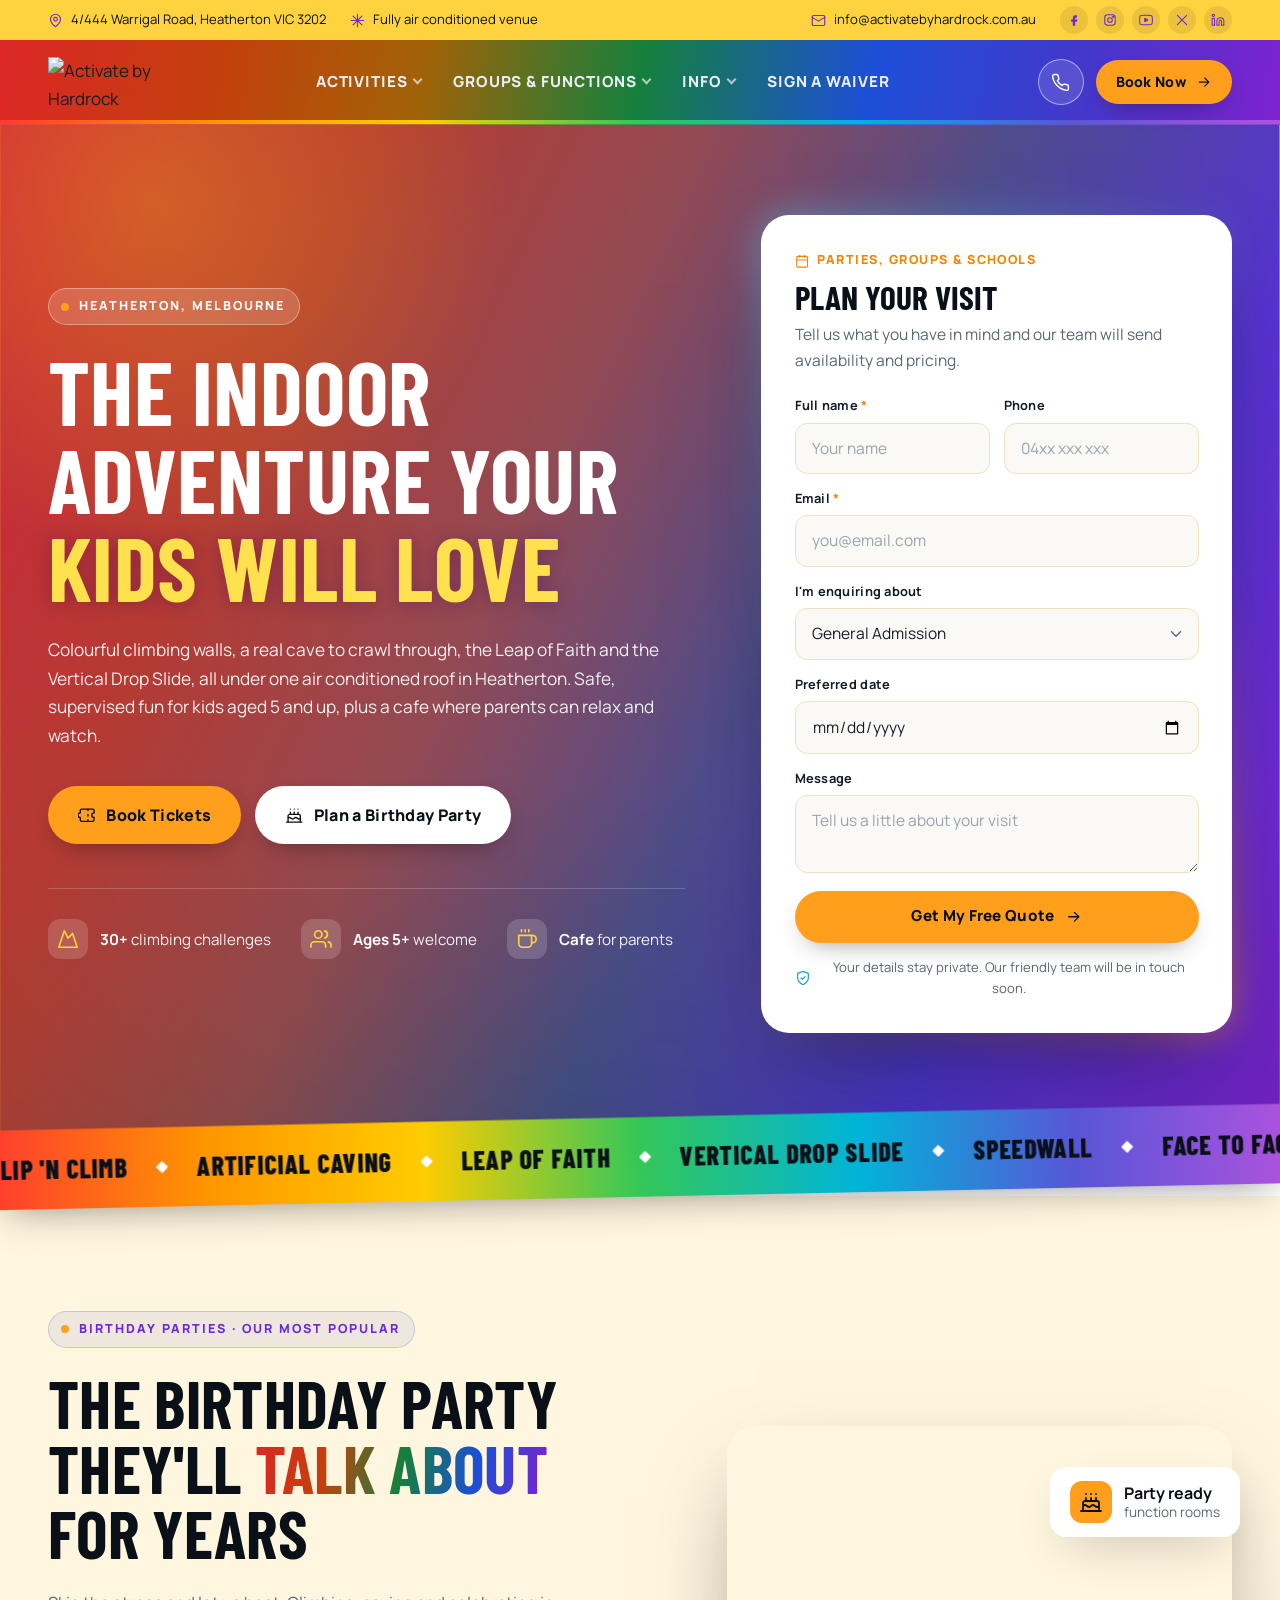
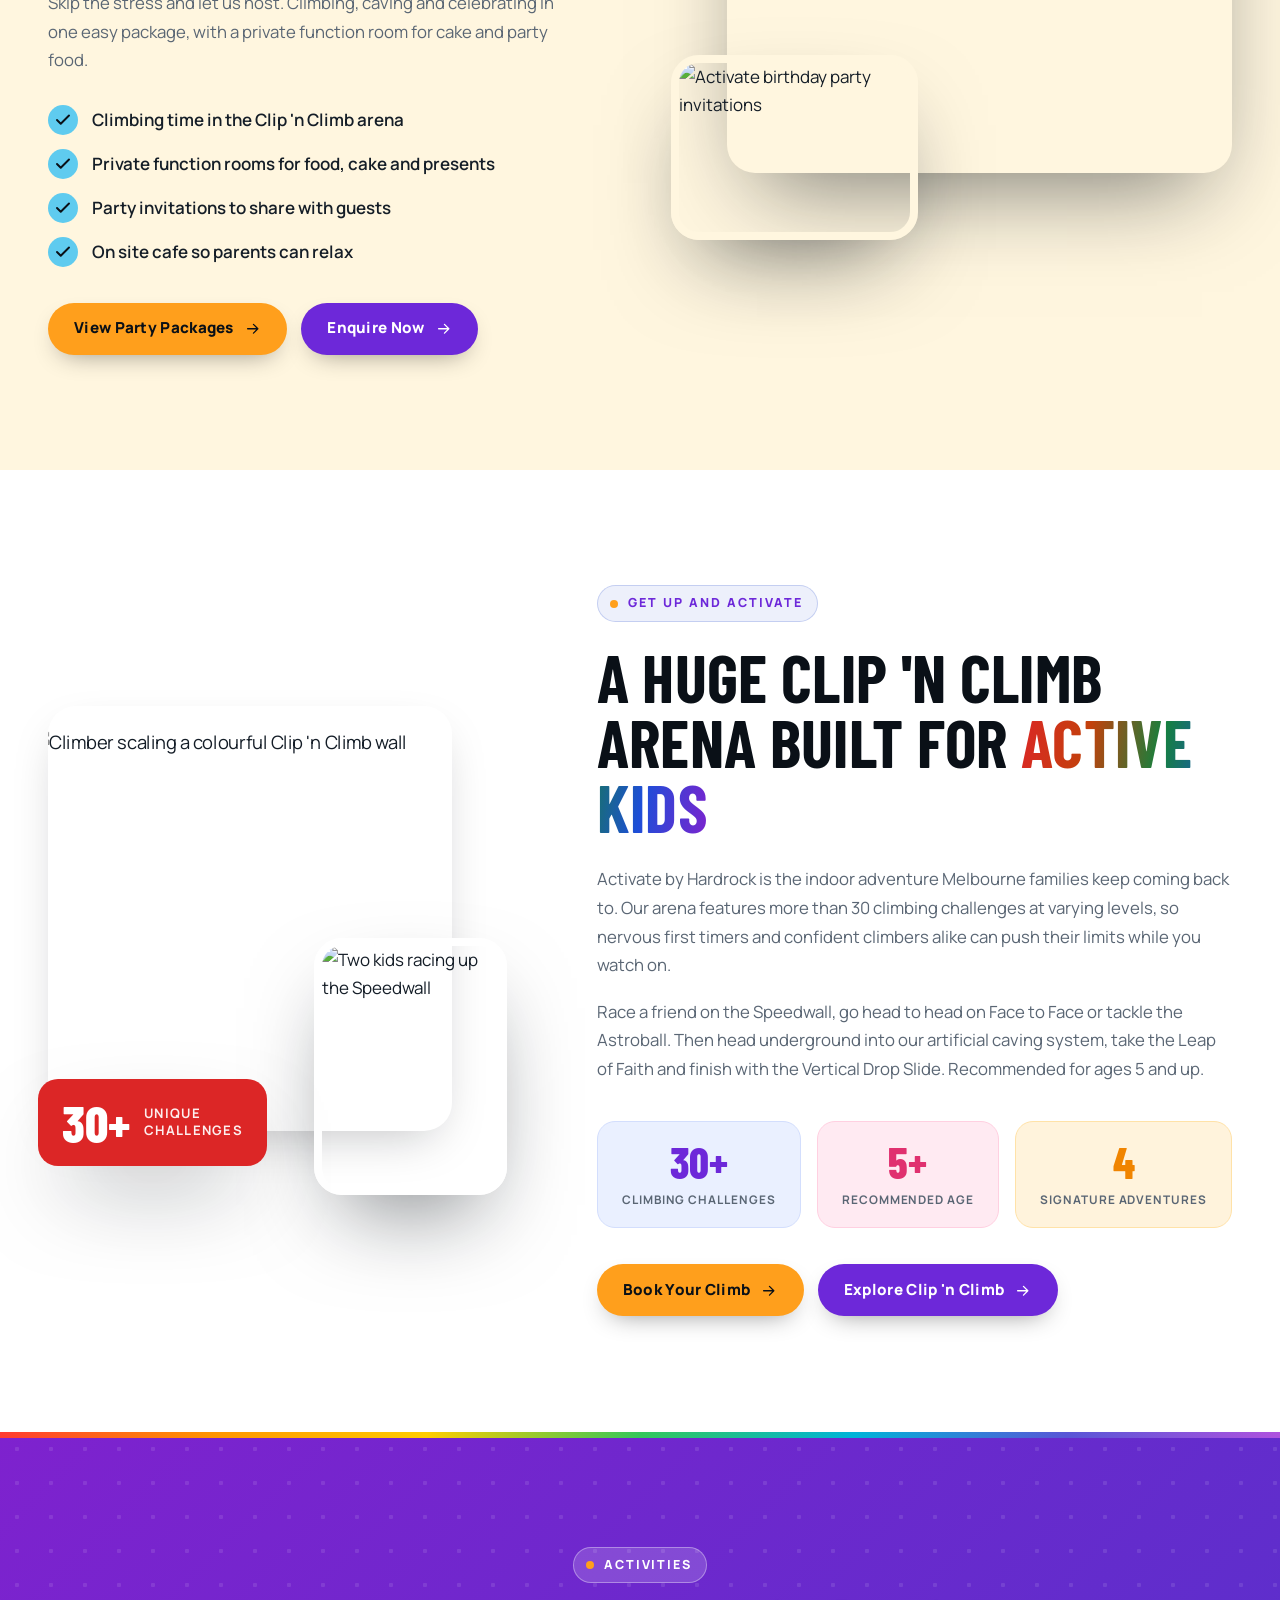
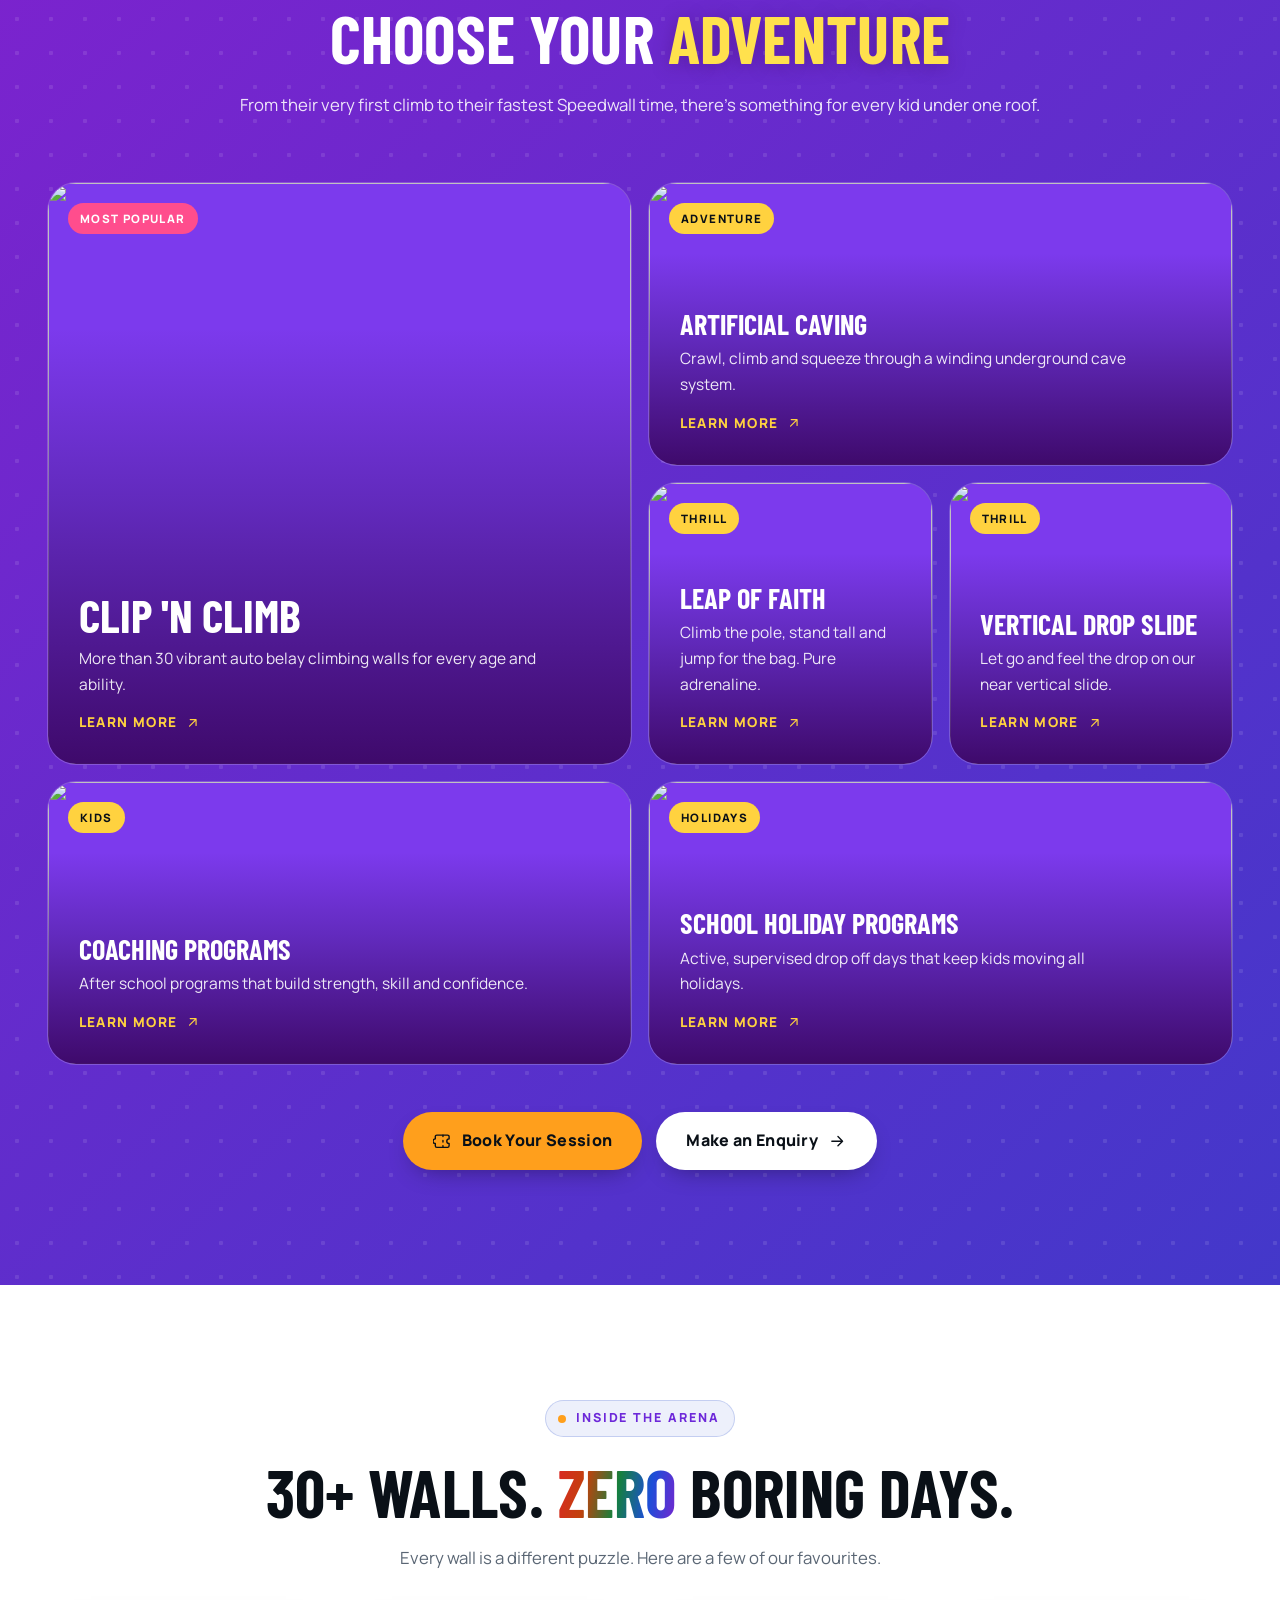
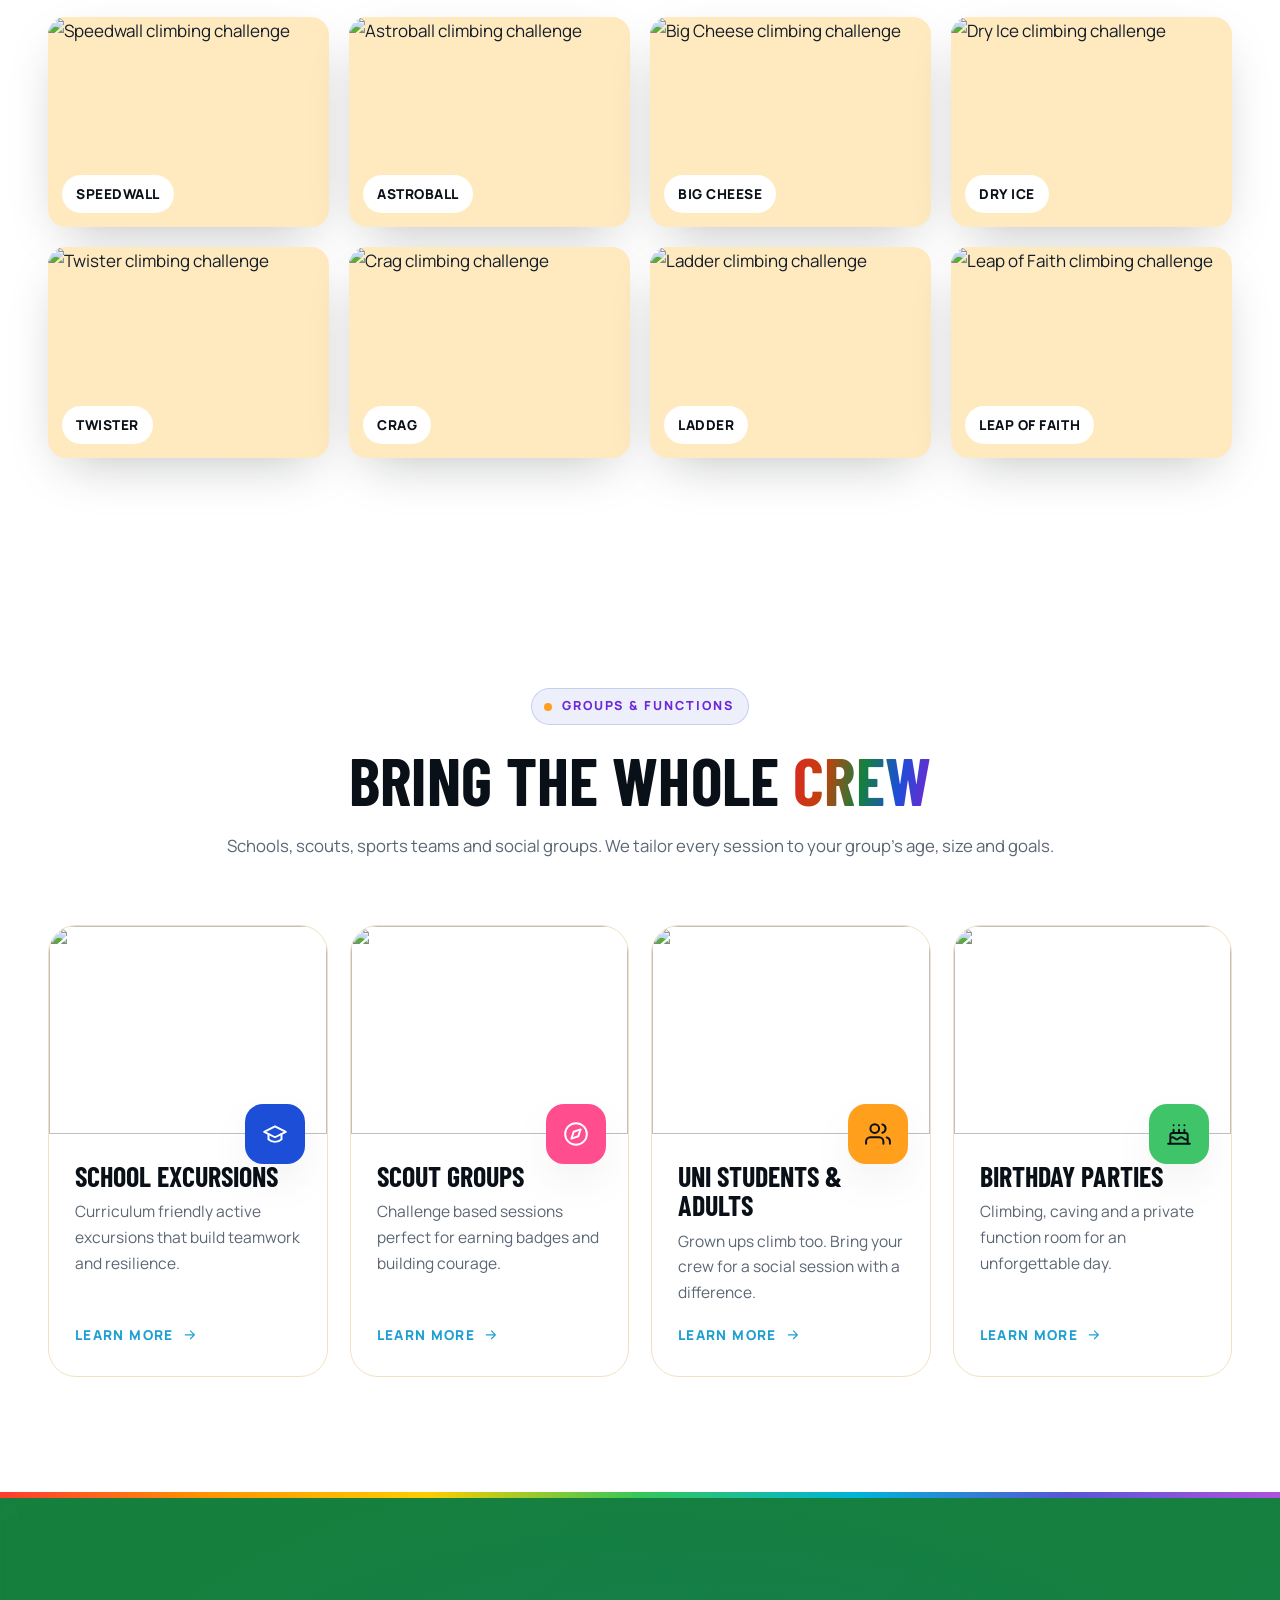
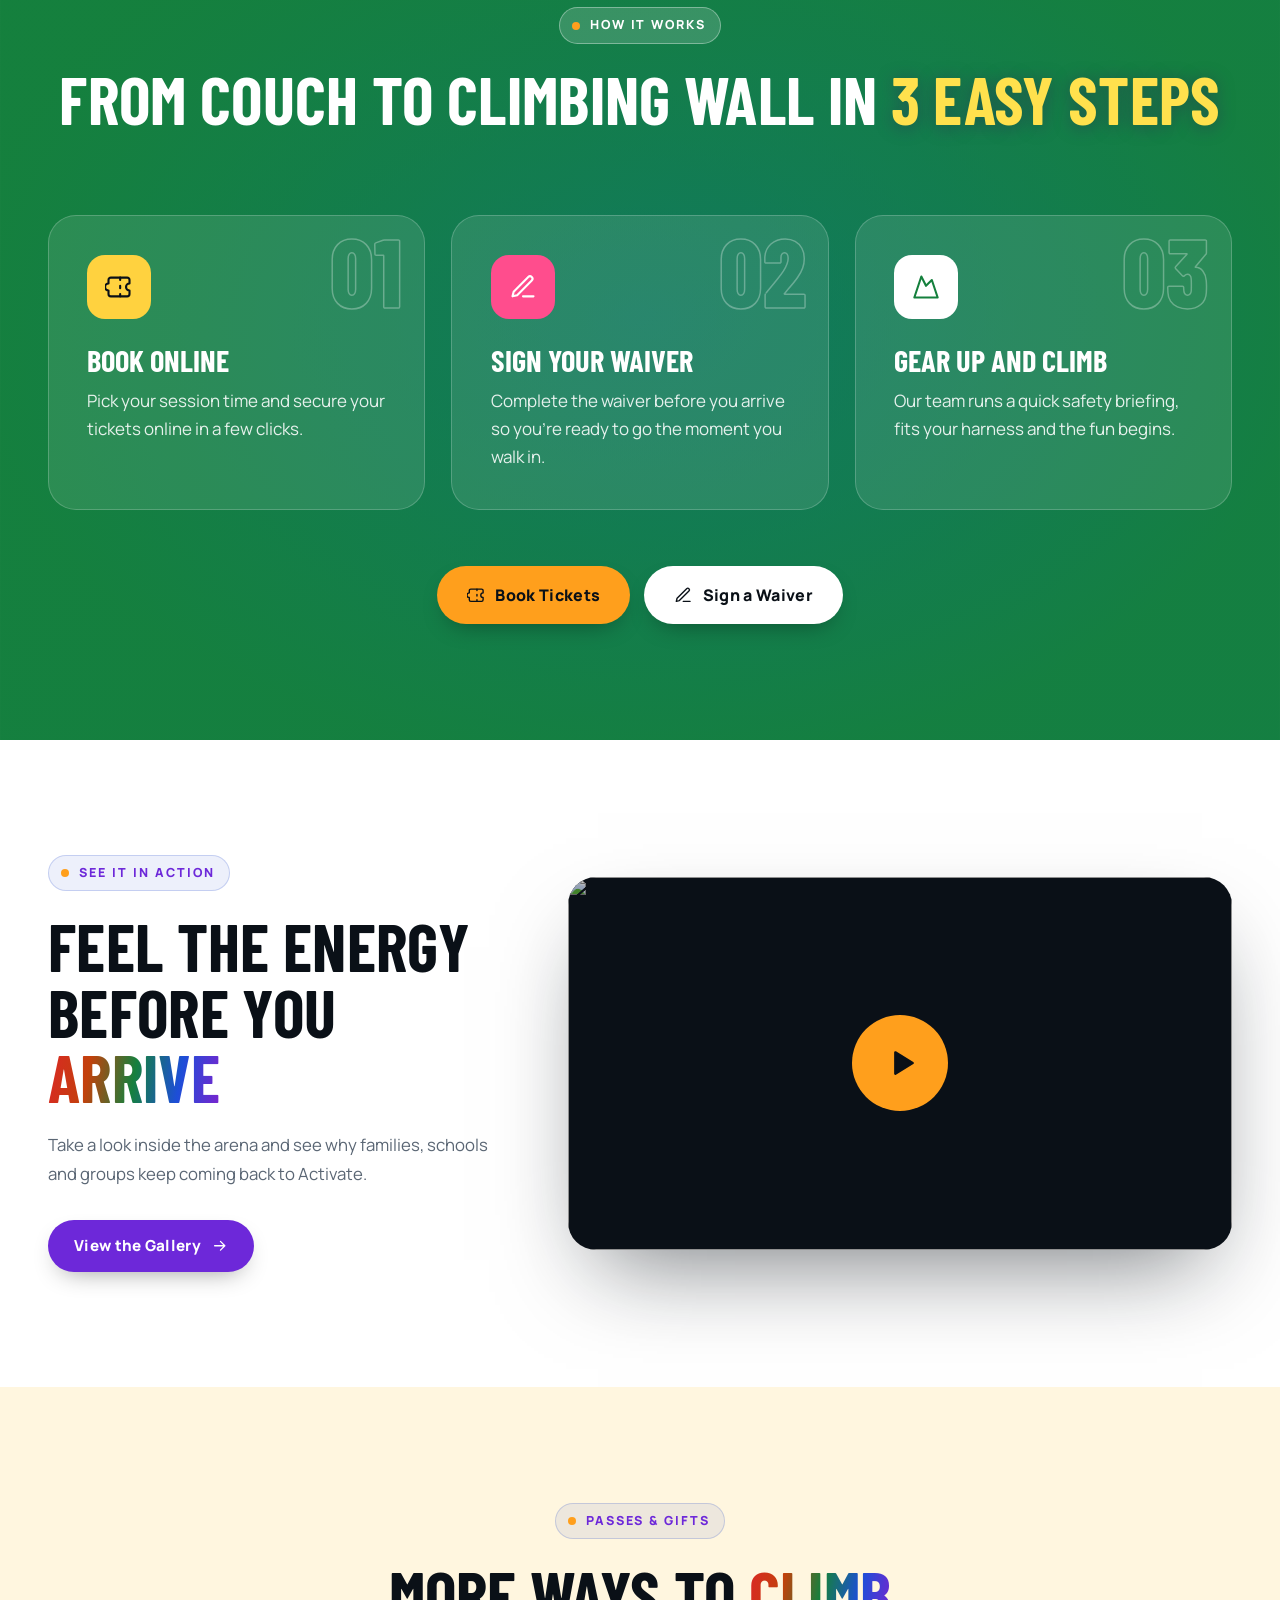
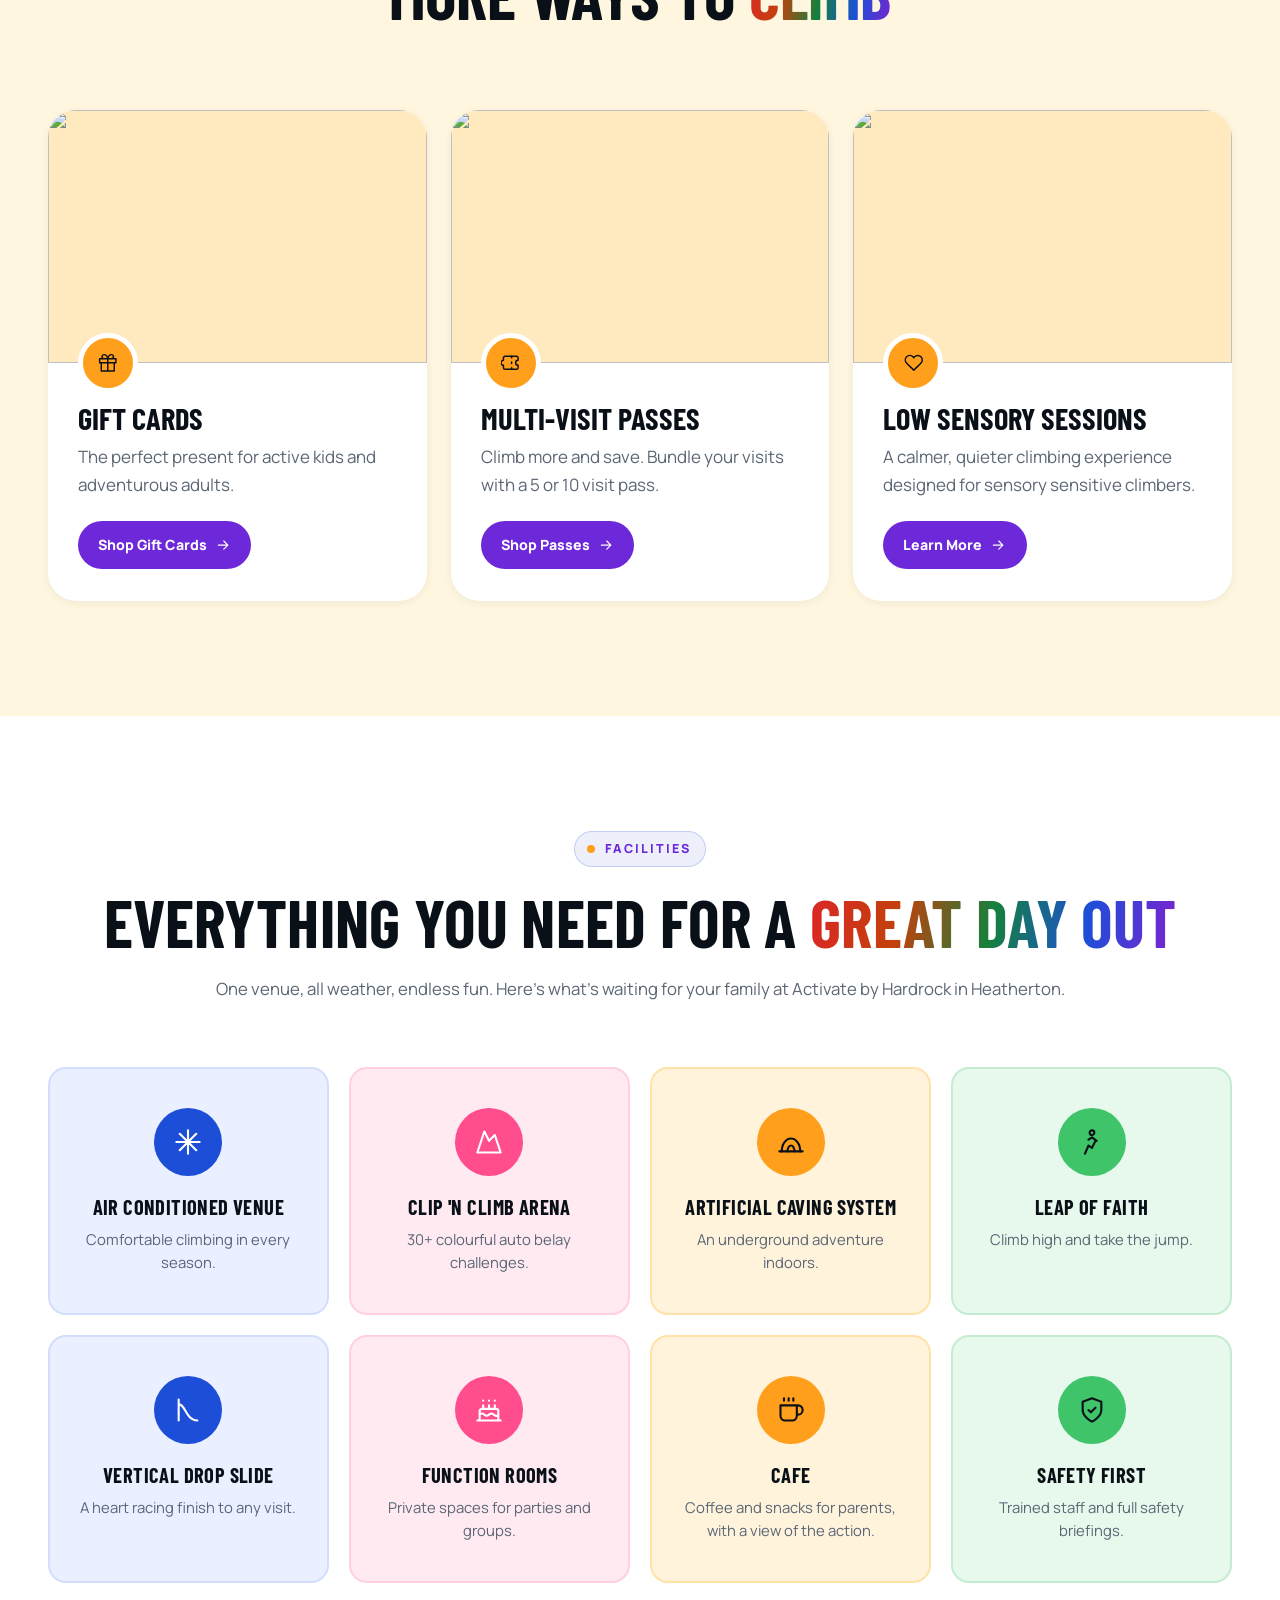
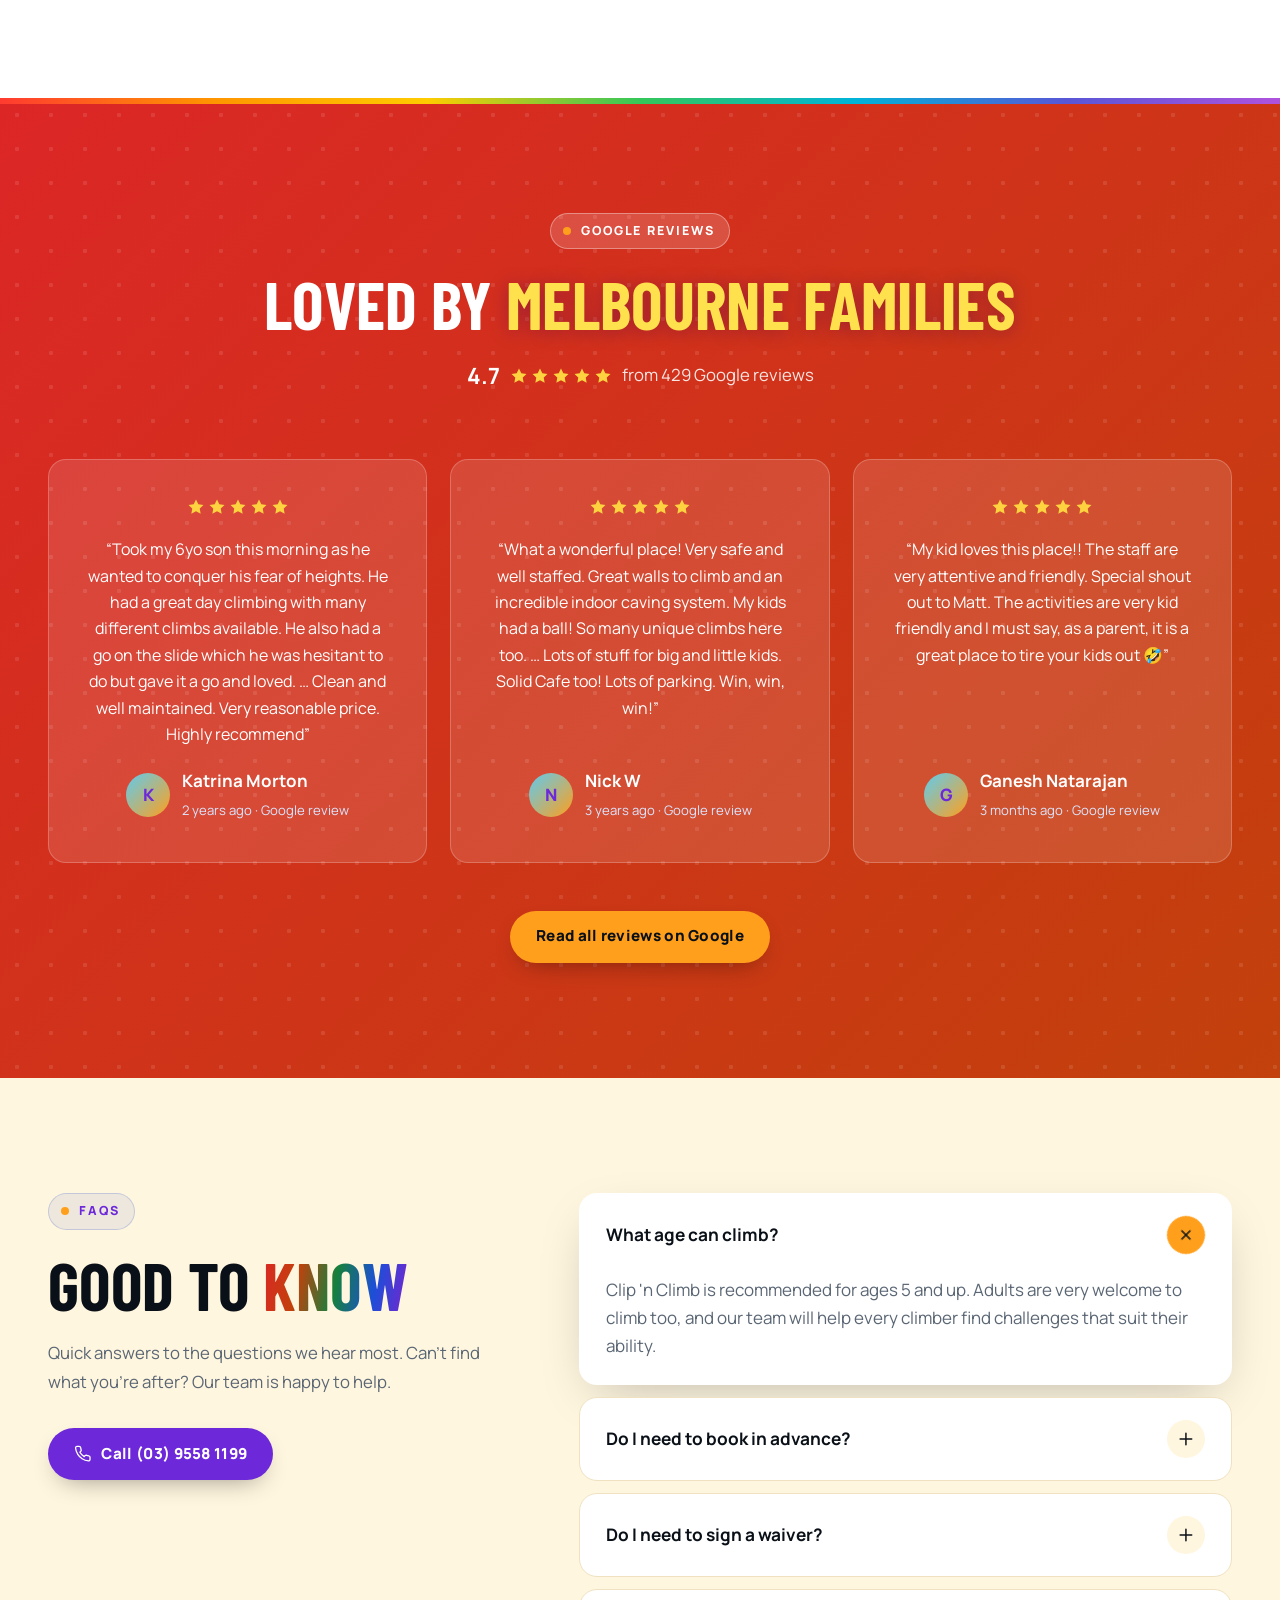
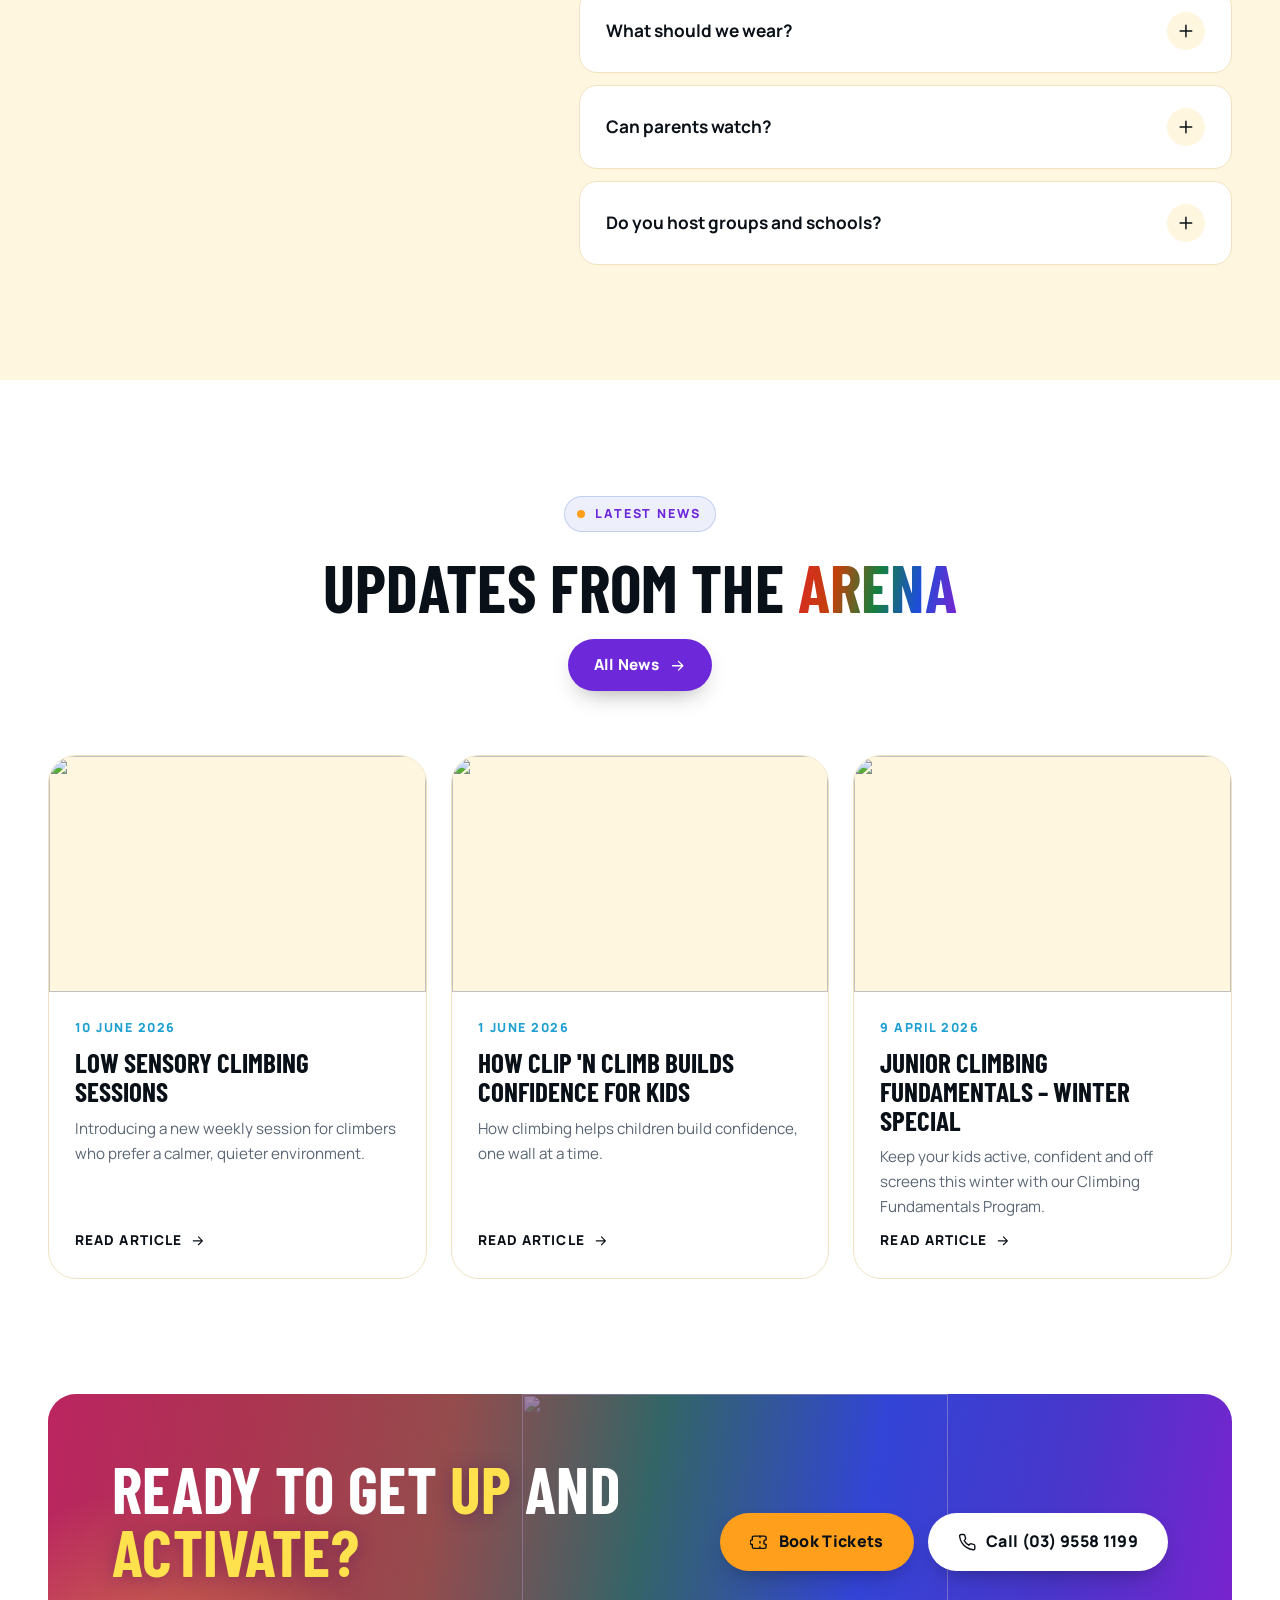
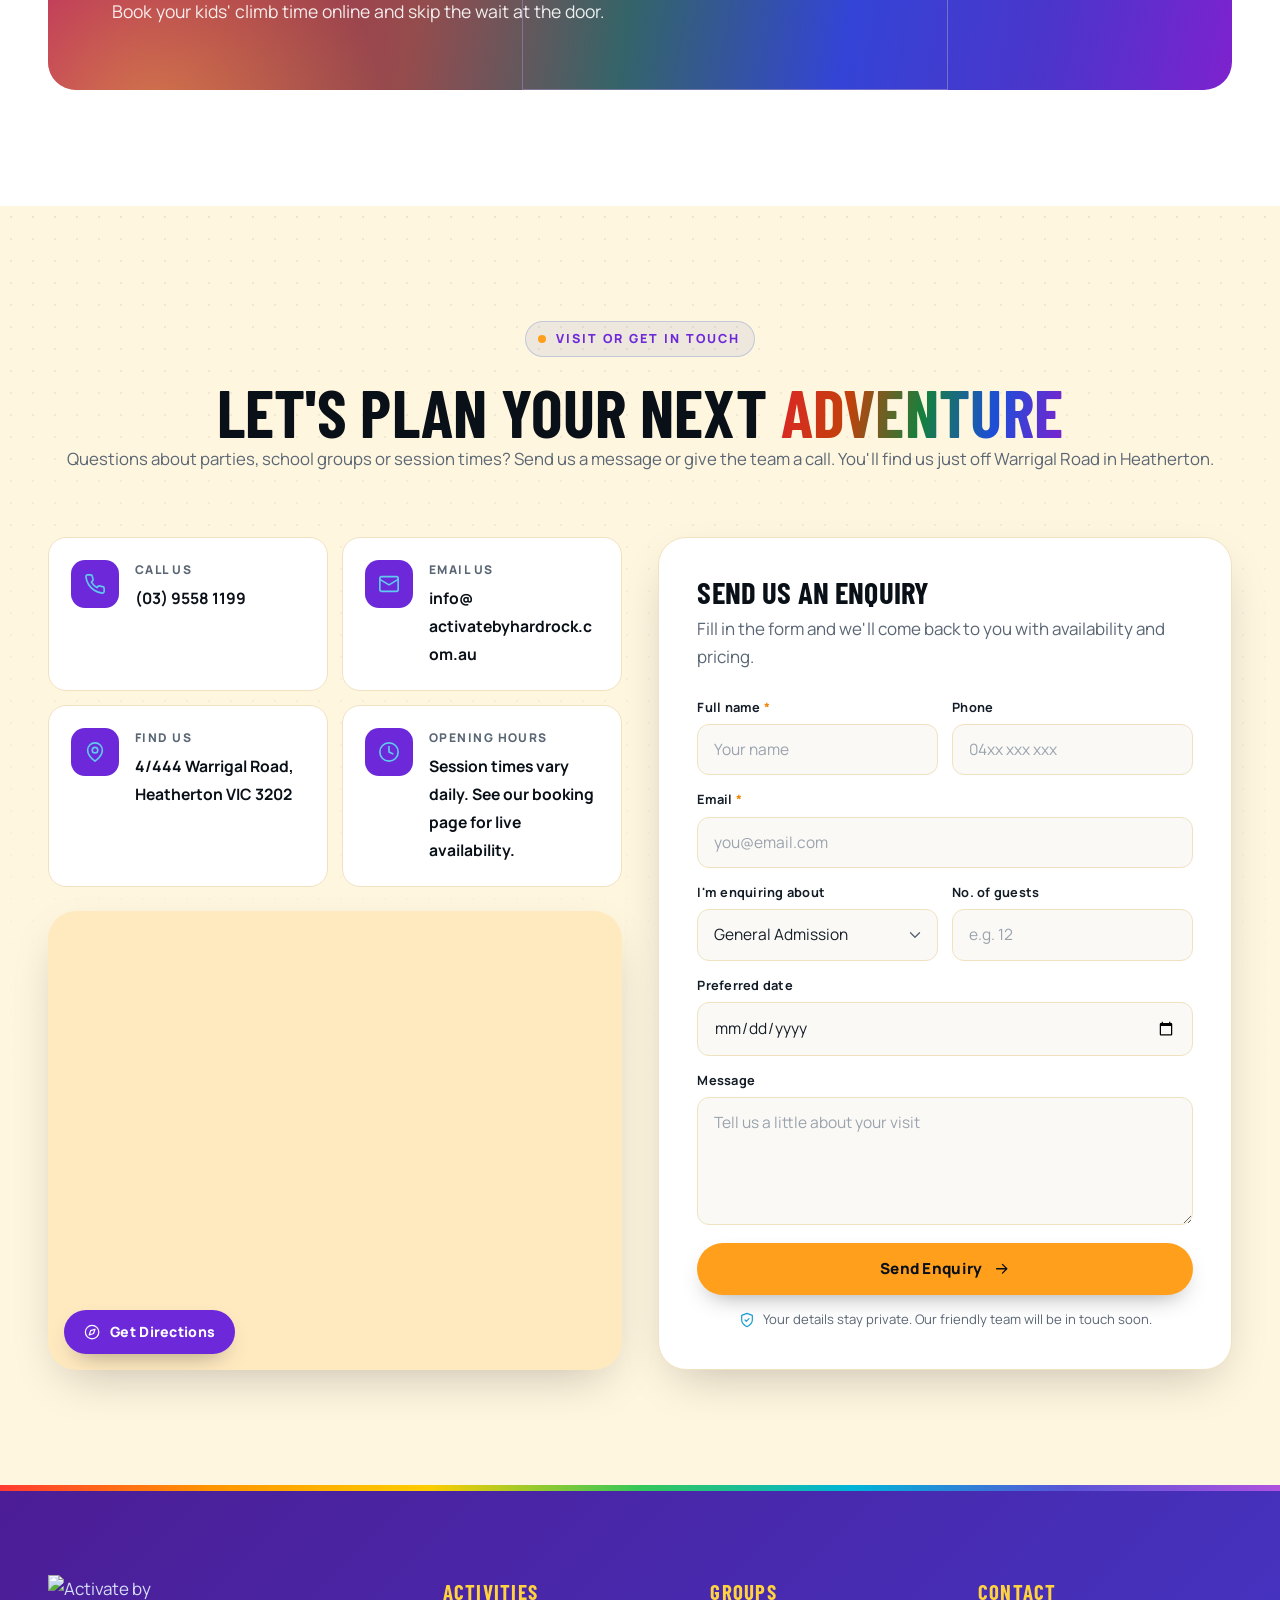
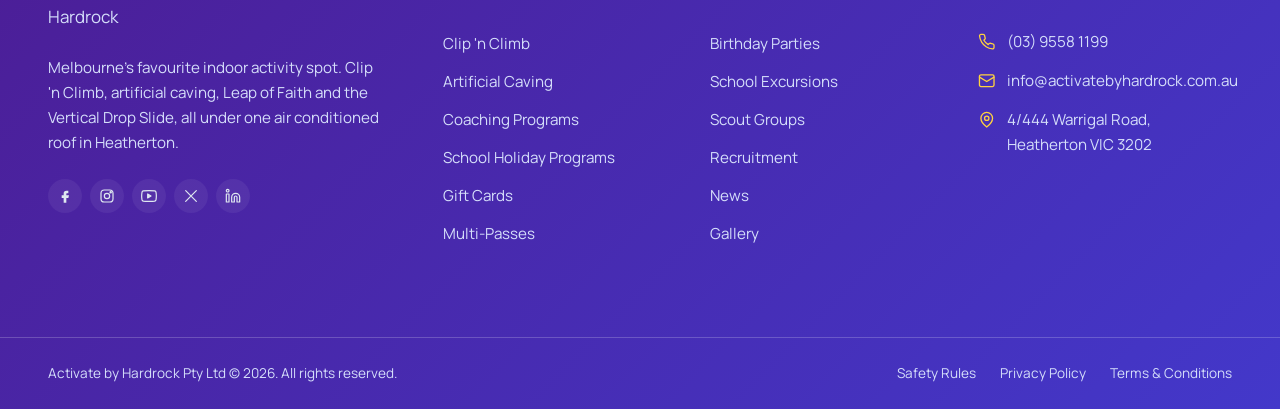
==== index.html @ 6d086a9d "Bump main stylesheet version for rainbow theme" ====
<!doctype html>
<html lang="en-AU">
<head>
	<meta charset="UTF-8">
	<meta name="viewport" content="width=device-width, initial-scale=1">
	<meta name="theme-color" content="#0d131b">
	<link rel="preconnect" href="https://fonts.googleapis.com">
<link rel="preconnect" href="https://fonts.gstatic.com" crossorigin>
<link rel="preload" as="image" href="https://www.activatebyhardrock.com.au/media/2020/06/header-climb.jpg" fetchpriority="high">
<script type="application/ld+json">{"@context":"https://schema.org","@type":"AmusementPark","name":"Activate by Hardrock","url":"https://www.activatebyhardrock.com.au/","image":"https://www.activatebyhardrock.com.au/media/2020/06/header-climb.jpg","telephone":"(03) 9558 1199","email":"info@activatebyhardrock.com.au","address":{"@type":"PostalAddress","streetAddress":"4/444 Warrigal Road","addressLocality":"Heatherton","addressRegion":"VIC","postalCode":"3202","addressCountry":"AU"},"geo":{"@type":"GeoCoordinates","latitude":-37.946,"longitude":145.079},"sameAs":["https://www.facebook.com/activatebyhardrock","https://www.instagram.com/activatebyhardrock","https://www.youtube.com/channel/UC8RTNVJI7AkpF7ahNg4xF1A","https://twitter.com/clipnclimbaus","https://www.linkedin.com/company/activatebyhardrock"]}</script>
<title>Activate by Hardrock | Homepage Redesign Preview</title>
<meta name="robots" content="noindex, nofollow">
<link rel="icon" href="https://www.activatebyhardrock.com.au/media/2020/06/cropped-favicon-1.png">
<link rel="stylesheet" href="https://fonts.googleapis.com/css2?family=Barlow+Condensed:wght@500;600;700;800&family=Manrope:wght@400;500;600;700;800&display=swap">
<link rel="stylesheet" href="activate-hardrock/assets/css/main.css?v=20261016-8">
</head>
<body class="home abh-home">
<a class="skip-link" href="#main">Skip to content</a>

<div class="topbar">
	<div class="container topbar__inner">
		<div class="topbar__left">
			<span><svg class="icon icon--pin " width="24" height="24" viewBox="0 0 24 24" fill="none" stroke="currentColor" stroke-width="1.8" stroke-linecap="round" stroke-linejoin="round" aria-hidden="true" focusable="false"><path d="M20 10c0 6-8 12-8 12s-8-6-8-12a8 8 0 0 1 16 0z"/><circle cx="12" cy="10" r="3"/></svg>4/444 Warrigal Road, Heatherton VIC 3202</span>
			<span class="topbar__hide-md"><svg class="icon icon--snow " width="24" height="24" viewBox="0 0 24 24" fill="none" stroke="currentColor" stroke-width="1.8" stroke-linecap="round" stroke-linejoin="round" aria-hidden="true" focusable="false"><path d="M12 2v20M4.93 4.93l14.14 14.14M2 12h20M4.93 19.07 19.07 4.93"/></svg>Fully air conditioned venue</span>
		</div>
		<div class="topbar__right">
			<a href="mailto:info@activatebyhardrock.com.au"><svg class="icon icon--mail " width="24" height="24" viewBox="0 0 24 24" fill="none" stroke="currentColor" stroke-width="1.8" stroke-linecap="round" stroke-linejoin="round" aria-hidden="true" focusable="false"><rect x="2" y="4" width="20" height="16" rx="2"/><path d="m22 7-10 6L2 7"/></svg>info@activatebyhardrock.com.au</a>
			<ul class="socials socials--top"><li><a href="https://www.facebook.com/activatebyhardrock" target="_blank" rel="noopener" aria-label="Facebook"><svg class="icon icon--facebook " width="24" height="24" viewBox="0 0 24 24" fill="none" stroke="currentColor" stroke-width="1.8" stroke-linecap="round" stroke-linejoin="round" aria-hidden="true" focusable="false"><path d="M14 8h3V4h-3a4 4 0 0 0-4 4v3H7v4h3v7h4v-7h3l1-4h-4V8.5a.5.5 0 0 1 .5-.5z" fill="currentColor" stroke="none"/></svg></a></li><li><a href="https://www.instagram.com/activatebyhardrock" target="_blank" rel="noopener" aria-label="Instagram"><svg class="icon icon--instagram " width="24" height="24" viewBox="0 0 24 24" fill="none" stroke="currentColor" stroke-width="1.8" stroke-linecap="round" stroke-linejoin="round" aria-hidden="true" focusable="false"><rect x="3" y="3" width="18" height="18" rx="5"/><circle cx="12" cy="12" r="4"/><circle cx="17.5" cy="6.5" r="1" fill="currentColor"/></svg></a></li><li><a href="https://www.youtube.com/channel/UC8RTNVJI7AkpF7ahNg4xF1A" target="_blank" rel="noopener" aria-label="Youtube"><svg class="icon icon--youtube " width="24" height="24" viewBox="0 0 24 24" fill="none" stroke="currentColor" stroke-width="1.8" stroke-linecap="round" stroke-linejoin="round" aria-hidden="true" focusable="false"><path d="M22.5 6.4a2.8 2.8 0 0 0-2-2C18.8 4 12 4 12 4s-6.8 0-8.5.4a2.8 2.8 0 0 0-2 2A29 29 0 0 0 1 12a29 29 0 0 0 .5 5.6 2.8 2.8 0 0 0 2 2C5.2 20 12 20 12 20s6.8 0 8.5-.4a2.8 2.8 0 0 0 2-2A29 29 0 0 0 23 12a29 29 0 0 0-.5-5.6z"/><path d="m10 15 5-3-5-3z" fill="currentColor"/></svg></a></li><li><a href="https://twitter.com/clipnclimbaus" target="_blank" rel="noopener" aria-label="Twitter"><svg class="icon icon--twitter " width="24" height="24" viewBox="0 0 24 24" fill="none" stroke="currentColor" stroke-width="1.8" stroke-linecap="round" stroke-linejoin="round" aria-hidden="true" focusable="false"><path d="M4 4l16 16M20 4 4 20" /></svg></a></li><li><a href="https://www.linkedin.com/company/activatebyhardrock" target="_blank" rel="noopener" aria-label="Linkedin"><svg class="icon icon--linkedin " width="24" height="24" viewBox="0 0 24 24" fill="none" stroke="currentColor" stroke-width="1.8" stroke-linecap="round" stroke-linejoin="round" aria-hidden="true" focusable="false"><rect x="2" y="9" width="4" height="12"/><circle cx="4" cy="4" r="2"/><path d="M16 8a6 6 0 0 1 6 6v7h-4v-7a2 2 0 0 0-4 0v7h-4v-7a6 6 0 0 1 6-6z"/></svg></a></li></ul>		</div>
	</div>
</div>

<header class="site-header" data-header>
	<div class="scroll-progress" aria-hidden="true"><span data-progress></span></div>
	<div class="container site-header__inner">
		<a class="brand" href="https://www.activatebyhardrock.com.au/" aria-label="Activate by Hardrock home">
			<img src="https://www.activatebyhardrock.com.au/media/2020/06/logo.png" alt="Activate by Hardrock" width="600" height="250">
		</a>

		<nav class="nav" aria-label="Primary">
			<ul class="nav__list"><li class="menu-item menu-item-has-children"><a href="#">Activities</a><ul class="sub-menu"><li class="menu-item"><a href="https://www.activatebyhardrock.com.au/clip-n-climb/">Clip &#039;n Climb</a></li><li class="menu-item"><a href="https://www.activatebyhardrock.com.au/artificial-caving/">Artificial Caving</a></li><li class="menu-item"><a href="https://www.activatebyhardrock.com.au/coaching-programs-for-kids/">Coaching Programs</a></li><li class="menu-item"><a href="https://www.activatebyhardrock.com.au/school-holiday-drop-off-programs/">School Holiday Programs</a></li></ul></li><li class="menu-item menu-item-has-children"><a href="#">Groups &amp; Functions</a><ul class="sub-menu"><li class="menu-item"><a href="https://www.activatebyhardrock.com.au/birthday-parties/">Birthday Parties</a></li><li class="menu-item"><a href="https://www.activatebyhardrock.com.au/school-excursions/">School Excursions</a></li><li class="menu-item"><a href="https://www.activatebyhardrock.com.au/scout-groups/">Scout Groups</a></li></ul></li><li class="menu-item menu-item-has-children"><a href="#">Info</a><ul class="sub-menu"><li class="menu-item"><a href="https://www.activatebyhardrock.com.au/gift-cards/">Gift Cards</a></li><li class="menu-item"><a href="https://www.activatebyhardrock.com.au/multi-passes/">Multi-Passes</a></li><li class="menu-item"><a href="https://www.activatebyhardrock.com.au/category/news/">News</a></li><li class="menu-item"><a href="https://www.activatebyhardrock.com.au/gallery/">Gallery</a></li><li class="menu-item"><a href="https://www.activatebyhardrock.com.au/contact-us/">Contact Us</a></li></ul></li><li class="menu-item"><a href="https://hardrockbook.venuesumo.app/form/?FormID=1&amp;LocationID=1" target="_blank" rel="noopener">Sign a Waiver</a></li></ul>		</nav>

		<div class="header-actions">
			<a class="header-phone" href="tel:+61395581199">
				<span class="phone-circle"><svg class="icon icon--phone " width="24" height="24" viewBox="0 0 24 24" fill="none" stroke="currentColor" stroke-width="1.8" stroke-linecap="round" stroke-linejoin="round" aria-hidden="true" focusable="false"><path d="M22 16.92v3a2 2 0 0 1-2.18 2 19.8 19.8 0 0 1-8.63-3.07 19.5 19.5 0 0 1-6-6A19.8 19.8 0 0 1 2.12 4.18 2 2 0 0 1 4.11 2h3a2 2 0 0 1 2 1.72c.13.96.36 1.9.7 2.81a2 2 0 0 1-.45 2.11L8.09 9.91a16 16 0 0 0 6 6l1.27-1.27a2 2 0 0 1 2.11-.45c.91.34 1.85.57 2.81.7A2 2 0 0 1 22 16.92z"/></svg></span>
				<span class="header-phone__text"><small>Call us</small><strong>(03) 9558 1199</strong></span>
			</a>
			<a class="btn btn--primary btn--sm header-book" href="https://hardrockbook.venuesumo.app/location/activate-by-hardrock" target="_blank" rel="noopener">
				<span>Book Now</span><svg class="icon icon--arrow " width="24" height="24" viewBox="0 0 24 24" fill="none" stroke="currentColor" stroke-width="1.8" stroke-linecap="round" stroke-linejoin="round" aria-hidden="true" focusable="false"><path d="M5 12h14M13 6l6 6-6 6"/></svg>			</a>
			<button class="burger" type="button" aria-label="Open menu" aria-expanded="false" aria-controls="mobile-menu" data-menu-toggle>
				<span></span><span></span><span></span>
			</button>
		</div>
	</div>
</header>

<div class="mobile-menu" id="mobile-menu" aria-hidden="true" data-mobile-menu>
	<div class="mobile-menu__backdrop" data-menu-close></div>
	<div class="mobile-menu__panel" role="dialog" aria-modal="true" aria-label="Menu">
		<div class="mobile-menu__head">
			<img src="https://www.activatebyhardrock.com.au/media/2020/06/logo.png" alt="Activate by Hardrock" width="600" height="250">
			<button class="mobile-menu__close" type="button" aria-label="Close menu" data-menu-close><svg class="icon icon--close " width="24" height="24" viewBox="0 0 24 24" fill="none" stroke="currentColor" stroke-width="1.8" stroke-linecap="round" stroke-linejoin="round" aria-hidden="true" focusable="false"><path d="M18 6 6 18M6 6l12 12"/></svg></button>
		</div>
		<nav class="mobile-nav" aria-label="Mobile">
			<ul class="mobile-nav__list"><li class="menu-item menu-item-has-children"><a href="#">Activities</a><ul class="sub-menu"><li class="menu-item"><a href="https://www.activatebyhardrock.com.au/clip-n-climb/">Clip &#039;n Climb</a></li><li class="menu-item"><a href="https://www.activatebyhardrock.com.au/artificial-caving/">Artificial Caving</a></li><li class="menu-item"><a href="https://www.activatebyhardrock.com.au/coaching-programs-for-kids/">Coaching Programs</a></li><li class="menu-item"><a href="https://www.activatebyhardrock.com.au/school-holiday-drop-off-programs/">School Holiday Programs</a></li></ul></li><li class="menu-item menu-item-has-children"><a href="#">Groups &amp; Functions</a><ul class="sub-menu"><li class="menu-item"><a href="https://www.activatebyhardrock.com.au/birthday-parties/">Birthday Parties</a></li><li class="menu-item"><a href="https://www.activatebyhardrock.com.au/school-excursions/">School Excursions</a></li><li class="menu-item"><a href="https://www.activatebyhardrock.com.au/scout-groups/">Scout Groups</a></li></ul></li><li class="menu-item menu-item-has-children"><a href="#">Info</a><ul class="sub-menu"><li class="menu-item"><a href="https://www.activatebyhardrock.com.au/gift-cards/">Gift Cards</a></li><li class="menu-item"><a href="https://www.activatebyhardrock.com.au/multi-passes/">Multi-Passes</a></li><li class="menu-item"><a href="https://www.activatebyhardrock.com.au/category/news/">News</a></li><li class="menu-item"><a href="https://www.activatebyhardrock.com.au/gallery/">Gallery</a></li><li class="menu-item"><a href="https://www.activatebyhardrock.com.au/contact-us/">Contact Us</a></li></ul></li><li class="menu-item"><a href="https://hardrockbook.venuesumo.app/form/?FormID=1&amp;LocationID=1" target="_blank" rel="noopener">Sign a Waiver</a></li></ul>		</nav>
		<div class="mobile-menu__foot">
			<a class="btn btn--primary btn--block" href="https://hardrockbook.venuesumo.app/location/activate-by-hardrock" target="_blank" rel="noopener"><span>Book Tickets</span><svg class="icon icon--arrow " width="24" height="24" viewBox="0 0 24 24" fill="none" stroke="currentColor" stroke-width="1.8" stroke-linecap="round" stroke-linejoin="round" aria-hidden="true" focusable="false"><path d="M5 12h14M13 6l6 6-6 6"/></svg></a>
			<a class="btn btn--sky btn--block" href="tel:+61395581199"><svg class="icon icon--phone " width="24" height="24" viewBox="0 0 24 24" fill="none" stroke="currentColor" stroke-width="1.8" stroke-linecap="round" stroke-linejoin="round" aria-hidden="true" focusable="false"><path d="M22 16.92v3a2 2 0 0 1-2.18 2 19.8 19.8 0 0 1-8.63-3.07 19.5 19.5 0 0 1-6-6A19.8 19.8 0 0 1 2.12 4.18 2 2 0 0 1 4.11 2h3a2 2 0 0 1 2 1.72c.13.96.36 1.9.7 2.81a2 2 0 0 1-.45 2.11L8.09 9.91a16 16 0 0 0 6 6l1.27-1.27a2 2 0 0 1 2.11-.45c.91.34 1.85.57 2.81.7A2 2 0 0 1 22 16.92z"/></svg><span>(03) 9558 1199</span></a>
			<ul class="socials socials--menu"><li><a href="https://www.facebook.com/activatebyhardrock" target="_blank" rel="noopener" aria-label="Facebook"><svg class="icon icon--facebook " width="24" height="24" viewBox="0 0 24 24" fill="none" stroke="currentColor" stroke-width="1.8" stroke-linecap="round" stroke-linejoin="round" aria-hidden="true" focusable="false"><path d="M14 8h3V4h-3a4 4 0 0 0-4 4v3H7v4h3v7h4v-7h3l1-4h-4V8.5a.5.5 0 0 1 .5-.5z" fill="currentColor" stroke="none"/></svg></a></li><li><a href="https://www.instagram.com/activatebyhardrock" target="_blank" rel="noopener" aria-label="Instagram"><svg class="icon icon--instagram " width="24" height="24" viewBox="0 0 24 24" fill="none" stroke="currentColor" stroke-width="1.8" stroke-linecap="round" stroke-linejoin="round" aria-hidden="true" focusable="false"><rect x="3" y="3" width="18" height="18" rx="5"/><circle cx="12" cy="12" r="4"/><circle cx="17.5" cy="6.5" r="1" fill="currentColor"/></svg></a></li><li><a href="https://www.youtube.com/channel/UC8RTNVJI7AkpF7ahNg4xF1A" target="_blank" rel="noopener" aria-label="Youtube"><svg class="icon icon--youtube " width="24" height="24" viewBox="0 0 24 24" fill="none" stroke="currentColor" stroke-width="1.8" stroke-linecap="round" stroke-linejoin="round" aria-hidden="true" focusable="false"><path d="M22.5 6.4a2.8 2.8 0 0 0-2-2C18.8 4 12 4 12 4s-6.8 0-8.5.4a2.8 2.8 0 0 0-2 2A29 29 0 0 0 1 12a29 29 0 0 0 .5 5.6 2.8 2.8 0 0 0 2 2C5.2 20 12 20 12 20s6.8 0 8.5-.4a2.8 2.8 0 0 0 2-2A29 29 0 0 0 23 12a29 29 0 0 0-.5-5.6z"/><path d="m10 15 5-3-5-3z" fill="currentColor"/></svg></a></li><li><a href="https://twitter.com/clipnclimbaus" target="_blank" rel="noopener" aria-label="Twitter"><svg class="icon icon--twitter " width="24" height="24" viewBox="0 0 24 24" fill="none" stroke="currentColor" stroke-width="1.8" stroke-linecap="round" stroke-linejoin="round" aria-hidden="true" focusable="false"><path d="M4 4l16 16M20 4 4 20" /></svg></a></li><li><a href="https://www.linkedin.com/company/activatebyhardrock" target="_blank" rel="noopener" aria-label="Linkedin"><svg class="icon icon--linkedin " width="24" height="24" viewBox="0 0 24 24" fill="none" stroke="currentColor" stroke-width="1.8" stroke-linecap="round" stroke-linejoin="round" aria-hidden="true" focusable="false"><rect x="2" y="9" width="4" height="12"/><circle cx="4" cy="4" r="2"/><path d="M16 8a6 6 0 0 1 6 6v7h-4v-7a2 2 0 0 0-4 0v7h-4v-7a6 6 0 0 1 6-6z"/></svg></a></li></ul>		</div>
	</div>
</div>

<main id="main" class="site-main">

<!-- ============ HERO ============ -->
<section class="hero" id="top" aria-labelledby="hero-title">
	<div class="hero__media" aria-hidden="true">
		<img src="https://www.activatebyhardrock.com.au/media/2020/06/header-climb.jpg" alt="" width="1266" height="845" fetchpriority="high">
		<iframe class="hero__video" src="https://player.vimeo.com/video/701117768?background=1&amp;autoplay=1&amp;loop=1&amp;muted=1&amp;byline=0&amp;title=0&amp;dnt=1" title="Kids climbing at Activate by Hardrock" allow="autoplay; fullscreen; picture-in-picture" loading="eager" tabindex="-1"></iframe>
	</div>
	<div class="hero__glow" aria-hidden="true"></div>
	<div class="container hero__inner">
		<div class="hero__content">
			<span class="eyebrow eyebrow--light"><span class="eyebrow__dot" aria-hidden="true"></span>Heatherton, Melbourne</span>			<h1 id="hero-title" class="hero__title">The indoor adventure your <span class="text-gradient">kids will love</span></h1>
			<p class="hero__text">Colourful climbing walls, a real cave to crawl through, the Leap of Faith and the Vertical Drop Slide, all under one air conditioned roof in Heatherton. Safe, supervised fun for kids aged 5 and up, plus a cafe where parents can relax and watch.</p>
			<div class="hero__ctas">
				<a class="btn btn--primary btn--lg" href="https://hardrockbook.venuesumo.app/location/activate-by-hardrock" target="_blank" rel="noopener"><svg class="icon icon--ticket " width="24" height="24" viewBox="0 0 24 24" fill="none" stroke="currentColor" stroke-width="1.8" stroke-linecap="round" stroke-linejoin="round" aria-hidden="true" focusable="false"><path d="M3 9a3 3 0 0 0 0 6v3a2 2 0 0 0 2 2h14a2 2 0 0 0 2-2v-3a3 3 0 0 1 0-6V6a2 2 0 0 0-2-2H5a2 2 0 0 0-2 2z"/><path d="M13 4v2M13 11v2M13 18v2"/></svg><span>Book Tickets</span></a>
				<a class="btn btn--light btn--lg" href="https://www.activatebyhardrock.com.au/birthday-parties/"><svg class="icon icon--cake " width="24" height="24" viewBox="0 0 24 24" fill="none" stroke="currentColor" stroke-width="1.8" stroke-linecap="round" stroke-linejoin="round" aria-hidden="true" focusable="false"><path d="M20 21v-8a2 2 0 0 0-2-2H6a2 2 0 0 0-2 2v8M4 16s.5-1 2-1 2.5 2 4 2 2.5-2 4-2 2.5 2 4 2 2-1 2-1M2 21h20M7 8v3M12 8v3M17 8v3M7 4h.01M12 4h.01M17 4h.01"/></svg><span>Plan a Birthday Party</span></a>
			</div>
			<ul class="hero__trust">
				<li><svg class="icon icon--mountain " width="24" height="24" viewBox="0 0 24 24" fill="none" stroke="currentColor" stroke-width="1.8" stroke-linecap="round" stroke-linejoin="round" aria-hidden="true" focusable="false"><path d="m8 3 4 8 5-5 5 15H2z"/></svg><span><strong>30+</strong> climbing challenges</span></li>
				<li><svg class="icon icon--users " width="24" height="24" viewBox="0 0 24 24" fill="none" stroke="currentColor" stroke-width="1.8" stroke-linecap="round" stroke-linejoin="round" aria-hidden="true" focusable="false"><path d="M17 21v-2a4 4 0 0 0-4-4H5a4 4 0 0 0-4 4v2"/><circle cx="9" cy="7" r="4"/><path d="M23 21v-2a4 4 0 0 0-3-3.87M16 3.13a4 4 0 0 1 0 7.75"/></svg><span><strong>Ages 5+</strong> welcome</span></li>
				<li><svg class="icon icon--coffee " width="24" height="24" viewBox="0 0 24 24" fill="none" stroke="currentColor" stroke-width="1.8" stroke-linecap="round" stroke-linejoin="round" aria-hidden="true" focusable="false"><path d="M17 8h1a4 4 0 1 1 0 8h-1M3 8h14v9a4 4 0 0 1-4 4H7a4 4 0 0 1-4-4z"/><path d="M6 2v2M10 2v2M14 2v2"/></svg><span><strong>Cafe</strong> for parents</span></li>
			</ul>
		</div>

		<div class="hero__form">
			<div class="form-card" id="enquire">
				<div class="form-card__head">
					<span class="form-card__badge"><svg class="icon icon--calendar " width="24" height="24" viewBox="0 0 24 24" fill="none" stroke="currentColor" stroke-width="1.8" stroke-linecap="round" stroke-linejoin="round" aria-hidden="true" focusable="false"><rect x="3" y="4" width="18" height="18" rx="2"/><path d="M16 2v4M8 2v4M3 10h18"/></svg>Parties, groups &amp; schools</span>
					<h2 class="form-card__title">Plan your visit</h2>
					<p>Tell us what you have in mind and our team will send availability and pricing.</p>
				</div>
				<form class="enquiry enquiry--hero" action="#" method="post" novalidate data-enquiry>
		<input type="hidden" name="action" value="abh_enquiry">
	<input type="hidden" name="_abh_return" value="https://www.activatebyhardrock.com.au/">
	<input type="hidden" name="_abh_anchor" value="enquire">
	<input type="hidden" name="_abh_ts" value="1792057708">
	<input type="hidden" name="_abh_nonce" value="x">	<div class="hp-field" aria-hidden="true">
		<label for="f-hero-web">Website</label>
		<input type="text" id="f-hero-web" name="abh_website" tabindex="-1" autocomplete="off">
	</div>

	<div class="enquiry__grid">
		<div class="field">
			<label for="f-hero-name">Full name <span aria-hidden="true">*</span></label>
			<input type="text" id="f-hero-name" name="abh_name" autocomplete="name" placeholder="Your name" required>
		</div>
		<div class="field">
			<label for="f-hero-phone">Phone</label>
			<input type="tel" id="f-hero-phone" name="abh_phone" autocomplete="tel" placeholder="04xx xxx xxx">
		</div>
		<div class="field field--full">
			<label for="f-hero-email">Email <span aria-hidden="true">*</span></label>
			<input type="email" id="f-hero-email" name="abh_email" autocomplete="email" placeholder="you@email.com" required>
		</div>
		<div class="field field--full">
			<label for="f-hero-type">I'm enquiring about</label>
			<div class="select">
				<select id="f-hero-type" name="abh_type">
											<option value="general">General Admission</option>
											<option value="birthday">Birthday Party</option>
											<option value="school">School Excursion</option>
											<option value="scouts">Scout Group</option>
											<option value="holiday">School Holiday Program</option>
											<option value="coaching">Coaching Program</option>
											<option value="corporate">Adults / Corporate Group</option>
											<option value="other">Something Else</option>
									</select>
				<svg class="icon icon--chevron " width="24" height="24" viewBox="0 0 24 24" fill="none" stroke="currentColor" stroke-width="1.8" stroke-linecap="round" stroke-linejoin="round" aria-hidden="true" focusable="false"><path d="m6 9 6 6 6-6"/></svg>			</div>
		</div>
				<div class="field field--full">
			<label for="f-hero-date">Preferred date</label>
			<input type="date" id="f-hero-date" name="abh_date">
		</div>
		<div class="field field--full">
			<label for="f-hero-msg">Message</label>
			<textarea id="f-hero-msg" name="abh_message" rows="2" placeholder="Tell us a little about your visit"></textarea>
		</div>
	</div>

	<button type="submit" class="btn btn--primary btn--block">
		<span>Get My Free Quote</span>
		<svg class="icon icon--arrow " width="24" height="24" viewBox="0 0 24 24" fill="none" stroke="currentColor" stroke-width="1.8" stroke-linecap="round" stroke-linejoin="round" aria-hidden="true" focusable="false"><path d="M5 12h14M13 6l6 6-6 6"/></svg>	</button>
	<p class="enquiry__fineprint"><svg class="icon icon--shield " width="24" height="24" viewBox="0 0 24 24" fill="none" stroke="currentColor" stroke-width="1.8" stroke-linecap="round" stroke-linejoin="round" aria-hidden="true" focusable="false"><path d="M12 22s8-4 8-10V5l-8-3-8 3v7c0 6 8 10 8 10z"/><path d="m9 12 2 2 4-4"/></svg> Your details stay private. Our friendly team will be in touch soon.</p>
</form>
			</div>
		</div>
	</div>
</section>

<!-- ============ TICKER ============ -->
<div class="ticker" aria-hidden="true">
	<div class="ticker__track">
					<ul>
				<li>Clip 'n Climb</li><li>Artificial Caving</li><li>Leap of Faith</li><li>Vertical Drop Slide</li><li>Speedwall</li><li>Face to Face</li><li>Astroball</li><li>Birthday Parties</li><li>School Excursions</li><li>Cafe</li>
			</ul>
					<ul>
				<li>Clip 'n Climb</li><li>Artificial Caving</li><li>Leap of Faith</li><li>Vertical Drop Slide</li><li>Speedwall</li><li>Face to Face</li><li>Astroball</li><li>Birthday Parties</li><li>School Excursions</li><li>Cafe</li>
			</ul>
			</div>
</div>

<!-- ============ PARTIES FEATURE ============ -->
<section class="feature section section--sand" id="parties" aria-labelledby="party-title">
	<div class="container feature__grid">
		<div class="feature__content reveal">
			<span class="eyebrow "><span class="eyebrow__dot" aria-hidden="true"></span>Birthday Parties · Our Most Popular</span>			<h2 id="party-title" class="h2">The birthday party they'll <em>talk about</em> for years</h2>
			<p class="lead">Skip the stress and let us host. Climbing, caving and celebrating in one easy package, with a private function room for cake and party food.</p>
			<ul class="checklist">
				<li><svg class="icon icon--check " width="24" height="24" viewBox="0 0 24 24" fill="none" stroke="currentColor" stroke-width="1.8" stroke-linecap="round" stroke-linejoin="round" aria-hidden="true" focusable="false"><path d="M20 6 9 17l-5-5"/></svg>Climbing time in the Clip 'n Climb arena</li>
				<li><svg class="icon icon--check " width="24" height="24" viewBox="0 0 24 24" fill="none" stroke="currentColor" stroke-width="1.8" stroke-linecap="round" stroke-linejoin="round" aria-hidden="true" focusable="false"><path d="M20 6 9 17l-5-5"/></svg>Private function rooms for food, cake and presents</li>
				<li><svg class="icon icon--check " width="24" height="24" viewBox="0 0 24 24" fill="none" stroke="currentColor" stroke-width="1.8" stroke-linecap="round" stroke-linejoin="round" aria-hidden="true" focusable="false"><path d="M20 6 9 17l-5-5"/></svg>Party invitations to share with guests</li>
				<li><svg class="icon icon--check " width="24" height="24" viewBox="0 0 24 24" fill="none" stroke="currentColor" stroke-width="1.8" stroke-linecap="round" stroke-linejoin="round" aria-hidden="true" focusable="false"><path d="M20 6 9 17l-5-5"/></svg>On site cafe so parents can relax</li>
			</ul>
			<div class="btn-row">
				<a class="btn btn--primary" href="https://www.activatebyhardrock.com.au/birthday-parties/"><span>View Party Packages</span><svg class="icon icon--arrow " width="24" height="24" viewBox="0 0 24 24" fill="none" stroke="currentColor" stroke-width="1.8" stroke-linecap="round" stroke-linejoin="round" aria-hidden="true" focusable="false"><path d="M5 12h14M13 6l6 6-6 6"/></svg></a>
				<a class="btn btn--dark" href="#enquire" data-scroll><span>Enquire Now</span><svg class="icon icon--arrow " width="24" height="24" viewBox="0 0 24 24" fill="none" stroke="currentColor" stroke-width="1.8" stroke-linecap="round" stroke-linejoin="round" aria-hidden="true" focusable="false"><path d="M5 12h14M13 6l6 6-6 6"/></svg></a>
			</div>
		</div>
		<div class="feature__media reveal" data-delay="1">
			<figure class="feature__img">
				<img src="https://www.activatebyhardrock.com.au/media/2020/06/new-web-2-1.jpg" alt="Kids celebrating a birthday party at Activate by Hardrock" width="980" height="650" loading="lazy" data-parallax="0.06">
			</figure>
			<figure class="feature__img feature__img--float">
				<img src="https://www.activatebyhardrock.com.au/media/2020/07/party-invites-2.jpg" alt="Activate birthday party invitations" loading="lazy">
			</figure>
			<div class="feature__chip"><svg class="icon icon--cake " width="24" height="24" viewBox="0 0 24 24" fill="none" stroke="currentColor" stroke-width="1.8" stroke-linecap="round" stroke-linejoin="round" aria-hidden="true" focusable="false"><path d="M20 21v-8a2 2 0 0 0-2-2H6a2 2 0 0 0-2 2v8M4 16s.5-1 2-1 2.5 2 4 2 2.5-2 4-2 2.5 2 4 2 2-1 2-1M2 21h20M7 8v3M12 8v3M17 8v3M7 4h.01M12 4h.01M17 4h.01"/></svg><span><strong>Party ready</strong>function rooms</span></div>
		</div>
	</div>
</section>

<!-- ============ INTRO ============ -->
<section class="intro section" aria-labelledby="intro-title">
	<div class="container intro__grid">
		<div class="intro__media reveal">
			<figure class="intro__img intro__img--main">
				<img src="https://www.activatebyhardrock.com.au/media/2020/06/Untitled-7.jpg" alt="Climber scaling a colourful Clip 'n Climb wall" width="980" height="650" loading="lazy" data-parallax="0.06">
			</figure>
			<figure class="intro__img intro__img--accent">
				<img src="https://www.activatebyhardrock.com.au/media/2020/06/speedwall.jpg" alt="Two kids racing up the Speedwall" width="425" height="637" loading="lazy">
			</figure>
			<div class="intro__badge">
				<span class="intro__badge-num" data-count="30" data-suffix="+">30+</span>
				<span class="intro__badge-label">Unique<br>challenges</span>
			</div>
		</div>

		<div class="intro__content reveal" data-delay="1">
			<span class="eyebrow "><span class="eyebrow__dot" aria-hidden="true"></span>Get Up and Activate</span>			<h2 id="intro-title" class="h2">A huge Clip 'n Climb arena built for <em>active kids</em></h2>
			<p class="lead">Activate by Hardrock is the indoor adventure Melbourne families keep coming back to. Our arena features more than 30 climbing challenges at varying levels, so nervous first timers and confident climbers alike can push their limits while you watch on.</p>
			<p>Race a friend on the Speedwall, go head to head on Face to Face or tackle the Astroball. Then head underground into our artificial caving system, take the Leap of Faith and finish with the Vertical Drop Slide. Recommended for ages 5 and up.</p>

			<dl class="stats">
				<div class="stat"><dt><span data-count="30" data-suffix="+">30+</span></dt><dd>Climbing challenges</dd></div>
				<div class="stat"><dt><span data-count="5" data-suffix="+">5+</span></dt><dd>Recommended age</dd></div>
				<div class="stat"><dt><span data-count="4">4</span></dt><dd>Signature adventures</dd></div>
			</dl>

			<div class="btn-row">
				<a class="btn btn--primary" href="https://hardrockbook.venuesumo.app/location/activate-by-hardrock" target="_blank" rel="noopener"><span>Book Your Climb</span><svg class="icon icon--arrow " width="24" height="24" viewBox="0 0 24 24" fill="none" stroke="currentColor" stroke-width="1.8" stroke-linecap="round" stroke-linejoin="round" aria-hidden="true" focusable="false"><path d="M5 12h14M13 6l6 6-6 6"/></svg></a>
				<a class="btn btn--dark" href="https://www.activatebyhardrock.com.au/clip-n-climb/"><span>Explore Clip 'n Climb</span><svg class="icon icon--arrow " width="24" height="24" viewBox="0 0 24 24" fill="none" stroke="currentColor" stroke-width="1.8" stroke-linecap="round" stroke-linejoin="round" aria-hidden="true" focusable="false"><path d="M5 12h14M13 6l6 6-6 6"/></svg></a>
			</div>
		</div>
	</div>
</section>

<!-- ============ ACTIVITIES ============ -->
<section class="activities section section--dark" id="activities" aria-labelledby="activities-title">
	<div class="container">
		<div class="section-head section-head--center reveal">
			<span class="eyebrow eyebrow--light"><span class="eyebrow__dot" aria-hidden="true"></span>Activities</span>			<h2 id="activities-title" class="h2">Choose your <em>adventure</em></h2>
			<p class="lead">From their very first climb to their fastest Speedwall time, there's something for every kid under one roof.</p>
		</div>

		<div class="bento">
							<a class="svc-card svc-card--xl reveal" data-delay="0" href="https://www.activatebyhardrock.com.au/clip-n-climb/">
					<img src="https://www.activatebyhardrock.com.au/media/2020/06/Untitled-7.jpg" alt="" loading="lazy">
					<span class="svc-card__tag">Most popular</span>
					<span class="svc-card__body">
						<span class="svc-card__title">Clip &#039;n Climb</span>
						<span class="svc-card__text">More than 30 vibrant auto belay climbing walls for every age and ability.</span>
						<span class="svc-card__more">Learn more <svg class="icon icon--arrow-up-right " width="24" height="24" viewBox="0 0 24 24" fill="none" stroke="currentColor" stroke-width="1.8" stroke-linecap="round" stroke-linejoin="round" aria-hidden="true" focusable="false"><path d="M7 17 17 7M8 7h9v9"/></svg></span>
					</span>
				</a>
							<a class="svc-card svc-card--md reveal" data-delay="1" href="https://www.activatebyhardrock.com.au/artificial-caving/">
					<img src="https://www.activatebyhardrock.com.au/media/2020/06/DSC_3746_large_medium_small.jpg" alt="" loading="lazy">
					<span class="svc-card__tag">Adventure</span>
					<span class="svc-card__body">
						<span class="svc-card__title">Artificial Caving</span>
						<span class="svc-card__text">Crawl, climb and squeeze through a winding underground cave system.</span>
						<span class="svc-card__more">Learn more <svg class="icon icon--arrow-up-right " width="24" height="24" viewBox="0 0 24 24" fill="none" stroke="currentColor" stroke-width="1.8" stroke-linecap="round" stroke-linejoin="round" aria-hidden="true" focusable="false"><path d="M7 17 17 7M8 7h9v9"/></svg></span>
					</span>
				</a>
							<a class="svc-card svc-card--sm reveal" data-delay="2" href="https://www.activatebyhardrock.com.au/clip-n-climb/">
					<img src="https://www.activatebyhardrock.com.au/media/2020/06/new-web-5.jpg" alt="" loading="lazy">
					<span class="svc-card__tag">Thrill</span>
					<span class="svc-card__body">
						<span class="svc-card__title">Leap of Faith</span>
						<span class="svc-card__text">Climb the pole, stand tall and jump for the bag. Pure adrenaline.</span>
						<span class="svc-card__more">Learn more <svg class="icon icon--arrow-up-right " width="24" height="24" viewBox="0 0 24 24" fill="none" stroke="currentColor" stroke-width="1.8" stroke-linecap="round" stroke-linejoin="round" aria-hidden="true" focusable="false"><path d="M7 17 17 7M8 7h9v9"/></svg></span>
					</span>
				</a>
							<a class="svc-card svc-card--sm reveal" data-delay="0" href="https://www.activatebyhardrock.com.au/clip-n-climb/">
					<img src="https://www.activatebyhardrock.com.au/media/2020/06/new-web-6.jpg" alt="" loading="lazy">
					<span class="svc-card__tag">Thrill</span>
					<span class="svc-card__body">
						<span class="svc-card__title">Vertical Drop Slide</span>
						<span class="svc-card__text">Let go and feel the drop on our near vertical slide.</span>
						<span class="svc-card__more">Learn more <svg class="icon icon--arrow-up-right " width="24" height="24" viewBox="0 0 24 24" fill="none" stroke="currentColor" stroke-width="1.8" stroke-linecap="round" stroke-linejoin="round" aria-hidden="true" focusable="false"><path d="M7 17 17 7M8 7h9v9"/></svg></span>
					</span>
				</a>
							<a class="svc-card svc-card--md reveal" data-delay="1" href="https://www.activatebyhardrock.com.au/coaching-programs-for-kids/">
					<img src="https://www.activatebyhardrock.com.au/media/2020/06/triffid.jpg" alt="" loading="lazy">
					<span class="svc-card__tag">Kids</span>
					<span class="svc-card__body">
						<span class="svc-card__title">Coaching Programs</span>
						<span class="svc-card__text">After school programs that build strength, skill and confidence.</span>
						<span class="svc-card__more">Learn more <svg class="icon icon--arrow-up-right " width="24" height="24" viewBox="0 0 24 24" fill="none" stroke="currentColor" stroke-width="1.8" stroke-linecap="round" stroke-linejoin="round" aria-hidden="true" focusable="false"><path d="M7 17 17 7M8 7h9v9"/></svg></span>
					</span>
				</a>
							<a class="svc-card svc-card--md reveal" data-delay="2" href="https://www.activatebyhardrock.com.au/school-holiday-drop-off-programs/">
					<img src="https://www.activatebyhardrock.com.au/media/2020/11/thumbnail-2.jpeg" alt="" loading="lazy">
					<span class="svc-card__tag">Holidays</span>
					<span class="svc-card__body">
						<span class="svc-card__title">School Holiday Programs</span>
						<span class="svc-card__text">Active, supervised drop off days that keep kids moving all holidays.</span>
						<span class="svc-card__more">Learn more <svg class="icon icon--arrow-up-right " width="24" height="24" viewBox="0 0 24 24" fill="none" stroke="currentColor" stroke-width="1.8" stroke-linecap="round" stroke-linejoin="round" aria-hidden="true" focusable="false"><path d="M7 17 17 7M8 7h9v9"/></svg></span>
					</span>
				</a>
					</div>
		<div class="btn-row btn-row--center reveal">
			<a class="btn btn--primary btn--lg" href="https://hardrockbook.venuesumo.app/location/activate-by-hardrock" target="_blank" rel="noopener"><svg class="icon icon--ticket " width="24" height="24" viewBox="0 0 24 24" fill="none" stroke="currentColor" stroke-width="1.8" stroke-linecap="round" stroke-linejoin="round" aria-hidden="true" focusable="false"><path d="M3 9a3 3 0 0 0 0 6v3a2 2 0 0 0 2 2h14a2 2 0 0 0 2-2v-3a3 3 0 0 1 0-6V6a2 2 0 0 0-2-2H5a2 2 0 0 0-2 2z"/><path d="M13 4v2M13 11v2M13 18v2"/></svg><span>Book Your Session</span></a>
			<a class="btn btn--light btn--lg" href="#enquire" data-scroll><span>Make an Enquiry</span><svg class="icon icon--arrow " width="24" height="24" viewBox="0 0 24 24" fill="none" stroke="currentColor" stroke-width="1.8" stroke-linecap="round" stroke-linejoin="round" aria-hidden="true" focusable="false"><path d="M5 12h14M13 6l6 6-6 6"/></svg></a>
		</div>
	</div>
</section>

<!-- ============ CHALLENGE STRIP ============ -->
<section class="challenges section" aria-labelledby="challenges-title">
	<div class="container">
		<div class="section-head section-head--center reveal">
			<span class="eyebrow "><span class="eyebrow__dot" aria-hidden="true"></span>Inside the Arena</span>			<h2 id="challenges-title" class="h2">30+ walls. <em>Zero</em> boring days.</h2>
			<p class="lead">Every wall is a different puzzle. Here are a few of our favourites.</p>
		</div>
		<div class="challenge-grid">
							<figure class="challenge-card reveal" data-delay="0">
					<img src="https://www.activatebyhardrock.com.au/media/2020/06/speedwall.jpg" alt="Speedwall climbing challenge" loading="lazy">
					<figcaption>Speedwall</figcaption>
				</figure>
							<figure class="challenge-card reveal" data-delay="1">
					<img src="https://www.activatebyhardrock.com.au/media/2020/06/astroball.jpg" alt="Astroball climbing challenge" loading="lazy">
					<figcaption>Astroball</figcaption>
				</figure>
							<figure class="challenge-card reveal" data-delay="2">
					<img src="https://www.activatebyhardrock.com.au/media/2020/06/Bigcheese.jpg" alt="Big Cheese climbing challenge" loading="lazy">
					<figcaption>Big Cheese</figcaption>
				</figure>
							<figure class="challenge-card reveal" data-delay="3">
					<img src="https://www.activatebyhardrock.com.au/media/2020/06/dryice.jpg" alt="Dry Ice climbing challenge" loading="lazy">
					<figcaption>Dry Ice</figcaption>
				</figure>
							<figure class="challenge-card reveal" data-delay="0">
					<img src="https://www.activatebyhardrock.com.au/media/2020/06/twister.jpg" alt="Twister climbing challenge" loading="lazy">
					<figcaption>Twister</figcaption>
				</figure>
							<figure class="challenge-card reveal" data-delay="1">
					<img src="https://www.activatebyhardrock.com.au/media/2020/06/crag.jpg" alt="Crag climbing challenge" loading="lazy">
					<figcaption>Crag</figcaption>
				</figure>
							<figure class="challenge-card reveal" data-delay="2">
					<img src="https://www.activatebyhardrock.com.au/media/2020/06/ladder.jpg" alt="Ladder climbing challenge" loading="lazy">
					<figcaption>Ladder</figcaption>
				</figure>
							<figure class="challenge-card reveal" data-delay="3">
					<img src="https://www.activatebyhardrock.com.au/media/2020/09/MG_94782.jpg" alt="Leap of Faith climbing challenge" loading="lazy">
					<figcaption>Leap of Faith</figcaption>
				</figure>
					</div>
	</div>
</section>

<!-- ============ GROUPS ============ -->
<section class="groups section" id="groups" aria-labelledby="groups-title">
	<div class="container">
		<div class="section-head section-head--center reveal">
			<span class="eyebrow "><span class="eyebrow__dot" aria-hidden="true"></span>Groups &amp; Functions</span>			<h2 id="groups-title" class="h2">Bring the whole <em>crew</em></h2>
			<p class="lead">Schools, scouts, sports teams and social groups. We tailor every session to your group's age, size and goals.</p>
		</div>
		<div class="group-grid">
							<a class="group-card reveal" data-delay="0" href="https://www.activatebyhardrock.com.au/school-excursions/">
					<span class="group-card__media"><img src="https://www.activatebyhardrock.com.au/media/2020/09/School-Image.jpg" alt="" loading="lazy"></span>
					<span class="group-card__body">
						<span class="group-card__icon"><svg class="icon icon--school " width="24" height="24" viewBox="0 0 24 24" fill="none" stroke="currentColor" stroke-width="1.8" stroke-linecap="round" stroke-linejoin="round" aria-hidden="true" focusable="false"><path d="M22 10 12 5 2 10l10 5 10-5z"/><path d="M6 12v5c3 3 9 3 12 0v-5"/></svg></span>
						<span class="group-card__title">School Excursions</span>
						<span class="group-card__text">Curriculum friendly active excursions that build teamwork and resilience.</span>
						<span class="group-card__more">Learn more <svg class="icon icon--arrow " width="24" height="24" viewBox="0 0 24 24" fill="none" stroke="currentColor" stroke-width="1.8" stroke-linecap="round" stroke-linejoin="round" aria-hidden="true" focusable="false"><path d="M5 12h14M13 6l6 6-6 6"/></svg></span>
					</span>
				</a>
							<a class="group-card reveal" data-delay="1" href="https://www.activatebyhardrock.com.au/scout-groups/">
					<span class="group-card__media"><img src="https://www.activatebyhardrock.com.au/media/2020/06/DSC_3629_large_medium_small.jpg" alt="" loading="lazy"></span>
					<span class="group-card__body">
						<span class="group-card__icon"><svg class="icon icon--compass " width="24" height="24" viewBox="0 0 24 24" fill="none" stroke="currentColor" stroke-width="1.8" stroke-linecap="round" stroke-linejoin="round" aria-hidden="true" focusable="false"><circle cx="12" cy="12" r="10"/><path d="m16.24 7.76-2.12 6.36-6.36 2.12 2.12-6.36z"/></svg></span>
						<span class="group-card__title">Scout Groups</span>
						<span class="group-card__text">Challenge based sessions perfect for earning badges and building courage.</span>
						<span class="group-card__more">Learn more <svg class="icon icon--arrow " width="24" height="24" viewBox="0 0 24 24" fill="none" stroke="currentColor" stroke-width="1.8" stroke-linecap="round" stroke-linejoin="round" aria-hidden="true" focusable="false"><path d="M5 12h14M13 6l6 6-6 6"/></svg></span>
					</span>
				</a>
							<a class="group-card reveal" data-delay="2" href="https://www.activatebyhardrock.com.au/specials/">
					<span class="group-card__media"><img src="https://www.activatebyhardrock.com.au/media/2020/09/MG_00772.jpg" alt="" loading="lazy"></span>
					<span class="group-card__body">
						<span class="group-card__icon"><svg class="icon icon--users " width="24" height="24" viewBox="0 0 24 24" fill="none" stroke="currentColor" stroke-width="1.8" stroke-linecap="round" stroke-linejoin="round" aria-hidden="true" focusable="false"><path d="M17 21v-2a4 4 0 0 0-4-4H5a4 4 0 0 0-4 4v2"/><circle cx="9" cy="7" r="4"/><path d="M23 21v-2a4 4 0 0 0-3-3.87M16 3.13a4 4 0 0 1 0 7.75"/></svg></span>
						<span class="group-card__title">Uni Students &amp; Adults</span>
						<span class="group-card__text">Grown ups climb too. Bring your crew for a social session with a difference.</span>
						<span class="group-card__more">Learn more <svg class="icon icon--arrow " width="24" height="24" viewBox="0 0 24 24" fill="none" stroke="currentColor" stroke-width="1.8" stroke-linecap="round" stroke-linejoin="round" aria-hidden="true" focusable="false"><path d="M5 12h14M13 6l6 6-6 6"/></svg></span>
					</span>
				</a>
							<a class="group-card reveal" data-delay="3" href="https://www.activatebyhardrock.com.au/birthday-parties/">
					<span class="group-card__media"><img src="https://www.activatebyhardrock.com.au/media/2020/08/DSCF7176.jpg" alt="" loading="lazy"></span>
					<span class="group-card__body">
						<span class="group-card__icon"><svg class="icon icon--cake " width="24" height="24" viewBox="0 0 24 24" fill="none" stroke="currentColor" stroke-width="1.8" stroke-linecap="round" stroke-linejoin="round" aria-hidden="true" focusable="false"><path d="M20 21v-8a2 2 0 0 0-2-2H6a2 2 0 0 0-2 2v8M4 16s.5-1 2-1 2.5 2 4 2 2.5-2 4-2 2.5 2 4 2 2-1 2-1M2 21h20M7 8v3M12 8v3M17 8v3M7 4h.01M12 4h.01M17 4h.01"/></svg></span>
						<span class="group-card__title">Birthday Parties</span>
						<span class="group-card__text">Climbing, caving and a private function room for an unforgettable day.</span>
						<span class="group-card__more">Learn more <svg class="icon icon--arrow " width="24" height="24" viewBox="0 0 24 24" fill="none" stroke="currentColor" stroke-width="1.8" stroke-linecap="round" stroke-linejoin="round" aria-hidden="true" focusable="false"><path d="M5 12h14M13 6l6 6-6 6"/></svg></span>
					</span>
				</a>
					</div>
	</div>
</section>

<!-- ============ HOW IT WORKS ============ -->
<section class="steps section section--dark" aria-labelledby="steps-title">
	<div class="steps__bg" aria-hidden="true"><img src="https://www.activatebyhardrock.com.au/media/2020/09/MG_94782.jpg" alt="" loading="lazy" data-parallax="0.1"></div>
	<div class="container">
		<div class="section-head section-head--center reveal">
			<span class="eyebrow eyebrow--light"><span class="eyebrow__dot" aria-hidden="true"></span>How It Works</span>			<h2 id="steps-title" class="h2">From couch to climbing wall in <em>3 easy steps</em></h2>
		</div>
		<ol class="steps__list">
			<li class="step reveal">
				<span class="step__num">01</span>
				<span class="step__icon"><svg class="icon icon--ticket " width="24" height="24" viewBox="0 0 24 24" fill="none" stroke="currentColor" stroke-width="1.8" stroke-linecap="round" stroke-linejoin="round" aria-hidden="true" focusable="false"><path d="M3 9a3 3 0 0 0 0 6v3a2 2 0 0 0 2 2h14a2 2 0 0 0 2-2v-3a3 3 0 0 1 0-6V6a2 2 0 0 0-2-2H5a2 2 0 0 0-2 2z"/><path d="M13 4v2M13 11v2M13 18v2"/></svg></span>
				<h3>Book online</h3>
				<p>Pick your session time and secure your tickets online in a few clicks.</p>
			</li>
			<li class="step reveal" data-delay="1">
				<span class="step__num">02</span>
				<span class="step__icon"><svg class="icon icon--pen " width="24" height="24" viewBox="0 0 24 24" fill="none" stroke="currentColor" stroke-width="1.8" stroke-linecap="round" stroke-linejoin="round" aria-hidden="true" focusable="false"><path d="M12 20h9"/><path d="M16.5 3.5a2.12 2.12 0 0 1 3 3L7 19l-4 1 1-4z"/></svg></span>
				<h3>Sign your waiver</h3>
				<p>Complete the waiver before you arrive so you're ready to go the moment you walk in.</p>
			</li>
			<li class="step reveal" data-delay="2">
				<span class="step__num">03</span>
				<span class="step__icon"><svg class="icon icon--mountain " width="24" height="24" viewBox="0 0 24 24" fill="none" stroke="currentColor" stroke-width="1.8" stroke-linecap="round" stroke-linejoin="round" aria-hidden="true" focusable="false"><path d="m8 3 4 8 5-5 5 15H2z"/></svg></span>
				<h3>Gear up and climb</h3>
				<p>Our team runs a quick safety briefing, fits your harness and the fun begins.</p>
			</li>
		</ol>
		<div class="btn-row btn-row--center reveal">
			<a class="btn btn--primary btn--lg" href="https://hardrockbook.venuesumo.app/location/activate-by-hardrock" target="_blank" rel="noopener"><svg class="icon icon--ticket " width="24" height="24" viewBox="0 0 24 24" fill="none" stroke="currentColor" stroke-width="1.8" stroke-linecap="round" stroke-linejoin="round" aria-hidden="true" focusable="false"><path d="M3 9a3 3 0 0 0 0 6v3a2 2 0 0 0 2 2h14a2 2 0 0 0 2-2v-3a3 3 0 0 1 0-6V6a2 2 0 0 0-2-2H5a2 2 0 0 0-2 2z"/><path d="M13 4v2M13 11v2M13 18v2"/></svg><span>Book Tickets</span></a>
			<a class="btn btn--light btn--lg" href="https://hardrockbook.venuesumo.app/form/?FormID=1&amp;LocationID=1" target="_blank" rel="noopener"><svg class="icon icon--pen " width="24" height="24" viewBox="0 0 24 24" fill="none" stroke="currentColor" stroke-width="1.8" stroke-linecap="round" stroke-linejoin="round" aria-hidden="true" focusable="false"><path d="M12 20h9"/><path d="M16.5 3.5a2.12 2.12 0 0 1 3 3L7 19l-4 1 1-4z"/></svg><span>Sign a Waiver</span></a>
		</div>
	</div>
</section>

<!-- ============ VIDEO ============ -->
<section class="video section" aria-labelledby="video-title">
	<div class="container video__grid">
		<div class="video__content reveal">
			<span class="eyebrow "><span class="eyebrow__dot" aria-hidden="true"></span>See It in Action</span>			<h2 id="video-title" class="h2">Feel the energy before you <em>arrive</em></h2>
			<p class="lead">Take a look inside the arena and see why families, schools and groups keep coming back to Activate.</p>
			<a class="btn btn--dark" href="https://www.activatebyhardrock.com.au/gallery/"><span>View the Gallery</span><svg class="icon icon--arrow " width="24" height="24" viewBox="0 0 24 24" fill="none" stroke="currentColor" stroke-width="1.8" stroke-linecap="round" stroke-linejoin="round" aria-hidden="true" focusable="false"><path d="M5 12h14M13 6l6 6-6 6"/></svg></a>
		</div>
		<div class="video__frame reveal" data-delay="1">
			<button class="video__poster" type="button" data-video="https://player.vimeo.com/video/697285507?autoplay=1&title=0&byline=0&portrait=0" aria-label="Play Activate by Hardrock video">
				<img src="https://www.activatebyhardrock.com.au/media/2020/06/new-web-4-1.jpg" alt="" loading="lazy">
				<span class="video__play"><svg class="icon icon--play " width="24" height="24" viewBox="0 0 24 24" fill="none" stroke="currentColor" stroke-width="1.8" stroke-linecap="round" stroke-linejoin="round" aria-hidden="true" focusable="false"><path d="m7 4 13 8-13 8z"/></svg></span>
			</button>
		</div>
	</div>
</section>

<!-- ============ PASSES ============ -->
<section class="passes section section--sand" aria-labelledby="passes-title">
	<div class="container">
		<div class="section-head section-head--center reveal">
			<span class="eyebrow "><span class="eyebrow__dot" aria-hidden="true"></span>Passes &amp; Gifts</span>			<h2 id="passes-title" class="h2">More ways to <em>climb</em></h2>
		</div>
		<div class="pass-grid">
							<a class="pass-card reveal" data-delay="0" href="https://www.activatebyhardrock.com.au/gift-cards/">
					<span class="pass-card__media"><img src="https://www.activatebyhardrock.com.au/media/2020/07/gift-cards-4.jpg" alt="" loading="lazy"></span>
					<span class="pass-card__body">
						<span class="pass-card__icon"><svg class="icon icon--gift " width="24" height="24" viewBox="0 0 24 24" fill="none" stroke="currentColor" stroke-width="1.8" stroke-linecap="round" stroke-linejoin="round" aria-hidden="true" focusable="false"><path d="M20 12v10H4V12M2 7h20v5H2zM12 22V7M12 7H7.5a2.5 2.5 0 0 1 0-5C11 2 12 7 12 7zM12 7h4.5a2.5 2.5 0 0 0 0-5C13 2 12 7 12 7z"/></svg></span>
						<span class="pass-card__title">Gift Cards</span>
						<span class="pass-card__text">The perfect present for active kids and adventurous adults.</span>
						<span class="pass-card__cta">Shop Gift Cards <svg class="icon icon--arrow " width="24" height="24" viewBox="0 0 24 24" fill="none" stroke="currentColor" stroke-width="1.8" stroke-linecap="round" stroke-linejoin="round" aria-hidden="true" focusable="false"><path d="M5 12h14M13 6l6 6-6 6"/></svg></span>
					</span>
				</a>
							<a class="pass-card reveal" data-delay="1" href="https://www.activatebyhardrock.com.au/multi-passes/">
					<span class="pass-card__media"><img src="https://www.activatebyhardrock.com.au/media/2022/11/multi-pass4-3.jpg" alt="" loading="lazy"></span>
					<span class="pass-card__body">
						<span class="pass-card__icon"><svg class="icon icon--ticket " width="24" height="24" viewBox="0 0 24 24" fill="none" stroke="currentColor" stroke-width="1.8" stroke-linecap="round" stroke-linejoin="round" aria-hidden="true" focusable="false"><path d="M3 9a3 3 0 0 0 0 6v3a2 2 0 0 0 2 2h14a2 2 0 0 0 2-2v-3a3 3 0 0 1 0-6V6a2 2 0 0 0-2-2H5a2 2 0 0 0-2 2z"/><path d="M13 4v2M13 11v2M13 18v2"/></svg></span>
						<span class="pass-card__title">Multi-Visit Passes</span>
						<span class="pass-card__text">Climb more and save. Bundle your visits with a 5 or 10 visit pass.</span>
						<span class="pass-card__cta">Shop Passes <svg class="icon icon--arrow " width="24" height="24" viewBox="0 0 24 24" fill="none" stroke="currentColor" stroke-width="1.8" stroke-linecap="round" stroke-linejoin="round" aria-hidden="true" focusable="false"><path d="M5 12h14M13 6l6 6-6 6"/></svg></span>
					</span>
				</a>
							<a class="pass-card reveal" data-delay="2" href="https://www.activatebyhardrock.com.au/low-sensory-climbing-sessions/">
					<span class="pass-card__media"><img src="https://www.activatebyhardrock.com.au/media/2026/06/v-sml-web.png" alt="" loading="lazy"></span>
					<span class="pass-card__body">
						<span class="pass-card__icon"><svg class="icon icon--heart " width="24" height="24" viewBox="0 0 24 24" fill="none" stroke="currentColor" stroke-width="1.8" stroke-linecap="round" stroke-linejoin="round" aria-hidden="true" focusable="false"><path d="M20.8 4.6a5.5 5.5 0 0 0-7.8 0L12 5.7l-1-1.1a5.5 5.5 0 0 0-7.8 7.8l1 1.1L12 21l7.8-7.5 1-1.1a5.5 5.5 0 0 0 0-7.8z"/></svg></span>
						<span class="pass-card__title">Low Sensory Sessions</span>
						<span class="pass-card__text">A calmer, quieter climbing experience designed for sensory sensitive climbers.</span>
						<span class="pass-card__cta">Learn More <svg class="icon icon--arrow " width="24" height="24" viewBox="0 0 24 24" fill="none" stroke="currentColor" stroke-width="1.8" stroke-linecap="round" stroke-linejoin="round" aria-hidden="true" focusable="false"><path d="M5 12h14M13 6l6 6-6 6"/></svg></span>
					</span>
				</a>
					</div>
	</div>
</section>

<!-- ============ FACILITIES ============ -->
<section class="facilities section" aria-labelledby="facilities-title">
	<div class="container">
		<div class="section-head section-head--center reveal">
			<div>
				<span class="eyebrow "><span class="eyebrow__dot" aria-hidden="true"></span>Facilities</span>				<h2 id="facilities-title" class="h2">Everything you need for a <em>great day out</em></h2>
			</div>
			<p class="lead">One venue, all weather, endless fun. Here's what's waiting for your family at Activate by Hardrock in Heatherton.</p>
		</div>
		<ul class="facility-grid">
							<li class="facility reveal" data-delay="0">
					<span class="facility__icon"><svg class="icon icon--snow " width="24" height="24" viewBox="0 0 24 24" fill="none" stroke="currentColor" stroke-width="1.8" stroke-linecap="round" stroke-linejoin="round" aria-hidden="true" focusable="false"><path d="M12 2v20M4.93 4.93l14.14 14.14M2 12h20M4.93 19.07 19.07 4.93"/></svg></span>
					<h3>Air Conditioned Venue</h3>
					<p>Comfortable climbing in every season.</p>
				</li>
							<li class="facility reveal" data-delay="1">
					<span class="facility__icon"><svg class="icon icon--mountain " width="24" height="24" viewBox="0 0 24 24" fill="none" stroke="currentColor" stroke-width="1.8" stroke-linecap="round" stroke-linejoin="round" aria-hidden="true" focusable="false"><path d="m8 3 4 8 5-5 5 15H2z"/></svg></span>
					<h3>Clip &#039;n Climb Arena</h3>
					<p>30+ colourful auto belay challenges.</p>
				</li>
							<li class="facility reveal" data-delay="2">
					<span class="facility__icon"><svg class="icon icon--cave " width="24" height="24" viewBox="0 0 24 24" fill="none" stroke="currentColor" stroke-width="1.8" stroke-linecap="round" stroke-linejoin="round" aria-hidden="true" focusable="false"><path d="M2 20h20"/><path d="M4 20c0-6 3.5-11 8-11s8 5 8 11"/><path d="M9 20c0-2.5 1.3-5 3-5s3 2.5 3 5"/></svg></span>
					<h3>Artificial Caving System</h3>
					<p>An underground adventure indoors.</p>
				</li>
							<li class="facility reveal" data-delay="3">
					<span class="facility__icon"><svg class="icon icon--jump " width="24" height="24" viewBox="0 0 24 24" fill="none" stroke="currentColor" stroke-width="1.8" stroke-linecap="round" stroke-linejoin="round" aria-hidden="true" focusable="false"><circle cx="12" cy="4" r="2"/><path d="m6 22 3-7 3 2 3-6M9 10l3-2 4 3"/></svg></span>
					<h3>Leap of Faith</h3>
					<p>Climb high and take the jump.</p>
				</li>
							<li class="facility reveal" data-delay="0">
					<span class="facility__icon"><svg class="icon icon--slide " width="24" height="24" viewBox="0 0 24 24" fill="none" stroke="currentColor" stroke-width="1.8" stroke-linecap="round" stroke-linejoin="round" aria-hidden="true" focusable="false"><path d="M4 3v18M4 7c6 0 6 14 16 14"/></svg></span>
					<h3>Vertical Drop Slide</h3>
					<p>A heart racing finish to any visit.</p>
				</li>
							<li class="facility reveal" data-delay="1">
					<span class="facility__icon"><svg class="icon icon--cake " width="24" height="24" viewBox="0 0 24 24" fill="none" stroke="currentColor" stroke-width="1.8" stroke-linecap="round" stroke-linejoin="round" aria-hidden="true" focusable="false"><path d="M20 21v-8a2 2 0 0 0-2-2H6a2 2 0 0 0-2 2v8M4 16s.5-1 2-1 2.5 2 4 2 2.5-2 4-2 2.5 2 4 2 2-1 2-1M2 21h20M7 8v3M12 8v3M17 8v3M7 4h.01M12 4h.01M17 4h.01"/></svg></span>
					<h3>Function Rooms</h3>
					<p>Private spaces for parties and groups.</p>
				</li>
							<li class="facility reveal" data-delay="2">
					<span class="facility__icon"><svg class="icon icon--coffee " width="24" height="24" viewBox="0 0 24 24" fill="none" stroke="currentColor" stroke-width="1.8" stroke-linecap="round" stroke-linejoin="round" aria-hidden="true" focusable="false"><path d="M17 8h1a4 4 0 1 1 0 8h-1M3 8h14v9a4 4 0 0 1-4 4H7a4 4 0 0 1-4-4z"/><path d="M6 2v2M10 2v2M14 2v2"/></svg></span>
					<h3>Cafe</h3>
					<p>Coffee and snacks for parents, with a view of the action.</p>
				</li>
							<li class="facility reveal" data-delay="3">
					<span class="facility__icon"><svg class="icon icon--shield " width="24" height="24" viewBox="0 0 24 24" fill="none" stroke="currentColor" stroke-width="1.8" stroke-linecap="round" stroke-linejoin="round" aria-hidden="true" focusable="false"><path d="M12 22s8-4 8-10V5l-8-3-8 3v7c0 6 8 10 8 10z"/><path d="m9 12 2 2 4-4"/></svg></span>
					<h3>Safety First</h3>
					<p>Trained staff and full safety briefings.</p>
				</li>
					</ul>
	</div>
</section>

<!-- ============ REVIEWS ============ -->
<section class="reviews section section--dark" aria-labelledby="reviews-title">
	<div class="container">
		<div class="section-head section-head--center reveal">
			<span class="eyebrow eyebrow--light"><span class="eyebrow__dot" aria-hidden="true"></span>Google Reviews</span>			<h2 id="reviews-title" class="h2">Loved by <em>Melbourne families</em></h2>
			<div class="lead reviews__score"><strong>4.7</strong> <div class="review__stars" role="img" aria-label="Rated 5 out of 5"><svg class="review__star" width="18" height="18" viewBox="0 0 24 24" fill="currentColor" aria-hidden="true" focusable="false"><path d="m12 2 3.09 6.26L22 9.27l-5 4.87 1.18 6.88L12 17.77l-6.18 3.25L7 14.14 2 9.27l6.91-1.01z"/></svg><svg class="review__star" width="18" height="18" viewBox="0 0 24 24" fill="currentColor" aria-hidden="true" focusable="false"><path d="m12 2 3.09 6.26L22 9.27l-5 4.87 1.18 6.88L12 17.77l-6.18 3.25L7 14.14 2 9.27l6.91-1.01z"/></svg><svg class="review__star" width="18" height="18" viewBox="0 0 24 24" fill="currentColor" aria-hidden="true" focusable="false"><path d="m12 2 3.09 6.26L22 9.27l-5 4.87 1.18 6.88L12 17.77l-6.18 3.25L7 14.14 2 9.27l6.91-1.01z"/></svg><svg class="review__star" width="18" height="18" viewBox="0 0 24 24" fill="currentColor" aria-hidden="true" focusable="false"><path d="m12 2 3.09 6.26L22 9.27l-5 4.87 1.18 6.88L12 17.77l-6.18 3.25L7 14.14 2 9.27l6.91-1.01z"/></svg><svg class="review__star" width="18" height="18" viewBox="0 0 24 24" fill="currentColor" aria-hidden="true" focusable="false"><path d="m12 2 3.09 6.26L22 9.27l-5 4.87 1.18 6.88L12 17.77l-6.18 3.25L7 14.14 2 9.27l6.91-1.01z"/></svg></div> from 429 Google reviews</div>
		</div>
		<div class="review-grid">
			<figure class="review reveal" data-delay="0">
				<div class="review__stars" role="img" aria-label="Rated 5 out of 5"><svg class="review__star" width="18" height="18" viewBox="0 0 24 24" fill="currentColor" aria-hidden="true" focusable="false"><path d="m12 2 3.09 6.26L22 9.27l-5 4.87 1.18 6.88L12 17.77l-6.18 3.25L7 14.14 2 9.27l6.91-1.01z"/></svg><svg class="review__star" width="18" height="18" viewBox="0 0 24 24" fill="currentColor" aria-hidden="true" focusable="false"><path d="m12 2 3.09 6.26L22 9.27l-5 4.87 1.18 6.88L12 17.77l-6.18 3.25L7 14.14 2 9.27l6.91-1.01z"/></svg><svg class="review__star" width="18" height="18" viewBox="0 0 24 24" fill="currentColor" aria-hidden="true" focusable="false"><path d="m12 2 3.09 6.26L22 9.27l-5 4.87 1.18 6.88L12 17.77l-6.18 3.25L7 14.14 2 9.27l6.91-1.01z"/></svg><svg class="review__star" width="18" height="18" viewBox="0 0 24 24" fill="currentColor" aria-hidden="true" focusable="false"><path d="m12 2 3.09 6.26L22 9.27l-5 4.87 1.18 6.88L12 17.77l-6.18 3.25L7 14.14 2 9.27l6.91-1.01z"/></svg><svg class="review__star" width="18" height="18" viewBox="0 0 24 24" fill="currentColor" aria-hidden="true" focusable="false"><path d="m12 2 3.09 6.26L22 9.27l-5 4.87 1.18 6.88L12 17.77l-6.18 3.25L7 14.14 2 9.27l6.91-1.01z"/></svg></div>
				<blockquote class="review__text"><p>Took my 6yo son this morning as he wanted to conquer his fear of heights. He had a great day climbing with many different climbs available. He also had a go on the slide which he was hesitant to do but gave it a go and loved. … Clean and well maintained. Very reasonable price. Highly recommend</p></blockquote>
				<figcaption class="review__author"><span class="review__avatar" aria-hidden="true">K</span><span><strong>katrina morton</strong><small>2 years ago · Google review</small></span></figcaption>
			</figure>
			<figure class="review reveal" data-delay="1">
				<div class="review__stars" role="img" aria-label="Rated 5 out of 5"><svg class="review__star" width="18" height="18" viewBox="0 0 24 24" fill="currentColor" aria-hidden="true" focusable="false"><path d="m12 2 3.09 6.26L22 9.27l-5 4.87 1.18 6.88L12 17.77l-6.18 3.25L7 14.14 2 9.27l6.91-1.01z"/></svg><svg class="review__star" width="18" height="18" viewBox="0 0 24 24" fill="currentColor" aria-hidden="true" focusable="false"><path d="m12 2 3.09 6.26L22 9.27l-5 4.87 1.18 6.88L12 17.77l-6.18 3.25L7 14.14 2 9.27l6.91-1.01z"/></svg><svg class="review__star" width="18" height="18" viewBox="0 0 24 24" fill="currentColor" aria-hidden="true" focusable="false"><path d="m12 2 3.09 6.26L22 9.27l-5 4.87 1.18 6.88L12 17.77l-6.18 3.25L7 14.14 2 9.27l6.91-1.01z"/></svg><svg class="review__star" width="18" height="18" viewBox="0 0 24 24" fill="currentColor" aria-hidden="true" focusable="false"><path d="m12 2 3.09 6.26L22 9.27l-5 4.87 1.18 6.88L12 17.77l-6.18 3.25L7 14.14 2 9.27l6.91-1.01z"/></svg><svg class="review__star" width="18" height="18" viewBox="0 0 24 24" fill="currentColor" aria-hidden="true" focusable="false"><path d="m12 2 3.09 6.26L22 9.27l-5 4.87 1.18 6.88L12 17.77l-6.18 3.25L7 14.14 2 9.27l6.91-1.01z"/></svg></div>
				<blockquote class="review__text"><p>What a wonderful place! Very safe and well staffed. Great walls to climb and an incredible indoor caving system. My kids had a ball! So many unique climbs here too. … Lots of stuff for big and little kids. Solid Cafe too! Lots of parking. Win, win, win!</p></blockquote>
				<figcaption class="review__author"><span class="review__avatar" aria-hidden="true">N</span><span><strong>Nick W</strong><small>3 years ago · Google review</small></span></figcaption>
			</figure>
			<figure class="review reveal" data-delay="2">
				<div class="review__stars" role="img" aria-label="Rated 5 out of 5"><svg class="review__star" width="18" height="18" viewBox="0 0 24 24" fill="currentColor" aria-hidden="true" focusable="false"><path d="m12 2 3.09 6.26L22 9.27l-5 4.87 1.18 6.88L12 17.77l-6.18 3.25L7 14.14 2 9.27l6.91-1.01z"/></svg><svg class="review__star" width="18" height="18" viewBox="0 0 24 24" fill="currentColor" aria-hidden="true" focusable="false"><path d="m12 2 3.09 6.26L22 9.27l-5 4.87 1.18 6.88L12 17.77l-6.18 3.25L7 14.14 2 9.27l6.91-1.01z"/></svg><svg class="review__star" width="18" height="18" viewBox="0 0 24 24" fill="currentColor" aria-hidden="true" focusable="false"><path d="m12 2 3.09 6.26L22 9.27l-5 4.87 1.18 6.88L12 17.77l-6.18 3.25L7 14.14 2 9.27l6.91-1.01z"/></svg><svg class="review__star" width="18" height="18" viewBox="0 0 24 24" fill="currentColor" aria-hidden="true" focusable="false"><path d="m12 2 3.09 6.26L22 9.27l-5 4.87 1.18 6.88L12 17.77l-6.18 3.25L7 14.14 2 9.27l6.91-1.01z"/></svg><svg class="review__star" width="18" height="18" viewBox="0 0 24 24" fill="currentColor" aria-hidden="true" focusable="false"><path d="m12 2 3.09 6.26L22 9.27l-5 4.87 1.18 6.88L12 17.77l-6.18 3.25L7 14.14 2 9.27l6.91-1.01z"/></svg></div>
				<blockquote class="review__text"><p>My kid loves this place!! The staff are very attentive and friendly. Special shout out to Matt. The activities are very kid friendly and I must say, as a parent, it is a great place to tire your kids out 🤣</p></blockquote>
				<figcaption class="review__author"><span class="review__avatar" aria-hidden="true">G</span><span><strong>Ganesh Natarajan</strong><small>3 months ago · Google review</small></span></figcaption>
			</figure>
		</div>
		<div class="reviews__cta reveal"><a class="btn btn--primary" href="https://www.google.com/search?q=activate+by+hardrock#lrd=0x6ad66c763530c47d:0x3a918424ca95bd7b,1,,,," target="_blank" rel="noopener">Read all reviews on Google</a></div>
	</div>
</section>

<!-- ============ FAQ ============ -->
<section class="faq section section--sand" aria-labelledby="faq-title">
	<div class="container faq__grid">
		<div class="faq__intro reveal">
			<span class="eyebrow "><span class="eyebrow__dot" aria-hidden="true"></span>FAQs</span>			<h2 id="faq-title" class="h2">Good to <em>know</em></h2>
			<p class="lead">Quick answers to the questions we hear most. Can't find what you're after? Our team is happy to help.</p>
			<a class="btn btn--dark" href="tel:+61395581199"><svg class="icon icon--phone " width="24" height="24" viewBox="0 0 24 24" fill="none" stroke="currentColor" stroke-width="1.8" stroke-linecap="round" stroke-linejoin="round" aria-hidden="true" focusable="false"><path d="M22 16.92v3a2 2 0 0 1-2.18 2 19.8 19.8 0 0 1-8.63-3.07 19.5 19.5 0 0 1-6-6A19.8 19.8 0 0 1 2.12 4.18 2 2 0 0 1 4.11 2h3a2 2 0 0 1 2 1.72c.13.96.36 1.9.7 2.81a2 2 0 0 1-.45 2.11L8.09 9.91a16 16 0 0 0 6 6l1.27-1.27a2 2 0 0 1 2.11-.45c.91.34 1.85.57 2.81.7A2 2 0 0 1 22 16.92z"/></svg><span>Call (03) 9558 1199</span></a>
		</div>
		<div class="accordion reveal" data-delay="1">
							<details class="accordion__item" open>
					<summary><span>What age can climb?</span><span class="accordion__icon"><svg class="icon icon--plus " width="24" height="24" viewBox="0 0 24 24" fill="none" stroke="currentColor" stroke-width="1.8" stroke-linecap="round" stroke-linejoin="round" aria-hidden="true" focusable="false"><path d="M12 5v14M5 12h14"/></svg></span></summary>
					<div class="accordion__body"><p>Clip &#039;n Climb is recommended for ages 5 and up. Adults are very welcome to climb too, and our team will help every climber find challenges that suit their ability.</p></div>
				</details>
							<details class="accordion__item" >
					<summary><span>Do I need to book in advance?</span><span class="accordion__icon"><svg class="icon icon--plus " width="24" height="24" viewBox="0 0 24 24" fill="none" stroke="currentColor" stroke-width="1.8" stroke-linecap="round" stroke-linejoin="round" aria-hidden="true" focusable="false"><path d="M12 5v14M5 12h14"/></svg></span></summary>
					<div class="accordion__body"><p>We recommend booking online to secure your preferred session time, especially on weekends and during school holidays.</p></div>
				</details>
							<details class="accordion__item" >
					<summary><span>Do I need to sign a waiver?</span><span class="accordion__icon"><svg class="icon icon--plus " width="24" height="24" viewBox="0 0 24 24" fill="none" stroke="currentColor" stroke-width="1.8" stroke-linecap="round" stroke-linejoin="round" aria-hidden="true" focusable="false"><path d="M12 5v14M5 12h14"/></svg></span></summary>
					<div class="accordion__body"><p>Yes. Every climber needs a signed waiver. Save time on the day by completing it online before you arrive.</p></div>
				</details>
							<details class="accordion__item" >
					<summary><span>What should we wear?</span><span class="accordion__icon"><svg class="icon icon--plus " width="24" height="24" viewBox="0 0 24 24" fill="none" stroke="currentColor" stroke-width="1.8" stroke-linecap="round" stroke-linejoin="round" aria-hidden="true" focusable="false"><path d="M12 5v14M5 12h14"/></svg></span></summary>
					<div class="accordion__body"><p>Comfortable clothing you can move in and enclosed shoes are best. Our team will fit your harness before you start.</p></div>
				</details>
							<details class="accordion__item" >
					<summary><span>Can parents watch?</span><span class="accordion__icon"><svg class="icon icon--plus " width="24" height="24" viewBox="0 0 24 24" fill="none" stroke="currentColor" stroke-width="1.8" stroke-linecap="round" stroke-linejoin="round" aria-hidden="true" focusable="false"><path d="M12 5v14M5 12h14"/></svg></span></summary>
					<div class="accordion__body"><p>Absolutely. Grab a coffee from the cafe and watch the action from the viewing areas.</p></div>
				</details>
							<details class="accordion__item" >
					<summary><span>Do you host groups and schools?</span><span class="accordion__icon"><svg class="icon icon--plus " width="24" height="24" viewBox="0 0 24 24" fill="none" stroke="currentColor" stroke-width="1.8" stroke-linecap="round" stroke-linejoin="round" aria-hidden="true" focusable="false"><path d="M12 5v14M5 12h14"/></svg></span></summary>
					<div class="accordion__body"><p>Yes. We host birthday parties, school excursions, scout groups and social groups. Send us an enquiry and we will tailor a session for you.</p></div>
				</details>
					</div>
	</div>
</section>

<!-- ============ NEWS ============ -->
<section class="news section" aria-labelledby="news-title">
	<div class="container">
		<div class="section-head section-head--center reveal">
			<div>
				<span class="eyebrow "><span class="eyebrow__dot" aria-hidden="true"></span>Latest News</span>				<h2 id="news-title" class="h2">Updates from the <em>arena</em></h2>
			</div>
			<a class="btn btn--dark" href="https://www.activatebyhardrock.com.au/category/news/"><span>All News</span><svg class="icon icon--arrow " width="24" height="24" viewBox="0 0 24 24" fill="none" stroke="currentColor" stroke-width="1.8" stroke-linecap="round" stroke-linejoin="round" aria-hidden="true" focusable="false"><path d="M5 12h14M13 6l6 6-6 6"/></svg></a>
		</div>
		<div class="news-grid">
							<a class="news-card reveal" data-delay="0" href="https://www.activatebyhardrock.com.au/2026/06/10/low-sensory-climbing-sessions/">
					<span class="news-card__media">
						<img src="https://www.activatebyhardrock.com.au/media/2026/06/v-sml-web.png" alt="" loading="lazy">					</span>
					<span class="news-card__body">
						<span class="news-card__date">10 June 2026</span>
						<span class="news-card__title">Low Sensory Climbing Sessions</span>
						<span class="news-card__text">Introducing a new weekly session for climbers who prefer a calmer, quieter environment.</span>
						<span class="news-card__more">Read article <svg class="icon icon--arrow " width="24" height="24" viewBox="0 0 24 24" fill="none" stroke="currentColor" stroke-width="1.8" stroke-linecap="round" stroke-linejoin="round" aria-hidden="true" focusable="false"><path d="M5 12h14M13 6l6 6-6 6"/></svg></span>
					</span>
				</a>
							<a class="news-card reveal" data-delay="1" href="https://www.activatebyhardrock.com.au/2026/06/01/how-clip-n-climb-builds-confidence-for-kids/">
					<span class="news-card__media">
						<img src="https://www.activatebyhardrock.com.au/media/2020/06/speedwall.jpg" alt="" loading="lazy">					</span>
					<span class="news-card__body">
						<span class="news-card__date">1 June 2026</span>
						<span class="news-card__title">How Clip &#039;n Climb Builds Confidence for Kids</span>
						<span class="news-card__text">How climbing helps children build confidence, one wall at a time.</span>
						<span class="news-card__more">Read article <svg class="icon icon--arrow " width="24" height="24" viewBox="0 0 24 24" fill="none" stroke="currentColor" stroke-width="1.8" stroke-linecap="round" stroke-linejoin="round" aria-hidden="true" focusable="false"><path d="M5 12h14M13 6l6 6-6 6"/></svg></span>
					</span>
				</a>
							<a class="news-card reveal" data-delay="2" href="https://www.activatebyhardrock.com.au/2026/04/09/junior-climbing-fundamentals-winter-special-term-2/">
					<span class="news-card__media">
						<img src="https://www.activatebyhardrock.com.au/media/2026/04/DSCF7424-edited-scaled.jpg" alt="" loading="lazy">					</span>
					<span class="news-card__body">
						<span class="news-card__date">9 April 2026</span>
						<span class="news-card__title">Junior Climbing Fundamentals – Winter Special</span>
						<span class="news-card__text">Keep your kids active, confident and off screens this winter with our Climbing Fundamentals Program.</span>
						<span class="news-card__more">Read article <svg class="icon icon--arrow " width="24" height="24" viewBox="0 0 24 24" fill="none" stroke="currentColor" stroke-width="1.8" stroke-linecap="round" stroke-linejoin="round" aria-hidden="true" focusable="false"><path d="M5 12h14M13 6l6 6-6 6"/></svg></span>
					</span>
				</a>
					</div>
	</div>
</section>
	
<!-- ============ CTA BAND ============ -->
<section class="cta-band" aria-labelledby="cta-title">
	<div class="container">
		<div class="cta-band__inner reveal">
			<img class="cta-band__img" src="https://www.activatebyhardrock.com.au/media/2020/06/DSC_3248_stalactite_large_medium.jpg" alt="" loading="lazy">
			<div class="cta-band__content">
				<h2 id="cta-title" class="cta-band__title">Ready to get <span>UP</span> and <span>ACTIVATE?</span></h2>
				<p>Book your kids' climb time online and skip the wait at the door.</p>
			</div>
			<div class="cta-band__actions">
				<a class="btn btn--primary btn--lg" href="https://hardrockbook.venuesumo.app/location/activate-by-hardrock" target="_blank" rel="noopener"><svg class="icon icon--ticket " width="24" height="24" viewBox="0 0 24 24" fill="none" stroke="currentColor" stroke-width="1.8" stroke-linecap="round" stroke-linejoin="round" aria-hidden="true" focusable="false"><path d="M3 9a3 3 0 0 0 0 6v3a2 2 0 0 0 2 2h14a2 2 0 0 0 2-2v-3a3 3 0 0 1 0-6V6a2 2 0 0 0-2-2H5a2 2 0 0 0-2 2z"/><path d="M13 4v2M13 11v2M13 18v2"/></svg><span>Book Tickets</span></a>
				<a class="btn btn--light btn--lg" href="tel:+61395581199"><svg class="icon icon--phone " width="24" height="24" viewBox="0 0 24 24" fill="none" stroke="currentColor" stroke-width="1.8" stroke-linecap="round" stroke-linejoin="round" aria-hidden="true" focusable="false"><path d="M22 16.92v3a2 2 0 0 1-2.18 2 19.8 19.8 0 0 1-8.63-3.07 19.5 19.5 0 0 1-6-6A19.8 19.8 0 0 1 2.12 4.18 2 2 0 0 1 4.11 2h3a2 2 0 0 1 2 1.72c.13.96.36 1.9.7 2.81a2 2 0 0 1-.45 2.11L8.09 9.91a16 16 0 0 0 6 6l1.27-1.27a2 2 0 0 1 2.11-.45c.91.34 1.85.57 2.81.7A2 2 0 0 1 22 16.92z"/></svg><span>Call (03) 9558 1199</span></a>
			</div>
		</div>
	</div>
</section>

<section class="contact section" id="contact" aria-labelledby="contact-title">
	<div class="contact__bg" aria-hidden="true"></div>
	<div class="container">
		<div class="section-head section-head--center reveal">
			<div>
				<span class="eyebrow "><span class="eyebrow__dot" aria-hidden="true"></span>Visit or Get in Touch</span>				<h2 id="contact-title" class="h2">Let's plan your next <em>adventure</em></h2>
			</div>
			<p class="lead">Questions about parties, school groups or session times? Send us a message or give the team a call. You'll find us just off Warrigal Road in Heatherton.</p>
		</div>

		<div class="contact__grid">
			<div class="contact__info reveal" data-delay="1">
				<ul class="info-list">
					<li>
						<span class="info-list__icon"><svg class="icon icon--phone " width="24" height="24" viewBox="0 0 24 24" fill="none" stroke="currentColor" stroke-width="1.8" stroke-linecap="round" stroke-linejoin="round" aria-hidden="true" focusable="false"><path d="M22 16.92v3a2 2 0 0 1-2.18 2 19.8 19.8 0 0 1-8.63-3.07 19.5 19.5 0 0 1-6-6A19.8 19.8 0 0 1 2.12 4.18 2 2 0 0 1 4.11 2h3a2 2 0 0 1 2 1.72c.13.96.36 1.9.7 2.81a2 2 0 0 1-.45 2.11L8.09 9.91a16 16 0 0 0 6 6l1.27-1.27a2 2 0 0 1 2.11-.45c.91.34 1.85.57 2.81.7A2 2 0 0 1 22 16.92z"/></svg></span>
						<div><small>Call us</small><a href="tel:+61395581199">(03) 9558 1199</a></div>
					</li>
					<li>
						<span class="info-list__icon"><svg class="icon icon--mail " width="24" height="24" viewBox="0 0 24 24" fill="none" stroke="currentColor" stroke-width="1.8" stroke-linecap="round" stroke-linejoin="round" aria-hidden="true" focusable="false"><rect x="2" y="4" width="20" height="16" rx="2"/><path d="m22 7-10 6L2 7"/></svg></span>
						<div><small>Email us</small><a href="mailto:info@activatebyhardrock.com.au">info@<wbr>activatebyhardrock.com.au</a></div>
					</li>
					<li>
						<span class="info-list__icon"><svg class="icon icon--pin " width="24" height="24" viewBox="0 0 24 24" fill="none" stroke="currentColor" stroke-width="1.8" stroke-linecap="round" stroke-linejoin="round" aria-hidden="true" focusable="false"><path d="M20 10c0 6-8 12-8 12s-8-6-8-12a8 8 0 0 1 16 0z"/><circle cx="12" cy="10" r="3"/></svg></span>
						<div><small>Find us</small><a href="https://www.google.com/maps/dir/?api=1&amp;destination=Activate%20by%20Hardrock%2C%204%2F444%20Warrigal%20Road%2C%20Heatherton%20VIC%203202" target="_blank" rel="noopener">4/444 Warrigal Road, Heatherton VIC 3202</a></div>
					</li>
					<li>
						<span class="info-list__icon"><svg class="icon icon--clock " width="24" height="24" viewBox="0 0 24 24" fill="none" stroke="currentColor" stroke-width="1.8" stroke-linecap="round" stroke-linejoin="round" aria-hidden="true" focusable="false"><circle cx="12" cy="12" r="10"/><path d="M12 6v6l4 2"/></svg></span>
						<div><small>Opening hours</small><span>Session times vary daily. See our booking page for live availability.</span></div>
					</li>
				</ul>

				<div class="map">
					<iframe title="Map showing Activate by Hardrock in Heatherton" src="https://www.google.com/maps?q=Activate%20by%20Hardrock%2C%204%2F444%20Warrigal%20Road%2C%20Heatherton%20VIC%203202&amp;output=embed&amp;z=15" loading="lazy" referrerpolicy="no-referrer-when-downgrade" allowfullscreen></iframe>
					<a class="btn btn--dark btn--sm map__btn" href="https://www.google.com/maps/dir/?api=1&amp;destination=Activate%20by%20Hardrock%2C%204%2F444%20Warrigal%20Road%2C%20Heatherton%20VIC%203202" target="_blank" rel="noopener"><svg class="icon icon--compass " width="24" height="24" viewBox="0 0 24 24" fill="none" stroke="currentColor" stroke-width="1.8" stroke-linecap="round" stroke-linejoin="round" aria-hidden="true" focusable="false"><circle cx="12" cy="12" r="10"/><path d="m16.24 7.76-2.12 6.36-6.36 2.12 2.12-6.36z"/></svg><span>Get Directions</span></a>
				</div>
			</div>

			<div class="contact__form card-glass reveal" data-delay="2">
				<div class="contact__form-head">
					<h3 class="h3">Send us an enquiry</h3>
					<p>Fill in the form and we'll come back to you with availability and pricing.</p>
				</div>
				<form class="enquiry enquiry--contact" action="#" method="post" novalidate data-enquiry>
		<input type="hidden" name="action" value="abh_enquiry">
	<input type="hidden" name="_abh_return" value="https://www.activatebyhardrock.com.au/">
	<input type="hidden" name="_abh_anchor" value="contact">
	<input type="hidden" name="_abh_ts" value="1792057708">
	<input type="hidden" name="_abh_nonce" value="x">	<div class="hp-field" aria-hidden="true">
		<label for="f-contact-web">Website</label>
		<input type="text" id="f-contact-web" name="abh_website" tabindex="-1" autocomplete="off">
	</div>

	<div class="enquiry__grid">
		<div class="field">
			<label for="f-contact-name">Full name <span aria-hidden="true">*</span></label>
			<input type="text" id="f-contact-name" name="abh_name" autocomplete="name" placeholder="Your name" required>
		</div>
		<div class="field">
			<label for="f-contact-phone">Phone</label>
			<input type="tel" id="f-contact-phone" name="abh_phone" autocomplete="tel" placeholder="04xx xxx xxx">
		</div>
		<div class="field field--full">
			<label for="f-contact-email">Email <span aria-hidden="true">*</span></label>
			<input type="email" id="f-contact-email" name="abh_email" autocomplete="email" placeholder="you@email.com" required>
		</div>
		<div class="field ">
			<label for="f-contact-type">I'm enquiring about</label>
			<div class="select">
				<select id="f-contact-type" name="abh_type">
											<option value="general">General Admission</option>
											<option value="birthday">Birthday Party</option>
											<option value="school">School Excursion</option>
											<option value="scouts">Scout Group</option>
											<option value="holiday">School Holiday Program</option>
											<option value="coaching">Coaching Program</option>
											<option value="corporate">Adults / Corporate Group</option>
											<option value="other">Something Else</option>
									</select>
				<svg class="icon icon--chevron " width="24" height="24" viewBox="0 0 24 24" fill="none" stroke="currentColor" stroke-width="1.8" stroke-linecap="round" stroke-linejoin="round" aria-hidden="true" focusable="false"><path d="m6 9 6 6 6-6"/></svg>			</div>
		</div>
					<div class="field">
				<label for="f-contact-guests">No. of guests</label>
				<input type="number" id="f-contact-guests" name="abh_guests" min="1" max="500" placeholder="e.g. 12">
			</div>
				<div class="field field--full">
			<label for="f-contact-date">Preferred date</label>
			<input type="date" id="f-contact-date" name="abh_date">
		</div>
		<div class="field field--full">
			<label for="f-contact-msg">Message</label>
			<textarea id="f-contact-msg" name="abh_message" rows="4" placeholder="Tell us a little about your visit"></textarea>
		</div>
	</div>

	<button type="submit" class="btn btn--primary btn--block">
		<span>Send Enquiry</span>
		<svg class="icon icon--arrow " width="24" height="24" viewBox="0 0 24 24" fill="none" stroke="currentColor" stroke-width="1.8" stroke-linecap="round" stroke-linejoin="round" aria-hidden="true" focusable="false"><path d="M5 12h14M13 6l6 6-6 6"/></svg>	</button>
	<p class="enquiry__fineprint"><svg class="icon icon--shield " width="24" height="24" viewBox="0 0 24 24" fill="none" stroke="currentColor" stroke-width="1.8" stroke-linecap="round" stroke-linejoin="round" aria-hidden="true" focusable="false"><path d="M12 22s8-4 8-10V5l-8-3-8 3v7c0 6 8 10 8 10z"/><path d="m9 12 2 2 4-4"/></svg> Your details stay private. Our friendly team will be in touch soon.</p>
</form>
			</div>
		</div>
	</div>
</section>
</main>

<footer class="site-footer">
	<div class="container footer-main">
		<div class="footer-brand">
			<a href="https://www.activatebyhardrock.com.au/" class="footer-brand__logo">
				<img src="https://www.activatebyhardrock.com.au/media/2020/06/logo.png" alt="Activate by Hardrock" width="600" height="250" loading="lazy">
			</a>
			<p>Melbourne's favourite indoor activity spot. Clip 'n Climb, artificial caving, Leap of Faith and the Vertical Drop Slide, all under one air conditioned roof in Heatherton.</p>
			<ul class="socials socials--footer"><li><a href="https://www.facebook.com/activatebyhardrock" target="_blank" rel="noopener" aria-label="Facebook"><svg class="icon icon--facebook " width="24" height="24" viewBox="0 0 24 24" fill="none" stroke="currentColor" stroke-width="1.8" stroke-linecap="round" stroke-linejoin="round" aria-hidden="true" focusable="false"><path d="M14 8h3V4h-3a4 4 0 0 0-4 4v3H7v4h3v7h4v-7h3l1-4h-4V8.5a.5.5 0 0 1 .5-.5z" fill="currentColor" stroke="none"/></svg></a></li><li><a href="https://www.instagram.com/activatebyhardrock" target="_blank" rel="noopener" aria-label="Instagram"><svg class="icon icon--instagram " width="24" height="24" viewBox="0 0 24 24" fill="none" stroke="currentColor" stroke-width="1.8" stroke-linecap="round" stroke-linejoin="round" aria-hidden="true" focusable="false"><rect x="3" y="3" width="18" height="18" rx="5"/><circle cx="12" cy="12" r="4"/><circle cx="17.5" cy="6.5" r="1" fill="currentColor"/></svg></a></li><li><a href="https://www.youtube.com/channel/UC8RTNVJI7AkpF7ahNg4xF1A" target="_blank" rel="noopener" aria-label="Youtube"><svg class="icon icon--youtube " width="24" height="24" viewBox="0 0 24 24" fill="none" stroke="currentColor" stroke-width="1.8" stroke-linecap="round" stroke-linejoin="round" aria-hidden="true" focusable="false"><path d="M22.5 6.4a2.8 2.8 0 0 0-2-2C18.8 4 12 4 12 4s-6.8 0-8.5.4a2.8 2.8 0 0 0-2 2A29 29 0 0 0 1 12a29 29 0 0 0 .5 5.6 2.8 2.8 0 0 0 2 2C5.2 20 12 20 12 20s6.8 0 8.5-.4a2.8 2.8 0 0 0 2-2A29 29 0 0 0 23 12a29 29 0 0 0-.5-5.6z"/><path d="m10 15 5-3-5-3z" fill="currentColor"/></svg></a></li><li><a href="https://twitter.com/clipnclimbaus" target="_blank" rel="noopener" aria-label="Twitter"><svg class="icon icon--twitter " width="24" height="24" viewBox="0 0 24 24" fill="none" stroke="currentColor" stroke-width="1.8" stroke-linecap="round" stroke-linejoin="round" aria-hidden="true" focusable="false"><path d="M4 4l16 16M20 4 4 20" /></svg></a></li><li><a href="https://www.linkedin.com/company/activatebyhardrock" target="_blank" rel="noopener" aria-label="Linkedin"><svg class="icon icon--linkedin " width="24" height="24" viewBox="0 0 24 24" fill="none" stroke="currentColor" stroke-width="1.8" stroke-linecap="round" stroke-linejoin="round" aria-hidden="true" focusable="false"><rect x="2" y="9" width="4" height="12"/><circle cx="4" cy="4" r="2"/><path d="M16 8a6 6 0 0 1 6 6v7h-4v-7a2 2 0 0 0-4 0v7h-4v-7a6 6 0 0 1 6-6z"/></svg></a></li></ul>		</div>

									<div class="footer-col">
					<h3>Activities</h3>
					<ul class="footer-links">
													<li><a href="https://www.activatebyhardrock.com.au/clip-n-climb/">Clip &#039;n Climb</a></li>
													<li><a href="https://www.activatebyhardrock.com.au/artificial-caving/">Artificial Caving</a></li>
													<li><a href="https://www.activatebyhardrock.com.au/coaching-programs-for-kids/">Coaching Programs</a></li>
													<li><a href="https://www.activatebyhardrock.com.au/school-holiday-drop-off-programs/">School Holiday Programs</a></li>
													<li><a href="https://www.activatebyhardrock.com.au/gift-cards/">Gift Cards</a></li>
													<li><a href="https://www.activatebyhardrock.com.au/multi-passes/">Multi-Passes</a></li>
											</ul>
				</div>
							<div class="footer-col">
					<h3>Groups</h3>
					<ul class="footer-links">
													<li><a href="https://www.activatebyhardrock.com.au/birthday-parties/">Birthday Parties</a></li>
													<li><a href="https://www.activatebyhardrock.com.au/school-excursions/">School Excursions</a></li>
													<li><a href="https://www.activatebyhardrock.com.au/scout-groups/">Scout Groups</a></li>
													<li><a href="https://www.activatebyhardrock.com.au/recruitment/">Recruitment</a></li>
													<li><a href="https://www.activatebyhardrock.com.au/category/news/">News</a></li>
													<li><a href="https://www.activatebyhardrock.com.au/gallery/">Gallery</a></li>
											</ul>
				</div>
					
		<div class="footer-col footer-col--contact">
			<h3>Contact</h3>
			<ul class="footer-contact">
				<li><svg class="icon icon--phone " width="24" height="24" viewBox="0 0 24 24" fill="none" stroke="currentColor" stroke-width="1.8" stroke-linecap="round" stroke-linejoin="round" aria-hidden="true" focusable="false"><path d="M22 16.92v3a2 2 0 0 1-2.18 2 19.8 19.8 0 0 1-8.63-3.07 19.5 19.5 0 0 1-6-6A19.8 19.8 0 0 1 2.12 4.18 2 2 0 0 1 4.11 2h3a2 2 0 0 1 2 1.72c.13.96.36 1.9.7 2.81a2 2 0 0 1-.45 2.11L8.09 9.91a16 16 0 0 0 6 6l1.27-1.27a2 2 0 0 1 2.11-.45c.91.34 1.85.57 2.81.7A2 2 0 0 1 22 16.92z"/></svg><a href="tel:+61395581199">(03) 9558 1199</a></li>
				<li><svg class="icon icon--mail " width="24" height="24" viewBox="0 0 24 24" fill="none" stroke="currentColor" stroke-width="1.8" stroke-linecap="round" stroke-linejoin="round" aria-hidden="true" focusable="false"><rect x="2" y="4" width="20" height="16" rx="2"/><path d="m22 7-10 6L2 7"/></svg><a href="mailto:info@activatebyhardrock.com.au">info@activatebyhardrock.com.au</a></li>
				<li><svg class="icon icon--pin " width="24" height="24" viewBox="0 0 24 24" fill="none" stroke="currentColor" stroke-width="1.8" stroke-linecap="round" stroke-linejoin="round" aria-hidden="true" focusable="false"><path d="M20 10c0 6-8 12-8 12s-8-6-8-12a8 8 0 0 1 16 0z"/><circle cx="12" cy="10" r="3"/></svg><span>4/444 Warrigal Road, Heatherton VIC 3202</span></li>
			</ul>
		</div>
	</div>

	<div class="footer-bottom">
		<div class="container footer-bottom__inner">
			<p>Activate by Hardrock Pty Ltd &copy; 2026. All rights reserved.</p>
			<ul>
				<li><a href="https://www.activatebyhardrock.com.au/safety/">Safety Rules</a></li>
				<li><a href="https://www.activatebyhardrock.com.au/privacy/">Privacy Policy</a></li>
				<li><a href="https://www.activatebyhardrock.com.au/terms/">Terms &amp; Conditions</a></li>
			</ul>
		</div>
	</div>
</footer>

<a class="float-call" href="tel:+61395581199" aria-label="Call Activate by Hardrock now">
	<span class="float-call__icon"><svg class="icon icon--phone " width="24" height="24" viewBox="0 0 24 24" fill="none" stroke="currentColor" stroke-width="1.8" stroke-linecap="round" stroke-linejoin="round" aria-hidden="true" focusable="false"><path d="M22 16.92v3a2 2 0 0 1-2.18 2 19.8 19.8 0 0 1-8.63-3.07 19.5 19.5 0 0 1-6-6A19.8 19.8 0 0 1 2.12 4.18 2 2 0 0 1 4.11 2h3a2 2 0 0 1 2 1.72c.13.96.36 1.9.7 2.81a2 2 0 0 1-.45 2.11L8.09 9.91a16 16 0 0 0 6 6l1.27-1.27a2 2 0 0 1 2.11-.45c.91.34 1.85.57 2.81.7A2 2 0 0 1 22 16.92z"/></svg></span>
	<span>Call Now</span>
</a>

<button class="to-top" type="button" aria-label="Back to top" data-to-top><svg class="icon icon--arrow " width="24" height="24" viewBox="0 0 24 24" fill="none" stroke="currentColor" stroke-width="1.8" stroke-linecap="round" stroke-linejoin="round" aria-hidden="true" focusable="false"><path d="M5 12h14M13 6l6 6-6 6"/></svg></button>

<script src="activate-hardrock/assets/js/main.js"></script>
<script>document.querySelectorAll('[data-enquiry]').forEach(function(f){f.addEventListener('submit',function(e){e.preventDefault();if(f.querySelector('.is-invalid'))return;var b=f.querySelector('button[type=submit]');b.disabled=false;b.querySelector('span').textContent=f.querySelector('[name=abh_message]').rows>2?'Send Enquiry':'Get My Free Quote';if(!f.querySelector('.form-notice')){var n=document.createElement('div');n.className='form-notice form-notice--success';n.setAttribute('role','status');n.textContent='Preview only: this form sends enquiries once the theme is installed on WordPress.';f.insertBefore(n,f.firstChild);}});});</script>
</body>
</html>
---- activate-hardrock/assets/css/main.css ----
/* ==========================================================================
   Activate by Hardrock: main stylesheet
   ========================================================================== */

/* ---------- Tokens ---------- */
:root {
	--ink: #0a1017;
	--night: #0f1821;
	--night-2: #16212d;
	--night-3: #1d2a38;
	--sky: #5fcbef;
	--sky-300: #9fe1f7;
	--sky-600: #1d9fd2;
	--orange: #ff9f1c;
	--orange-600: #f08400;
	--sand: #f5f2ec;
	--sand-2: #ebe6dc;
	--paper: #ffffff;
	--text: #141d27;
	--muted: #5a6674;
	--muted-light: #a9b5c2;
	--line: #e3ddd2;
	--line-dark: rgba(255, 255, 255, 0.1);

	--font-display: "Barlow Condensed", "Arial Narrow", sans-serif;
	--font-body: "Manrope", system-ui, -apple-system, "Segoe UI", sans-serif;

	--radius-sm: 10px;
	--radius: 18px;
	--radius-lg: 28px;
	--shadow-sm: 0 2px 8px rgba(10, 16, 23, 0.06);
	--shadow: 0 18px 50px -18px rgba(10, 16, 23, 0.28);
	--shadow-lg: 0 40px 90px -30px rgba(10, 16, 23, 0.55);
	--ease: cubic-bezier(0.22, 1, 0.36, 1);

	--gutter: clamp(16px, 4vw, 48px);
	--section-y: clamp(72px, 9vw, 140px);
	--header-h: 84px;
}

/* ---------- Reset ---------- */
*, *::before, *::after { box-sizing: border-box; }
html { overflow-x: clip; -webkit-text-size-adjust: 100%; scroll-behavior: smooth; scroll-padding-top: calc(var(--header-h) + 16px); }
body {
	margin: 0;
	font-family: var(--font-body);
	font-size: 17px;
	line-height: 1.65;
	color: var(--text);
	background: var(--paper);
	-webkit-font-smoothing: antialiased;
	text-rendering: optimizeLegibility;
	overflow-x: clip;
}
img, svg, iframe { display: block; max-width: 100%; }
img { height: auto; }
a { color: inherit; text-decoration: none; }
button, input, select, textarea { font: inherit; color: inherit; }
button { cursor: pointer; }
h1, h2, h3, h4, p, ul, ol, dl, dd, figure { margin: 0; }
ul, ol { padding: 0; list-style: none; }
:focus-visible { outline: 3px solid var(--sky); outline-offset: 3px; border-radius: 4px; }
::selection { background: var(--orange); color: var(--ink); }

.icon { width: 1.15em; height: 1.15em; flex: none; }

.skip-link {
	position: absolute; left: 16px; top: -60px; z-index: 1000;
	background: var(--orange); color: var(--ink); padding: 10px 16px; border-radius: 8px; font-weight: 700;
}
.skip-link:focus { top: 16px; }

/* ---------- Layout ---------- */
.container {
	width: 100%;
	max-width: 1880px;
	margin-inline: auto;
	padding-inline: var(--gutter);
}
@media (min-width: 1920px) {
	.container { max-width: 1880px; }
	body { font-size: 18px; }
}

.section { position: relative; padding-block: var(--section-y); }
.section--dark { background: var(--night); color: #e8eef4; }
.section--sand { background: var(--sand); }

/* ---------- Typography ---------- */
.h2, .hero__title, .h3, .cta-band__title {
	font-family: var(--font-display);
	font-weight: 700;
	letter-spacing: 0.005em;
	line-height: 0.98;
	text-transform: uppercase;
}
.h2 { font-size: clamp(2.5rem, 5.2vw, 4.6rem); color: var(--ink); }
.section--dark .h2 { color: #fff; }
.h2 em, .cta-band__title span {
	font-style: normal;
	background: linear-gradient(100deg, var(--sky-600), var(--sky) 55%, var(--sky-300));
	-webkit-background-clip: text; background-clip: text; color: transparent;
}
.section--dark .h2 em { background: linear-gradient(100deg, var(--sky), var(--sky-300)); -webkit-background-clip: text; background-clip: text; }
.h3 { font-size: clamp(1.75rem, 2.4vw, 2.25rem); color: var(--ink); }
.lead { font-size: clamp(1.05rem, 1.3vw, 1.2rem); color: var(--muted); line-height: 1.7; }
.section--dark .lead { color: var(--muted-light); }

.text-gradient {
	background: linear-gradient(100deg, var(--orange) 0%, #ffc15e 50%, var(--orange) 100%);
	background-size: 200% auto;
	-webkit-background-clip: text; background-clip: text; color: transparent;
	animation: shimmer 6s linear infinite;
}

/* Eyebrow: pill with pulsing dot (no dashes) */
.eyebrow {
	display: inline-flex; align-items: center; gap: 10px;
	padding: 7px 14px 7px 12px;
	border-radius: 999px;
	background: rgba(29, 159, 210, 0.1);
	border: 1px solid rgba(29, 159, 210, 0.22);
	color: var(--sky-600);
	font-size: 0.78rem; font-weight: 800; letter-spacing: 0.16em; text-transform: uppercase;
	margin-bottom: 22px;
}
.eyebrow__dot { width: 8px; height: 8px; border-radius: 50%; background: var(--orange); box-shadow: 0 0 0 0 rgba(255, 159, 28, 0.6); animation: pulse 2.4s infinite; }
.eyebrow--light { background: rgba(95, 203, 239, 0.12); border-color: rgba(95, 203, 239, 0.3); color: var(--sky-300); }

/* Section heads */
.section-head { margin-bottom: clamp(40px, 5vw, 72px); }
.section-head--center { text-align: center; display: flex; flex-direction: column; align-items: center; }
.section-head--center .h2 { margin-bottom: 20px; }
/* Centred titles and paragraphs intentionally have NO max-width */
.section-head--center .h2, .section-head--center .lead { max-width: none; }
.section-head--split { display: grid; grid-template-columns: 1fr; gap: 20px 64px; align-items: end; }
.section-head--split .lead { max-width: 560px; }
@media (min-width: 900px) {
	.section-head--split { grid-template-columns: 1.15fr 1fr; }
	.section-head--split > :last-child { justify-self: end; }
}

/* ---------- Buttons (always solid backgrounds) ---------- */
.btn {
	--btn-bg: var(--orange); --btn-fg: var(--ink); --btn-bg-hover: var(--orange-600);
	position: relative; isolation: isolate; overflow: hidden;
	display: inline-flex; align-items: center; justify-content: center; gap: 10px;
	min-height: 52px; padding: 14px 26px;
	border: 0; border-radius: 999px;
	background: var(--btn-bg); color: var(--btn-fg);
	font-weight: 800; font-size: 0.95rem; letter-spacing: 0.02em; line-height: 1.1;
	white-space: nowrap;
	transition: transform 0.35s var(--ease), box-shadow 0.35s var(--ease), background-color 0.3s;
	box-shadow: 0 10px 26px -12px rgba(0, 0, 0, 0.45);
}
.btn::after {
	content: ""; position: absolute; inset: 0; z-index: -1;
	background: linear-gradient(110deg, rgba(255, 255, 255, 0) 30%, rgba(255, 255, 255, 0.45) 50%, rgba(255, 255, 255, 0) 70%);
	transform: translateX(-120%); transition: transform 0.8s var(--ease);
}
.btn:hover { transform: translateY(-2px); background: var(--btn-bg-hover); box-shadow: 0 18px 34px -14px rgba(0, 0, 0, 0.5); }
.btn:hover::after { transform: translateX(120%); }
.btn .icon--arrow { transition: transform 0.35s var(--ease); }
.btn:hover .icon--arrow { transform: translateX(4px); }
.btn--primary { --btn-bg: var(--orange); --btn-fg: var(--ink); --btn-bg-hover: #ffb23f; }
.btn--light { --btn-bg: #ffffff; --btn-fg: var(--ink); --btn-bg-hover: #eaf8fd; }
.btn--dark { --btn-bg: var(--night); --btn-fg: #fff; --btn-bg-hover: var(--night-3); }
.btn--sky { --btn-bg: var(--sky); --btn-fg: var(--ink); --btn-bg-hover: var(--sky-300); }
.btn--sm { min-height: 44px; padding: 10px 20px; font-size: 0.88rem; }
.btn--lg { min-height: 58px; padding: 16px 30px; font-size: 1rem; }
.btn--block { width: 100%; }
.btn-row { display: flex; flex-wrap: wrap; gap: 14px; margin-top: 36px; }
.btn-row--center { justify-content: center; }

/* ==========================================================================
   Header
   ========================================================================== */
.topbar { background: var(--ink); color: var(--muted-light); font-size: 0.82rem; }
.topbar__inner { display: flex; justify-content: space-between; align-items: center; min-height: 40px; gap: 20px; }
.topbar__left, .topbar__right { display: flex; align-items: center; gap: 24px; }
.topbar span, .topbar a { display: inline-flex; align-items: center; gap: 8px; }
.topbar .icon { color: var(--sky); width: 15px; height: 15px; }
.topbar a:hover { color: #fff; }
@media (max-width: 1100px) { .topbar__hide-md { display: none !important; } }
@media (max-width: 767px) { .topbar { display: none; } }

.socials { display: flex; gap: 8px; }
.socials a {
	width: 34px; height: 34px; display: grid; place-items: center; border-radius: 50%;
	background: rgba(255, 255, 255, 0.06); color: #dfe8f0;
	transition: background 0.3s, color 0.3s, transform 0.3s var(--ease);
}
.socials a:hover { background: var(--sky); color: var(--ink); transform: translateY(-2px); }
.socials .icon { width: 16px; height: 16px; }
.socials--top a { width: 28px; height: 28px; }
.socials--top .icon { width: 14px; height: 14px; }

.site-header {
	position: sticky; top: 0; z-index: 100;
	background: rgba(15, 24, 33, 0.92);
	-webkit-backdrop-filter: saturate(160%) blur(14px); backdrop-filter: saturate(160%) blur(14px);
	border-bottom: 1px solid var(--line-dark);
	transition: background 0.3s, box-shadow 0.3s;
}
.site-header.is-scrolled { background: rgba(10, 16, 23, 0.97); box-shadow: 0 10px 30px -12px rgba(0, 0, 0, 0.6); }
.site-header__inner { display: flex; align-items: center; justify-content: space-between; gap: 24px; height: var(--header-h); transition: height 0.35s var(--ease); }
.site-header.is-scrolled .site-header__inner { height: 70px; }
.scroll-progress { position: absolute; left: 0; right: 0; bottom: -1px; height: 2px; }
.scroll-progress span { display: block; height: 100%; width: 100%; transform-origin: left; transform: scaleX(0); background: linear-gradient(90deg, var(--sky), var(--orange)); }

.brand img { width: auto; height: 50px; transition: height 0.35s var(--ease); }
.site-header.is-scrolled .brand img { height: 42px; }

/* Desktop nav */
.nav { display: none; }
.nav__list { display: flex; align-items: center; gap: 4px; }
.nav__list > li { position: relative; }
.nav__list > li > a {
	position: relative; display: inline-flex; align-items: center; gap: 6px;
	padding: 12px 14px; color: #e9eff5; font-weight: 700; font-size: 0.95rem;
	transition: color 0.25s;
}
.nav__list > li > a::before {
	content: ""; position: absolute; left: 14px; right: 14px; bottom: 6px; height: 2px; border-radius: 2px;
	background: var(--orange); transform: scaleX(0); transform-origin: right; transition: transform 0.35s var(--ease);
}
.nav__list > li:hover > a, .nav__list > li:focus-within > a, .nav__list > .current-menu-item > a { color: #fff; }
.nav__list > li:hover > a::before, .nav__list > li:focus-within > a::before { transform: scaleX(1); transform-origin: left; }
.nav__list > .menu-item-has-children > a::after {
	content: ""; width: 7px; height: 7px; border-right: 2px solid currentColor; border-bottom: 2px solid currentColor;
	transform: translateY(-2px) rotate(45deg); opacity: 0.7; transition: transform 0.3s;
}
.nav__list > .menu-item-has-children:hover > a::after { transform: translateY(1px) rotate(225deg); }
.nav .sub-menu {
	position: absolute; top: calc(100% + 8px); left: 0; min-width: 250px;
	padding: 10px; border-radius: 16px;
	background: #fff; box-shadow: var(--shadow-lg);
	opacity: 0; visibility: hidden; transform: translateY(10px);
	transition: opacity 0.3s, transform 0.35s var(--ease), visibility 0.3s;
}
.nav .sub-menu::before { content: ""; position: absolute; left: 0; right: 0; top: -14px; height: 14px; }
.nav li:hover > .sub-menu, .nav li:focus-within > .sub-menu { opacity: 1; visibility: visible; transform: translateY(0); }
.nav .sub-menu a {
	display: flex; align-items: center; justify-content: space-between;
	padding: 11px 14px; border-radius: 10px; color: var(--text); font-weight: 600; font-size: 0.93rem;
	transition: background 0.25s, color 0.25s, padding 0.3s var(--ease);
}
.nav .sub-menu a:hover { background: var(--sand); color: var(--sky-600); padding-left: 18px; }

.header-actions { display: flex; align-items: center; gap: 12px; }
.header-phone { display: inline-flex; align-items: center; gap: 12px; color: #fff; }
.phone-circle {
	width: 46px; height: 46px; display: grid; place-items: center; flex: none;
	border-radius: 50%; background: var(--night-2); color: var(--sky);
	border: 1.5px solid rgba(95, 203, 239, 0.55);
	transition: background 0.3s, color 0.3s, transform 0.3s var(--ease);
}
.phone-circle .icon { width: 19px; height: 19px; }
.header-phone:hover .phone-circle { background: var(--sky); color: var(--ink); transform: rotate(-10deg); }
.header-phone__text { display: none; line-height: 1.15; }
.header-phone__text small { display: block; color: var(--muted-light); font-size: 0.72rem; font-weight: 600; text-transform: uppercase; letter-spacing: 0.12em; }
.header-phone__text strong { font-size: 1rem; }

.burger {
	width: 46px; height: 46px; border-radius: 12px; border: 0; padding: 0;
	background: var(--sky); display: grid; place-content: center; gap: 5px;
	transition: background 0.3s;
}
.burger span { display: block; width: 20px; height: 2px; border-radius: 2px; background: var(--ink); transition: transform 0.35s var(--ease), opacity 0.2s; }
.burger span:nth-child(2) { width: 14px; justify-self: end; }
.burger:hover { background: var(--sky-300); }

@media (max-width: 479px) {
	.header-book { display: none; }
	.brand img { height: 42px; }
}
@media (min-width: 1200px) {
	.nav { display: block; }
	.burger { display: none; }
}
@media (min-width: 1360px) {
	.header-phone__text { display: block; }
}

/* Mobile menu */
.mobile-menu { position: fixed; inset: 0; z-index: 200; visibility: hidden; }
.mobile-menu.is-open { visibility: visible; }
.mobile-menu__backdrop { position: absolute; inset: 0; background: rgba(5, 9, 13, 0.6); opacity: 0; transition: opacity 0.4s; }
.mobile-menu.is-open .mobile-menu__backdrop { opacity: 1; }
.mobile-menu__panel {
	position: absolute; top: 0; right: 0; bottom: 0; width: min(420px, 100%);
	background: var(--night); color: #fff; display: flex; flex-direction: column;
	transform: translateX(100%); transition: transform 0.5s var(--ease); overflow-y: auto;
}
.mobile-menu.is-open .mobile-menu__panel { transform: translateX(0); }
.mobile-menu__head { display: flex; align-items: center; justify-content: space-between; padding: 18px 20px; border-bottom: 1px solid var(--line-dark); }
.mobile-menu__head img { height: 40px; width: auto; }
.mobile-menu__close { width: 44px; height: 44px; border-radius: 50%; border: 0; background: var(--night-3); color: #fff; display: grid; place-items: center; }
.mobile-nav { padding: 12px 20px; flex: 1; }
.mobile-nav__list > li { border-bottom: 1px solid var(--line-dark); }
.mobile-nav__list > li > a { display: flex; justify-content: space-between; align-items: center; padding: 16px 0; font-family: var(--font-display); font-size: 1.6rem; font-weight: 700; text-transform: uppercase; letter-spacing: 0.01em; }
.mobile-nav__list .menu-item-has-children > a::after { content: "+"; font-family: var(--font-body); font-size: 1.4rem; color: var(--sky); transition: transform 0.3s; }
.mobile-nav__list .menu-item-has-children.is-open > a::after { transform: rotate(45deg); }
.mobile-nav .sub-menu { max-height: 0; overflow: hidden; transition: max-height 0.45s var(--ease); }
.mobile-nav .is-open > .sub-menu { max-height: 600px; }
.mobile-nav .sub-menu li a { display: block; padding: 10px 0 10px 14px; color: var(--muted-light); font-weight: 600; border-left: 2px solid var(--night-3); }
.mobile-nav .sub-menu li:last-child a { margin-bottom: 14px; }
.mobile-nav .sub-menu li a:hover { color: var(--sky); border-color: var(--sky); }
.mobile-menu__foot { padding: 20px; display: grid; gap: 12px; border-top: 1px solid var(--line-dark); }
.mobile-menu__foot .socials { justify-content: center; margin-top: 6px; }
body.menu-open { overflow: hidden; }

/* ==========================================================================
   Hero (content visible immediately, no reveal animation)
   ========================================================================== */
.hero {
	position: relative; overflow: hidden; isolation: isolate;
	background: var(--ink); color: #fff;
	padding-block: clamp(56px, 7vw, 110px) clamp(64px, 8vw, 120px);
	min-height: calc(100svh - var(--header-h) - 40px);
	display: flex; align-items: center;
}
.hero__media { position: absolute; inset: -6% 0 0 0; z-index: -2; }
.hero__media img { width: 100%; height: 112%; object-fit: cover; object-position: center; animation: kenburns 24s ease-in-out infinite alternate; will-change: transform; }
.hero::before {
	content: ""; position: absolute; inset: 0; z-index: -1;
	background:
		linear-gradient(90deg, rgba(10, 16, 23, 0.97) 0%, rgba(10, 16, 23, 0.88) 38%, rgba(10, 16, 23, 0.55) 70%, rgba(10, 16, 23, 0.7) 100%),
		linear-gradient(0deg, rgba(10, 16, 23, 0.9) 0%, rgba(10, 16, 23, 0) 40%);
}
.hero__glow {
	position: absolute; z-index: -1; width: 60vw; height: 60vw; max-width: 900px; max-height: 900px;
	left: -18vw; top: -24vw; border-radius: 50%;
	background: radial-gradient(circle, rgba(95, 203, 239, 0.22), rgba(95, 203, 239, 0) 65%);
	animation: drift 14s ease-in-out infinite alternate;
	pointer-events: none;
}
.hero__inner { display: grid; grid-template-columns: minmax(0, 1fr); gap: 48px; align-items: center; }
@media (min-width: 1024px) {
	.hero__inner { grid-template-columns: minmax(0, 1.15fr) minmax(400px, 0.85fr); gap: clamp(48px, 6vw, 110px); }
}
.hero__title { font-size: clamp(3rem, 7vw, 6.6rem); margin-bottom: 26px; color: #fff; }
.hero__text { font-size: clamp(1.05rem, 1.35vw, 1.25rem); color: #c9d4de; max-width: 640px; margin-bottom: 36px; }
.hero__ctas { display: flex; flex-wrap: wrap; gap: 14px; }
.hero__trust { display: flex; flex-wrap: wrap; gap: 14px 30px; margin-top: 44px; padding-top: 30px; border-top: 1px solid var(--line-dark); }
.hero__trust li { display: flex; align-items: center; gap: 12px; color: #c9d4de; font-size: 0.95rem; }
.hero__trust .icon { width: 40px; height: 40px; padding: 9px; border-radius: 12px; background: rgba(95, 203, 239, 0.12); color: var(--sky); }
.hero__trust strong { color: #fff; }

.form-card {
	position: relative; background: #fff; color: var(--text);
	border-radius: var(--radius-lg); padding: clamp(26px, 2.6vw, 40px);
	box-shadow: var(--shadow-lg);
}
.form-card::before {
	content: ""; position: absolute; inset: -1px; z-index: -1; border-radius: inherit;
	background: linear-gradient(140deg, var(--sky), rgba(95, 203, 239, 0) 40%, rgba(255, 159, 28, 0) 60%, var(--orange));
	filter: blur(18px); opacity: 0.55;
}
.form-card__head { margin-bottom: 22px; }
.form-card__badge { display: inline-flex; align-items: center; gap: 8px; font-size: 0.78rem; font-weight: 800; text-transform: uppercase; letter-spacing: 0.12em; color: var(--orange-600); margin-bottom: 10px; }
.form-card__title { font-family: var(--font-display); font-size: clamp(2rem, 2.6vw, 2.6rem); font-weight: 700; text-transform: uppercase; line-height: 1; color: var(--ink); margin-bottom: 8px; }
.form-card__head p { color: var(--muted); font-size: 0.97rem; }

/* ---------- Forms ---------- */
.enquiry__grid { display: grid; grid-template-columns: 1fr 1fr; gap: 14px; margin-bottom: 18px; }
.field { display: flex; flex-direction: column; gap: 6px; min-width: 0; }
.field--full { grid-column: 1 / -1; }
.field label { font-size: 0.8rem; font-weight: 700; color: var(--text); letter-spacing: 0.02em; }
.field label span { color: var(--orange-600); }
.field input, .field select, .field textarea {
	width: 100%; min-height: 50px; padding: 12px 16px;
	border-radius: 12px; border: 1.5px solid var(--line); background: #faf9f6;
	font-size: 0.97rem; color: var(--text);
	transition: border-color 0.25s, background 0.25s, box-shadow 0.25s;
	-webkit-appearance: none; appearance: none;
}
.field textarea { resize: vertical; min-height: 0; }
.field input::placeholder, .field textarea::placeholder { color: #9aa3ad; }
.field input:focus, .field select:focus, .field textarea:focus { outline: none; border-color: var(--sky-600); background: #fff; box-shadow: 0 0 0 4px rgba(95, 203, 239, 0.22); }
.field.is-invalid input { border-color: #e04f3c; box-shadow: 0 0 0 4px rgba(224, 79, 60, 0.12); }
.select { position: relative; }
.select select { padding-right: 44px; cursor: pointer; }
.select .icon { position: absolute; right: 14px; top: 50%; transform: translateY(-50%); pointer-events: none; color: var(--muted); width: 18px; }
.hp-field { position: absolute; left: -9999px; width: 1px; height: 1px; overflow: hidden; }
.enquiry__fineprint { display: flex; align-items: center; justify-content: center; gap: 8px; margin-top: 14px; font-size: 0.82rem; color: var(--muted); text-align: center; }
.enquiry__fineprint .icon { color: var(--sky-600); width: 16px; height: 16px; }
.form-notice { padding: 14px 16px; border-radius: 12px; margin-bottom: 18px; font-weight: 600; font-size: 0.93rem; }
.form-notice--success { background: #e7f8ee; color: #136b3a; border: 1px solid #b5e6c8; }
.form-notice--error { background: #fdecea; color: #a12a1a; border: 1px solid #f5c2bb; }
@media (max-width: 479px) { .enquiry__grid { grid-template-columns: 1fr; } }

/* ==========================================================================
   Ticker
   ========================================================================== */
.ticker { background: var(--orange); color: var(--ink); overflow: hidden; padding: 18px 0; transform: rotate(-1.2deg) scale(1.02); margin-top: -18px; position: relative; z-index: 2; box-shadow: 0 16px 40px -20px rgba(0,0,0,.5); }
.ticker__track { display: flex; width: max-content; animation: marquee 38s linear infinite; }
.ticker ul { display: flex; flex: none; }
.ticker li { display: flex; align-items: center; gap: 28px; padding-right: 28px; font-family: var(--font-display); font-weight: 800; font-size: clamp(1.25rem, 2vw, 1.75rem); text-transform: uppercase; letter-spacing: 0.04em; white-space: nowrap; }
.ticker li::after { content: ""; width: 12px; height: 12px; background: var(--ink); clip-path: polygon(50% 0, 100% 50%, 50% 100%, 0 50%); }
.ticker:hover .ticker__track { animation-play-state: paused; }

/* ==========================================================================
   Intro
   ========================================================================== */
.intro__grid { display: grid; grid-template-columns: minmax(0, 1fr); gap: clamp(56px, 7vw, 120px); align-items: center; }
@media (min-width: 1024px) { .intro__grid { grid-template-columns: 1fr 1fr; } }
.intro__media { position: relative; padding: 0 12% 14% 0; }
.intro__img { overflow: hidden; border-radius: var(--radius-lg); box-shadow: var(--shadow); }
.intro__img img { width: 100%; height: 100%; object-fit: cover; transform: scale(1.08); }
.intro__img--main { aspect-ratio: 4 / 4.2; }
.intro__img--accent { position: absolute; right: 0; bottom: 0; width: 42%; aspect-ratio: 3 / 4; border: 8px solid #fff; box-shadow: var(--shadow-lg); }
.intro__img--accent img { transform: none; }
.intro__badge {
	position: absolute; left: -10px; bottom: 6%; display: flex; align-items: center; gap: 14px;
	background: var(--night); color: #fff; padding: 18px 24px; border-radius: 20px; box-shadow: var(--shadow-lg);
	animation: float 6s ease-in-out infinite;
}
.intro__badge-num { font-family: var(--font-display); font-weight: 800; font-size: 3.2rem; line-height: 1; color: var(--orange); }
.intro__badge-label { font-size: 0.82rem; font-weight: 700; text-transform: uppercase; letter-spacing: 0.1em; line-height: 1.3; color: var(--muted-light); }
.intro__content .h2 { margin-bottom: 26px; }
.intro__content p { font-size: clamp(1.05rem, 1.3vw, 1.2rem); line-height: 1.7; color: var(--muted); }
.intro__content p + p { margin-top: 18px; }
.stats { display: grid; grid-template-columns: repeat(3, minmax(0, 1fr)); gap: 16px; margin-top: 38px; }
@media (max-width: 479px) { .stats { gap: 10px; } .stat { padding: 16px 12px; } .stat dd { font-size: 0.78rem; } }
.stat { padding: 20px 18px; border-radius: var(--radius); background: var(--sand); border: 1px solid var(--line); transition: transform 0.4s var(--ease), box-shadow 0.4s; }
.stat:hover { transform: translateY(-4px); box-shadow: var(--shadow); }
.stat dt { font-family: var(--font-display); font-weight: 800; font-size: clamp(2.4rem, 3.4vw, 3.2rem); line-height: 1; color: var(--ink); }
.stat dd { margin-top: 6px; font-size: 0.85rem; font-weight: 600; color: var(--muted); }

/* ==========================================================================
   Activities (bento of fully clickable cards)
   ========================================================================== */
.activities { overflow: hidden; }
.activities::before {
	content: ""; position: absolute; width: 900px; height: 900px; right: -300px; top: -300px; border-radius: 50%;
	background: radial-gradient(circle, rgba(255, 159, 28, 0.12), transparent 60%); pointer-events: none;
}
.bento { display: grid; grid-template-columns: 1fr; gap: 18px; grid-auto-rows: 320px; }
@media (min-width: 700px) {
	.bento { grid-template-columns: repeat(2, 1fr); grid-auto-rows: 300px; }
	.svc-card--xl { grid-column: span 2; grid-row: span 2; }
}
@media (min-width: 1100px) {
	.bento { grid-template-columns: repeat(4, 1fr); grid-auto-rows: clamp(260px, 22vw, 360px); grid-auto-flow: dense; }
	.svc-card--md { grid-column: span 2; }
}
.svc-card {
	position: relative; display: flex; align-items: flex-end; overflow: hidden; isolation: isolate;
	border-radius: var(--radius-lg); color: #fff; background: var(--night-2);
	box-shadow: 0 0 0 1px var(--line-dark);
	transition: transform 0.5s var(--ease), box-shadow 0.5s var(--ease);
}
.svc-card img { position: absolute; inset: 0; width: 100%; height: 100%; object-fit: cover; z-index: -2; transition: transform 1.1s var(--ease); }
.svc-card::before {
	content: ""; position: absolute; inset: 0; z-index: -1;
	background: linear-gradient(180deg, rgba(10, 16, 23, 0) 25%, rgba(10, 16, 23, 0.55) 55%, rgba(10, 16, 23, 0.95) 100%);
	transition: opacity 0.5s;
}
.svc-card::after {
	content: ""; position: absolute; inset: 0; z-index: -1; border-radius: inherit;
	background: linear-gradient(180deg, rgba(29, 159, 210, 0) 30%, rgba(29, 159, 210, 0.45) 100%);
	opacity: 0; transition: opacity 0.5s;
}
.svc-card:hover, .svc-card:focus-visible { transform: translateY(-6px); box-shadow: 0 30px 60px -25px rgba(0, 0, 0, 0.8), 0 0 0 1px rgba(95, 203, 239, 0.5); }
.svc-card:hover img, .svc-card:focus-visible img { transform: scale(1.08); }
.svc-card:hover::after { opacity: 1; }
.svc-card__tag {
	position: absolute; top: 20px; left: 20px; padding: 6px 12px; border-radius: 999px;
	background: #fff; color: var(--ink); font-size: 0.72rem; font-weight: 800; text-transform: uppercase; letter-spacing: 0.12em;
}
.svc-card--xl .svc-card__tag { background: var(--orange); }
.svc-card__body { display: flex; flex-direction: column; gap: 8px; padding: clamp(22px, 2.4vw, 34px); width: 100%; }
.svc-card__title { font-family: var(--font-display); font-weight: 700; text-transform: uppercase; font-size: clamp(1.7rem, 2.2vw, 2.2rem); line-height: 1; }
.svc-card--xl .svc-card__title { font-size: clamp(2.2rem, 3.6vw, 3.6rem); }
.svc-card__text { color: #d3dde6; font-size: 0.97rem; max-width: 460px; }
.svc-card__more { display: inline-flex; align-items: center; gap: 8px; margin-top: 6px; font-weight: 800; font-size: 0.85rem; text-transform: uppercase; letter-spacing: 0.1em; color: var(--sky); }
.svc-card__more .icon { transition: transform 0.4s var(--ease); }
.svc-card:hover .svc-card__more .icon { transform: translate(3px, -3px); }

/* ==========================================================================
   Challenges grid
   ========================================================================== */
.challenges .section-head { margin-bottom: 44px; }
.challenge-grid { display: grid; grid-template-columns: repeat(2, minmax(0, 1fr)); gap: 12px; }
@media (min-width: 768px) { .challenge-grid { gap: 20px; } }
@media (min-width: 1024px) { .challenge-grid { grid-template-columns: repeat(4, minmax(0, 1fr)); } }
.challenge-card { position: relative; aspect-ratio: 4 / 3; border-radius: var(--radius); overflow: hidden; box-shadow: var(--shadow); background: var(--sand-2); }
.challenge-card img { width: 100%; height: 100%; object-fit: cover; transition: transform 1s var(--ease); }
.challenge-card:hover img { transform: scale(1.06); }
.challenge-card figcaption {
	position: absolute; left: 10px; bottom: 10px; padding: 6px 11px; border-radius: 999px;
	background: #fff; color: var(--ink); font-weight: 800; font-size: 0.72rem; letter-spacing: 0.04em; text-transform: uppercase;
}
@media (min-width: 768px) { .challenge-card figcaption { left: 14px; bottom: 14px; padding: 8px 14px; font-size: 0.85rem; } }

/* ==========================================================================
   Feature (parties)
   ========================================================================== */
.feature__grid { display: grid; grid-template-columns: minmax(0, 1fr); gap: clamp(56px, 7vw, 110px); align-items: center; }
@media (min-width: 1024px) { .feature__grid { grid-template-columns: 1fr 1.05fr; } }
.feature__content .h2 { margin-bottom: 24px; }
.checklist { display: grid; gap: 14px; margin-top: 30px; }
.checklist li { display: flex; align-items: center; gap: 14px; font-weight: 600; }
.checklist .icon { width: 30px; height: 30px; padding: 6px; border-radius: 50%; background: var(--sky); color: var(--ink); stroke-width: 2.6; }
.feature__media { position: relative; padding: 0 0 12% 10%; }
.feature__img { border-radius: var(--radius-lg); overflow: hidden; box-shadow: var(--shadow-lg); aspect-ratio: 16 / 11; }
.feature__img img { width: 100%; height: 100%; object-fit: cover; transform: scale(1.08); }
.feature__img--float { position: absolute; left: 0; bottom: 0; width: 44%; aspect-ratio: 4 / 3; border: 8px solid var(--sand); animation: float 7s ease-in-out infinite; }
.feature__img--float img { transform: none; }
.feature__chip {
	position: absolute; right: -8px; top: 10%; display: flex; align-items: center; gap: 12px;
	padding: 14px 20px; background: #fff; border-radius: 16px; box-shadow: var(--shadow);
}
.feature__chip .icon { width: 42px; height: 42px; padding: 9px; border-radius: 12px; background: var(--orange); color: var(--ink); }
.feature__chip span { display: flex; flex-direction: column; font-size: 0.85rem; color: var(--muted); line-height: 1.3; }
.feature__chip strong { color: var(--ink); font-size: 1rem; }

/* ==========================================================================
   Groups
   ========================================================================== */
.group-grid { display: grid; grid-template-columns: 1fr; gap: 22px; }
@media (min-width: 640px) { .group-grid { grid-template-columns: repeat(2, 1fr); } }
@media (min-width: 1100px) { .group-grid { grid-template-columns: repeat(4, 1fr); } }
.group-card {
	position: relative; display: flex; flex-direction: column; background: #fff; border-radius: var(--radius-lg);
	border: 1px solid var(--line); overflow: hidden;
	transition: transform 0.5s var(--ease), box-shadow 0.5s var(--ease), border-color 0.4s;
}
.group-card:hover, .group-card:focus-visible { transform: translateY(-8px); box-shadow: var(--shadow-lg); border-color: transparent; }
.group-card__media { display: block; aspect-ratio: 4 / 3; overflow: hidden; }
.group-card__media img { width: 100%; height: 100%; object-fit: cover; transition: transform 1s var(--ease); }
.group-card:hover .group-card__media img { transform: scale(1.08); }
.group-card__icon {
	position: absolute; top: -30px; right: 22px;
	width: 60px; height: 60px; border-radius: 18px; display: grid; place-items: center;
	background: var(--night); color: var(--sky); box-shadow: var(--shadow); transition: background 0.4s, color 0.4s, transform 0.5s var(--ease);
}
.group-card:hover .group-card__icon { background: var(--orange); color: var(--ink); transform: rotate(-8deg); }
.group-card__icon .icon { width: 26px; height: 26px; }
.group-card__body { position: relative; display: flex; flex-direction: column; gap: 8px; padding: 28px 26px 30px; flex: 1; }
.group-card__title { font-family: var(--font-display); font-weight: 700; text-transform: uppercase; font-size: 1.75rem; line-height: 1.05; color: var(--ink); }
.group-card__text { color: var(--muted); font-size: 0.97rem; flex: 1; }
.group-card__more { display: inline-flex; align-items: center; gap: 8px; margin-top: 10px; font-weight: 800; font-size: 0.85rem; text-transform: uppercase; letter-spacing: 0.1em; color: var(--sky-600); }
.group-card__more .icon { transition: transform 0.4s var(--ease); }
.group-card:hover .group-card__more .icon { transform: translateX(5px); }

/* ==========================================================================
   Steps
   ========================================================================== */
.steps { overflow: hidden; isolation: isolate; }
.steps__bg { position: absolute; inset: -10% 0; z-index: -1; }
.steps__bg img { width: 100%; height: 100%; object-fit: cover; opacity: 0.16; filter: grayscale(0.3); }
.steps::after { content: ""; position: absolute; inset: 0; z-index: -1; background: radial-gradient(ellipse at center, rgba(15, 24, 33, 0.4), var(--night) 75%); }
.steps__list { display: grid; grid-template-columns: 1fr; gap: 20px; counter-reset: step; }
@media (min-width: 900px) { .steps__list { grid-template-columns: repeat(3, 1fr); gap: 26px; } }
.step {
	position: relative; padding: clamp(30px, 3vw, 44px); border-radius: var(--radius-lg);
	background: linear-gradient(160deg, rgba(255, 255, 255, 0.07), rgba(255, 255, 255, 0.02));
	border: 1px solid var(--line-dark); overflow: hidden;
	transition: transform 0.5s var(--ease), border-color 0.4s, background 0.4s;
}
.step:hover { transform: translateY(-6px); border-color: rgba(95, 203, 239, 0.45); }
.step__num { position: absolute; right: 22px; top: 6px; font-family: var(--font-display); font-weight: 800; font-size: 6rem; line-height: 1; color: transparent; -webkit-text-stroke: 1.5px rgba(95, 203, 239, 0.28); }
.step__icon { width: 64px; height: 64px; border-radius: 18px; display: grid; place-items: center; background: var(--sky); color: var(--ink); margin-bottom: 26px; }
.step__icon .icon { width: 28px; height: 28px; }
.step h3 { font-family: var(--font-display); font-weight: 700; text-transform: uppercase; font-size: 1.9rem; line-height: 1; margin-bottom: 12px; color: #fff; }
.step p { color: var(--muted-light); }
.steps .btn-row { margin-top: 56px; }

/* ==========================================================================
   Video
   ========================================================================== */
.video__grid { display: grid; grid-template-columns: minmax(0, 1fr); gap: clamp(40px, 6vw, 100px); align-items: center; }
@media (min-width: 1024px) { .video__grid { grid-template-columns: 0.8fr 1.2fr; } }
.video__content .h2 { margin-bottom: 22px; }
.video__content .lead { margin-bottom: 32px; }
.video__frame { position: relative; aspect-ratio: 16 / 9; border-radius: var(--radius-lg); overflow: hidden; box-shadow: var(--shadow-lg); background: var(--ink); }
.video__frame iframe { position: absolute; inset: 0; width: 100%; height: 100%; border: 0; }
.video__poster { position: absolute; inset: 0; border: 0; padding: 0; background: none; width: 100%; }
.video__poster img { width: 100%; height: 100%; object-fit: cover; transition: transform 1.2s var(--ease), filter 0.5s; filter: brightness(0.75); }
.video__poster:hover img { transform: scale(1.05); filter: brightness(0.6); }
.video__play {
	position: absolute; left: 50%; top: 50%; width: 96px; height: 96px; margin: -48px 0 0 -48px; border-radius: 50%;
	display: grid; place-items: center; background: var(--orange); color: var(--ink);
	box-shadow: 0 0 0 0 rgba(255, 159, 28, 0.6); animation: pulse-lg 2.4s infinite;
	transition: transform 0.4s var(--ease);
}
.video__play .icon { width: 32px; height: 32px; fill: currentColor; margin-left: 4px; }
.video__poster:hover .video__play { transform: scale(1.1); }

/* ==========================================================================
   Passes
   ========================================================================== */
.pass-grid { display: grid; grid-template-columns: 1fr; gap: 24px; }
@media (min-width: 800px) { .pass-grid { grid-template-columns: repeat(3, 1fr); } }
.pass-card {
	display: flex; flex-direction: column; background: #fff; border-radius: var(--radius-lg); overflow: hidden;
	box-shadow: var(--shadow-sm); transition: transform 0.5s var(--ease), box-shadow 0.5s var(--ease);
}
.pass-card:hover, .pass-card:focus-visible { transform: translateY(-8px); box-shadow: var(--shadow-lg); }
.pass-card__media { display: block; aspect-ratio: 3 / 2; overflow: hidden; background: var(--sand-2); }
.pass-card__media img { width: 100%; height: 100%; object-fit: cover; transition: transform 1s var(--ease); }
.pass-card:hover .pass-card__media img { transform: scale(1.06); }
.pass-card__body { position: relative; display: flex; flex-direction: column; gap: 10px; padding: 40px 30px 32px; flex: 1; }
.pass-card__icon { position: absolute; top: -30px; left: 30px; width: 60px; height: 60px; border-radius: 50%; display: grid; place-items: center; background: var(--orange); color: var(--ink); border: 5px solid #fff; }
.pass-card__title { font-family: var(--font-display); font-weight: 700; text-transform: uppercase; font-size: 1.9rem; line-height: 1; color: var(--ink); }
.pass-card__text { color: var(--muted); flex: 1; }
.pass-card__cta {
	align-self: flex-start; display: inline-flex; align-items: center; gap: 8px; margin-top: 12px;
	padding: 12px 20px; border-radius: 999px; background: var(--night); color: #fff; font-weight: 800; font-size: 0.88rem;
	transition: background 0.3s, color 0.3s;
}
.pass-card:hover .pass-card__cta { background: var(--orange); color: var(--ink); }
.pass-card__cta .icon { transition: transform 0.35s var(--ease); }
.pass-card:hover .pass-card__cta .icon { transform: translateX(4px); }

/* ==========================================================================
   Facilities
   ========================================================================== */
.facility-grid { display: grid; grid-template-columns: repeat(2, 1fr); gap: clamp(14px, 1.6vw, 22px); }
@media (min-width: 1000px) { .facility-grid { grid-template-columns: repeat(4, 1fr); } }
.facility { position: relative; display: flex; flex-direction: column; align-items: center; text-align: center; background: var(--night); border: 1px solid var(--line-dark); border-radius: var(--radius); padding: clamp(28px, 3vw, 42px) clamp(18px, 2vw, 28px); box-shadow: var(--shadow-sm); transition: transform 0.5s var(--ease), box-shadow 0.5s var(--ease), border-color 0.4s; overflow: hidden; }
.facility::before { content: ""; position: absolute; left: 0; right: 0; top: 0; height: 4px; background: linear-gradient(90deg, var(--sky), var(--orange)); transform: scaleX(0); transition: transform 0.5s var(--ease); }
.facility:hover { transform: translateY(-6px); box-shadow: var(--shadow); background: var(--night-2); border-color: rgba(95, 203, 239, 0.35); }
.facility:hover::before { transform: scaleX(1); }
.facility__icon { width: 68px; height: 68px; border-radius: 50%; display: grid; place-items: center; background: linear-gradient(145deg, rgba(95, 203, 239, 0.18), rgba(255, 159, 28, 0.12)); color: var(--sky); margin-bottom: 20px; box-shadow: inset 0 0 0 1px rgba(95, 203, 239, 0.25); transition: background 0.4s, color 0.4s, transform 0.5s var(--ease); }
.facility:hover .facility__icon { background: var(--sky); color: var(--night); transform: scale(1.08); }
.facility__icon .icon { width: 28px; height: 28px; }
.facility h3 { font-family: var(--font-display); font-weight: 700; text-transform: uppercase; letter-spacing: 0.02em; font-size: clamp(1.25rem, 1.6vw, 1.5rem); line-height: 1.1; color: #fff; margin-bottom: 10px; }
.facility p { color: var(--muted-light); font-size: 0.93rem; line-height: 1.55; max-width: 24ch; }
@media (max-width: 479px) { .facility-grid { grid-template-columns: 1fr; } }

/* ==========================================================================
   FAQ
   ========================================================================== */
.faq__grid { display: grid; grid-template-columns: minmax(0, 1fr); gap: 48px; align-items: start; }
@media (min-width: 1024px) { .faq__grid { grid-template-columns: 0.8fr 1.2fr; gap: 96px; } .faq__intro { position: sticky; top: 120px; } }
.faq__intro .h2 { margin-bottom: 22px; }
.faq__intro .lead { margin-bottom: 32px; }
.accordion { display: grid; gap: 12px; }
.accordion__item { background: #fff; border-radius: var(--radius); border: 1px solid var(--line); transition: box-shadow 0.4s, border-color 0.4s; }
.accordion__item[open] { box-shadow: var(--shadow); border-color: transparent; }
.accordion__item summary { display: flex; justify-content: space-between; align-items: center; gap: 20px; padding: 22px 26px; cursor: pointer; list-style: none; font-weight: 700; font-size: 1.08rem; color: var(--ink); }
.accordion__item summary::-webkit-details-marker { display: none; }
.accordion__icon { width: 38px; height: 38px; flex: none; border-radius: 50%; display: grid; place-items: center; background: var(--sand); color: var(--ink); transition: transform 0.4s var(--ease), background 0.3s; }
.accordion__item[open] .accordion__icon { transform: rotate(45deg); background: var(--orange); }
.accordion__body { padding: 0 26px 24px; color: var(--muted); }
.accordion__item[open] .accordion__body { animation: fadeDown 0.45s var(--ease); }

/* ==========================================================================
   News
   ========================================================================== */
.news-grid { display: grid; grid-template-columns: 1fr; gap: 24px; }
@media (min-width: 800px) { .news-grid { grid-template-columns: repeat(3, 1fr); } }
.news-card { display: flex; flex-direction: column; border-radius: var(--radius-lg); overflow: hidden; background: #fff; border: 1px solid var(--line); transition: transform 0.5s var(--ease), box-shadow 0.5s var(--ease); }
.news-card:hover, .news-card:focus-visible { transform: translateY(-8px); box-shadow: var(--shadow-lg); }
.news-card__media { display: block; aspect-ratio: 16 / 10; overflow: hidden; background: var(--sand); }
.news-card__media img { width: 100%; height: 100%; object-fit: cover; transition: transform 1s var(--ease); }
.news-card:hover .news-card__media img { transform: scale(1.06); }
.news-card__body { display: flex; flex-direction: column; gap: 10px; padding: 26px; flex: 1; }
.news-card__date { font-size: 0.78rem; font-weight: 800; text-transform: uppercase; letter-spacing: 0.12em; color: var(--sky-600); }
.news-card__title { font-family: var(--font-display); font-weight: 700; text-transform: uppercase; font-size: 1.7rem; line-height: 1.05; color: var(--ink); }
.news-card__text { color: var(--muted); font-size: 0.95rem; flex: 1; }
.news-card__more { display: inline-flex; align-items: center; gap: 8px; font-weight: 800; font-size: 0.85rem; color: var(--ink); text-transform: uppercase; letter-spacing: 0.08em; }
.news-card:hover .news-card__more .icon { transform: translateX(4px); }
.news-card__more .icon { transition: transform 0.35s var(--ease); }

/* ==========================================================================
   CTA band
   ========================================================================== */
.cta-band { padding-bottom: var(--section-y); }
.cta-band__inner {
	position: relative; overflow: hidden; isolation: isolate;
	display: grid; grid-template-columns: 1fr; gap: 30px; align-items: center;
	padding: clamp(40px, 5vw, 80px); border-radius: var(--radius-lg);
	background: var(--night); color: #fff;
}
@media (min-width: 1024px) { .cta-band__inner { grid-template-columns: 1.3fr auto; } }
.cta-band__img { position: absolute; right: 0; top: 0; width: 60%; height: 100%; object-fit: cover; z-index: -2; opacity: 0.5; }
.cta-band__inner::before { content: ""; position: absolute; inset: 0; z-index: -1; background: linear-gradient(90deg, var(--night) 40%, rgba(15, 24, 33, 0.6) 75%, rgba(15, 24, 33, 0.3)); }
.cta-band__inner::after { content: ""; position: absolute; width: 520px; height: 520px; left: -160px; bottom: -300px; z-index: -1; border-radius: 50%; background: radial-gradient(circle, rgba(255, 159, 28, 0.35), transparent 65%); }
.cta-band__title { font-size: clamp(2.6rem, 5vw, 4.8rem); color: #fff; margin-bottom: 14px; }
.cta-band__content p { color: var(--muted-light); font-size: 1.1rem; }
.cta-band__actions { display: flex; flex-wrap: wrap; gap: 14px; }

/* ==========================================================================
   Contact section (global, above footer)
   ========================================================================== */
.contact { background: var(--sand); overflow: hidden; }
.contact__bg { position: absolute; inset: 0; pointer-events: none; background-image: radial-gradient(rgba(10, 16, 23, 0.07) 1px, transparent 1px); background-size: 22px 22px; mask-image: linear-gradient(180deg, #000, transparent 70%); -webkit-mask-image: linear-gradient(180deg, #000, transparent 70%); }
.contact .container { position: relative; }
.contact .h2 { margin-bottom: 0; }
.contact__grid { display: grid; grid-template-columns: minmax(0, 1fr); gap: 28px; align-items: stretch; }
@media (min-width: 1024px) { .contact__grid { grid-template-columns: 1fr 1fr; gap: 36px; } }
.contact__info { display: flex; flex-direction: column; gap: 24px; }
.info-list { display: grid; grid-template-columns: 1fr; gap: 14px; }
@media (min-width: 600px) { .info-list { grid-template-columns: 1fr 1fr; } }
.info-list li { display: flex; gap: 16px; align-items: flex-start; padding: 22px; border-radius: var(--radius); background: #fff; border: 1px solid var(--line); transition: transform 0.4s var(--ease), box-shadow 0.4s; }
.info-list li:hover { transform: translateY(-4px); box-shadow: var(--shadow); }
.info-list__icon .icon { width: 22px; height: 22px; }
.info-list__icon { width: 48px; height: 48px; flex: none; border-radius: 14px; display: grid; place-items: center; background: var(--night); color: var(--sky); }
.info-list small { display: block; font-size: 0.75rem; font-weight: 800; text-transform: uppercase; letter-spacing: 0.12em; color: var(--muted); margin-bottom: 4px; }
.info-list div > a, .info-list div > span { font-weight: 700; color: var(--ink); font-size: 0.98rem; line-height: 1.45; word-break: break-word; }
.info-list a:hover { color: var(--sky-600); }
.map { position: relative; flex: 1; min-height: 340px; border-radius: var(--radius-lg); overflow: hidden; box-shadow: var(--shadow); background: var(--sand-2); }
.map iframe { position: absolute; inset: 0; width: 100%; height: 100%; border: 0; filter: grayscale(0.25) contrast(1.05); }
.map__btn { position: absolute; left: 16px; bottom: 16px; }
.card-glass { background: #fff; border-radius: var(--radius-lg); padding: clamp(26px, 3vw, 48px); box-shadow: var(--shadow); border: 1px solid var(--line); }
.contact__form-head { margin-bottom: 26px; }
.contact__form-head .h3 { margin-bottom: 8px; }
.contact__form-head p { color: var(--muted); }

/* ==========================================================================
   Footer
   ========================================================================== */
.site-footer { background: var(--ink); color: var(--muted-light); }
.footer-main { display: grid; grid-template-columns: 1fr; gap: 44px; padding-block: clamp(64px, 7vw, 100px); }
@media (min-width: 700px) { .footer-main { grid-template-columns: 1fr 1fr; } }
@media (min-width: 1100px) { .footer-main { grid-template-columns: 1.6fr 1fr 1fr 1.2fr; gap: 56px; } }
.footer-brand__logo img { height: 58px; width: auto; margin-bottom: 22px; }
.footer-brand p { font-size: 0.95rem; margin-bottom: 24px; max-width: 420px; }
.footer-col h3 { font-family: var(--font-display); font-weight: 700; text-transform: uppercase; letter-spacing: 0.06em; font-size: 1.3rem; color: #fff; margin-bottom: 20px; }
.footer-links { display: grid; gap: 10px; }
.footer-links a { position: relative; font-size: 0.95rem; transition: color 0.3s, padding 0.3s var(--ease); }
.footer-links a:hover { color: var(--sky); padding-left: 8px; }
.footer-contact { display: grid; gap: 14px; }
.footer-contact li { display: flex; gap: 12px; align-items: flex-start; font-size: 0.95rem; }
.footer-contact .icon { color: var(--sky); margin-top: 4px; }
.footer-contact a:hover { color: #fff; }
.footer-bottom { border-top: 1px solid var(--line-dark); }
.footer-bottom__inner { display: flex; flex-wrap: wrap; justify-content: space-between; gap: 12px 24px; padding-block: 24px; font-size: 0.85rem; }
.footer-bottom ul { display: flex; flex-wrap: wrap; gap: 8px 24px; }
.footer-bottom a:hover { color: #fff; }

/* Floating call (mobile only, bottom centre) */
.float-call {
	position: fixed; left: 50%; bottom: calc(16px + env(safe-area-inset-bottom)); z-index: 90;
	display: none; align-items: center; gap: 10px;
	padding: 8px 24px 8px 8px; border-radius: 999px;
	background: var(--orange); color: var(--ink); font-weight: 800; letter-spacing: 0.02em;
	box-shadow: 0 16px 34px -10px rgba(0, 0, 0, 0.55);
	transform: translateX(-50%);
	animation: callIn 0.7s var(--ease) 0.6s both;
}
.float-call__icon { width: 40px; height: 40px; border-radius: 50%; display: grid; place-items: center; background: var(--ink); color: var(--orange); position: relative; }
.float-call__icon::after { content: ""; position: absolute; inset: 0; border-radius: 50%; border: 2px solid var(--ink); animation: ring 2s var(--ease) infinite; }
.float-call__icon .icon { width: 18px; height: 18px; animation: wiggle 3s ease-in-out infinite; }
@media (max-width: 767px) {
	.float-call { display: inline-flex; }
	body { padding-bottom: 84px; }
}

.to-top {
	position: fixed; right: 24px; bottom: 24px; z-index: 80; width: 52px; height: 52px; border-radius: 50%; border: 0;
	background: var(--night); color: #fff; display: grid; place-items: center; box-shadow: var(--shadow);
	opacity: 0; visibility: hidden; transform: translateY(16px); transition: opacity 0.4s, transform 0.4s var(--ease), visibility 0.4s, background 0.3s;
}
.to-top .icon { transform: rotate(-90deg); }
.to-top.is-visible { opacity: 1; visibility: visible; transform: translateY(0); }
.to-top:hover { background: var(--orange); color: var(--ink); }
@media (max-width: 767px) { .to-top { display: none; } }

/* ---------- Generic page content ---------- */
.page-hero { background: var(--night); color: #fff; padding-block: clamp(64px, 8vw, 120px); }
.page-hero .h2 { color: #fff; }
.entry { padding-block: var(--section-y); }
.entry-content > * + * { margin-top: 1.2em; }
.entry-content { max-width: 860px; }
.entry-content h2, .entry-content h3 { font-family: var(--font-display); text-transform: uppercase; line-height: 1.05; }
.entry-content a { color: var(--sky-600); text-decoration: underline; }

/* ==========================================================================
   Scroll reveal (not used on hero content)
   ========================================================================== */
.js .reveal { opacity: 0; transform: translateY(34px); transition: opacity 0.9s var(--ease), transform 0.9s var(--ease); }
.js .reveal[data-delay="1"] { transition-delay: 0.1s; }
.js .reveal[data-delay="2"] { transition-delay: 0.2s; }
.js .reveal[data-delay="3"] { transition-delay: 0.3s; }
.js .reveal.is-in { opacity: 1; transform: none; }

/* ---------- Keyframes ---------- */
@keyframes marquee { to { transform: translateX(-50%); } }
@keyframes shimmer { to { background-position: 200% center; } }
@keyframes pulse { 0% { box-shadow: 0 0 0 0 rgba(255, 159, 28, 0.6); } 70% { box-shadow: 0 0 0 10px rgba(255, 159, 28, 0); } 100% { box-shadow: 0 0 0 0 rgba(255, 159, 28, 0); } }
@keyframes pulse-lg { 0% { box-shadow: 0 0 0 0 rgba(255, 159, 28, 0.55); } 70% { box-shadow: 0 0 0 26px rgba(255, 159, 28, 0); } 100% { box-shadow: 0 0 0 0 rgba(255, 159, 28, 0); } }
@keyframes kenburns { from { transform: scale(1.02); } to { transform: scale(1.12) translate(-1.5%, -1%); } }
@keyframes drift { to { transform: translate(8vw, 6vw); } }
@keyframes float { 0%, 100% { transform: translateY(0); } 50% { transform: translateY(-12px); } }
@keyframes fadeDown { from { opacity: 0; transform: translateY(-8px); } to { opacity: 1; transform: none; } }
@keyframes ring { 0% { transform: scale(1); opacity: 0.8; } 100% { transform: scale(1.7); opacity: 0; } }
@keyframes wiggle { 0%, 80%, 100% { transform: rotate(0); } 84% { transform: rotate(-14deg); } 88% { transform: rotate(12deg); } 92% { transform: rotate(-8deg); } 96% { transform: rotate(6deg); } }
@keyframes callIn { from { opacity: 0; transform: translate(-50%, 30px); } to { opacity: 1; transform: translate(-50%, 0); } }

@media (prefers-reduced-motion: reduce) {
	*, *::before, *::after { animation-duration: 0.01ms !important; animation-iteration-count: 1 !important; transition-duration: 0.01ms !important; scroll-behavior: auto !important; }
	.js .reveal { opacity: 1; transform: none; }
}

/* ---------- Small screen refinements ---------- */
@media (max-width: 599px) {
	.hero__ctas .btn { width: 100%; }
	.intro__badge { left: 0; padding: 14px 18px; }
	.intro__badge-num { font-size: 2.6rem; }
	.feature__chip { right: 0; }
	.hero__trust { gap: 14px 20px; }
}

/* ---------- Reviews ---------- */
.review-grid { display: grid; grid-template-columns: 1fr; gap: clamp(16px, 1.8vw, 24px); }
@media (min-width: 900px) { .review-grid { grid-template-columns: repeat(3, 1fr); } }
.review { margin: 0; display: flex; flex-direction: column; align-items: center; text-align: center; gap: 20px; background: var(--night-2); border: 1px solid var(--line-dark); border-radius: var(--radius); padding: clamp(28px, 3vw, 44px); transition: transform 0.5s var(--ease), border-color 0.4s; }
.review:hover { transform: translateY(-6px); border-color: rgba(95, 203, 239, 0.4); }
.review__stars { display: inline-flex; gap: 3px; color: var(--orange); vertical-align: middle; }
.review__text { margin: 0; flex: 1; }
.review__text p { color: #d3dde6; font-size: 1rem; line-height: 1.65; }
.review__text p::before { content: "\201C"; } .review__text p::after { content: "\201D"; }
.review__author { display: flex; align-items: center; gap: 12px; text-align: left; }
.review__avatar { width: 44px; height: 44px; border-radius: 50%; display: grid; place-items: center; font-weight: 800; color: var(--night); background: linear-gradient(135deg, var(--sky), var(--orange)); }
.review__author strong { display: block; color: #fff; text-transform: capitalize; }
.review__author small { color: var(--muted-light); font-size: 0.82rem; }
.reviews__score { display: flex; align-items: center; gap: 10px; justify-content: center; }
.reviews__score strong { color: #fff; font-size: 1.4rem; }
.reviews__cta { display: flex; justify-content: center; margin-top: clamp(32px, 4vw, 48px); }

/* Header navigation: uppercase menu items */
.nav__list > li > a, .mobile-nav__list > li > a { text-transform: uppercase; letter-spacing: 0.06em; font-weight: 800; }
.activities .bento + .btn-row { margin-top: 48px; }

/* Intro stats: cards size to their content instead of stretching */
.stats { grid-template-columns: repeat(3, auto); justify-content: start; }
.stat { padding: 18px 24px; text-align: center; }
.stat dd { text-transform: uppercase; letter-spacing: 0.08em; font-size: 0.74rem; font-weight: 700; }
@media (min-width: 1280px) { .stat dd { white-space: nowrap; } }
@media (max-width: 479px) { .stat dd { letter-spacing: 0.03em; font-size: 0.66rem; } }
@media (max-width: 767px) { .stats { justify-content: center; } }
@media (max-width: 479px) { .stats { grid-template-columns: repeat(3, minmax(0, 1fr)); } .stat { padding: 16px 10px; } }

/* =========================================================================
   Mobile: centre-align content (forms, accordions and icon lists stay left)
   ========================================================================= */
@media (max-width: 767px) {
	/* Headings, intros, text blocks */
	.hero__content, .intro__content, .feature__content, .faq__intro,
	.cta-band__content, .section-head, .section-head--split > *, .contact .section-head,
	.svc-card__body, .group-card__body, .news-card__body, .step, .facility,
	.footer-brand, .site-footer .footer-col, .contact__info > p, .video__content { text-align: center; }
	.section-head--split { justify-items: center; }
	.section-head--split > :last-child { justify-self: center; }
	.hero__text, .lead { margin-left: auto; margin-right: auto; }

	/* Button rows and inline groups */
	.hero__ctas, .btn-row, .cta-band__actions, .socials { justify-content: center; }
	.faq__intro .btn, .feature__content .btn, .intro__content .btn { margin-left: auto; margin-right: auto; }
	.svc-card__body, .group-card__body, .news-card__body { align-items: center; }
	.group-card__icon { margin-left: auto; margin-right: auto; }
	.eyebrow { margin-left: auto; margin-right: auto; }

	/* Icon lists: keep items left-aligned, centre the list as a block */
	.checklist, .hero__trust { width: fit-content; max-width: 100%; margin-left: auto; margin-right: auto; text-align: left; }
	.hero__trust { justify-content: center; }
	.stats { text-align: center; }

	/* Cards and footer */
	.pass-card__body { text-align: center; align-items: center; }
	.pass-card__cta { align-self: center; }
	.pass-card__icon { left: 50%; transform: translateX(-50%); }
	.footer-brand, .footer-col { text-align: center; }
	.footer-brand__logo { display: inline-block; }
	.footer-brand p { margin-left: auto; margin-right: auto; }
	.footer-contact { width: fit-content; margin: 0 auto; text-align: left; }
	.footer-bottom__inner { flex-direction: column; align-items: center; text-align: center; }
	.footer-bottom ul { justify-content: center; }

	/* Stay left-aligned: forms, accordions, contact detail rows */
	.form-card, .enquiry, .accordion, .info-list { text-align: left; }
}

/* =========================================================================
   BRIGHT & PLAYFUL THEME (families with kids 5–14)
   Dark navy surfaces become vivid royal blue; warm sunny neutrals;
   extra accent colours for icons and cards. Remove this block to revert.
   ========================================================================= */
:root {
	--night: #2148c8;      /* vivid royal blue (white text 7.4:1) */
	--night-2: #2d57d9;
	--night-3: #3d67e8;
	--deep: #16308f;       /* footer / deepest blue */
	--grape: #7b4fe0;
	--pink: #ff4d8d;
	--sun: #ffd23f;
	--lime: #3fc46a;
	--sand: #fff6df;       /* sunny cream */
	--sand-2: #ffeac0;
	--line: #f0e2c0;
	--muted-light: #dbe5ff;
	--line-dark: rgba(255, 255, 255, 0.2);
}

/* Blue surfaces with a playful confetti-dot texture */
.section--dark {
	background:
		radial-gradient(rgba(255, 255, 255, 0.09) 2px, transparent 2.5px) 0 0 / 34px 34px,
		linear-gradient(135deg, #2148c8 0%, #2f46d0 55%, #4a3fd2 100%);
	color: #fff;
}
.section--dark .lead, .section--dark p { color: rgba(255, 255, 255, 0.88); }
.section--dark .h2 em, .cta-band__title span {
	background: linear-gradient(100deg, var(--sun), #ffb547 60%, var(--orange));
	-webkit-background-clip: text; background-clip: text; color: transparent;
}
.h2 em { background: linear-gradient(100deg, var(--night) 0%, var(--grape) 55%, var(--pink) 100%); -webkit-background-clip: text; background-clip: text; color: transparent; }
.eyebrow { background: rgba(33, 72, 200, 0.08); border-color: rgba(33, 72, 200, 0.2); color: var(--night); }
.eyebrow--light, .section--dark .eyebrow { background: rgba(255, 255, 255, 0.16); border-color: rgba(255, 255, 255, 0.35); color: #fff; }

/* Header & top bar */
.topbar { background: var(--sun); color: var(--ink); }
.topbar .icon { color: var(--night); }
.topbar a:hover { color: var(--night); }
.topbar .socials a { background: rgba(10, 16, 23, 0.08); color: var(--ink); }
.site-header { background: rgba(33, 72, 200, 0.95); border-bottom-color: rgba(255, 255, 255, 0.15); }
.site-header.is-scrolled { background: rgba(28, 62, 180, 0.98); box-shadow: 0 10px 30px -12px rgba(16, 30, 100, 0.5); }
.phone-circle { background: rgba(255, 255, 255, 0.12); border-color: rgba(255, 255, 255, 0.5); color: #fff; }
.nav__list > li > a::before { background: var(--sun); }
.burger { background: var(--sun); }
.burger:hover { background: #ffe27a; }

/* Hero: video + bright blue wash */
.hero { background: var(--night); }
.hero::before {
	background:
		linear-gradient(90deg, rgba(25, 52, 170, 0.92) 0%, rgba(33, 72, 200, 0.75) 40%, rgba(74, 63, 210, 0.35) 75%, rgba(74, 63, 210, 0.15) 100%),
		linear-gradient(0deg, rgba(22, 48, 143, 0.75) 0%, rgba(22, 48, 143, 0) 35%);
}
.hero__glow { background: radial-gradient(circle, rgba(255, 77, 141, 0.28), rgba(255, 77, 141, 0) 65%); }
.hero__text, .hero__trust li { color: rgba(255, 255, 255, 0.92); }
.hero__trust .icon { background: rgba(255, 255, 255, 0.16); color: var(--sun); }
.hero__media { container-type: size; overflow: hidden; }
.hero__media img { animation: none; height: 100%; }
.hero__video {
	position: absolute; left: 50%; top: 50%; border: 0; pointer-events: none;
	width: max(100cqw, 177.78cqh); height: max(100cqh, 56.25cqw);
	max-width: none; max-height: none;
	transform: translate(-50%, -50%);
}
@media (prefers-reduced-motion: reduce) { .hero__video { display: none; } }
.text-gradient { background-image: linear-gradient(100deg, var(--sun) 0%, var(--orange) 50%, var(--sun) 100%); }

/* Ticker */
.ticker { background: linear-gradient(90deg, var(--orange), var(--pink)); color: #fff; }
.ticker li::after { background: var(--sun); }

/* Activity photo cards: blue tint instead of black */
.svc-card { background: var(--night-2); }
.svc-card::before { background: linear-gradient(180deg, rgba(22, 48, 143, 0) 25%, rgba(22, 48, 143, 0.55) 55%, rgba(18, 38, 120, 0.95) 100%); }
.svc-card__text { color: rgba(255, 255, 255, 0.9); }
.svc-card__more { color: var(--sun); }
.svc-card__tag { background: var(--sun); }
.svc-card--xl .svc-card__tag { background: var(--pink); color: #fff; }

/* Playful accent rotation for icons */
.group-card:nth-child(4n+1) .group-card__icon, .facility:nth-child(4n+1) .facility__icon, .step:nth-child(3n+1) .step__icon { background: var(--night); color: #fff; }
.group-card:nth-child(4n+2) .group-card__icon, .facility:nth-child(4n+2) .facility__icon, .step:nth-child(3n+2) .step__icon { background: var(--pink); color: #fff; }
.group-card:nth-child(4n+3) .group-card__icon, .facility:nth-child(4n+3) .facility__icon, .step:nth-child(3n+3) .step__icon { background: var(--orange); color: var(--ink); }
.group-card:nth-child(4n+4) .group-card__icon, .facility:nth-child(4n+4) .facility__icon { background: var(--lime); color: var(--ink); }

/* Facilities: bright pastel cards */
.facility { background: #fff; border: 2px solid var(--line); box-shadow: none; }
.facility:nth-child(4n+1) { background: #eaf0ff; border-color: #d3defd; }
.facility:nth-child(4n+2) { background: #ffeaf2; border-color: #ffd0e1; }
.facility:nth-child(4n+3) { background: #fff3dc; border-color: #ffe2a8; }
.facility:nth-child(4n+4) { background: #e7f8ec; border-color: #c4ecd0; }
.facility:hover { background: #fff; border-color: transparent; box-shadow: var(--shadow); }
.facility__icon { box-shadow: none; }
.facility:hover .facility__icon { transform: scale(1.1) rotate(-6deg); }
.facility h3 { color: var(--ink); }
.facility p { color: var(--muted); }

/* Steps */
.steps__bg img { opacity: 0.12; }
.steps::after { background: radial-gradient(ellipse at center, rgba(33, 72, 200, 0.35), rgba(47, 70, 208, 0.92) 75%); }
.step { background: rgba(255, 255, 255, 0.1); border-color: rgba(255, 255, 255, 0.2); }
.step:hover { border-color: var(--sun); }
.step__num { -webkit-text-stroke-color: rgba(255, 255, 255, 0.3); }

/* Stat cards */
.stat:nth-child(1) { background: #eaf0ff; border-color: #d3defd; }
.stat:nth-child(2) { background: #ffeaf2; border-color: #ffd0e1; }
.stat:nth-child(3) { background: #fff3dc; border-color: #ffe2a8; }
.stat:nth-child(1) dt { color: var(--night); }
.stat:nth-child(2) dt { color: #e0306f; }
.stat:nth-child(3) dt { color: var(--orange-600); }

/* Reviews */
.review { background: rgba(255, 255, 255, 0.12); border-color: rgba(255, 255, 255, 0.22); }
.review:hover { border-color: var(--sun); }
.review__text p { color: #fff; }
.review__stars { color: var(--sun); }

/* Passes, CTA band, contact, footer */
.pass-card__cta { background: var(--night); }
.cta-band__inner { background: linear-gradient(120deg, var(--night) 0%, var(--grape) 100%); }
.cta-band__inner::before { background: linear-gradient(90deg, rgba(33, 72, 200, 0.95) 35%, rgba(90, 70, 220, 0.6) 75%, rgba(123, 79, 224, 0.25)); }
.cta-band__inner::after { background: radial-gradient(circle, rgba(255, 210, 63, 0.45), transparent 65%); }
.cta-band__content p { color: rgba(255, 255, 255, 0.9); }
.intro__badge { background: var(--pink); }
.intro__badge-num { color: #fff; }
.intro__badge-label { color: rgba(255, 255, 255, 0.92); }
.site-footer { background: var(--deep); color: #d5defa; }
.footer-col h3 { color: var(--sun); }
.footer-links a:hover, .footer-contact .icon { color: var(--sun); }
.to-top { background: var(--night); }
.mobile-menu__panel { background: var(--night); }
.mobile-menu__close { background: rgba(255, 255, 255, 0.15); }

/* =========================================================================
   RAINBOW THEME (overrides the blue theme above)
   Deep rainbow hues carry white text (all 4.5:1+); bright rainbow is used
   for stripes and accents. Each colour section takes its own hue so the
   page reads as a rainbow while scrolling.
   ========================================================================= */
:root {
	--r: #dc2626; --o: #c2410c; --y: #a16207; --g: #15803d; --t: #0f766e; --b: #1d4ed8; --i: #4338ca; --v: #7e22ce;
	--rainbow-deep: linear-gradient(100deg, var(--r) 0%, var(--o) 18%, var(--y) 33%, var(--g) 50%, var(--b) 68%, var(--i) 84%, var(--v) 100%);
	--rainbow-bright: linear-gradient(90deg, #ff3b30, #ff9500, #ffcc00, #34c759, #00b4d8, #5856d6, #af52de);
	--night: #6d28d9; --night-2: #7c3aed; --night-3: #8b5cf6;
	--deep: #4c1d95;
}

/* Rainbow stripes */
.site-header { background: var(--rainbow-deep); }
.site-header.is-scrolled { background: var(--rainbow-deep); }
.site-header::after { content: ""; position: absolute; left: 0; right: 0; bottom: 0; height: 4px; background: var(--rainbow-bright); }
.scroll-progress span { background: #fff; }
.topbar { background: var(--sun); }

/* Hero wash over the video */
.hero { background: var(--v); }
.hero::before {
	background:
		linear-gradient(115deg, rgba(220, 38, 38, 0.88) 0%, rgba(194, 65, 12, 0.8) 22%, rgba(161, 98, 7, 0.62) 40%, rgba(21, 128, 61, 0.45) 58%, rgba(29, 78, 216, 0.4) 78%, rgba(126, 34, 206, 0.5) 100%),
		linear-gradient(0deg, rgba(76, 29, 149, 0.6) 0%, rgba(76, 29, 149, 0) 35%);
}
.hero__glow { background: radial-gradient(circle, rgba(255, 204, 0, 0.3), rgba(255, 204, 0, 0) 65%); }

/* Colour sections: one hue family each */
.section--dark { background: radial-gradient(rgba(255, 255, 255, 0.1) 2px, transparent 2.5px) 0 0 / 34px 34px, var(--rainbow-deep); }
.activities.section--dark { background: radial-gradient(rgba(255, 255, 255, 0.1) 2px, transparent 2.5px) 0 0 / 34px 34px, linear-gradient(135deg, var(--v) 0%, var(--i) 100%); }
.steps.section--dark { background: linear-gradient(135deg, var(--g) 0%, var(--t) 100%); }
.steps::after { background: radial-gradient(ellipse at center, rgba(15, 118, 110, 0.3), rgba(21, 128, 61, 0.9) 75%); }
.reviews.section--dark { background: radial-gradient(rgba(255, 255, 255, 0.1) 2px, transparent 2.5px) 0 0 / 34px 34px, linear-gradient(135deg, var(--r) 0%, var(--o) 100%); }
.lp-zz.section--dark { background: radial-gradient(rgba(255, 255, 255, 0.1) 2px, transparent 2.5px) 0 0 / 34px 34px, linear-gradient(135deg, var(--b) 0%, var(--i) 100%); }
.section--dark::before { content: ""; position: absolute; left: 0; right: 0; top: 0; height: 6px; background: var(--rainbow-bright); z-index: 1; }
.activities::before { background: var(--rainbow-bright); width: auto; height: 6px; left: 0; right: 0; top: 0; border-radius: 0; }

/* Headline accents */
.h2 em { background: linear-gradient(100deg, var(--r), var(--o) 25%, var(--g) 50%, var(--b) 75%, var(--v)); -webkit-background-clip: text; background-clip: text; color: transparent; }

/* Ticker, cards, CTA band, footer */
.ticker { background: var(--rainbow-bright); color: var(--ink); }
.ticker li::after { background: #fff; }
.svc-card::before { background: linear-gradient(180deg, rgba(76, 29, 149, 0) 25%, rgba(76, 29, 149, 0.55) 55%, rgba(59, 7, 100, 0.95) 100%); }
.facility::before, .lp-help__card::before, .lp-package--featured::before, .lp-menu::before, .lp-benefits-panel::before { background: var(--rainbow-bright); }
.cta-band__inner { background: var(--rainbow-deep); }
.cta-band__inner::before { background: linear-gradient(90deg, rgba(126, 34, 206, 0.35) 35%, rgba(126, 34, 206, 0.2) 75%, rgba(126, 34, 206, 0)); }
.site-footer { background: linear-gradient(135deg, var(--deep) 0%, var(--i) 100%); position: relative; }
.site-footer::before { content: ""; position: absolute; left: 0; right: 0; top: 0; height: 6px; background: var(--rainbow-bright); }
.intro__badge { background: var(--r); }
.group-card:nth-child(4n+1) .group-card__icon, .facility:nth-child(4n+1) .facility__icon, .step:nth-child(3n+1) .step__icon { background: var(--b); color: #fff; }
.step:nth-child(3n+1) .step__icon { background: var(--sun); color: var(--ink); }
.step:nth-child(3n+3) .step__icon { background: #fff; color: var(--g); }
.hero .text-gradient, .cta-band__title span, .section--dark .h2 em { background: none; -webkit-background-clip: border-box; background-clip: border-box; color: #ffe14d; animation: none; text-shadow: 0 2px 18px rgba(60, 10, 90, 0.35); }
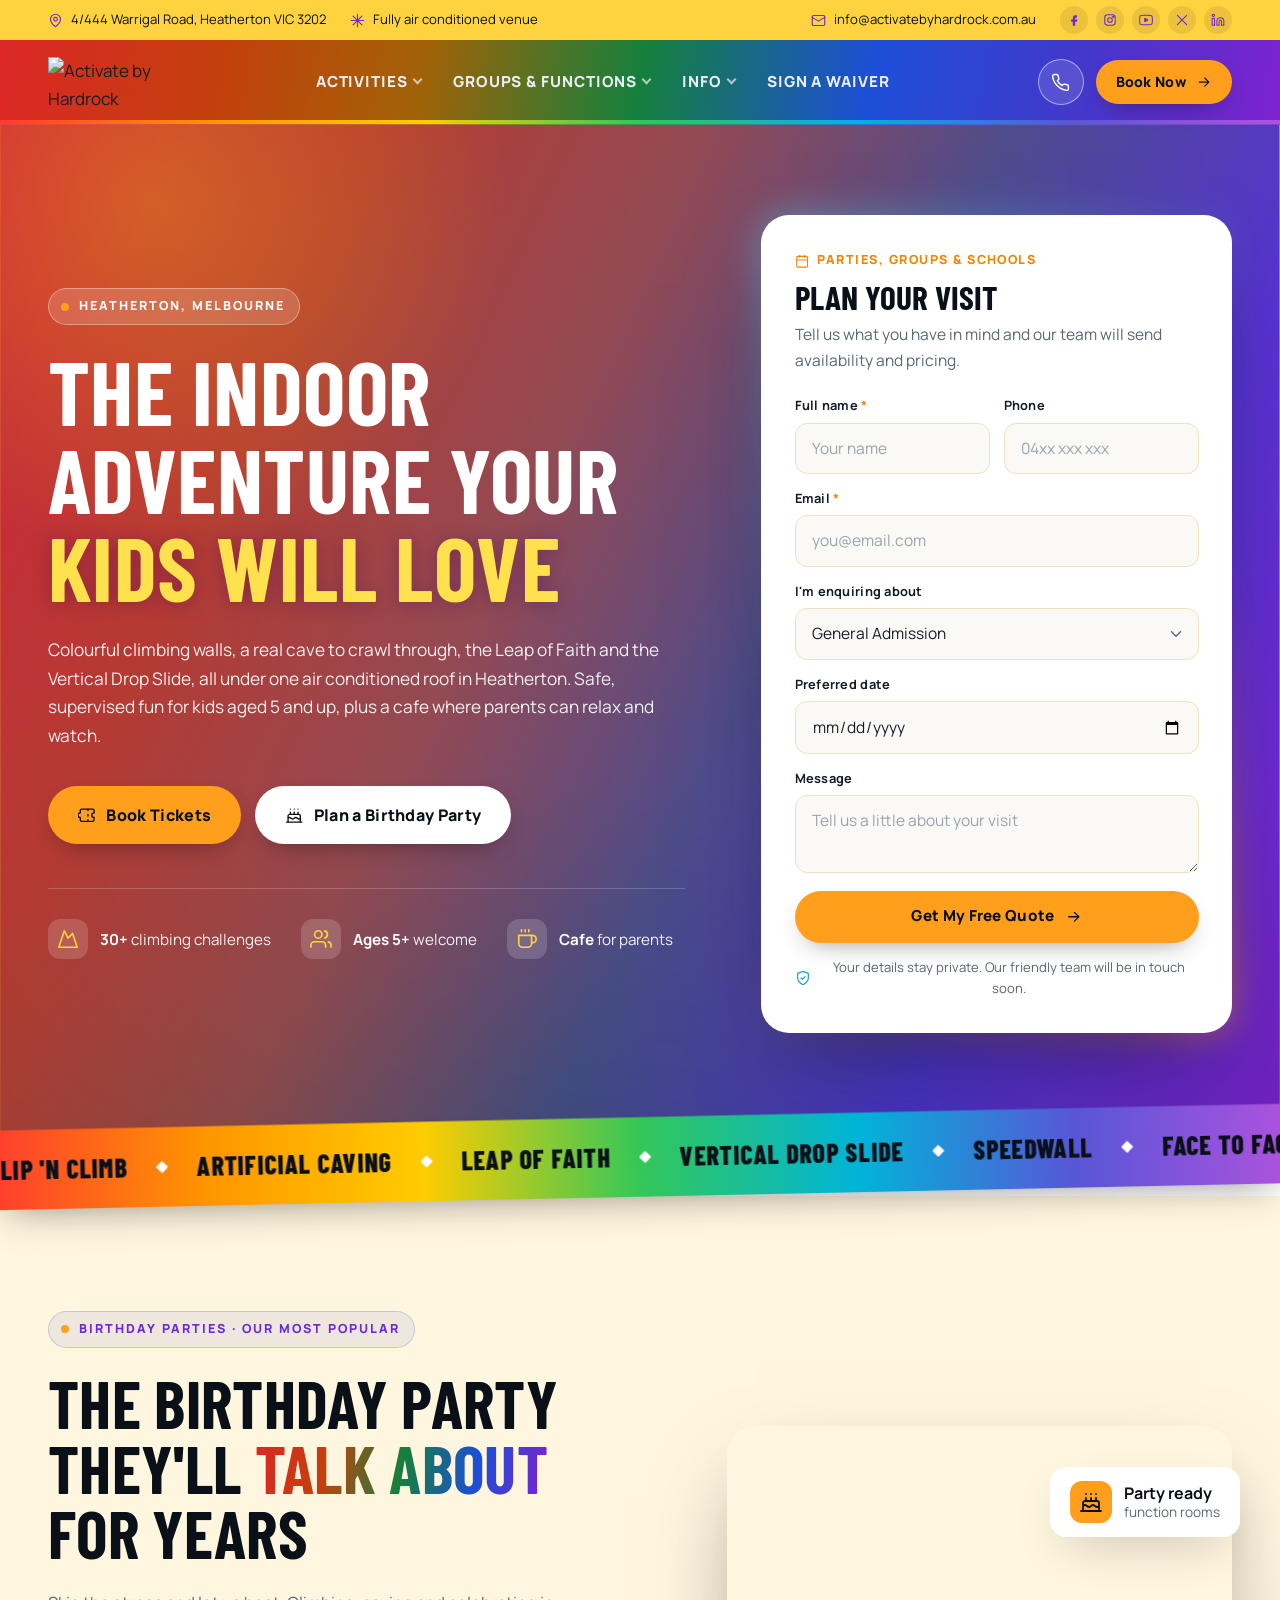
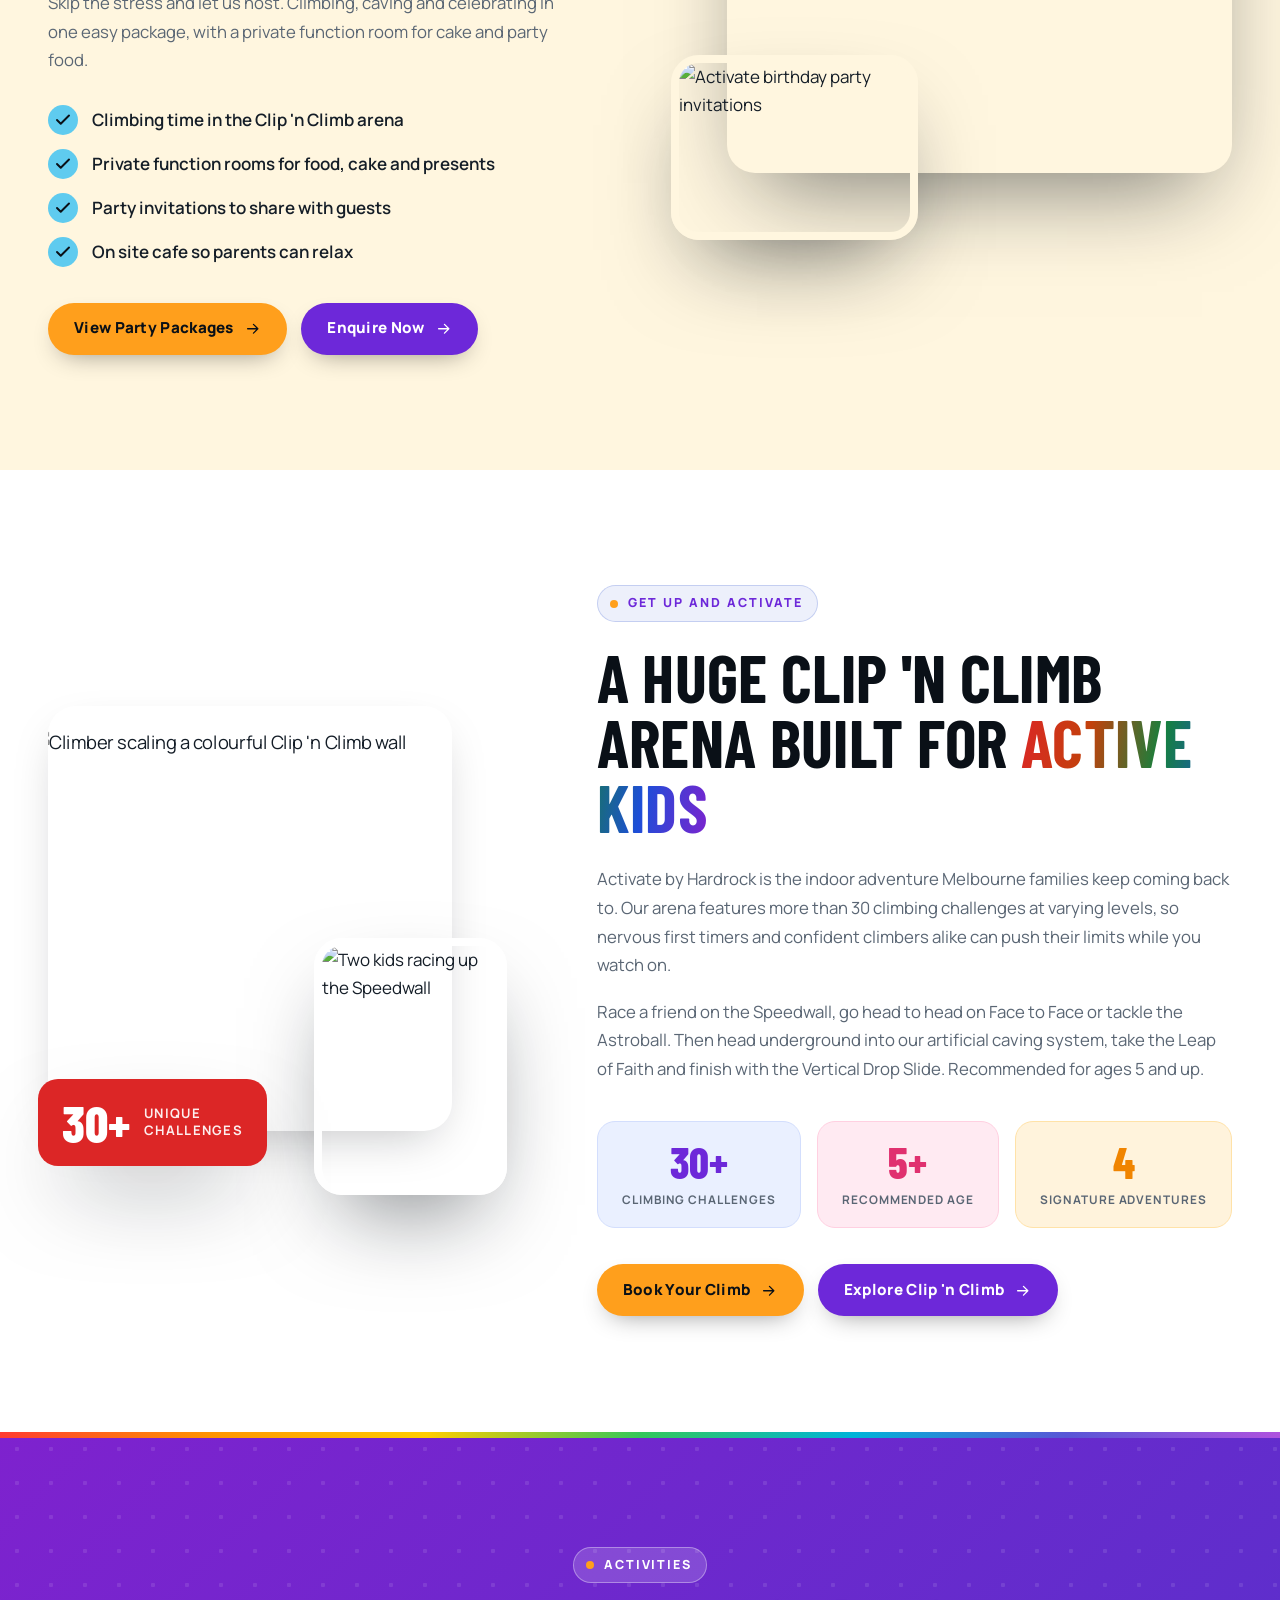
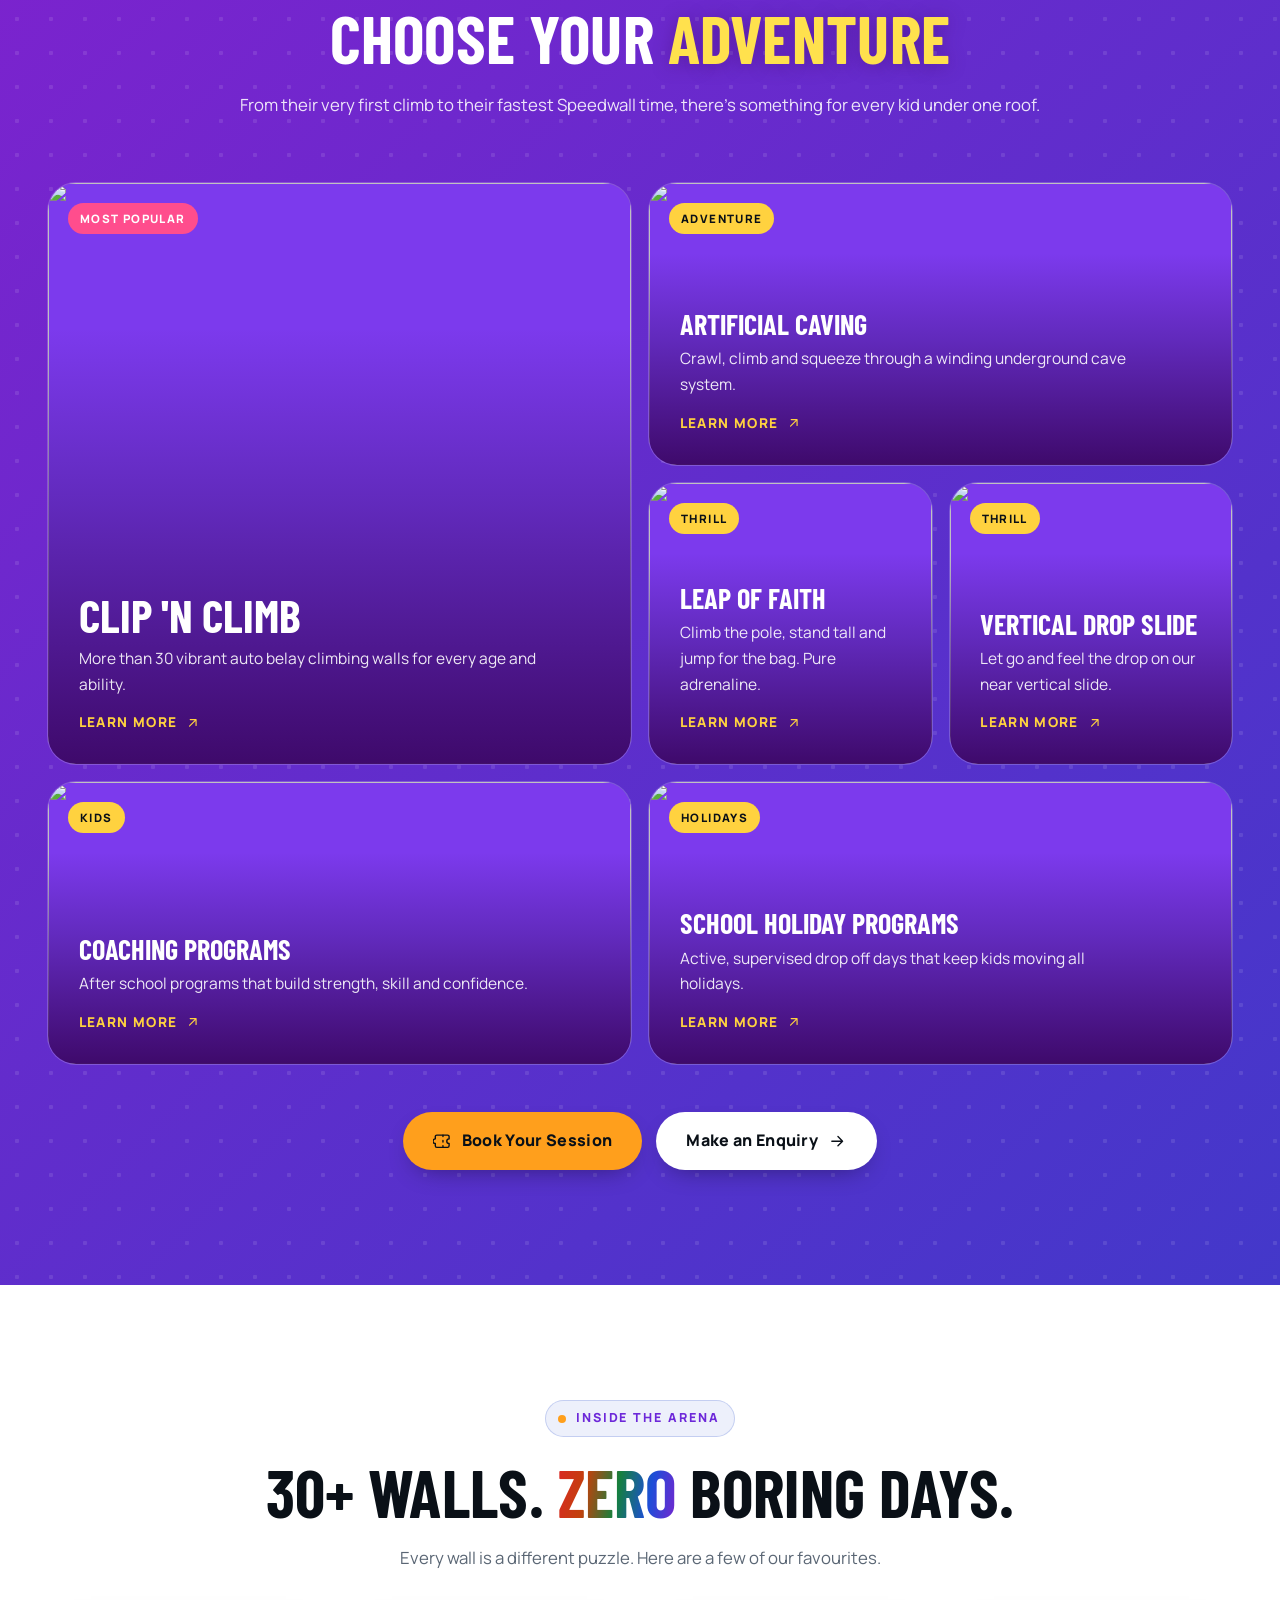
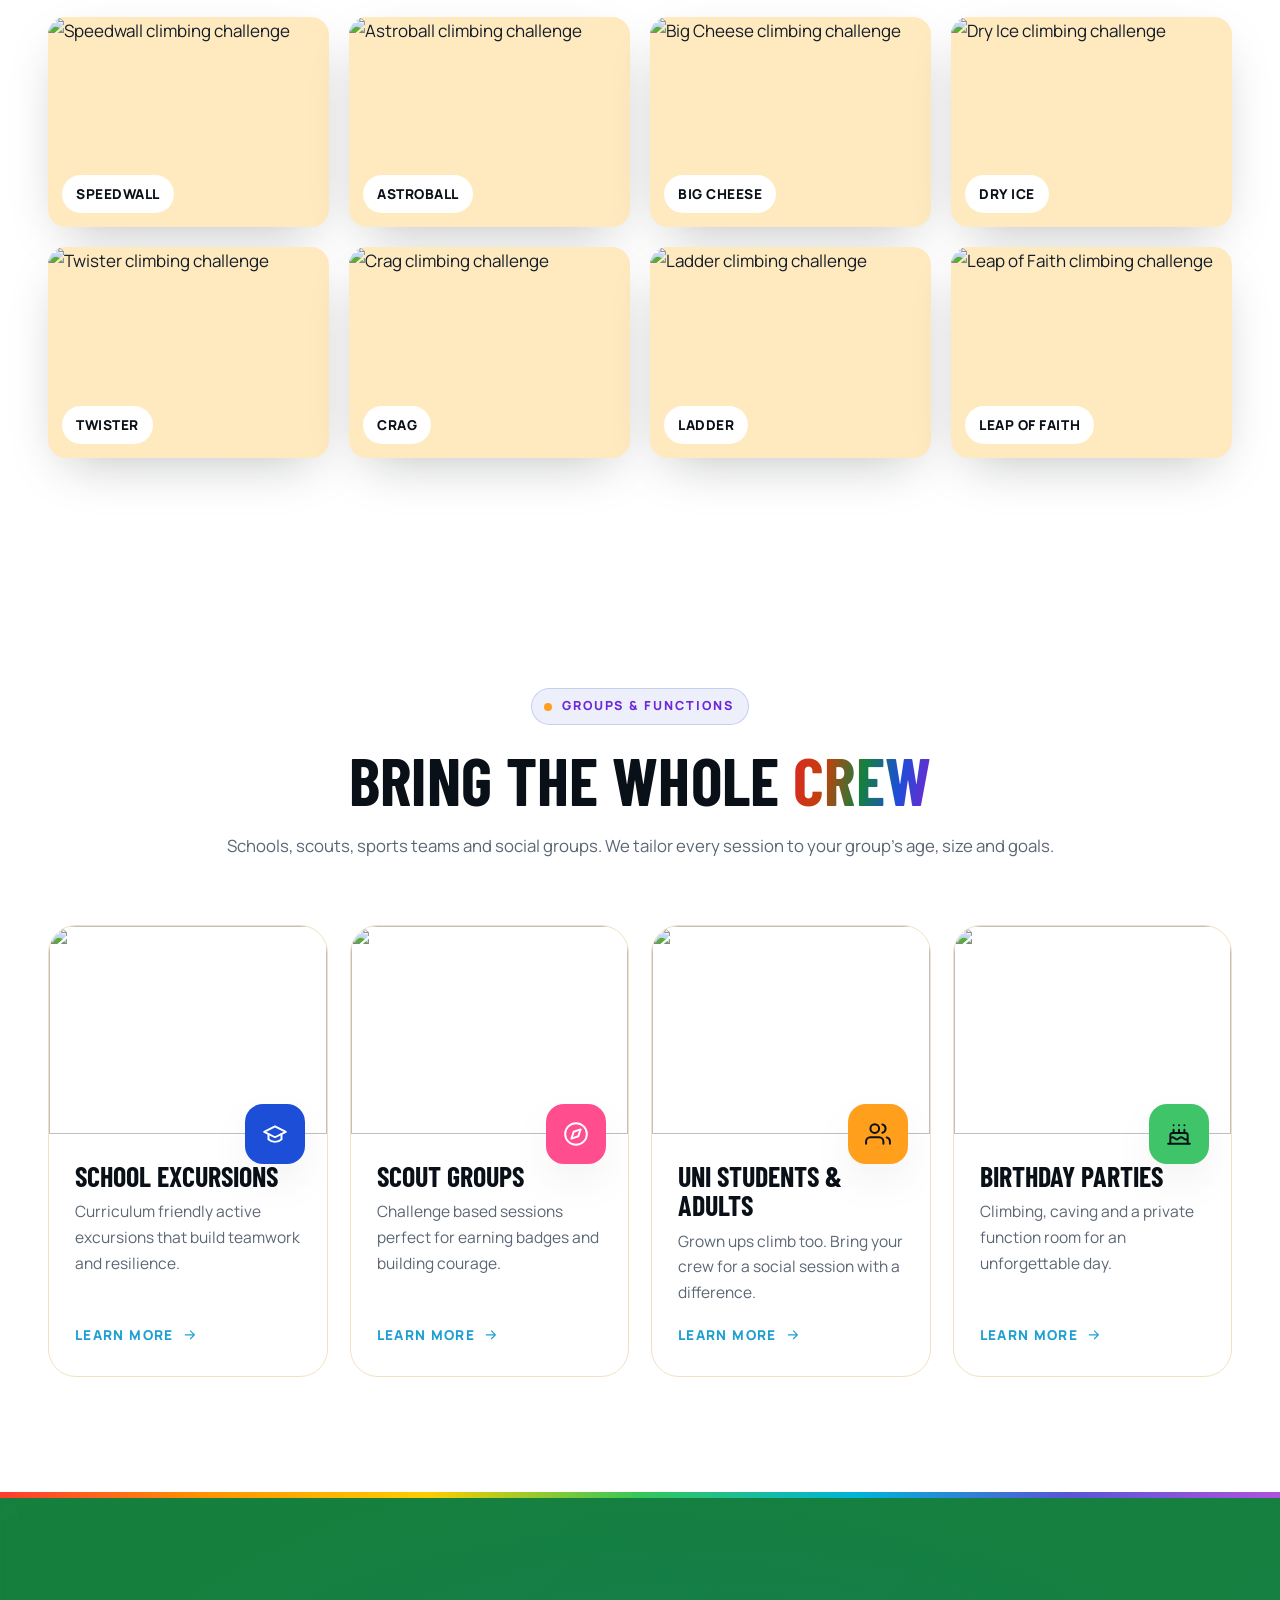
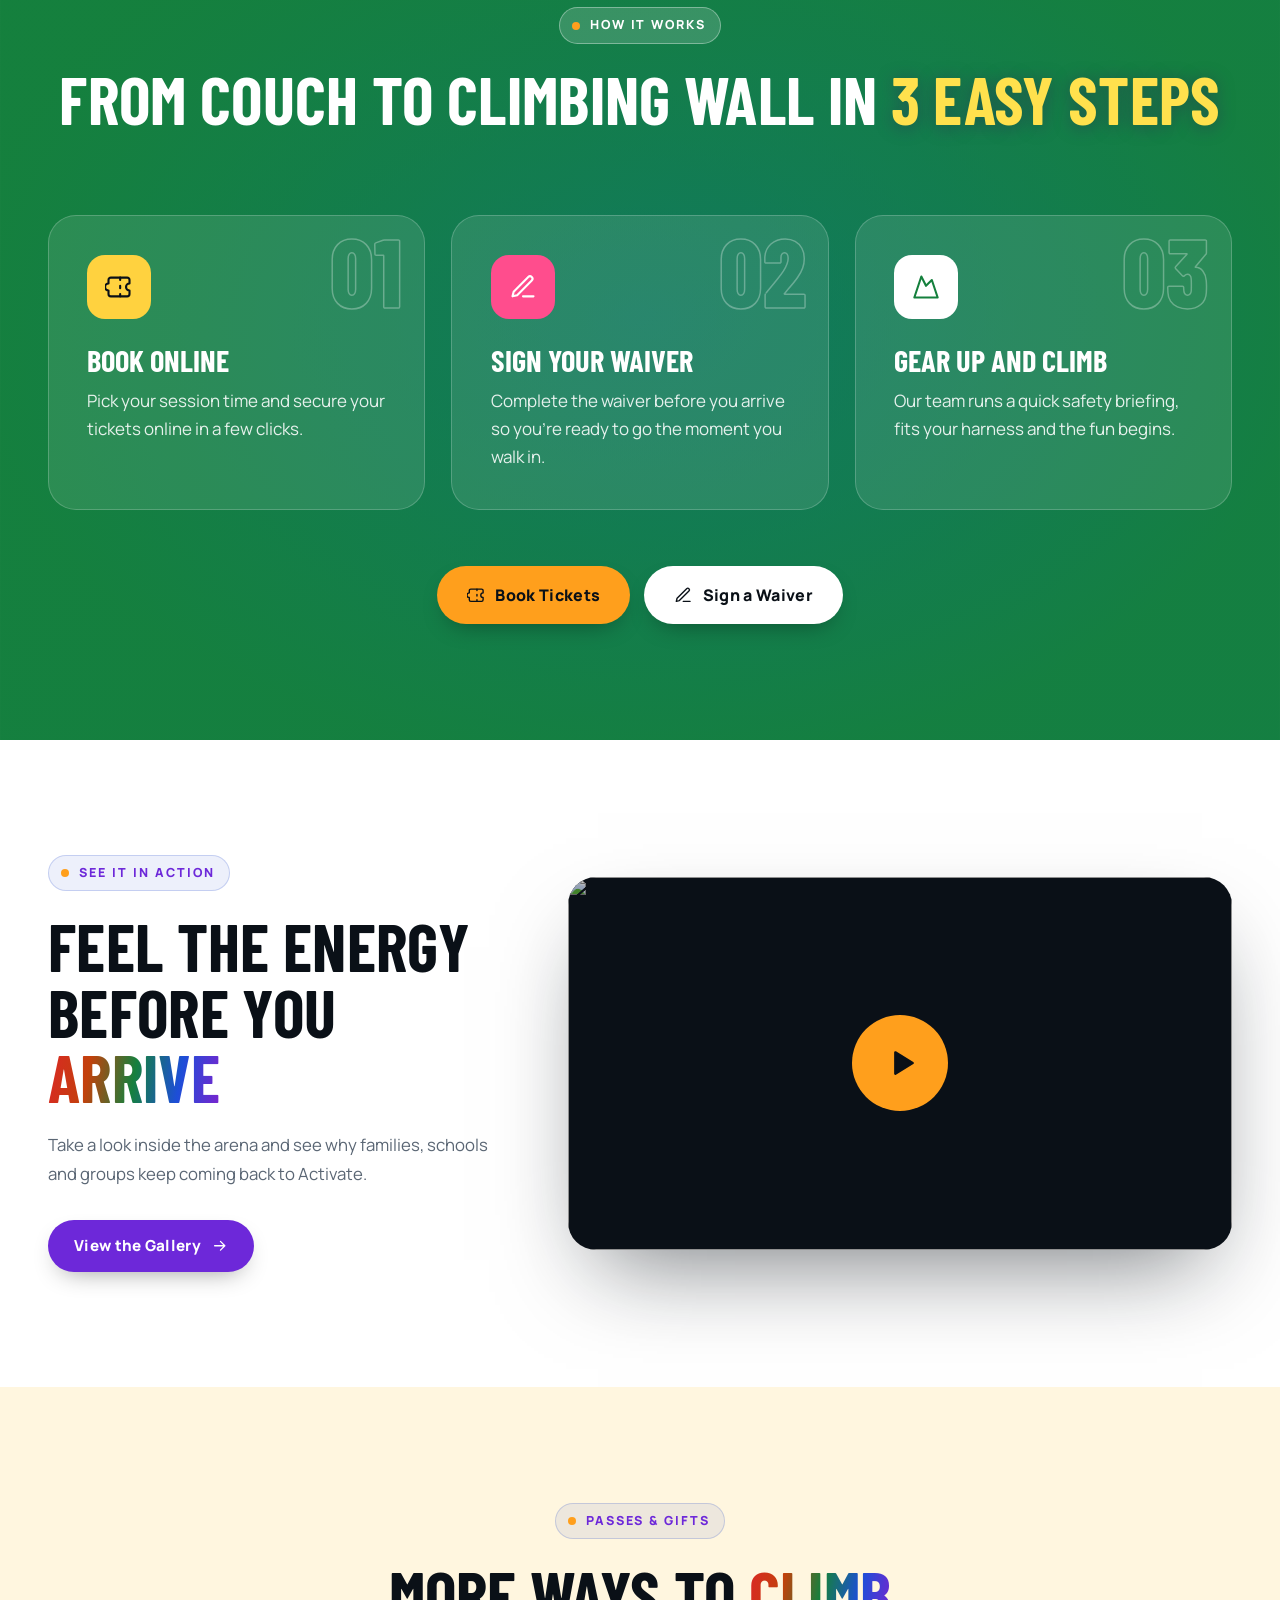
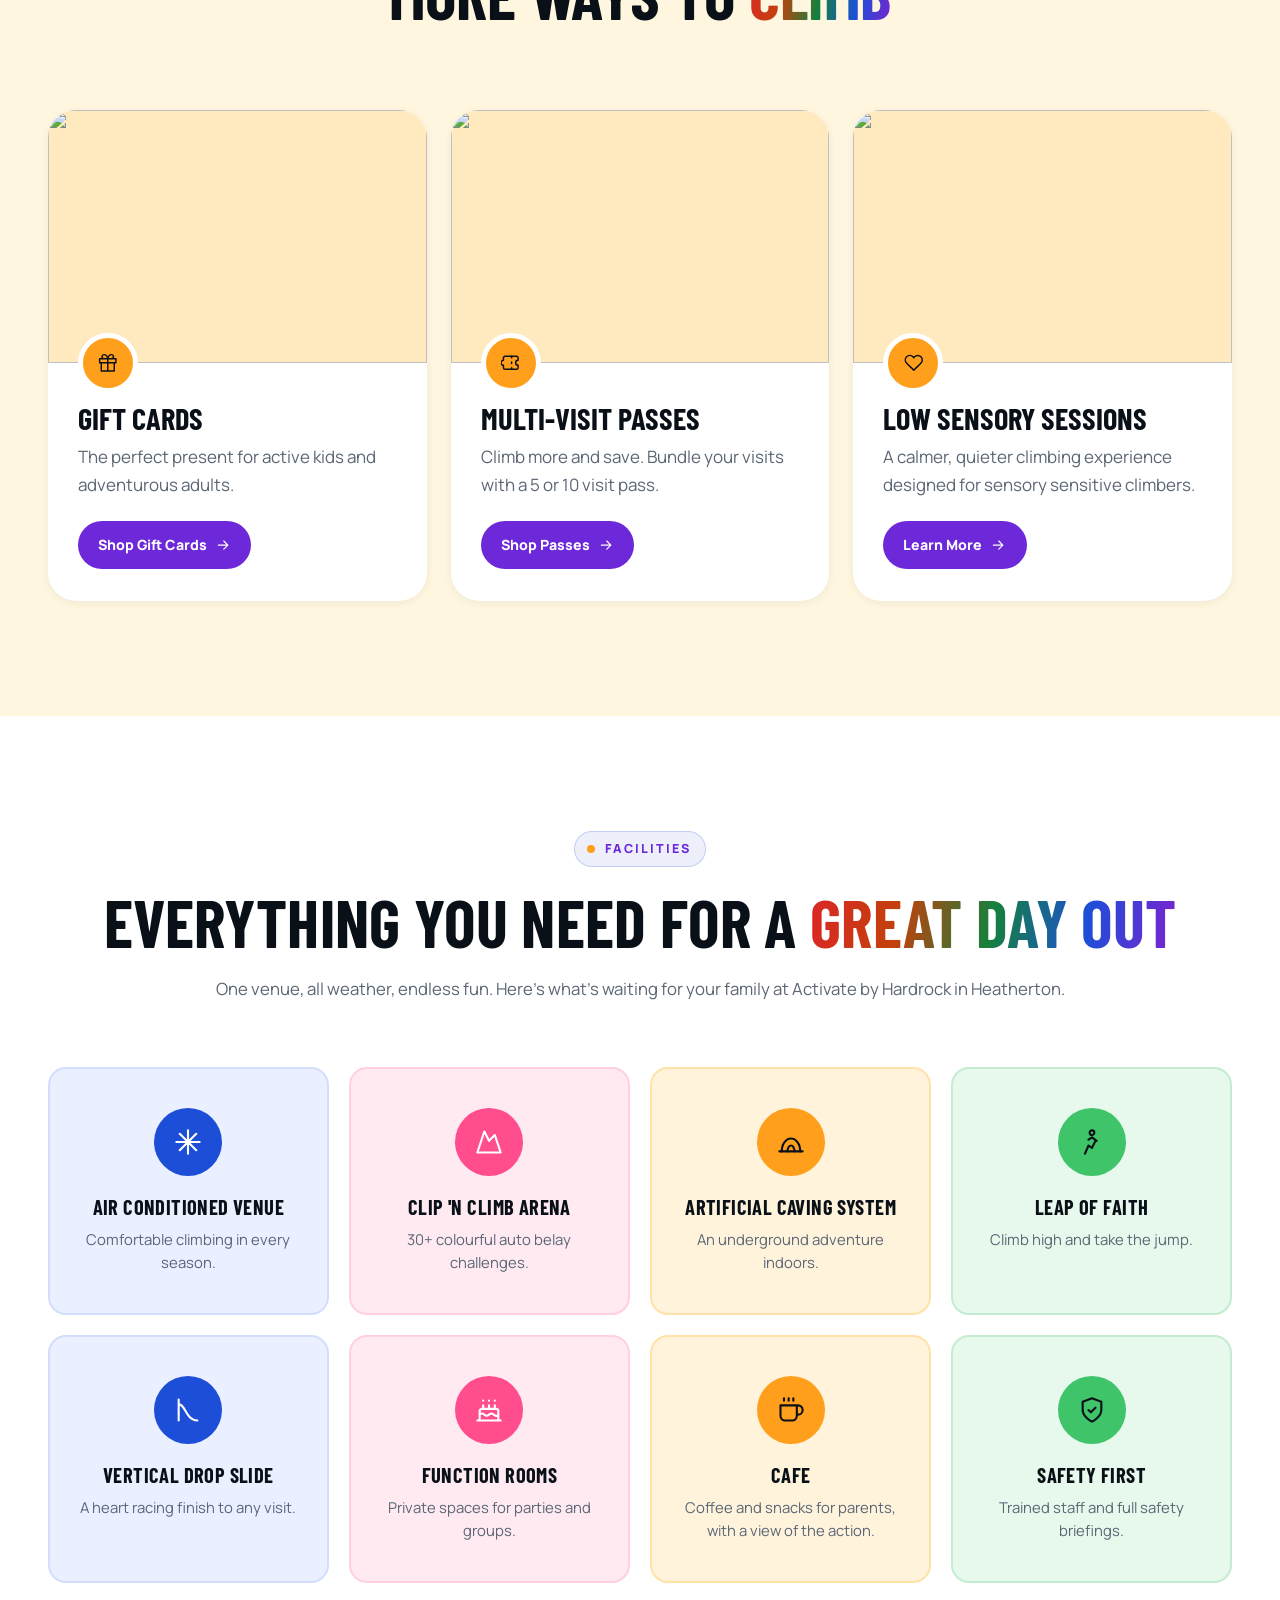
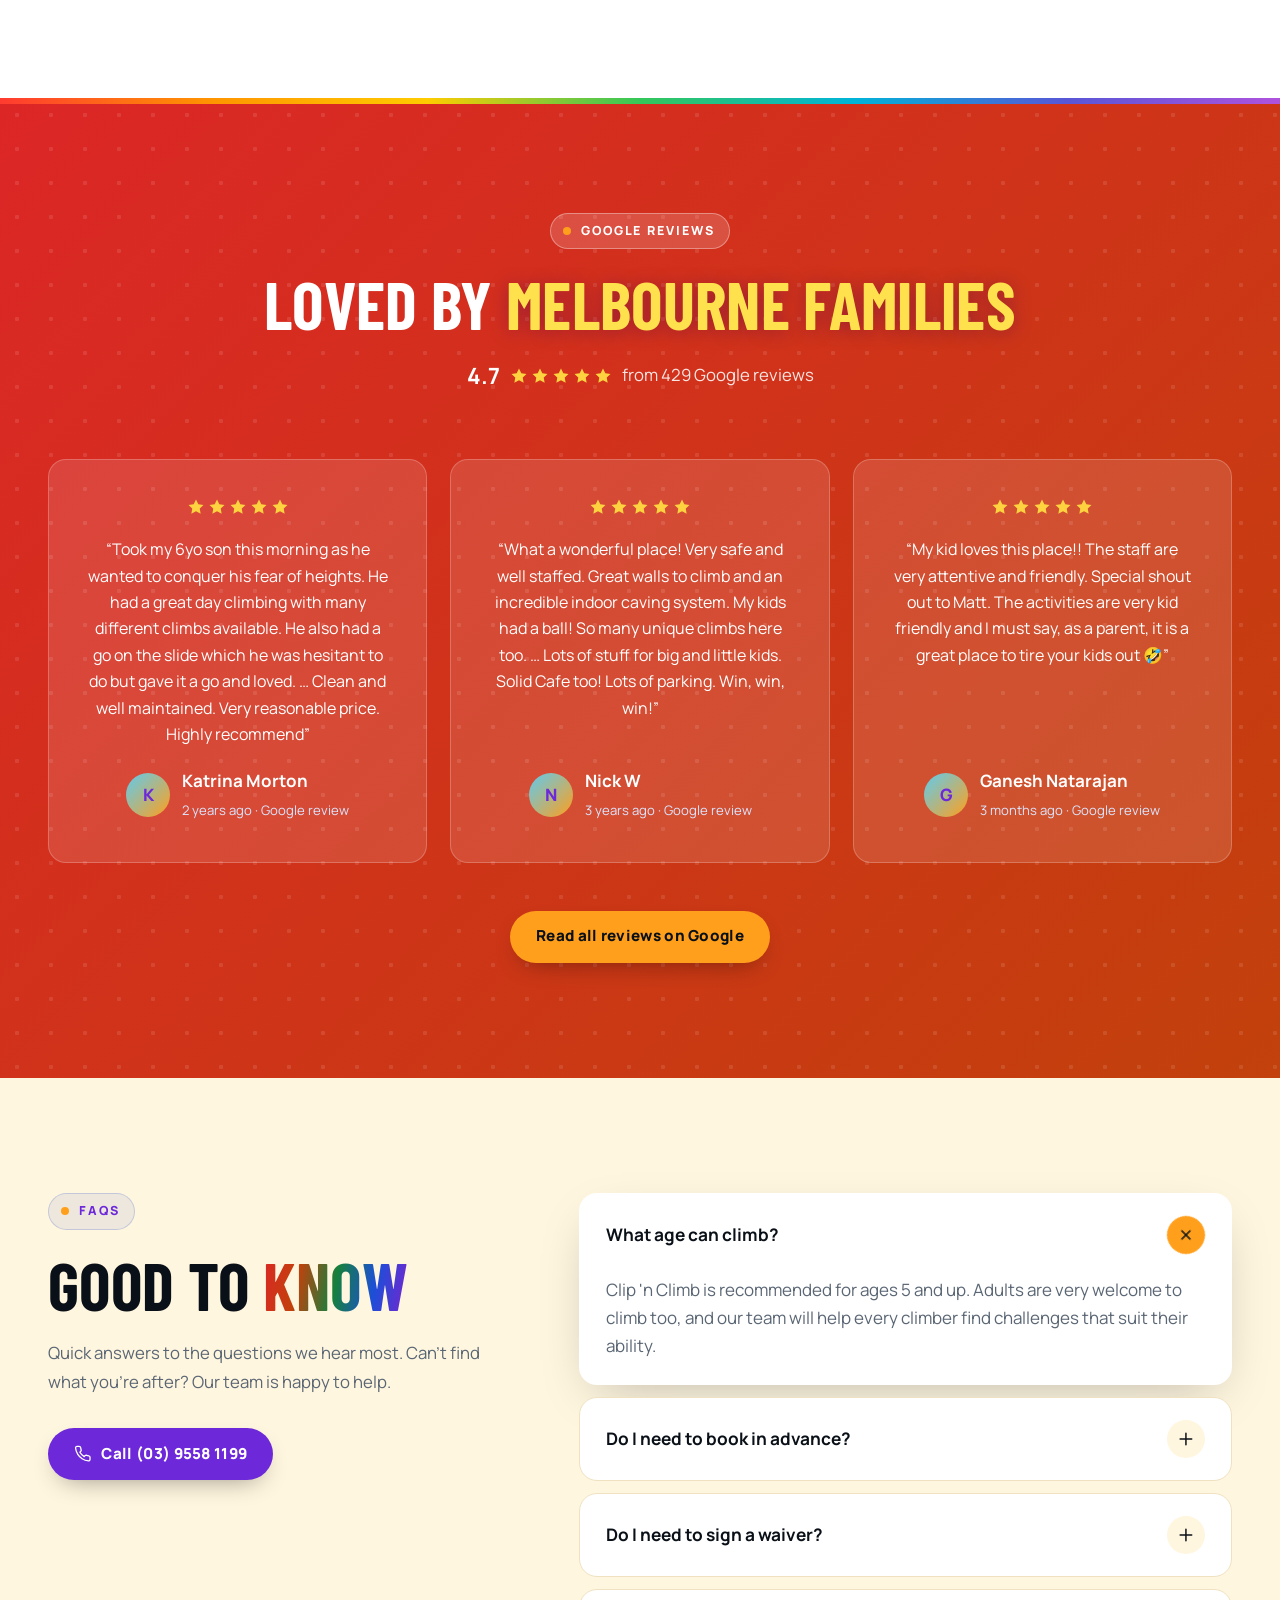
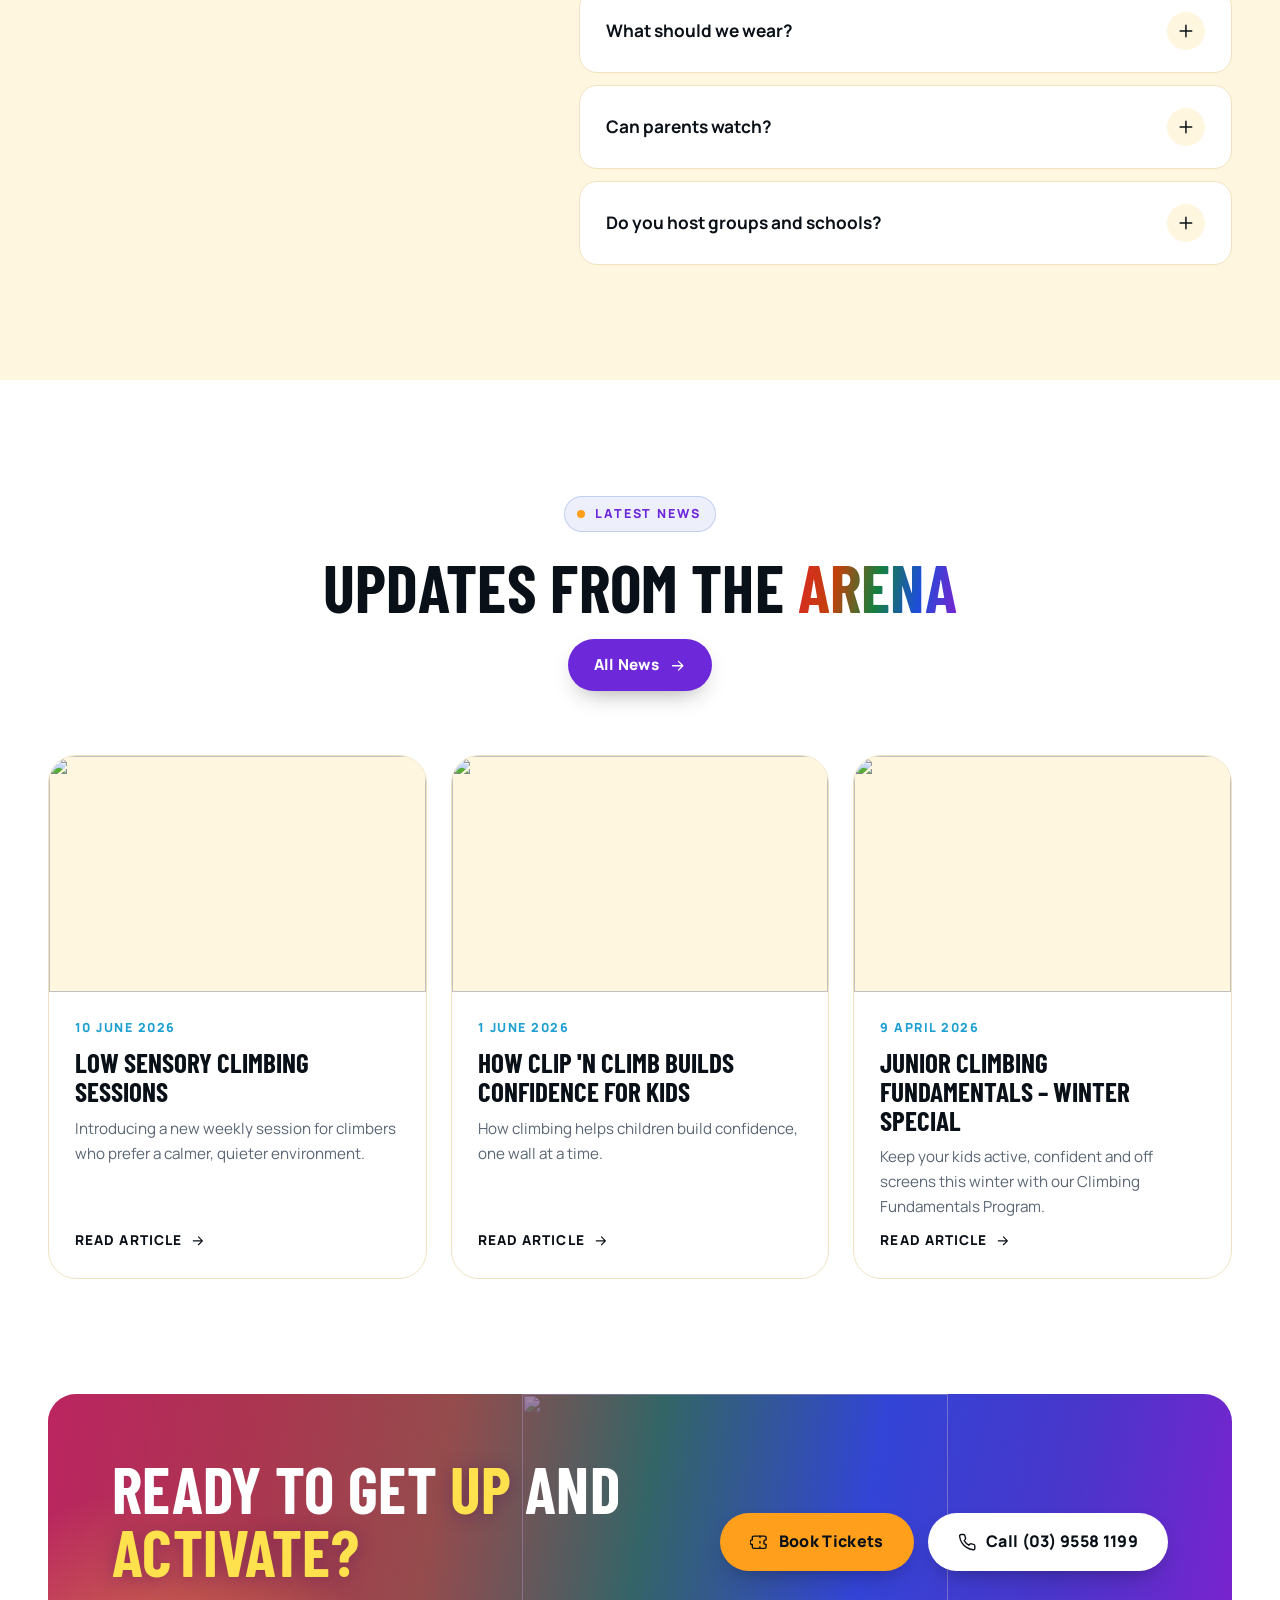
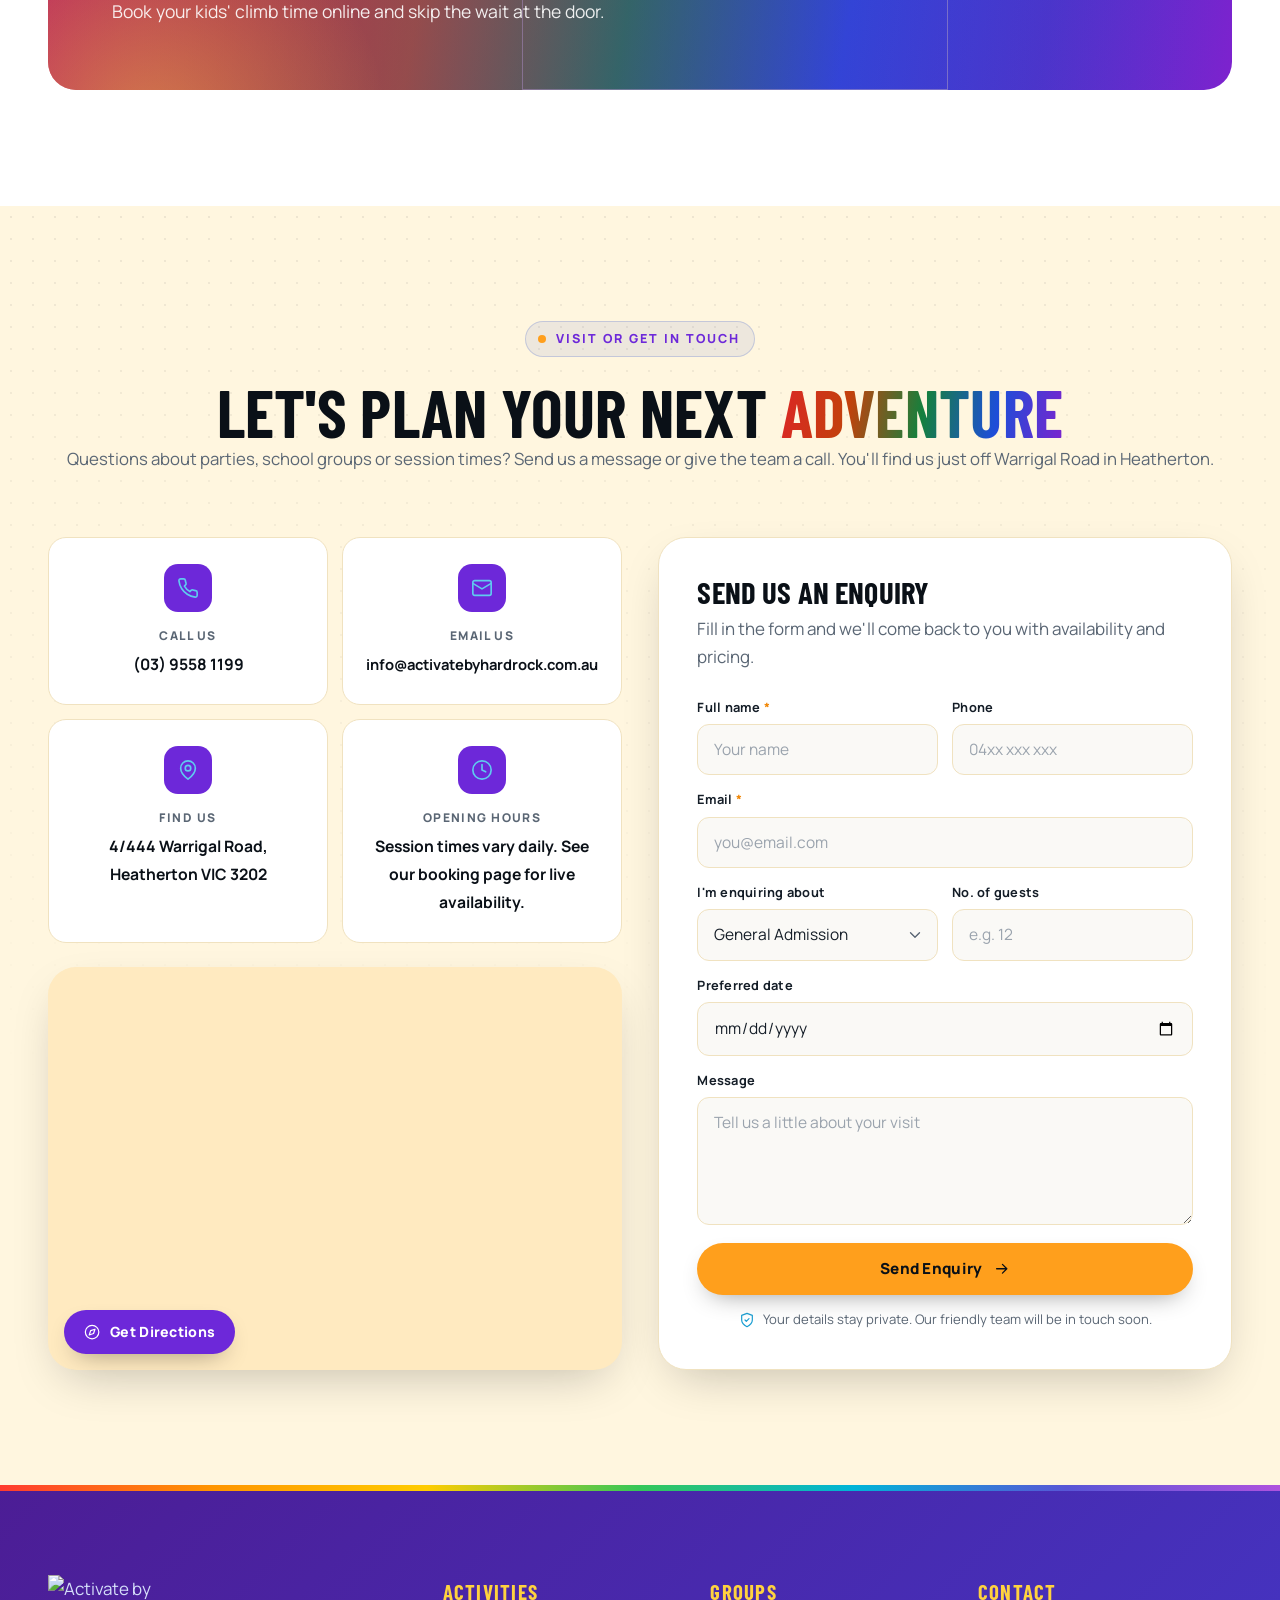
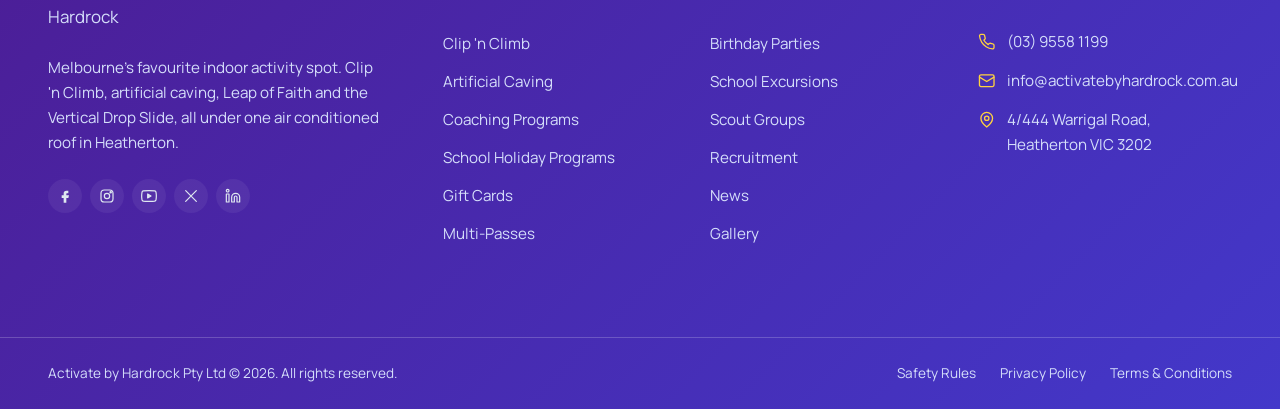
==== commit 5b31bdf0: "Bump main stylesheet version" ====
--- a/index.html
+++ b/index.html
@@ -12,7 +12,7 @@
 <meta name="robots" content="noindex, nofollow">
 <link rel="icon" href="https://www.activatebyhardrock.com.au/media/2020/06/cropped-favicon-1.png">
 <link rel="stylesheet" href="https://fonts.googleapis.com/css2?family=Barlow+Condensed:wght@500;600;700;800&family=Manrope:wght@400;500;600;700;800&display=swap">
-<link rel="stylesheet" href="activate-hardrock/assets/css/main.css?v=20261016-8">
+<link rel="stylesheet" href="activate-hardrock/assets/css/main.css?v=20261016-9">
 </head>
 <body class="home abh-home">
 <a class="skip-link" href="#main">Skip to content</a>
--- a/activate-hardrock/assets/css/main.css
+++ b/activate-hardrock/assets/css/main.css
@@ -1070,3 +1070,9 @@
 .step:nth-child(3n+1) .step__icon { background: var(--sun); color: var(--ink); }
 .step:nth-child(3n+3) .step__icon { background: #fff; color: var(--g); }
 .hero .text-gradient, .cta-band__title span, .section--dark .h2 em { background: none; -webkit-background-clip: border-box; background-clip: border-box; color: #ffe14d; animation: none; text-shadow: 0 2px 18px rgba(60, 10, 90, 0.35); }
+
+/* Contact info cards: icon on top, text below, centred */
+.info-list li { flex-direction: column; align-items: center; text-align: center; gap: 14px; padding: 26px 20px; }
+.info-list div > a, .info-list div > span { word-break: normal; overflow-wrap: anywhere; }
+.info-list a[href^="mailto"] { font-size: 0.92rem; }
+.info-list, .info-list li { text-align: center; }
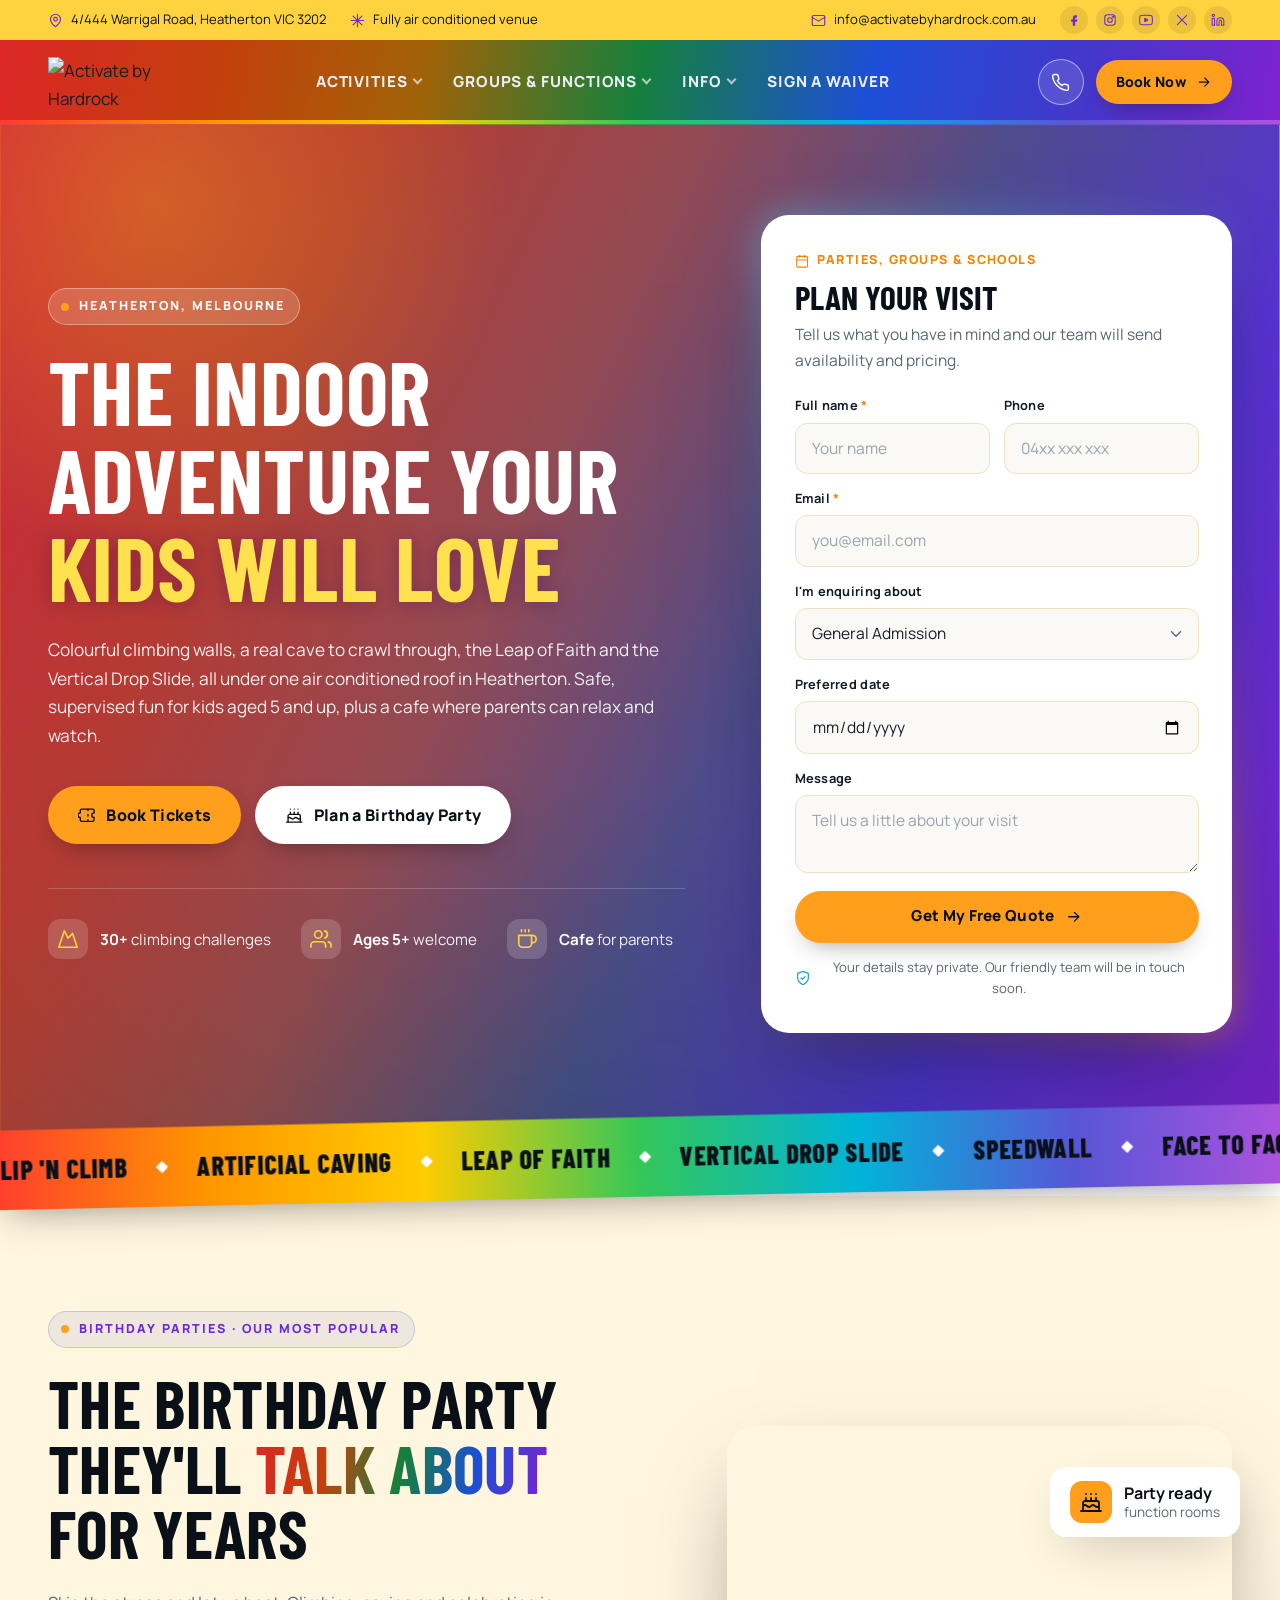
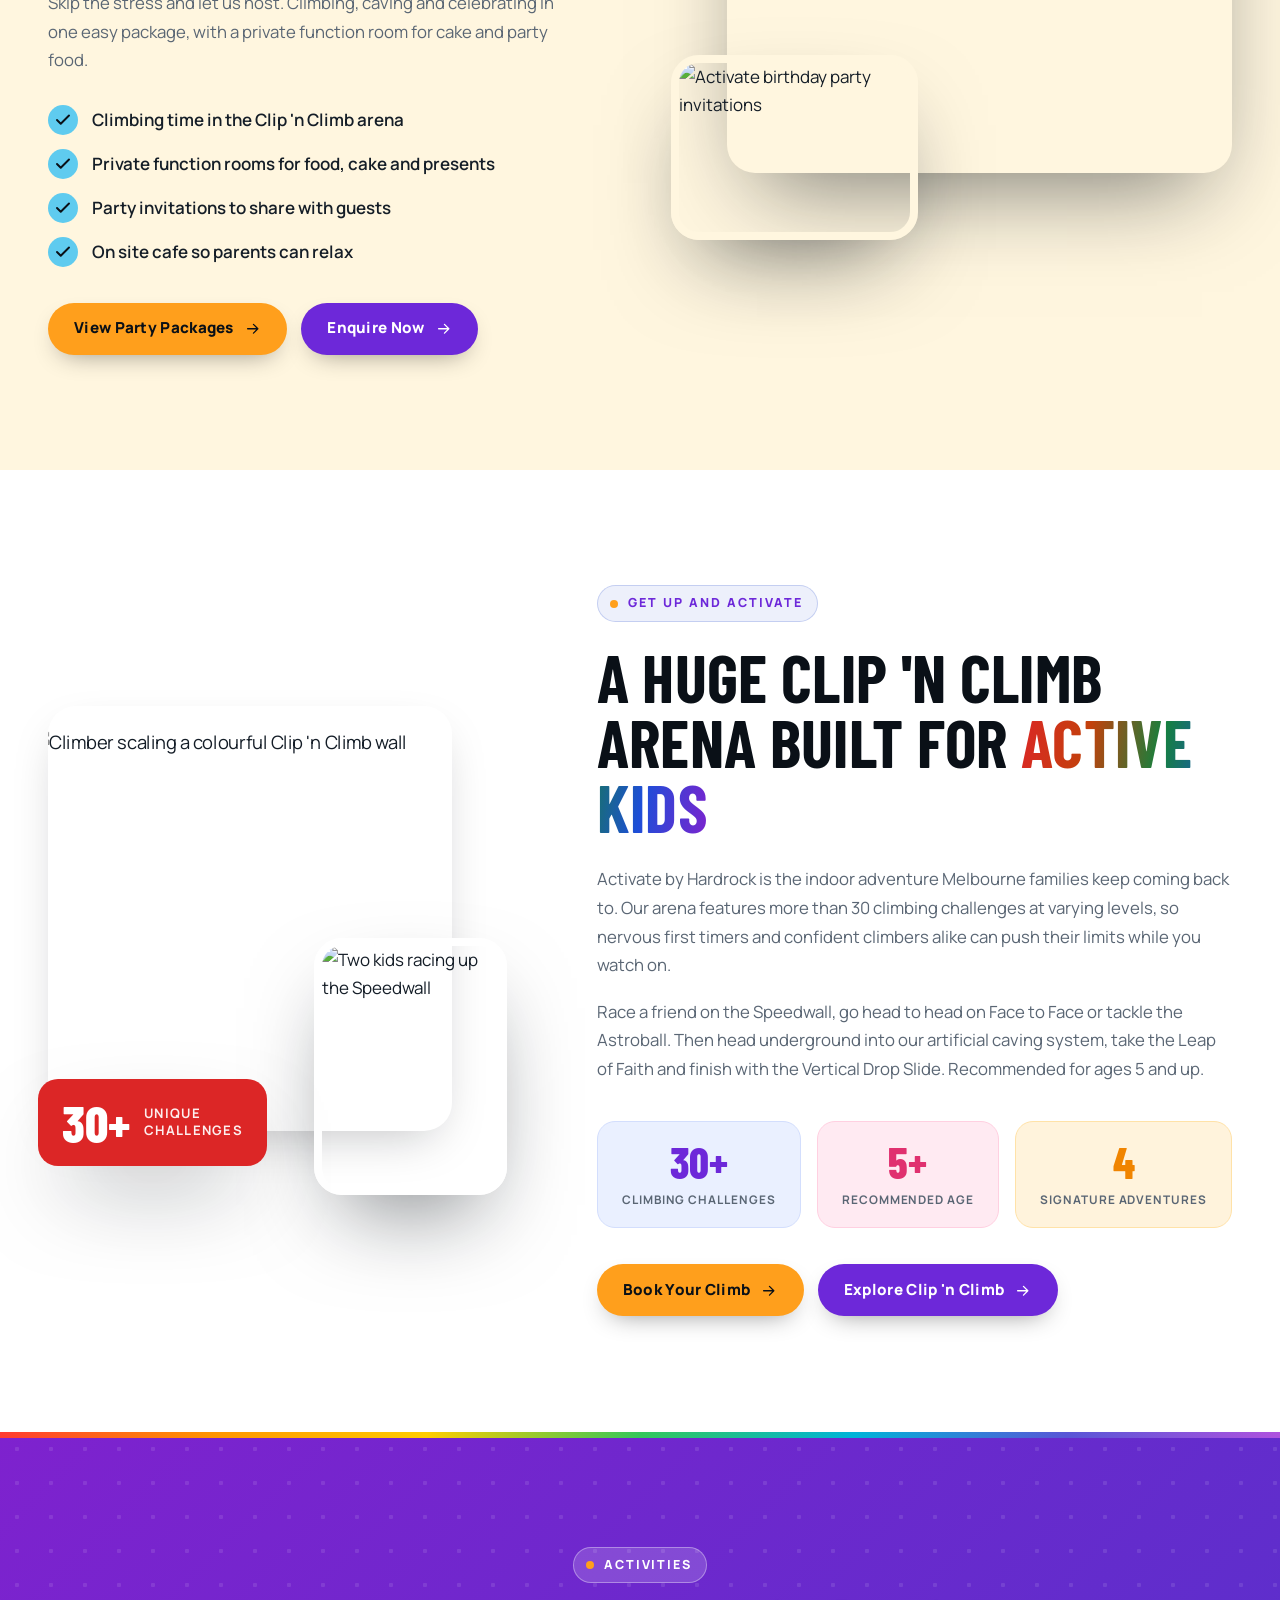
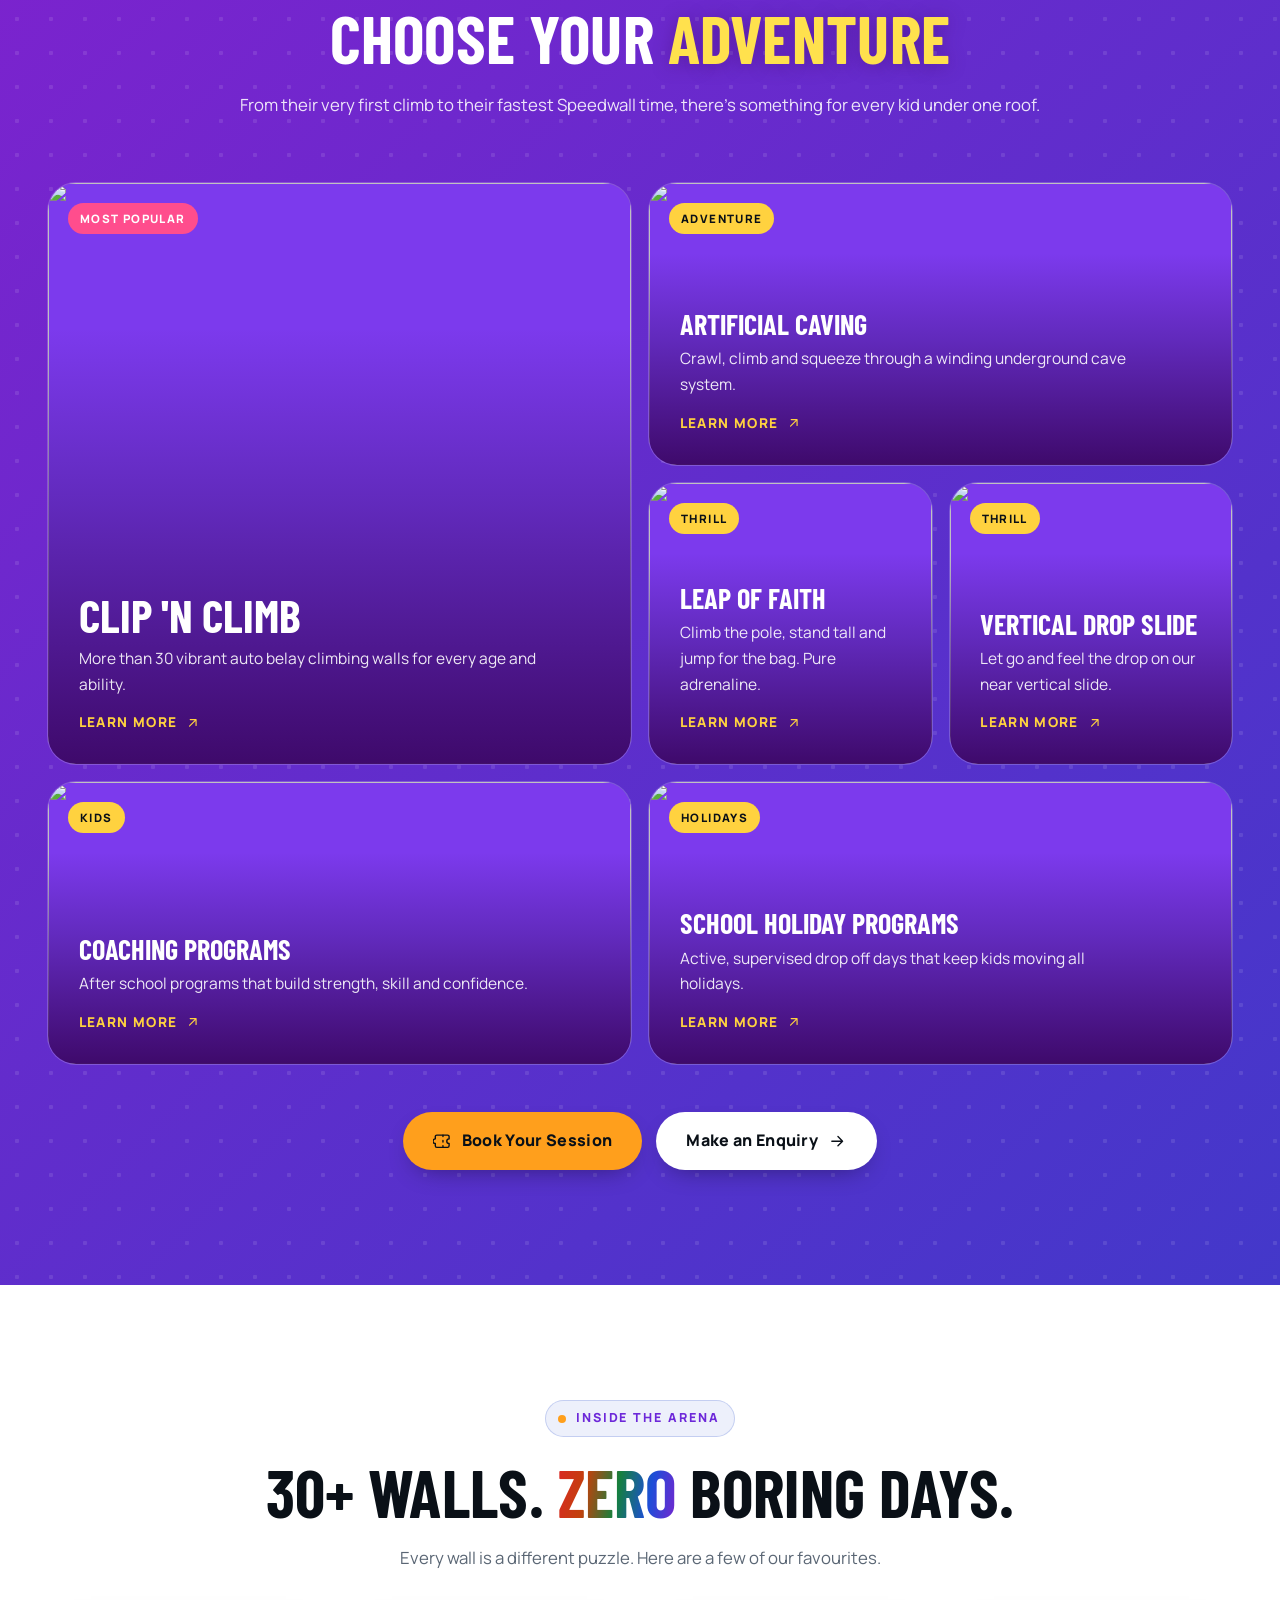
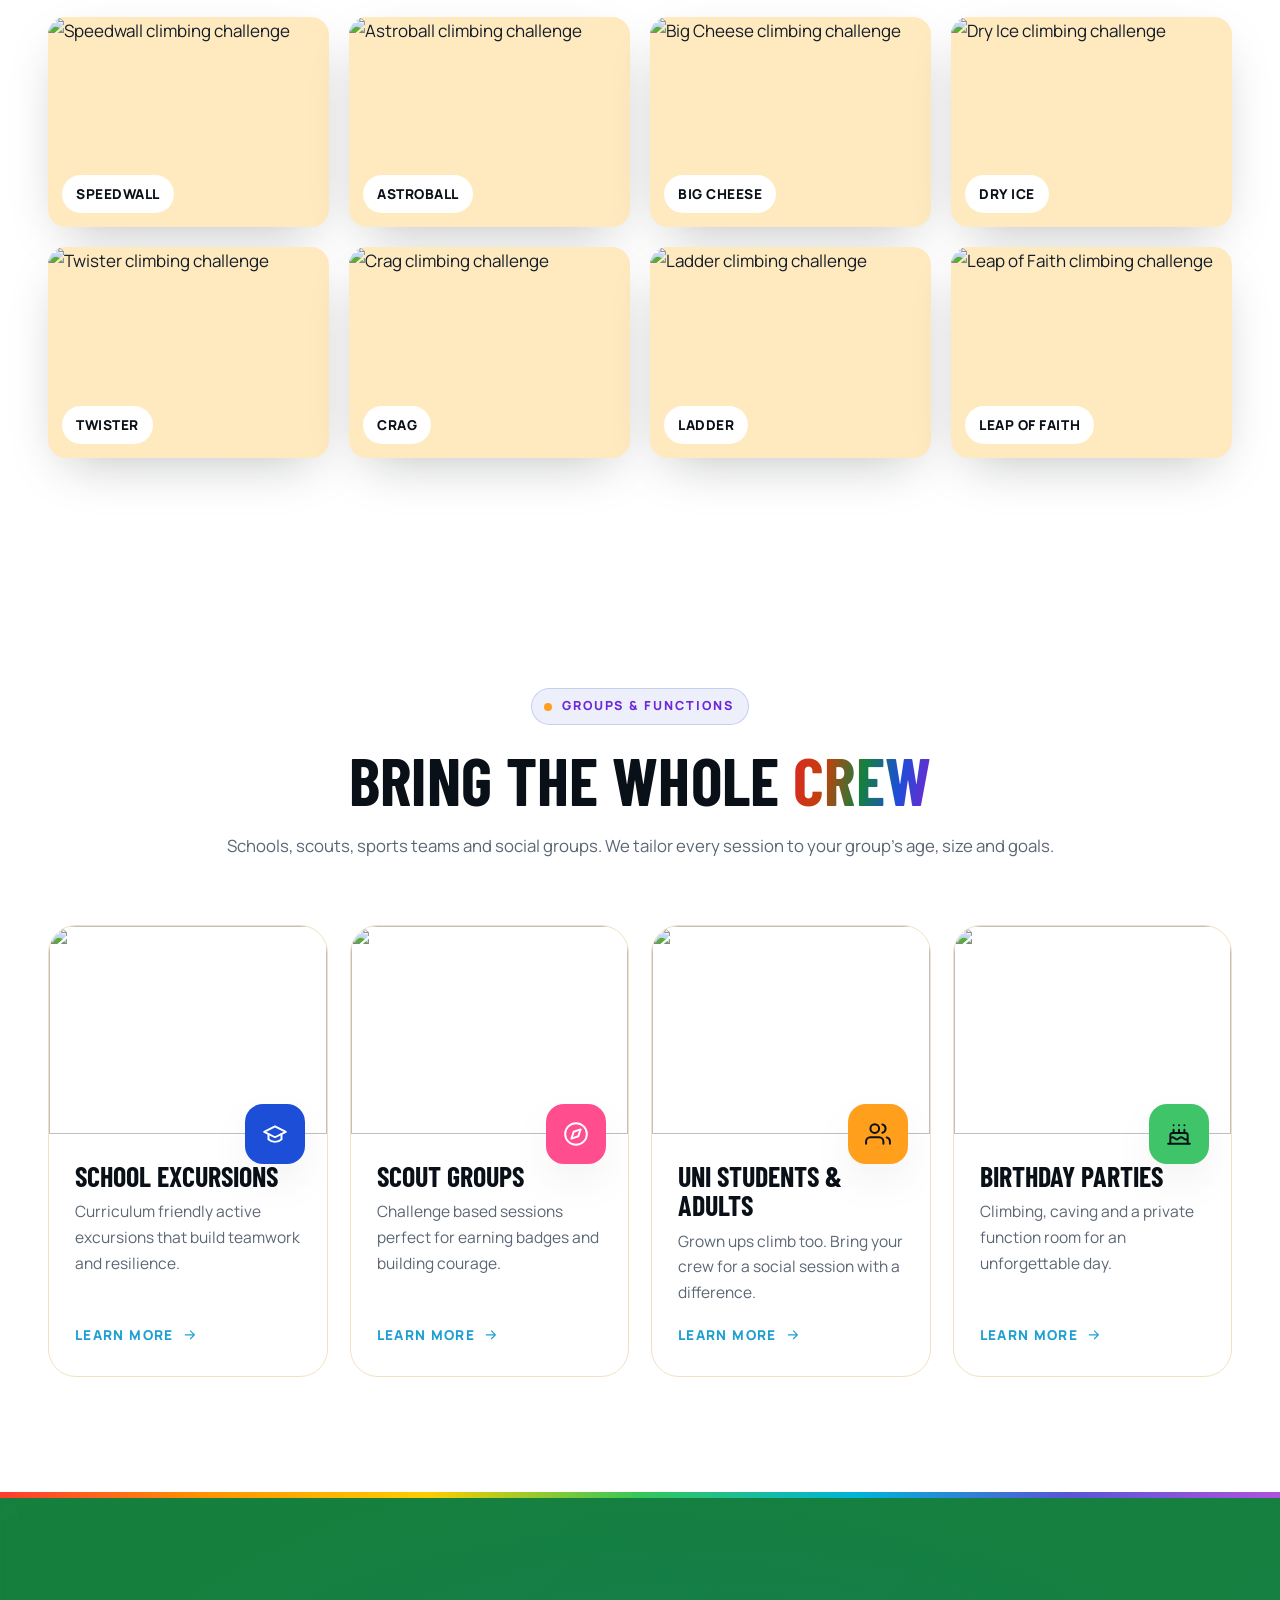
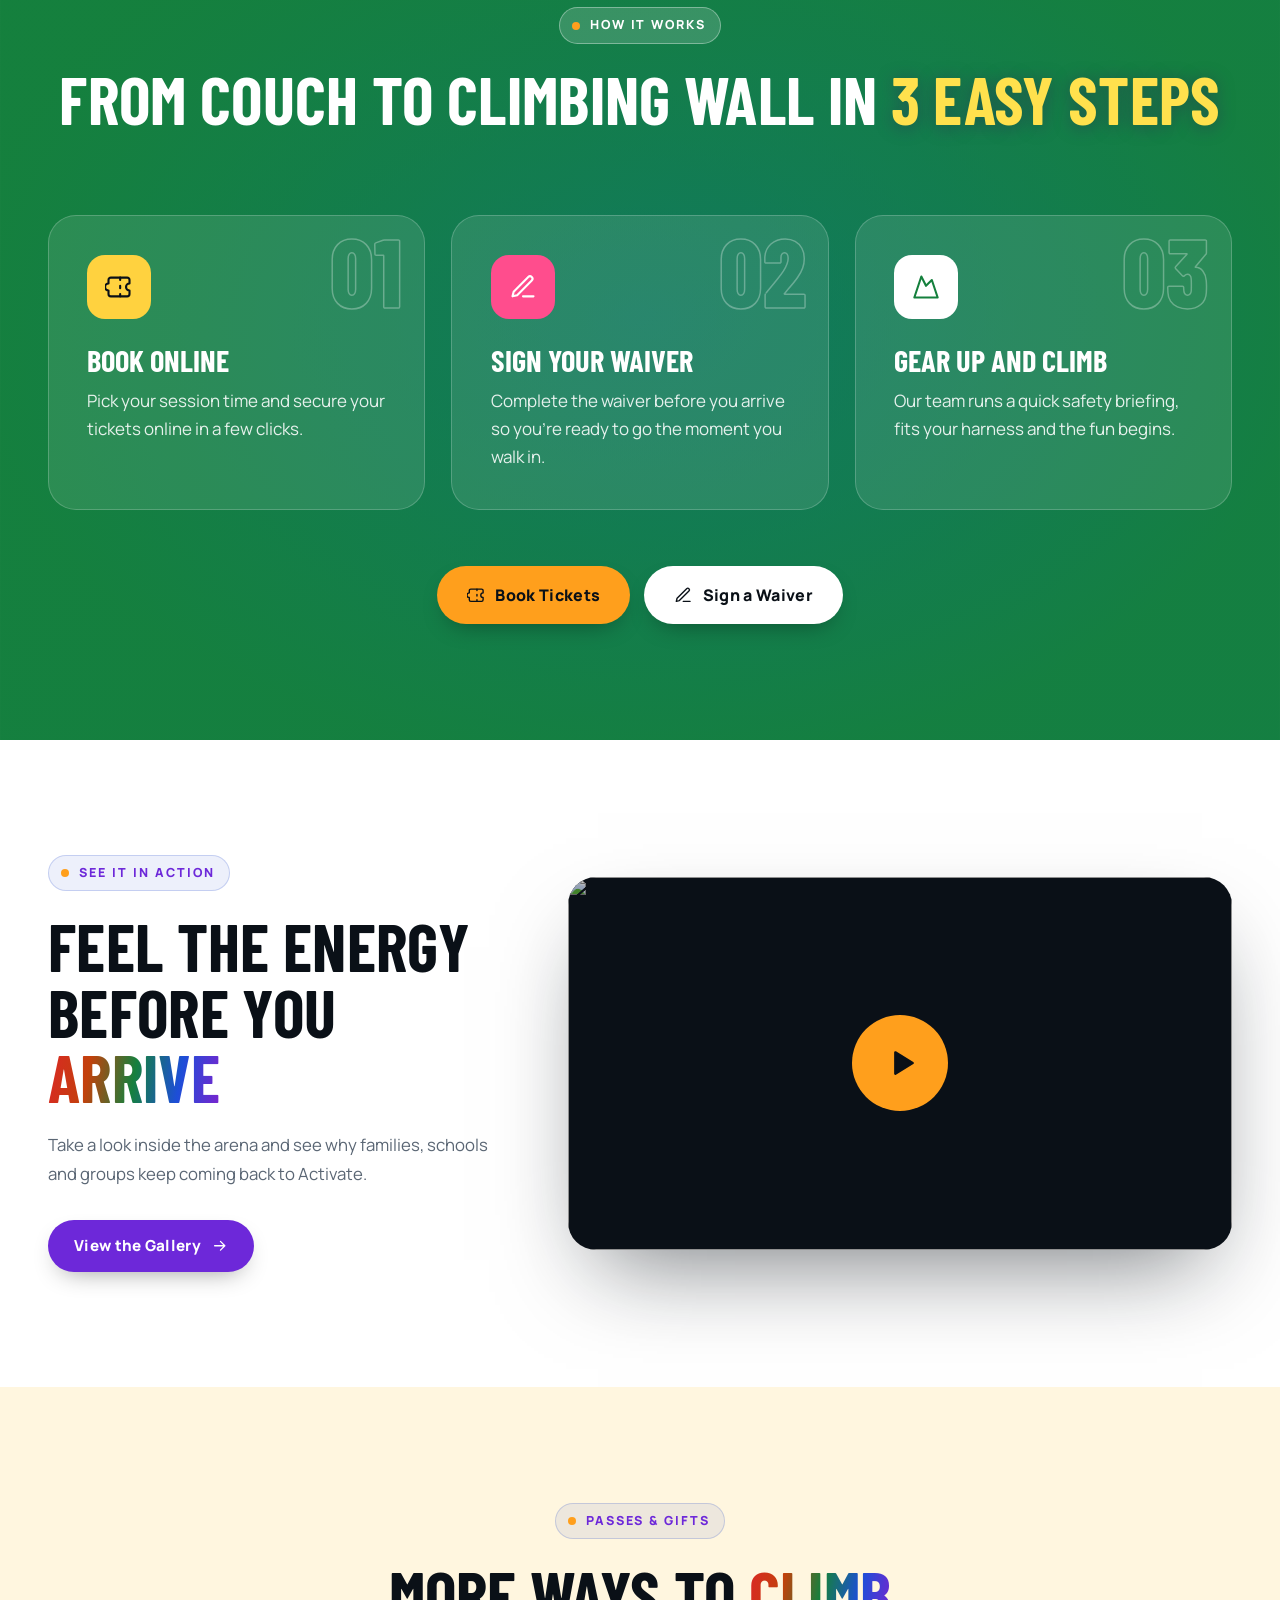
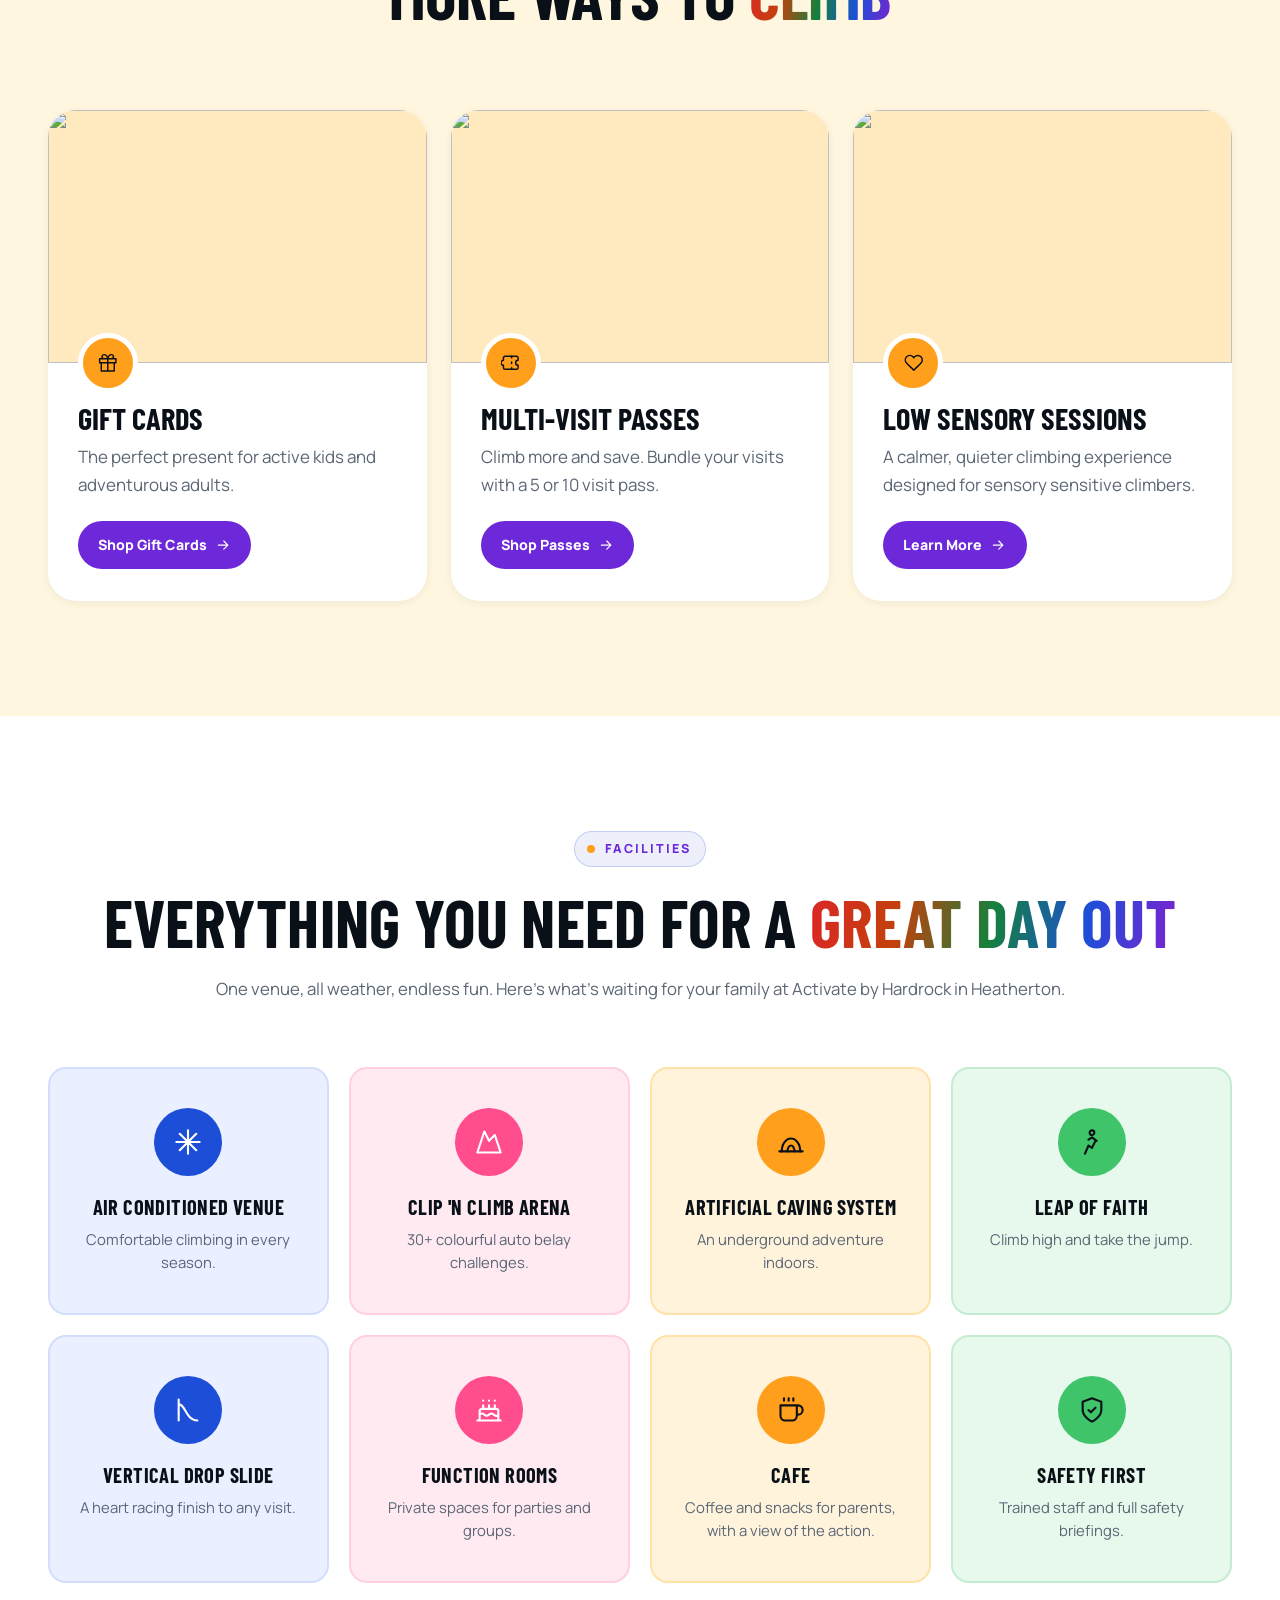
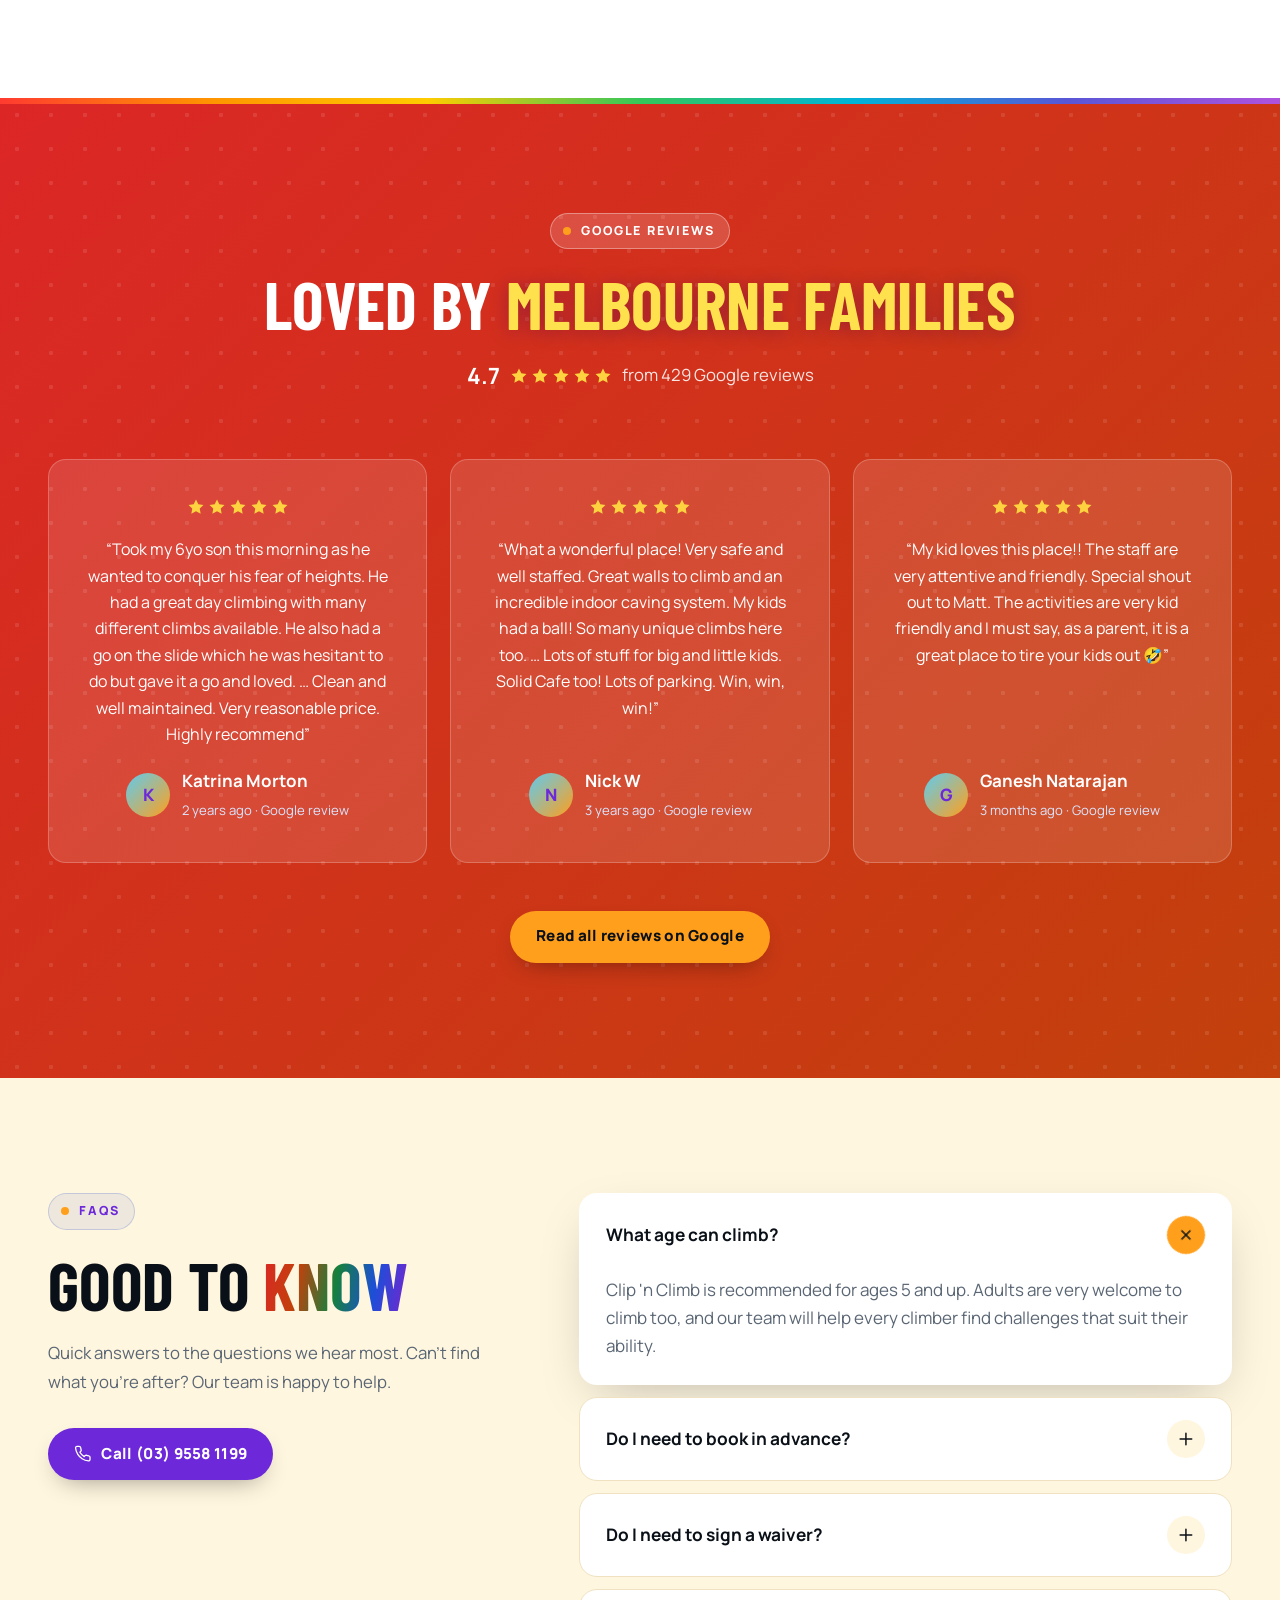
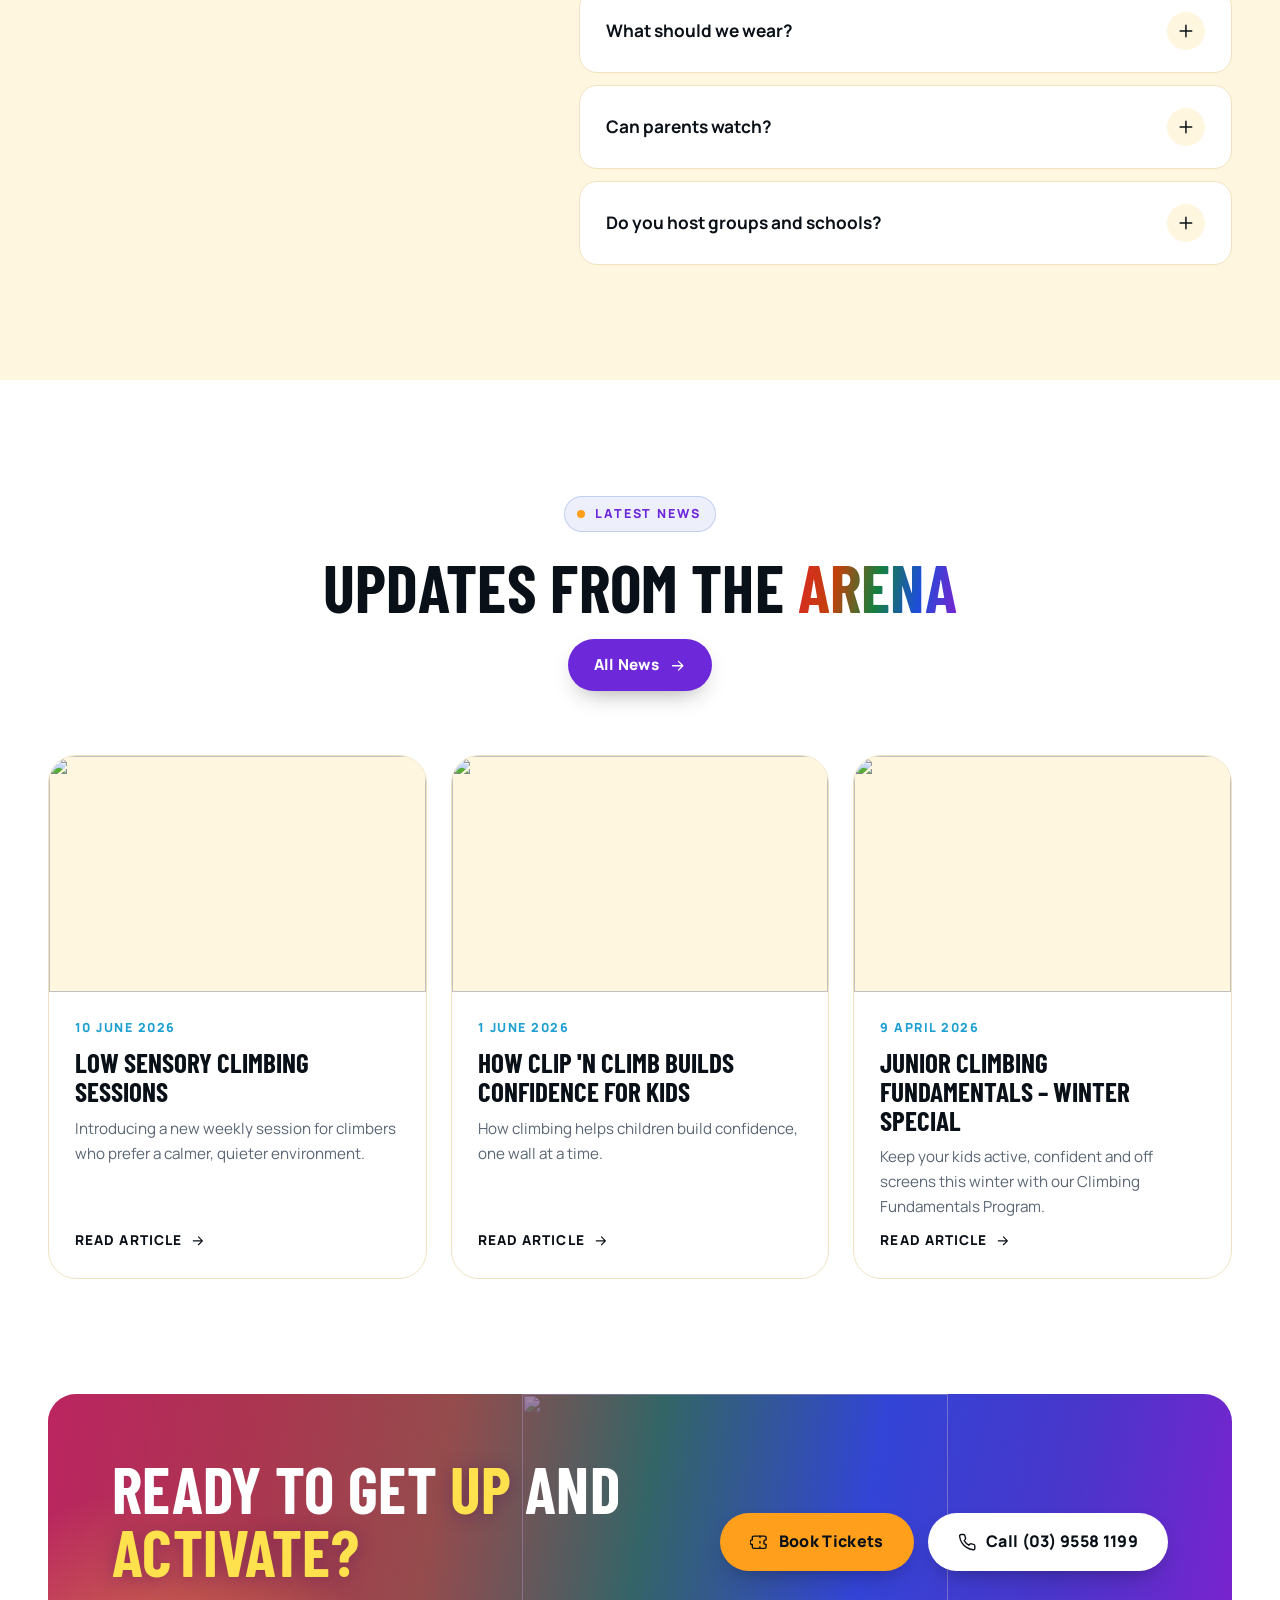
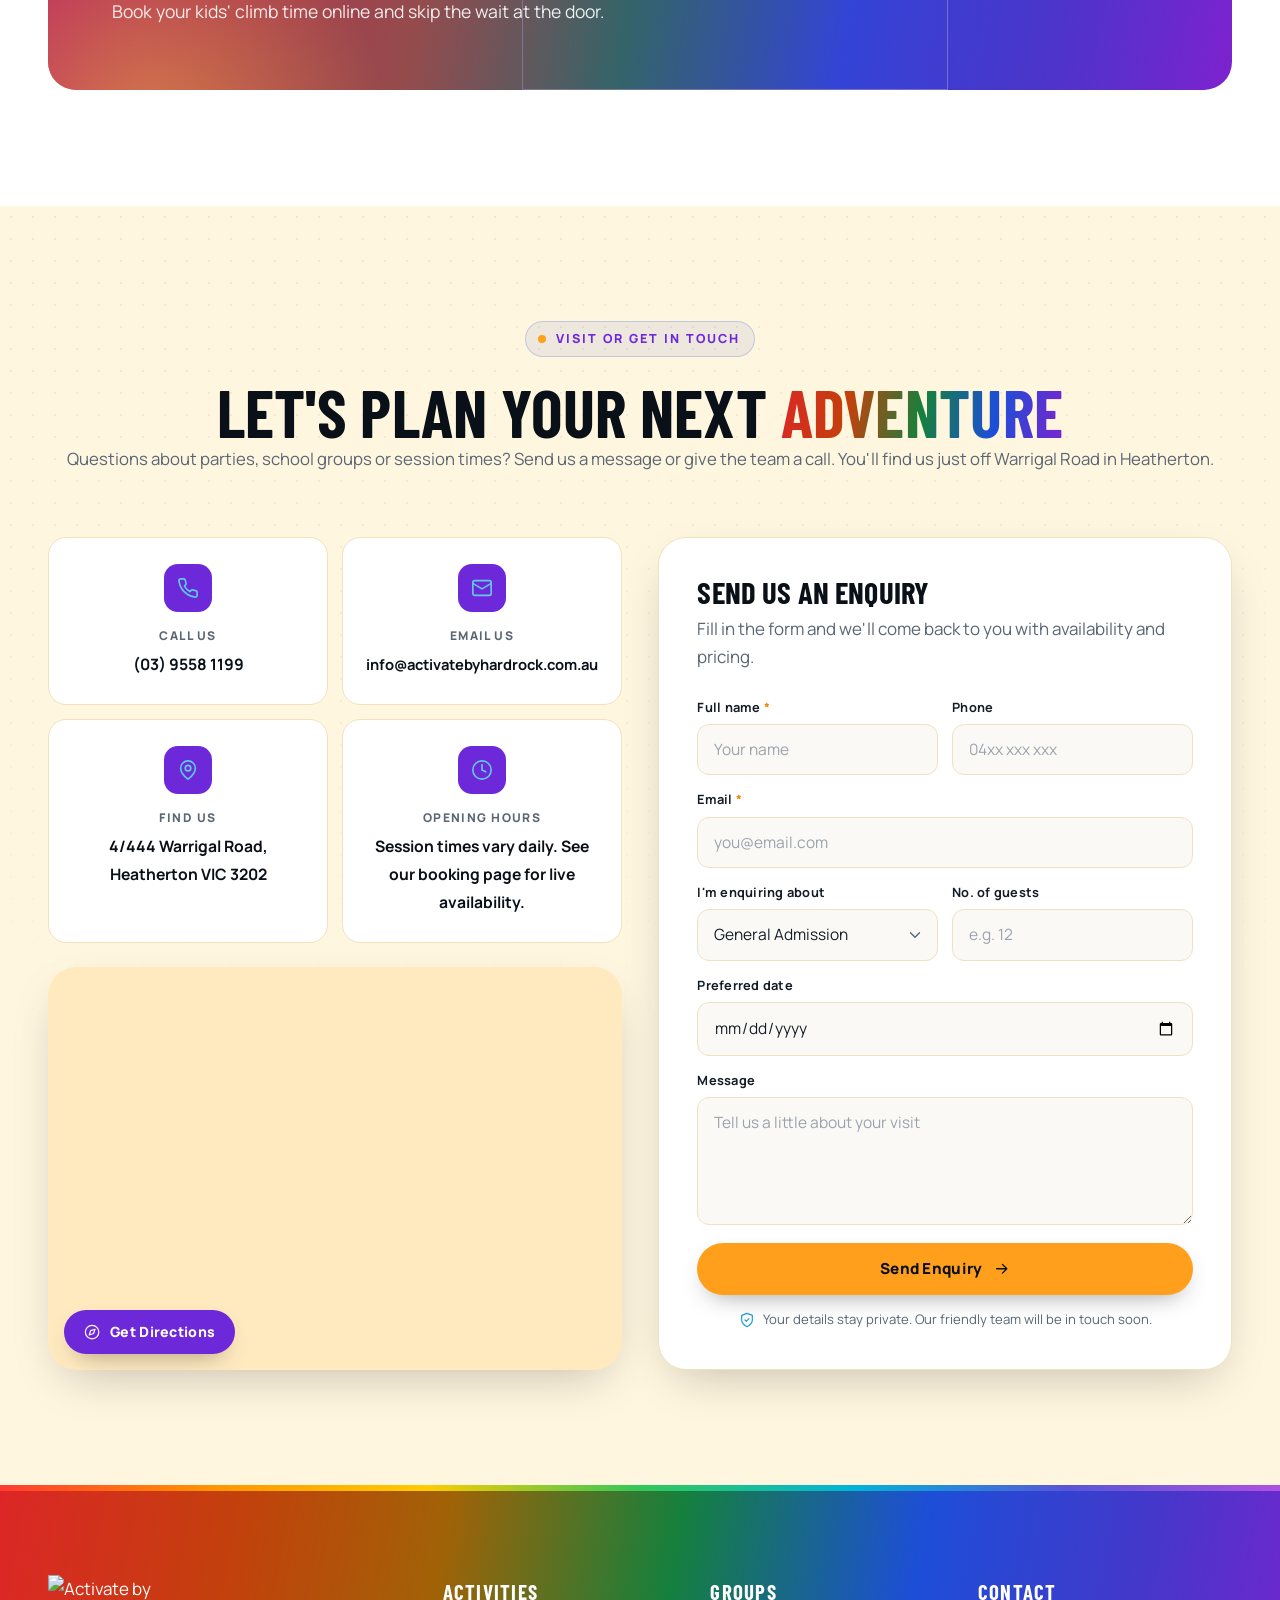
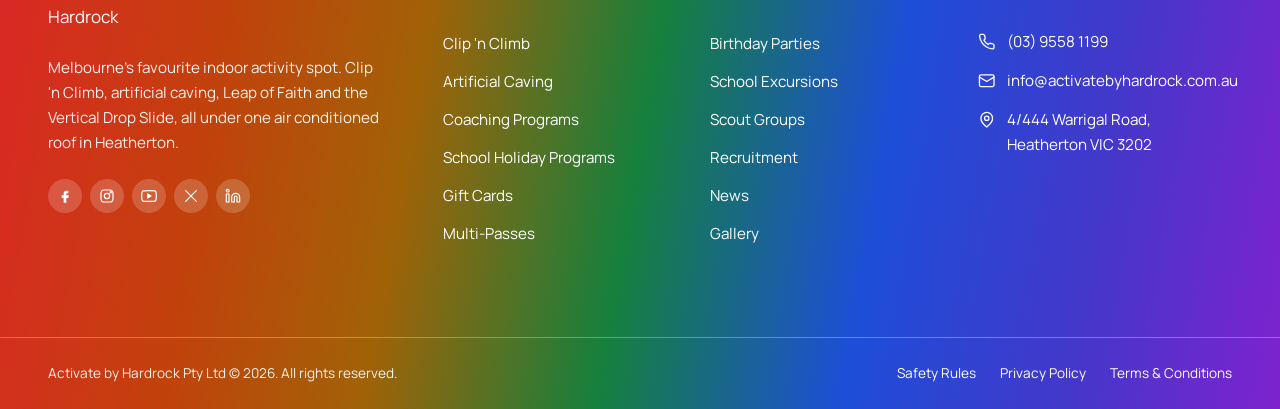
==== commit f064a49b: "Bump main stylesheet version for rainbow footer" ====
--- a/index.html
+++ b/index.html
@@ -12,7 +12,7 @@
 <meta name="robots" content="noindex, nofollow">
 <link rel="icon" href="https://www.activatebyhardrock.com.au/media/2020/06/cropped-favicon-1.png">
 <link rel="stylesheet" href="https://fonts.googleapis.com/css2?family=Barlow+Condensed:wght@500;600;700;800&family=Manrope:wght@400;500;600;700;800&display=swap">
-<link rel="stylesheet" href="activate-hardrock/assets/css/main.css?v=20261016-9">
+<link rel="stylesheet" href="activate-hardrock/assets/css/main.css?v=20261016-10">
 </head>
 <body class="home abh-home">
 <a class="skip-link" href="#main">Skip to content</a>
--- a/activate-hardrock/assets/css/main.css
+++ b/activate-hardrock/assets/css/main.css
@@ -1076,3 +1076,13 @@
 .info-list div > a, .info-list div > span { word-break: normal; overflow-wrap: anywhere; }
 .info-list a[href^="mailto"] { font-size: 0.92rem; }
 .info-list, .info-list li { text-align: center; }
+
+/* Footer: same rainbow as the header */
+.site-footer { background: var(--rainbow-deep); color: rgba(255, 255, 255, 0.92); }
+.site-footer a, .footer-contact li { color: #fff; }
+.footer-col h3 { color: #fff; }
+.footer-contact .icon { color: #fff; }
+.footer-links a:hover, .footer-contact a:hover, .footer-bottom a:hover { color: #fff; text-decoration: underline; text-underline-offset: 4px; }
+.footer-bottom { border-top-color: rgba(255, 255, 255, 0.3); }
+.site-footer .socials a { background: rgba(255, 255, 255, 0.18); color: #fff; }
+.site-footer .socials a:hover { background: #fff; color: var(--v); }
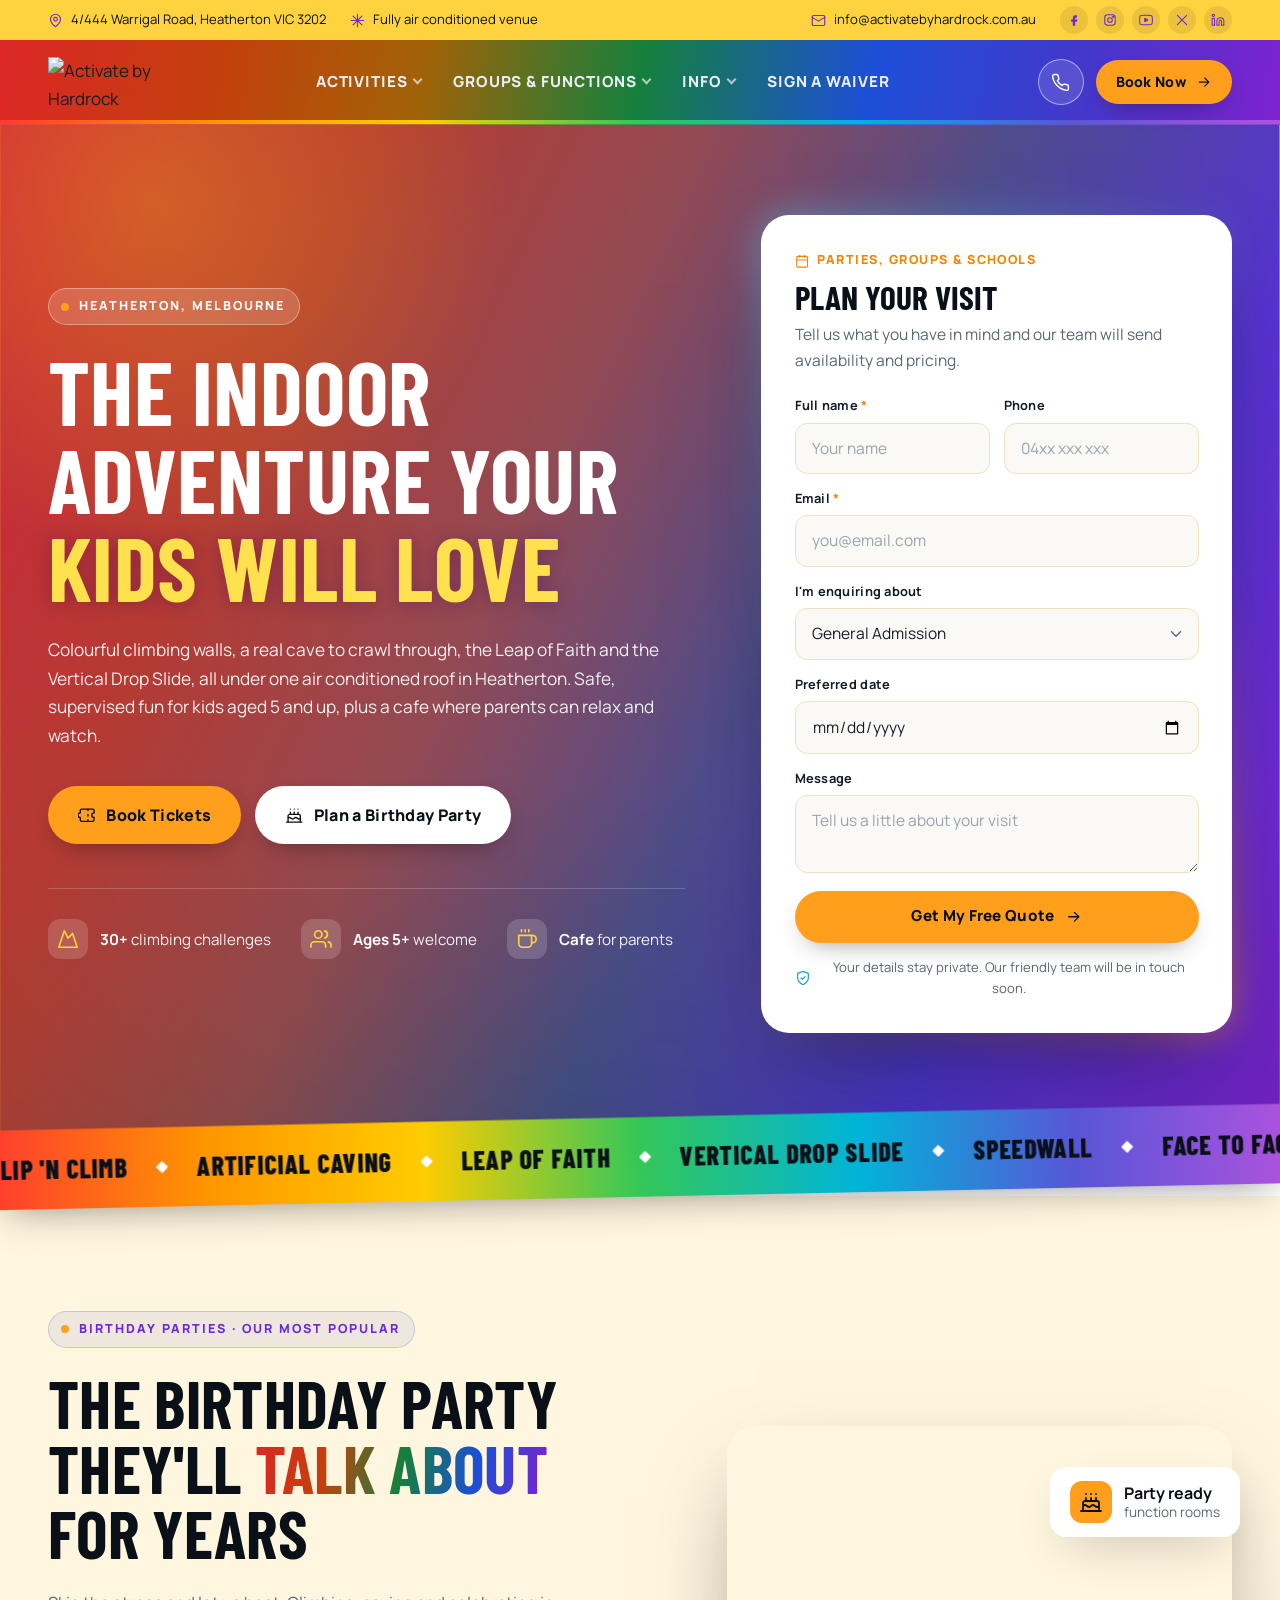
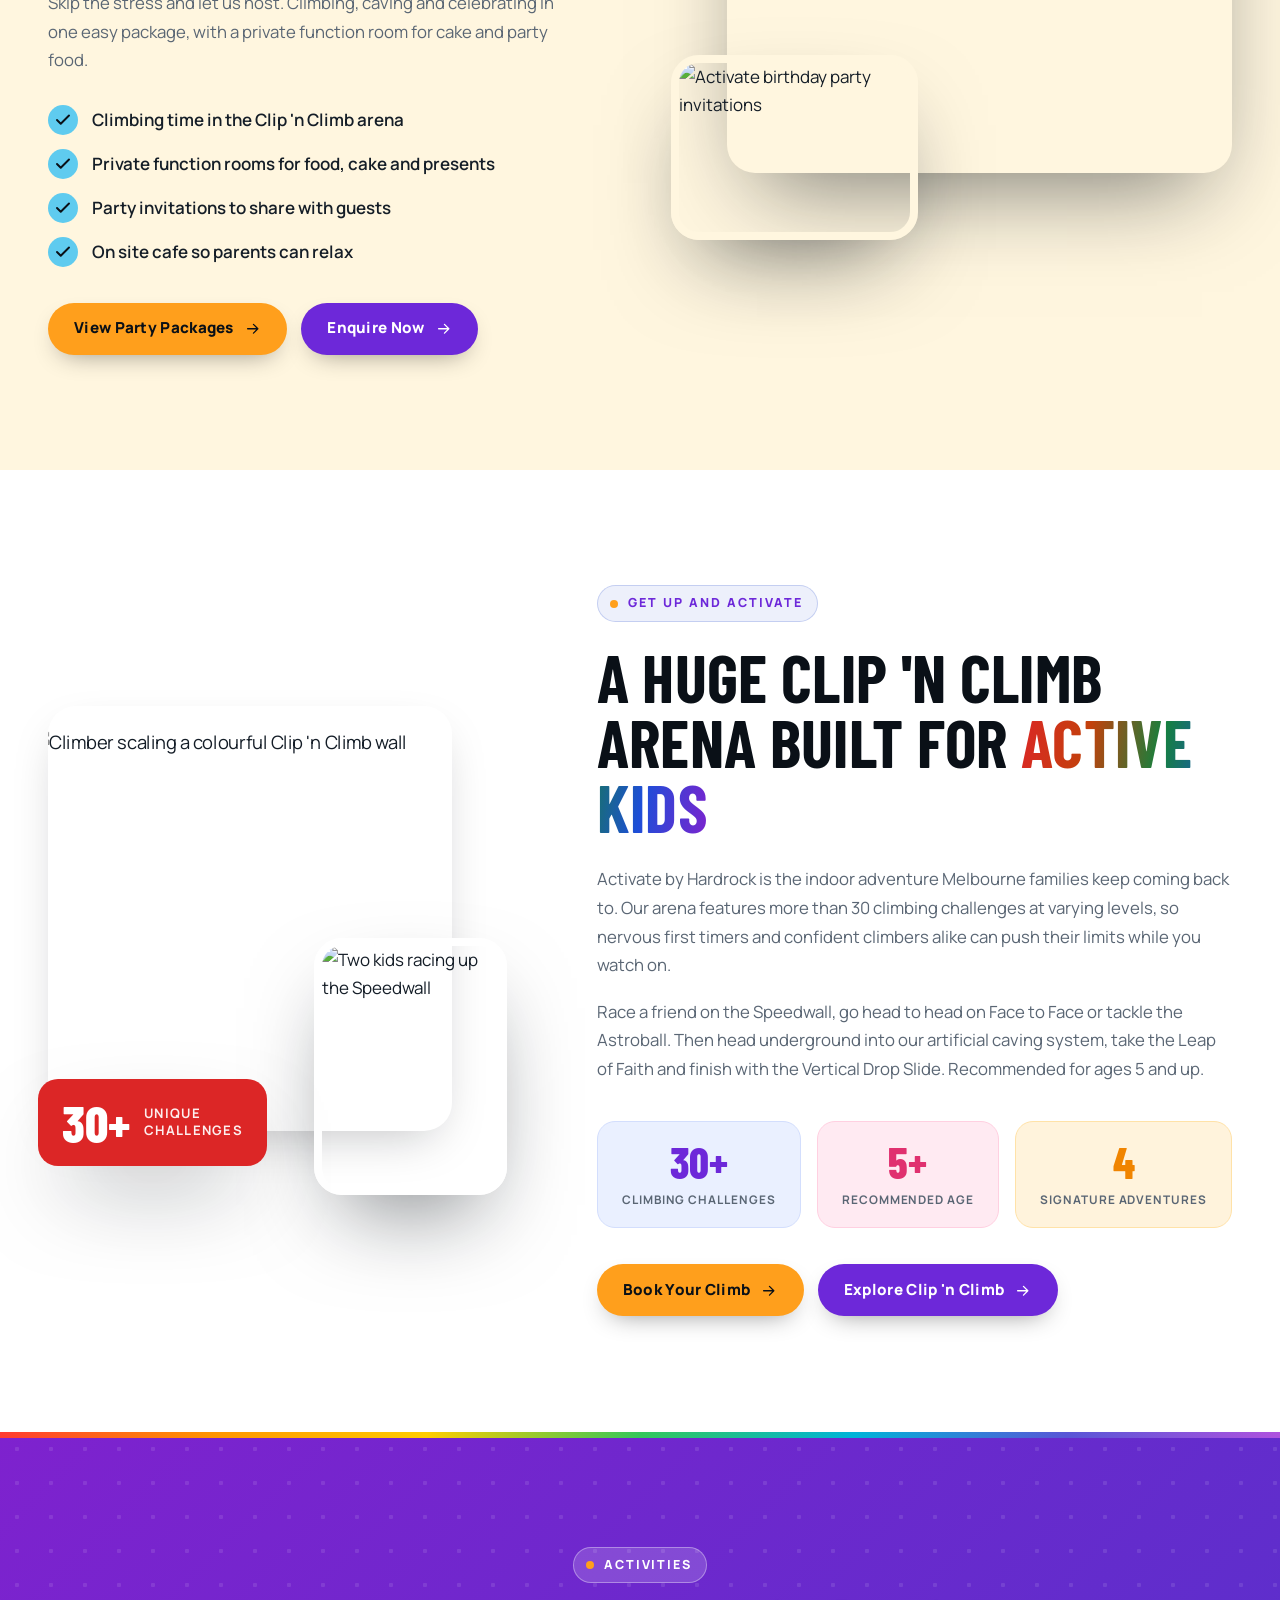
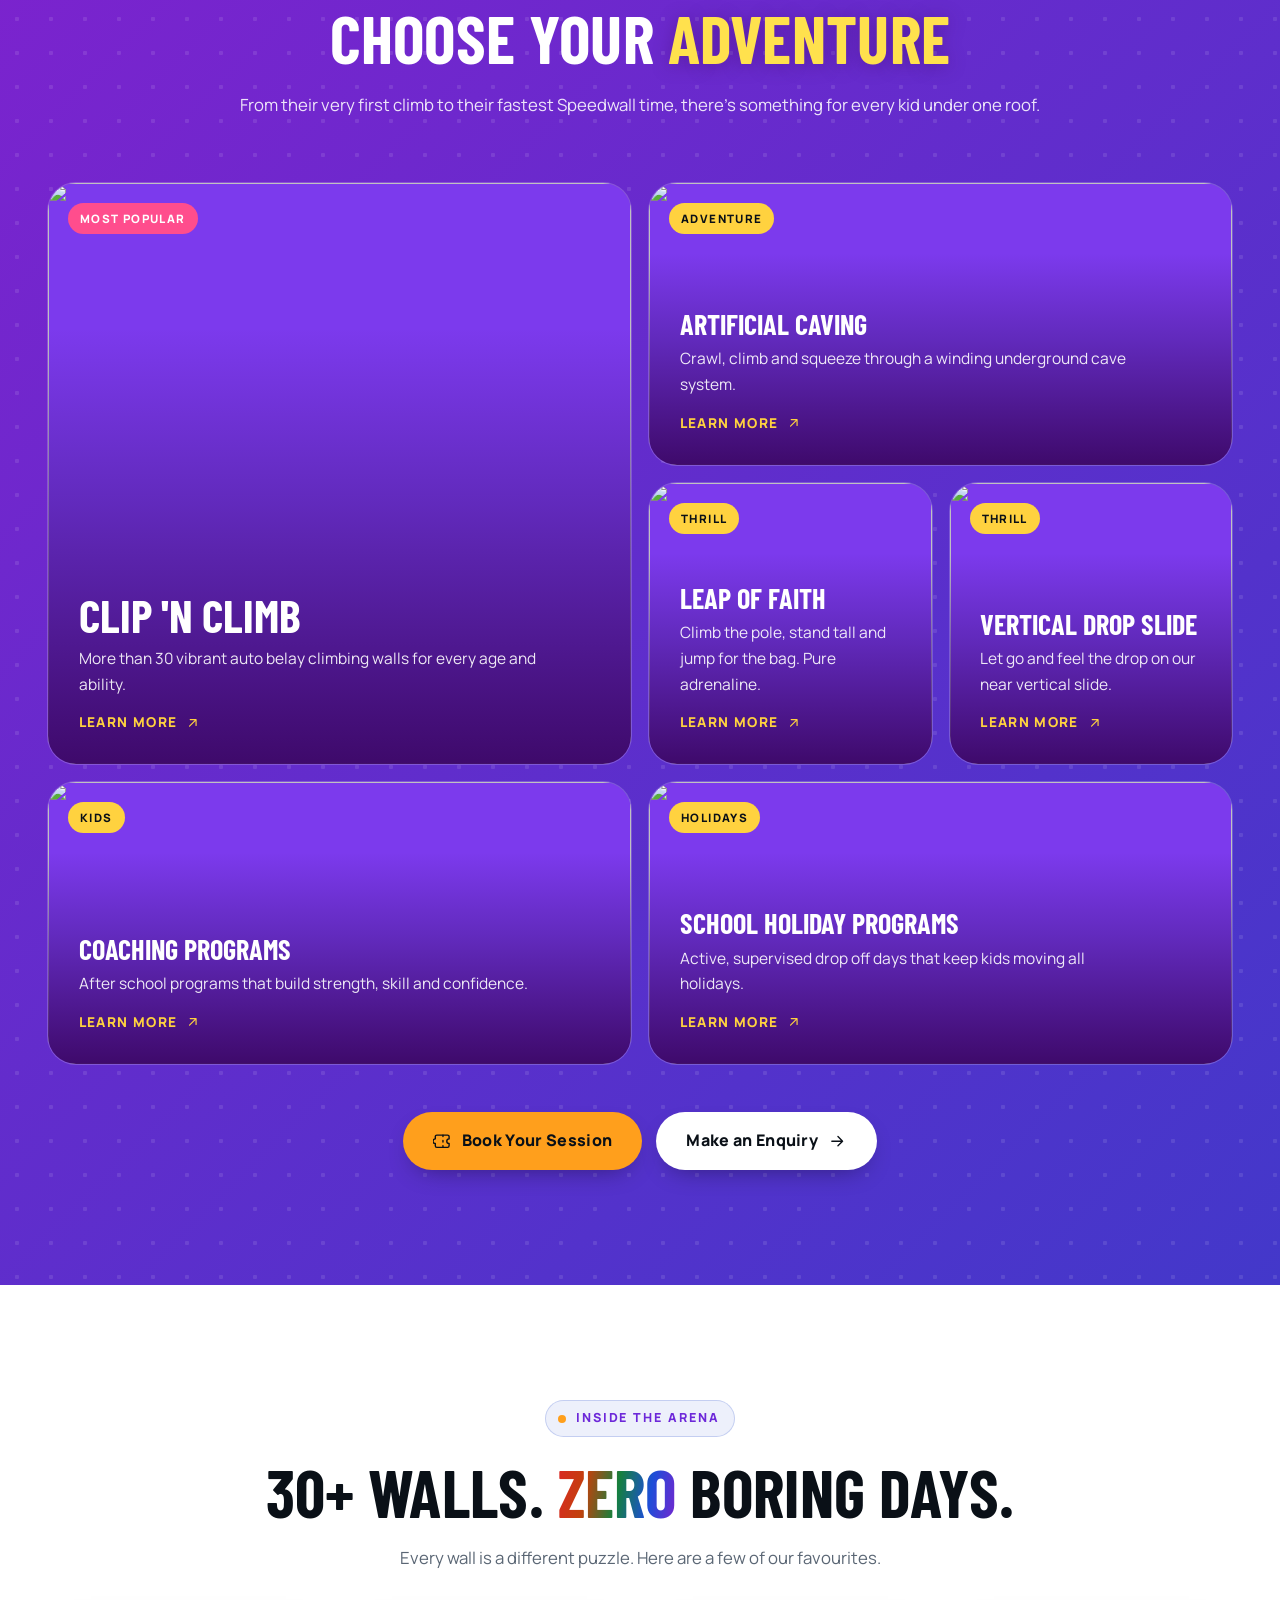
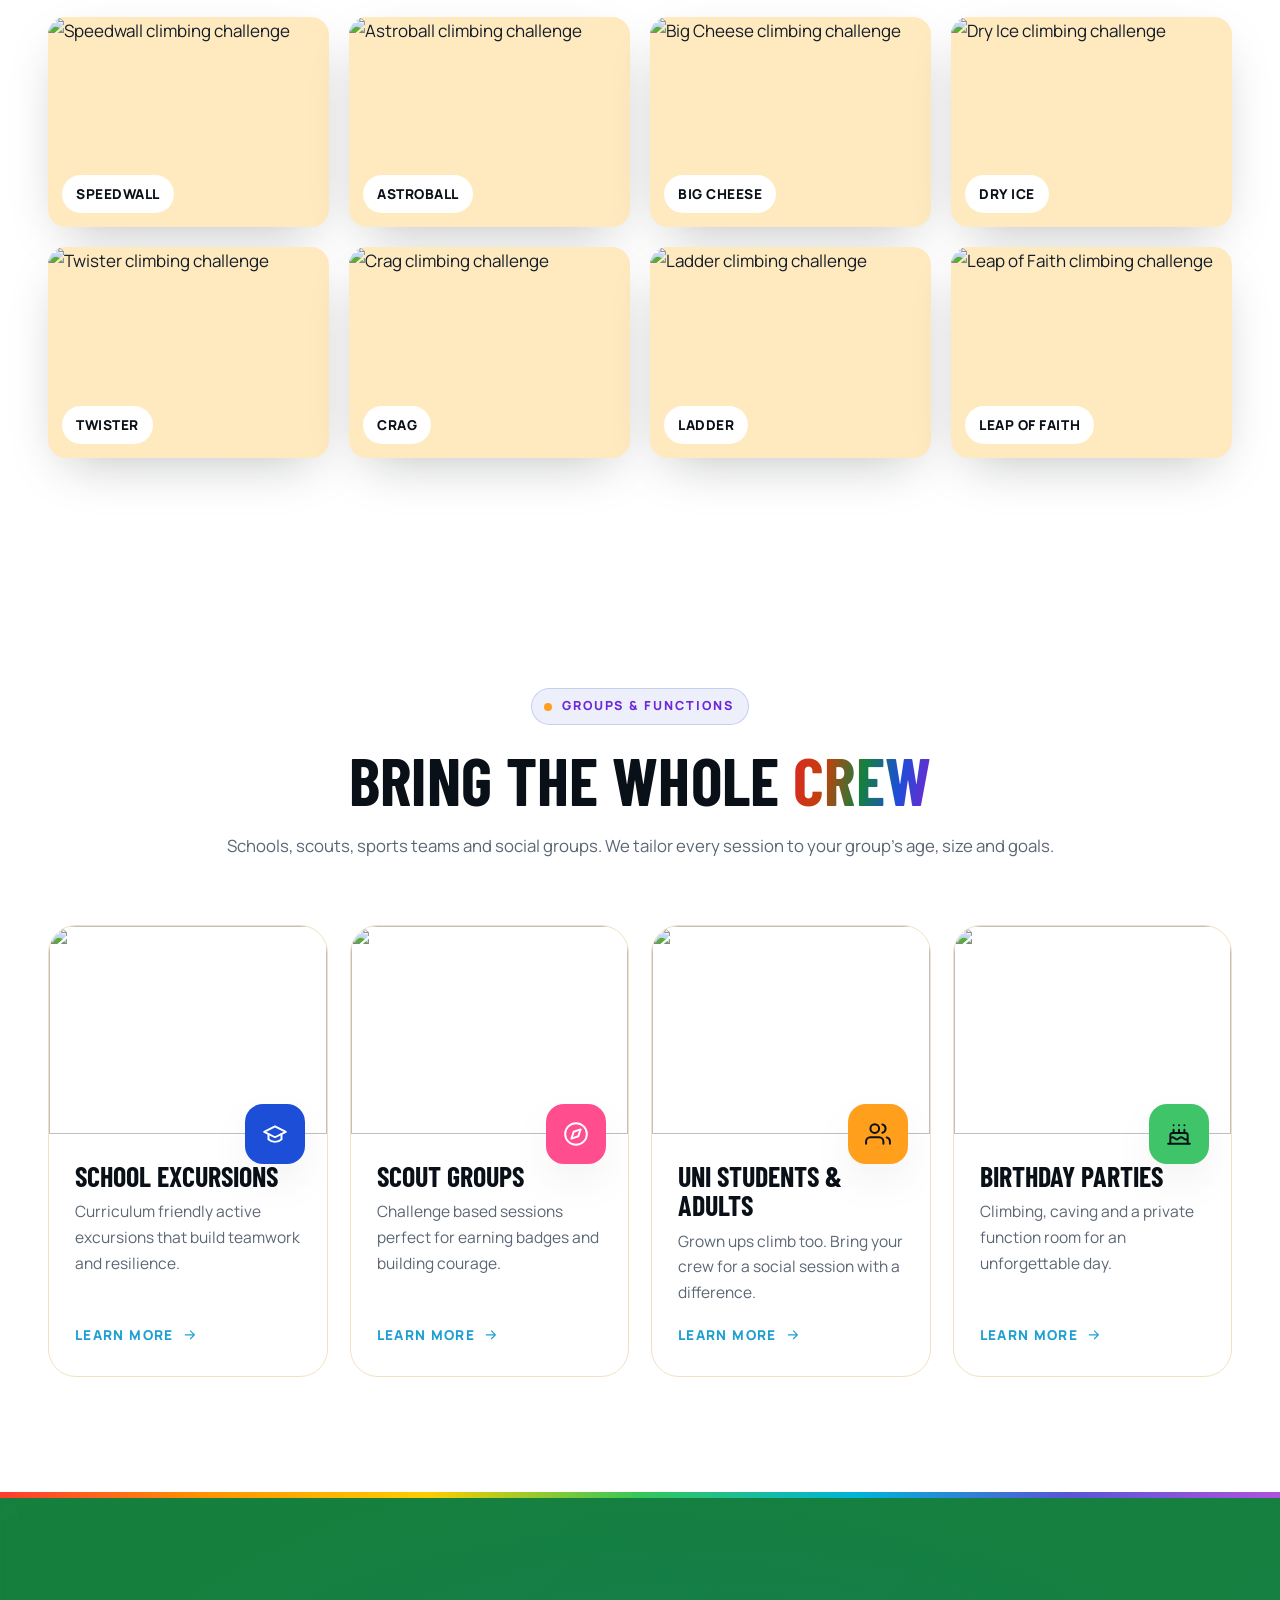
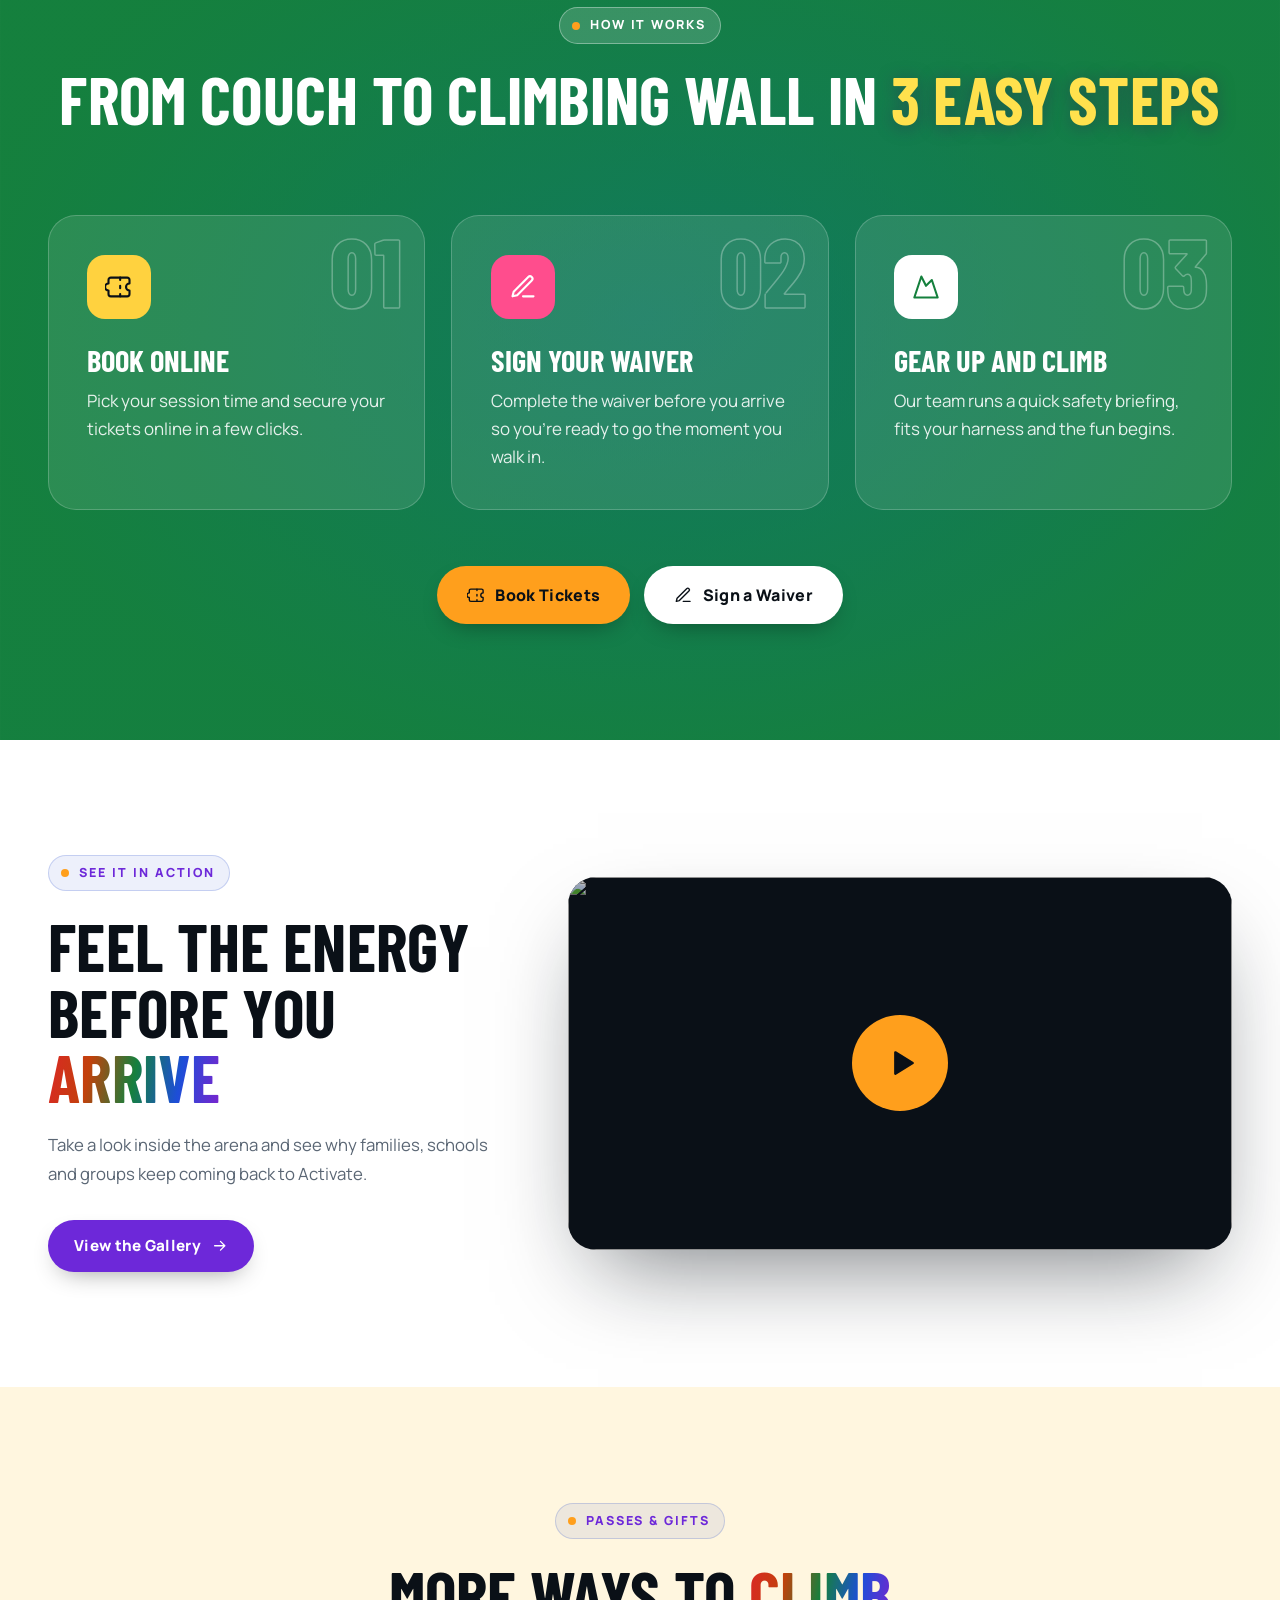
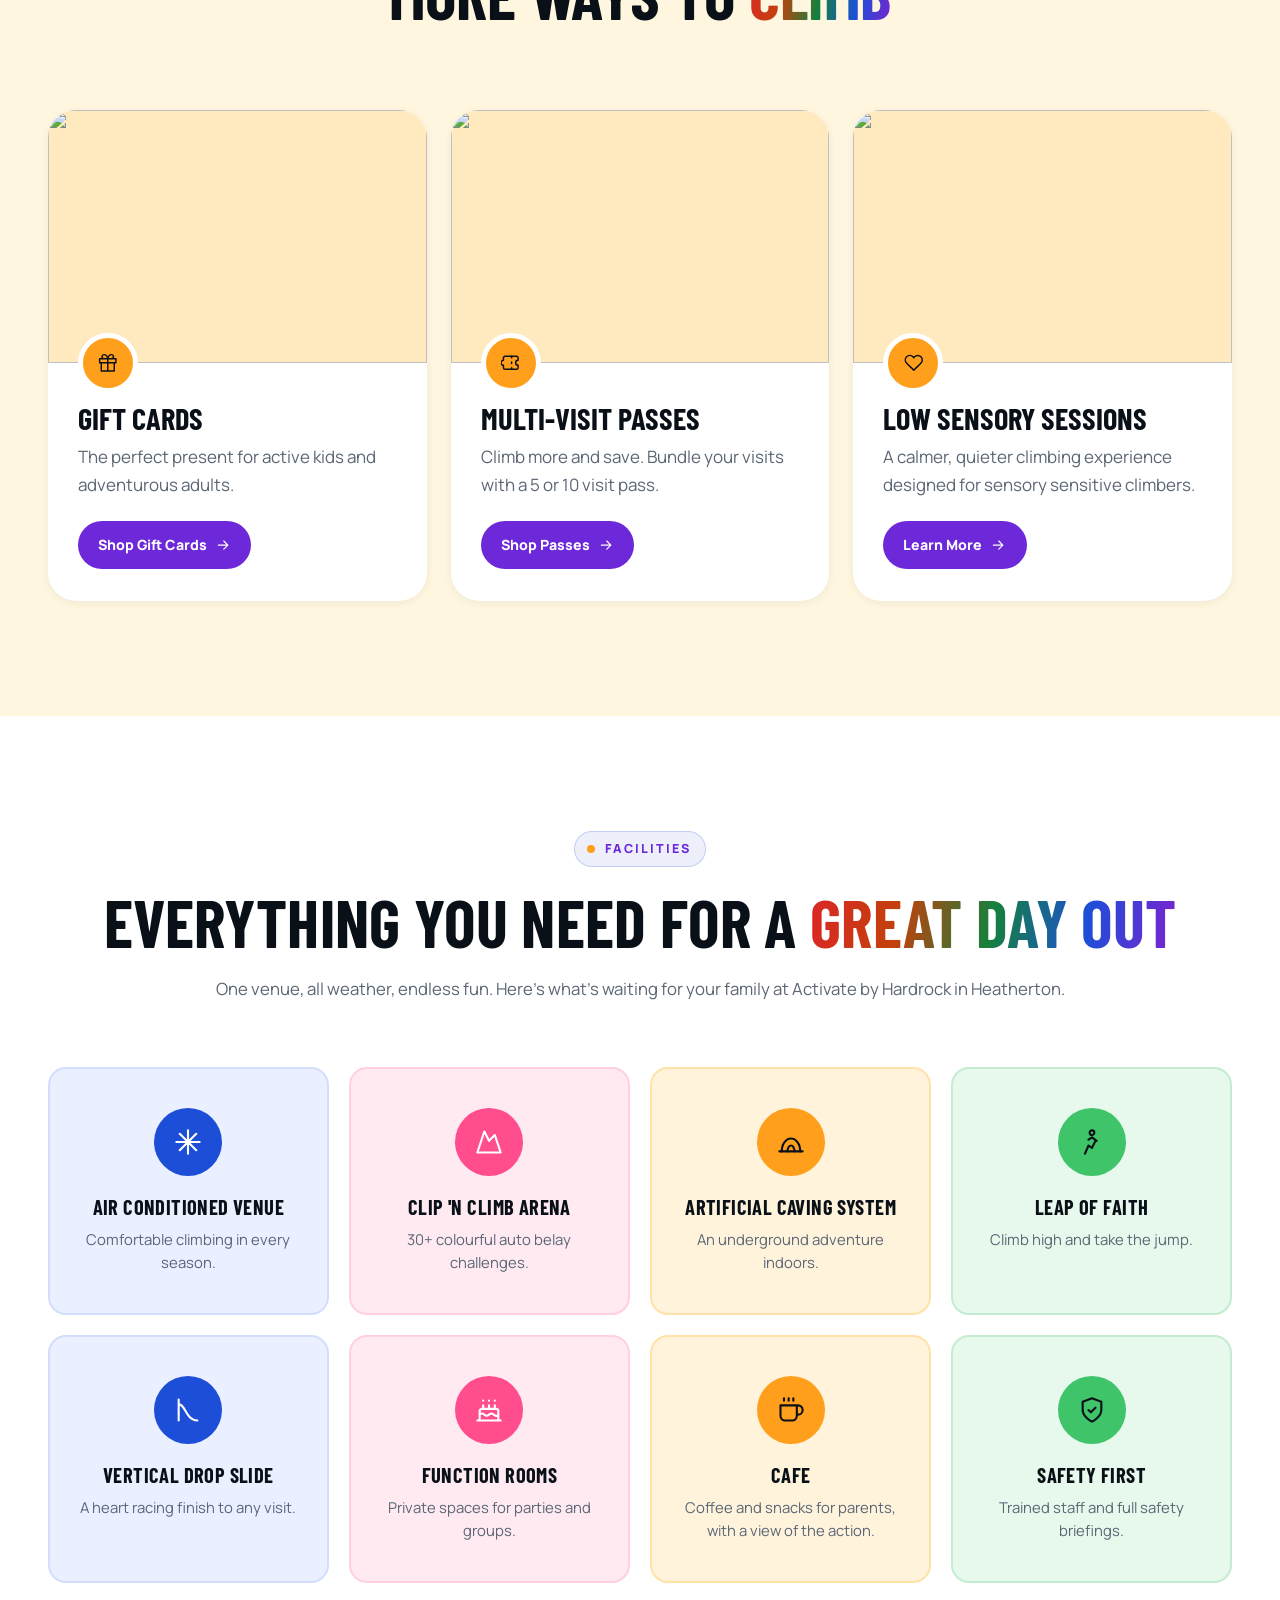
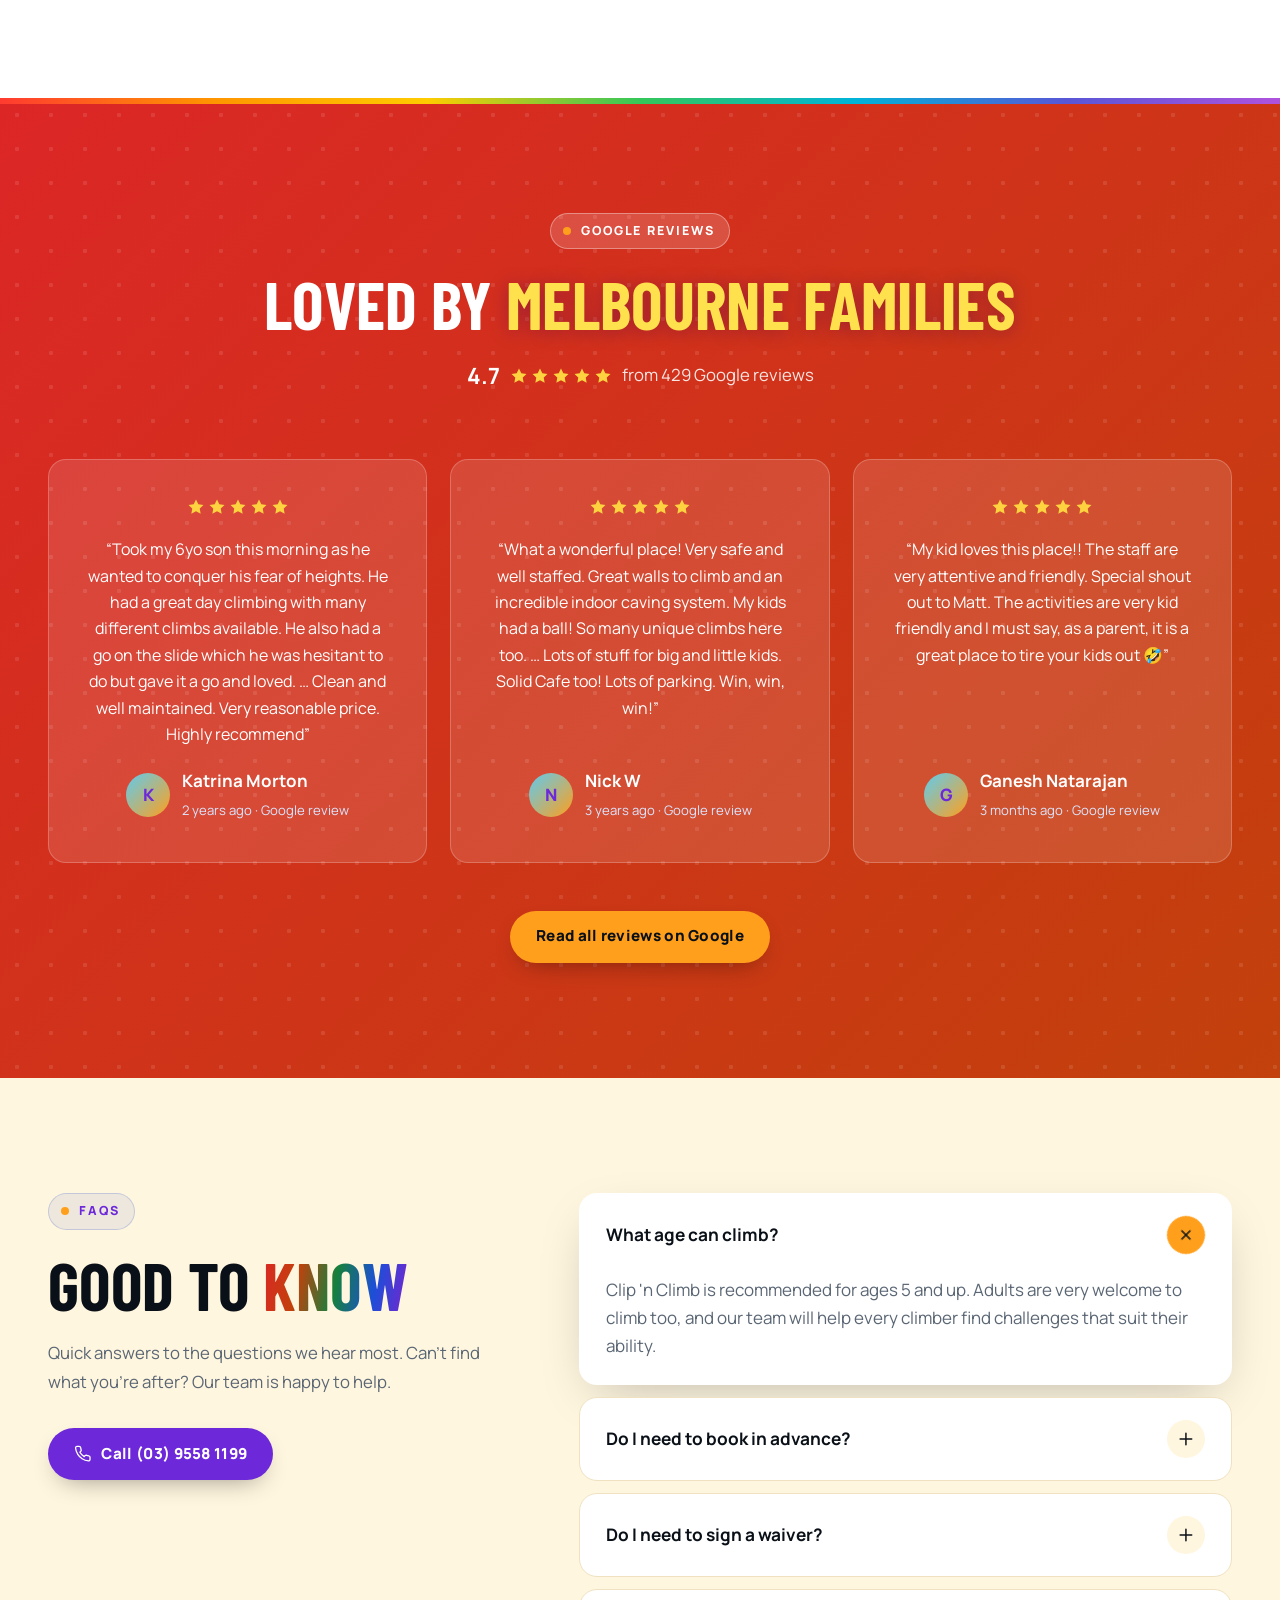
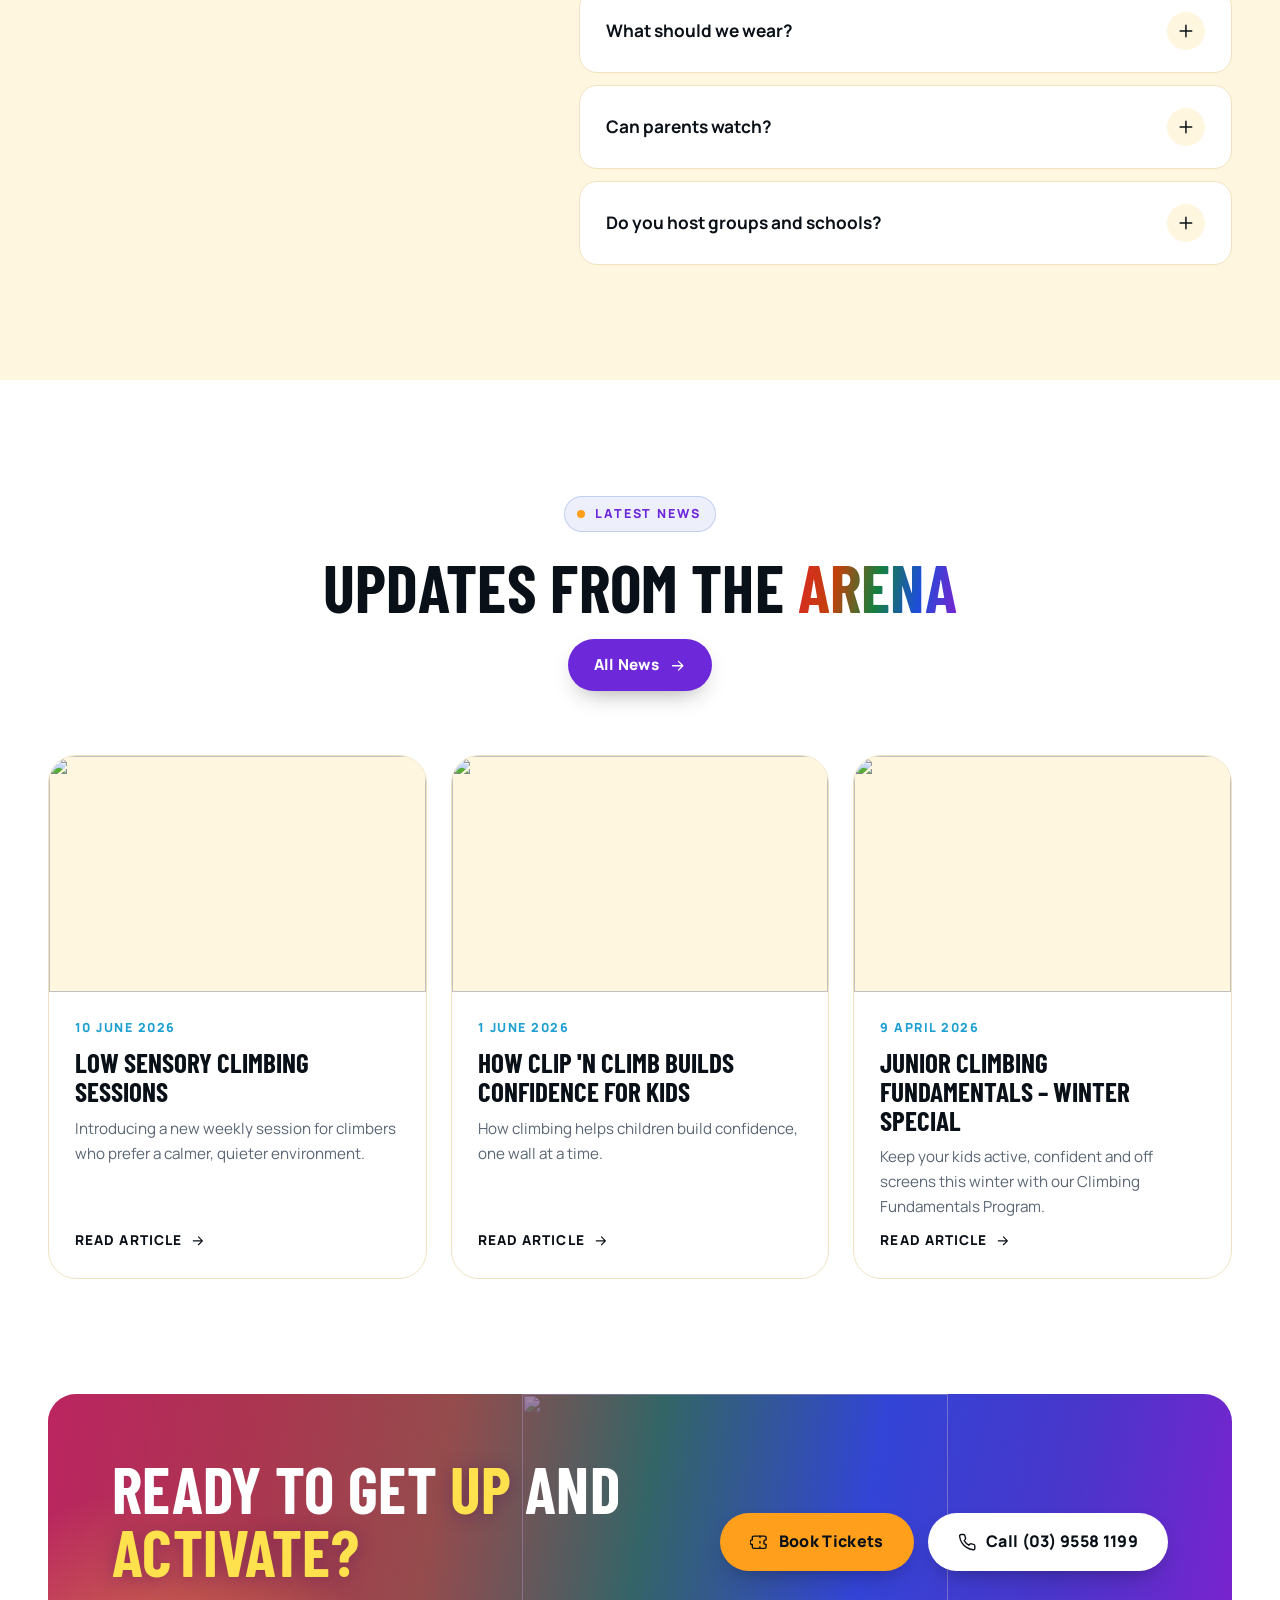
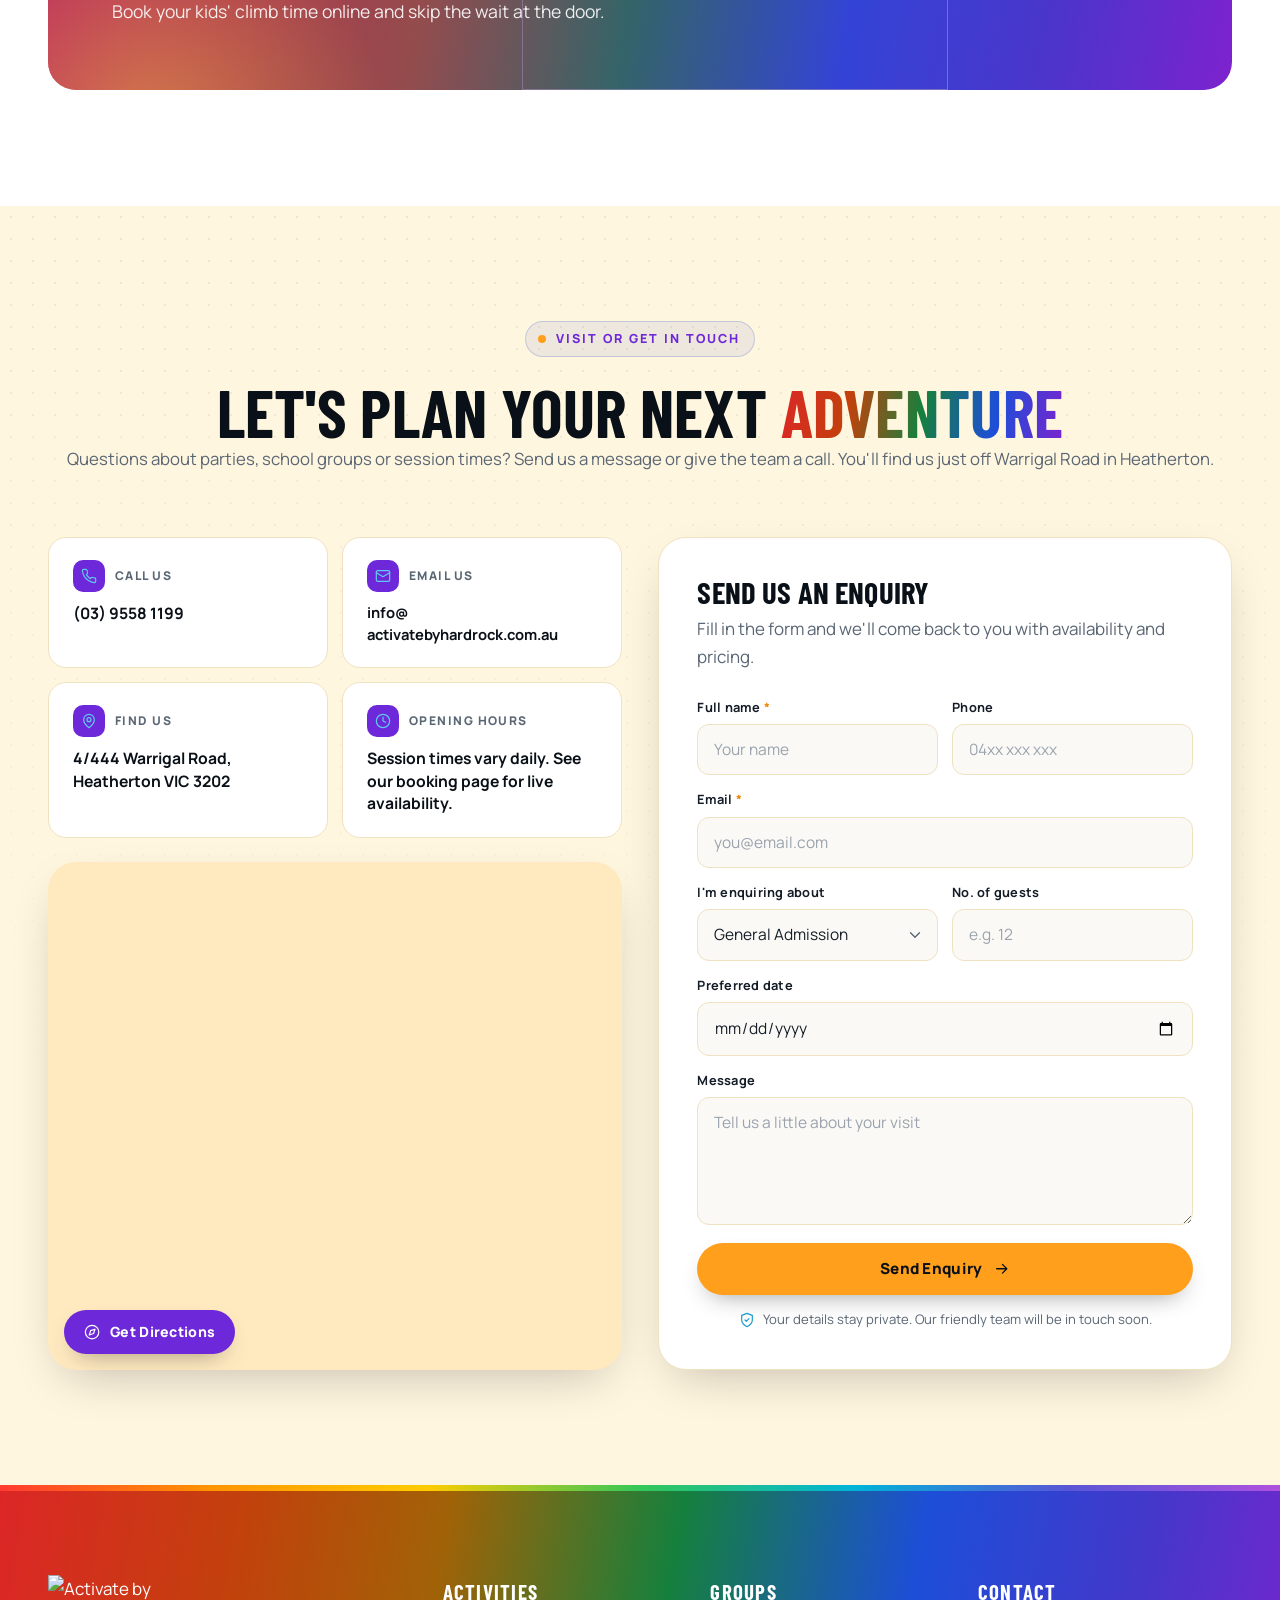
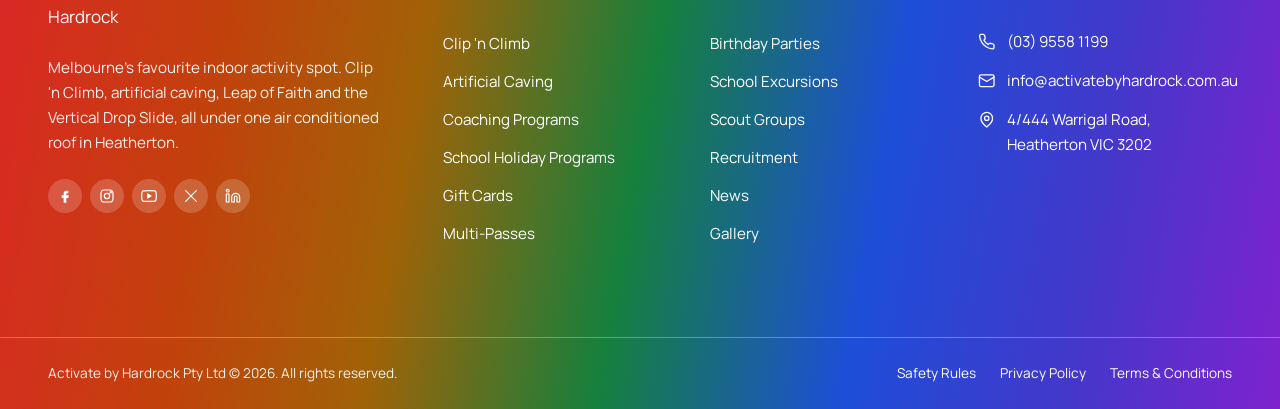
==== commit a9d6aecf: "Bump main stylesheet version" ====
--- a/index.html
+++ b/index.html
@@ -12,7 +12,7 @@
 <meta name="robots" content="noindex, nofollow">
 <link rel="icon" href="https://www.activatebyhardrock.com.au/media/2020/06/cropped-favicon-1.png">
 <link rel="stylesheet" href="https://fonts.googleapis.com/css2?family=Barlow+Condensed:wght@500;600;700;800&family=Manrope:wght@400;500;600;700;800&display=swap">
-<link rel="stylesheet" href="activate-hardrock/assets/css/main.css?v=20261016-10">
+<link rel="stylesheet" href="activate-hardrock/assets/css/main.css?v=20261016-11">
 </head>
 <body class="home abh-home">
 <a class="skip-link" href="#main">Skip to content</a>
--- a/activate-hardrock/assets/css/main.css
+++ b/activate-hardrock/assets/css/main.css
@@ -1086,3 +1086,14 @@
 .footer-bottom { border-top-color: rgba(255, 255, 255, 0.3); }
 .site-footer .socials a { background: rgba(255, 255, 255, 0.18); color: #fff; }
 .site-footer .socials a:hover { background: #fff; color: var(--v); }
+
+/* Contact info cards: small icon beside the label, value below, left-aligned */
+.info-list, .info-list li { text-align: left; }
+.info-list li { display: grid; grid-template-columns: auto 1fr; align-items: center; column-gap: 10px; row-gap: 10px; padding: 22px 24px; }
+.info-list li > div { display: contents; }
+.info-list__icon { width: 32px; height: 32px; border-radius: 10px; }
+.info-list__icon .icon { width: 16px; height: 16px; }
+.info-list small { margin: 0; }
+.info-list div > a, .info-list div > span { grid-column: 1 / -1; }
+@media (max-width: 767px) { .info-list, .info-list li { text-align: left; } }
+.info-list li { align-content: start; }
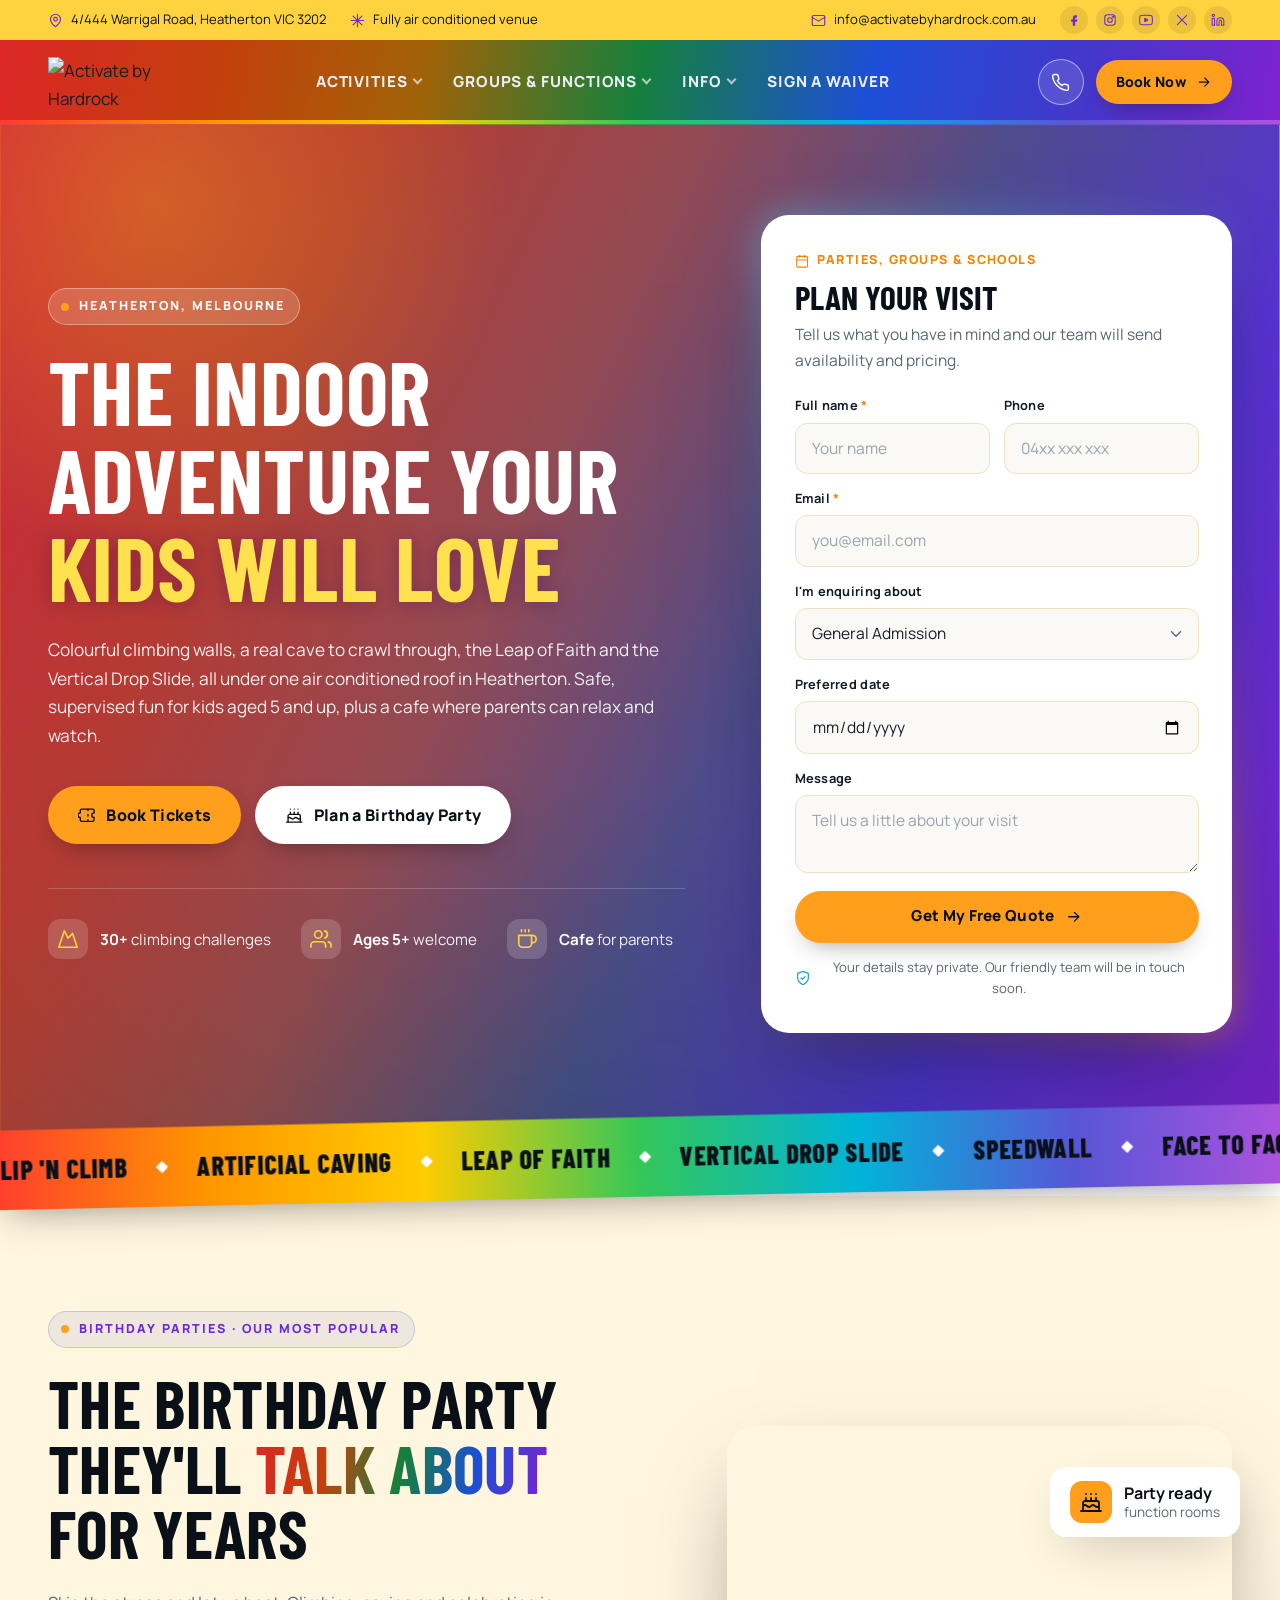
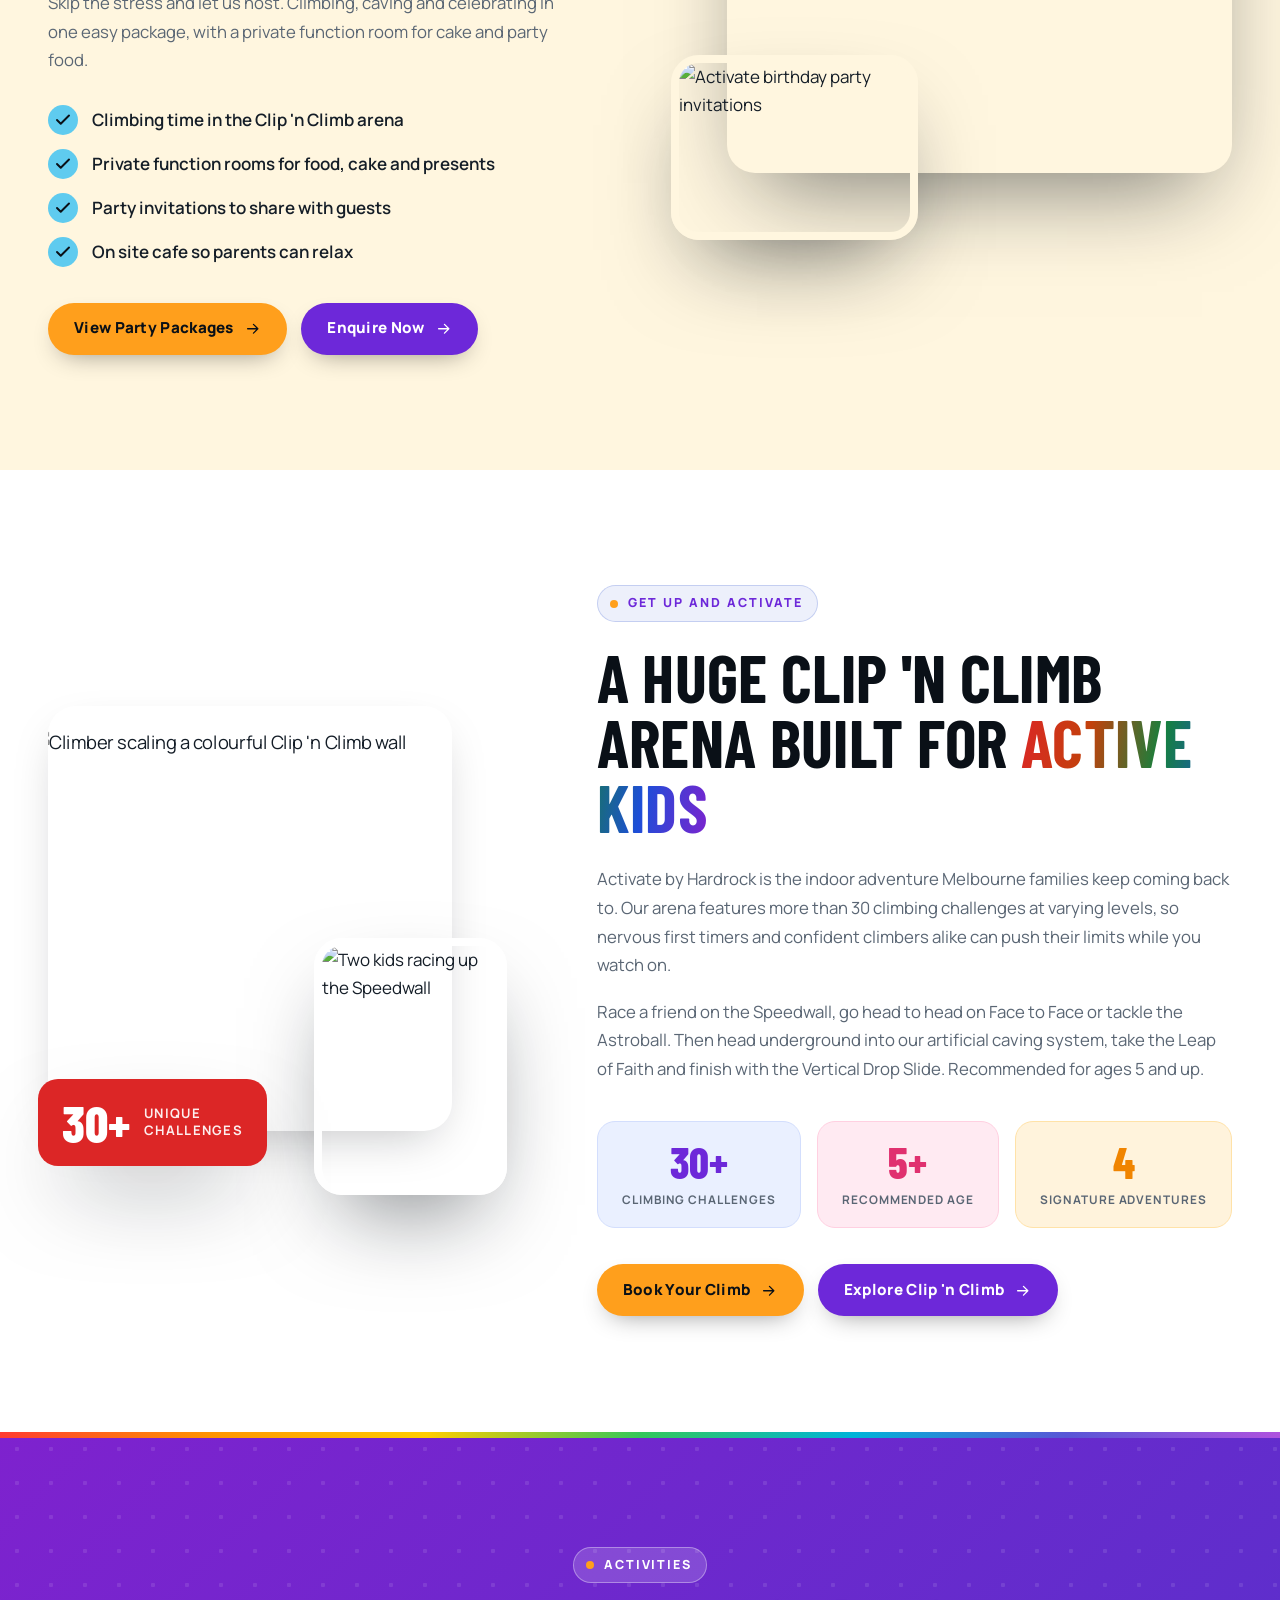
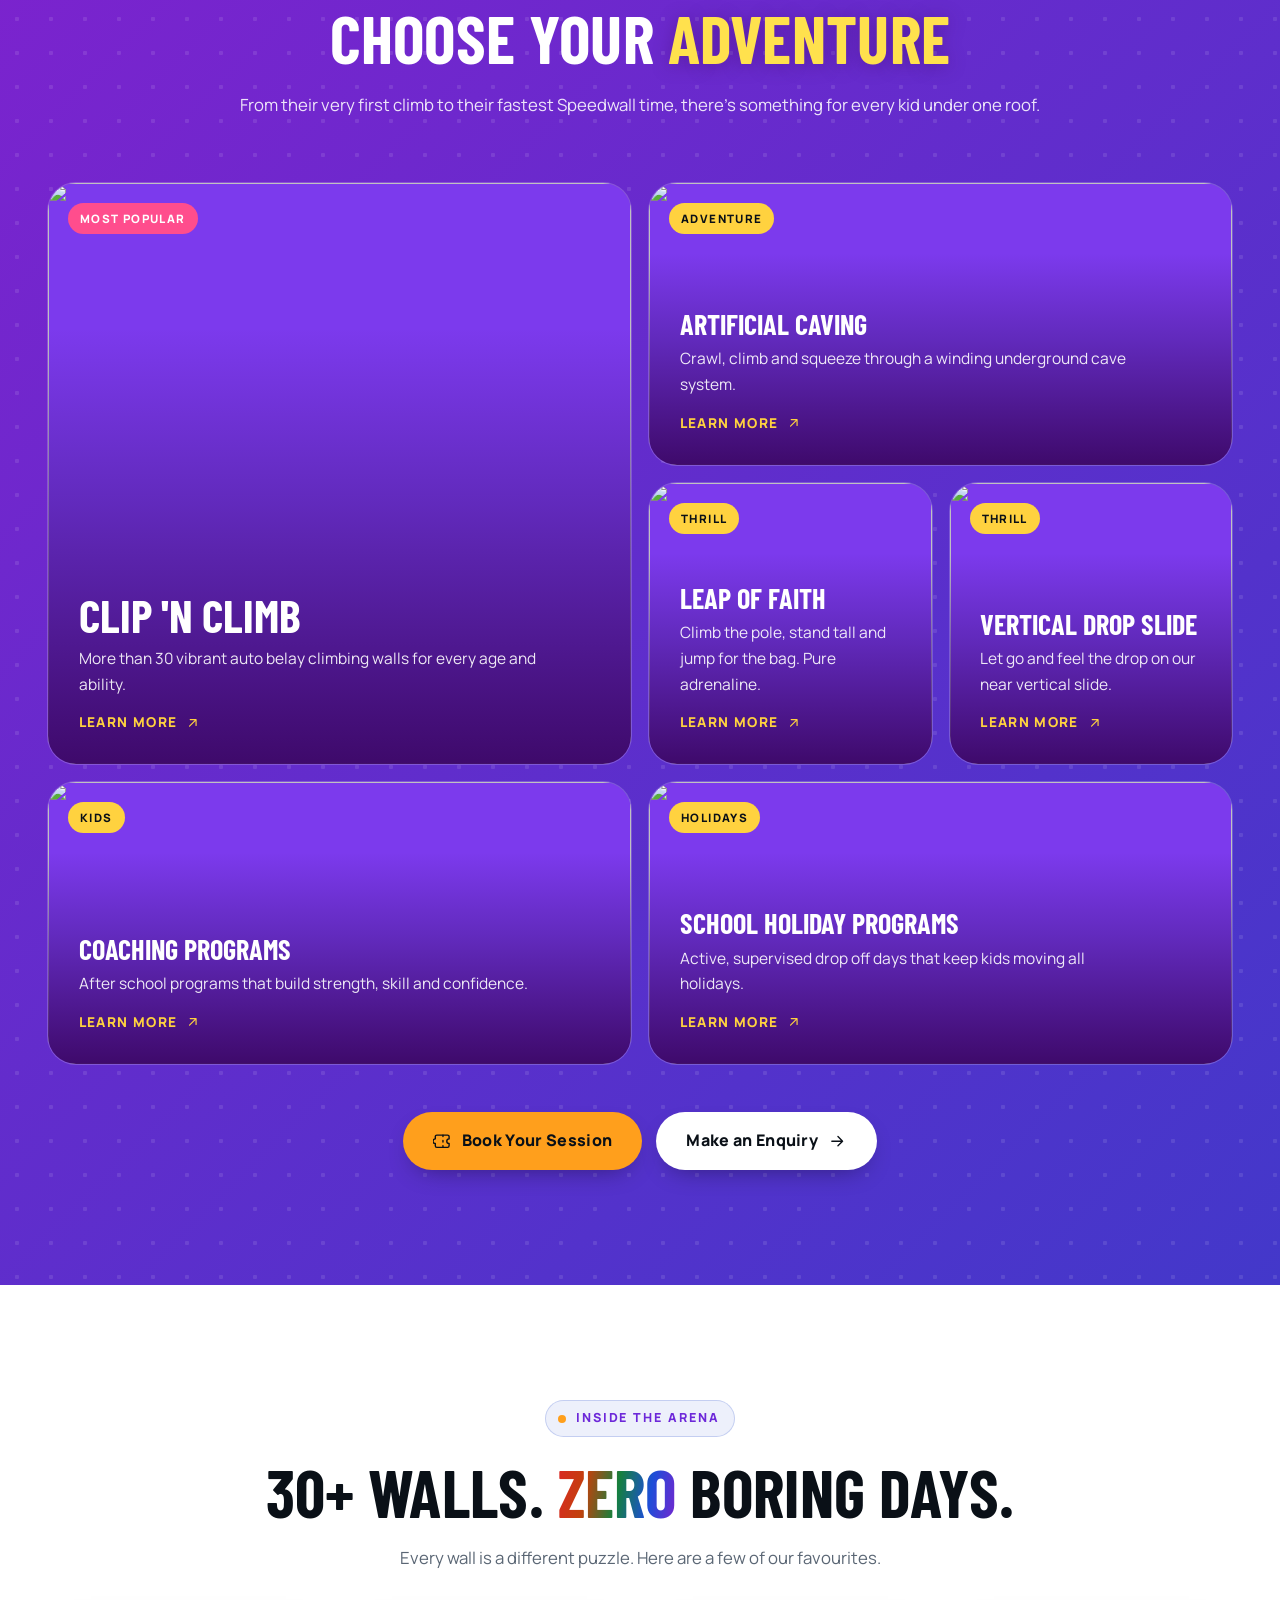
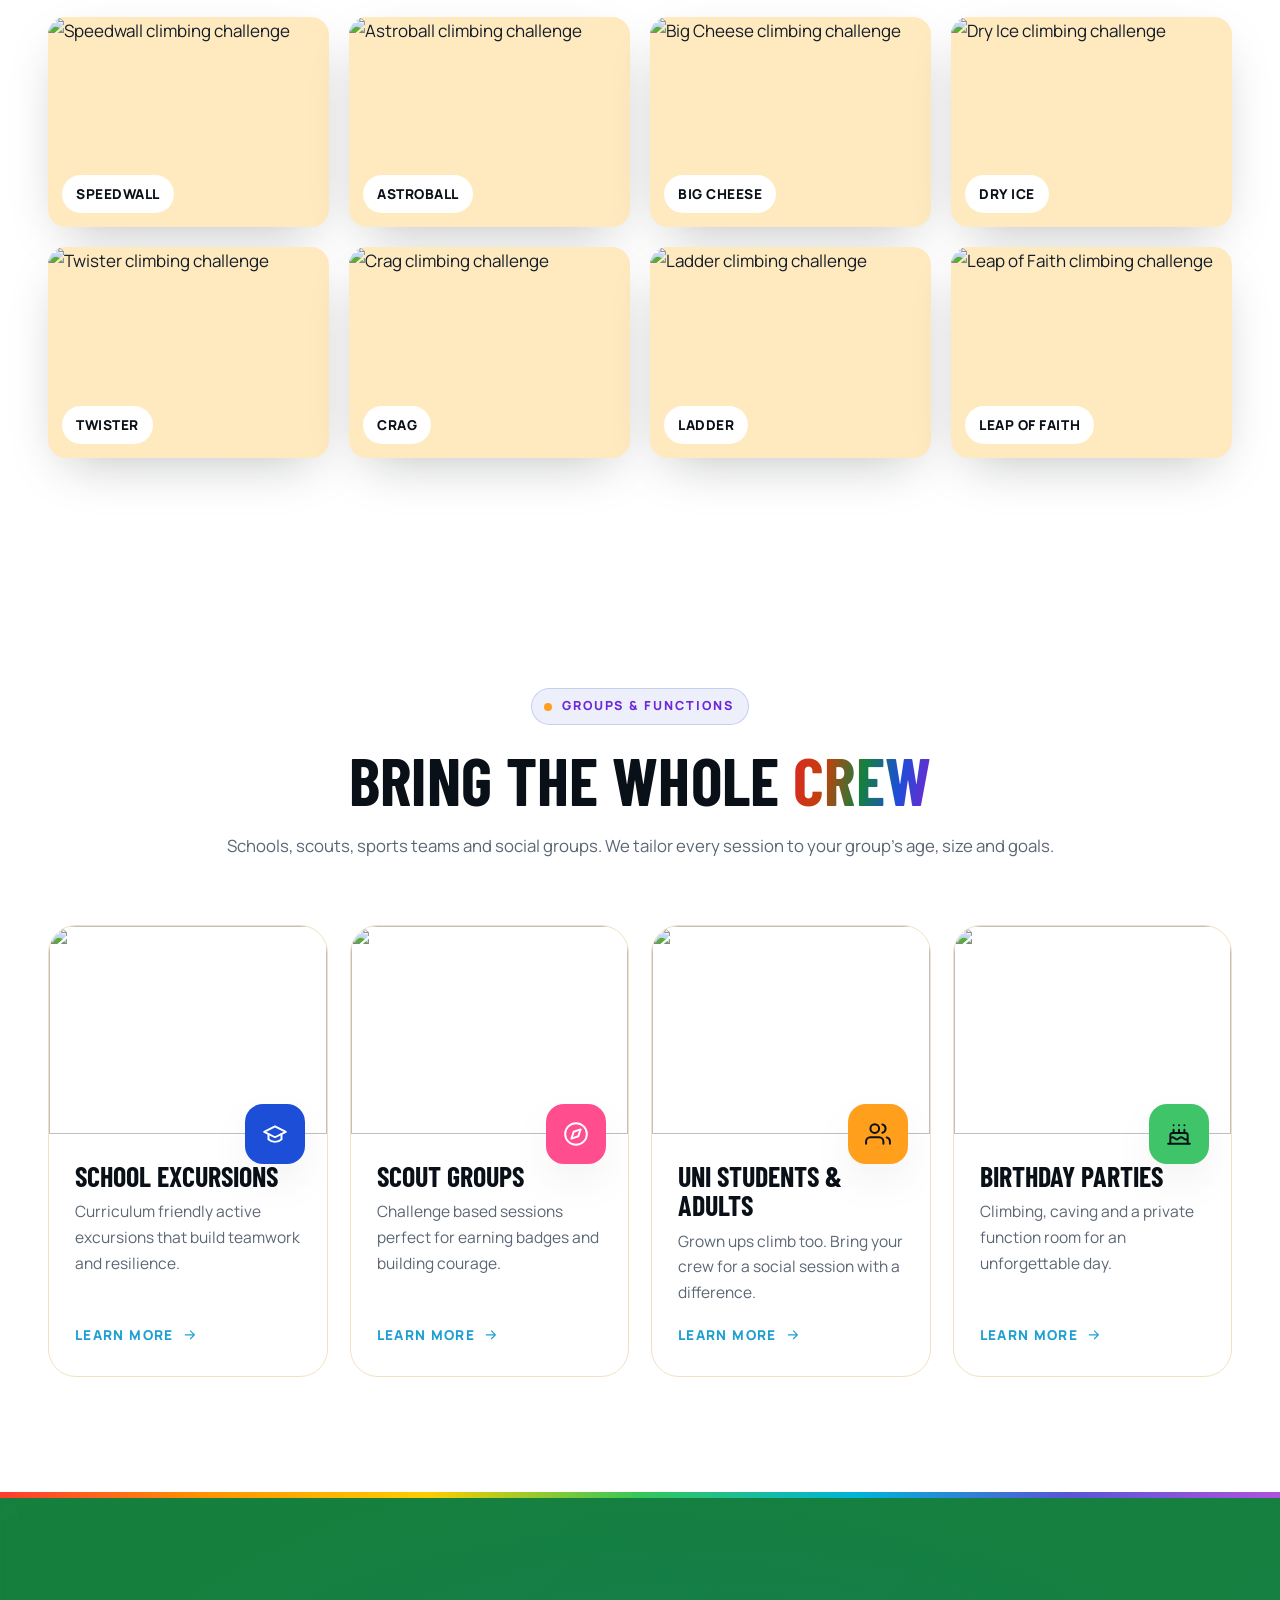
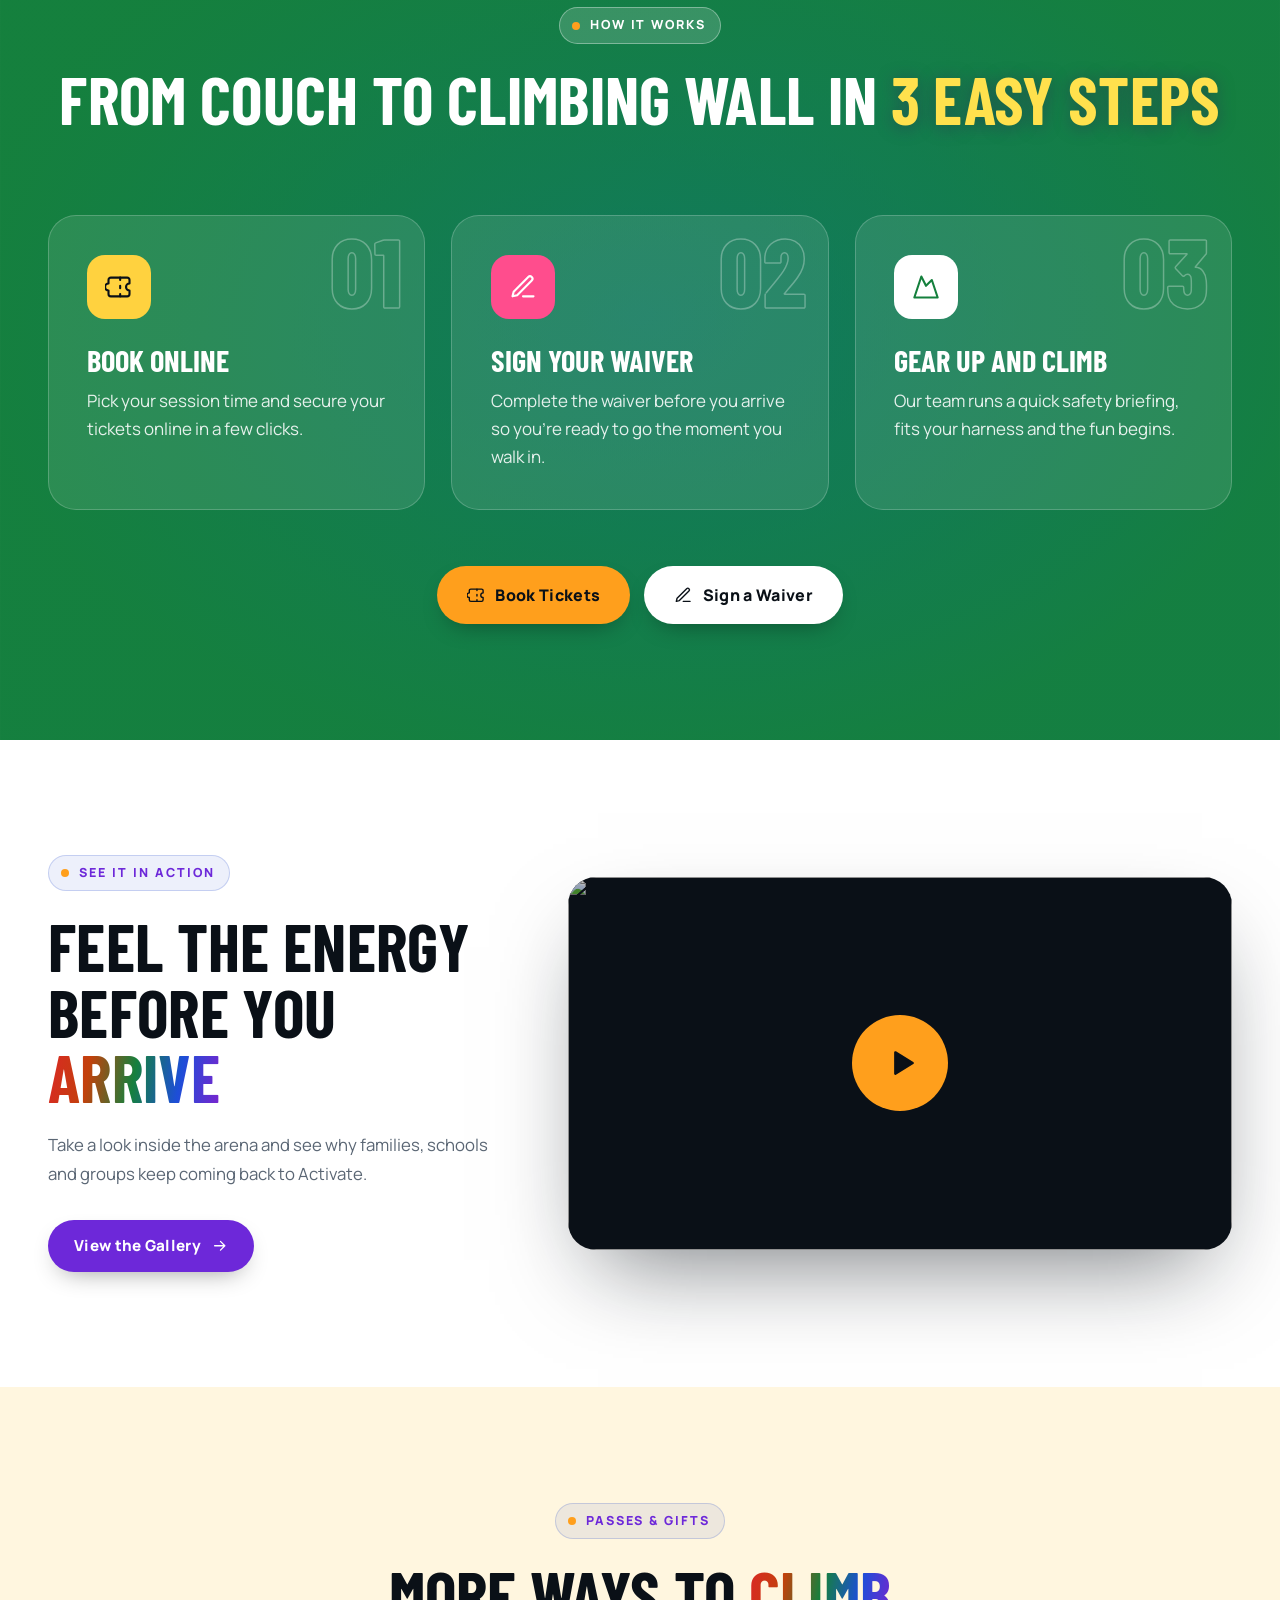
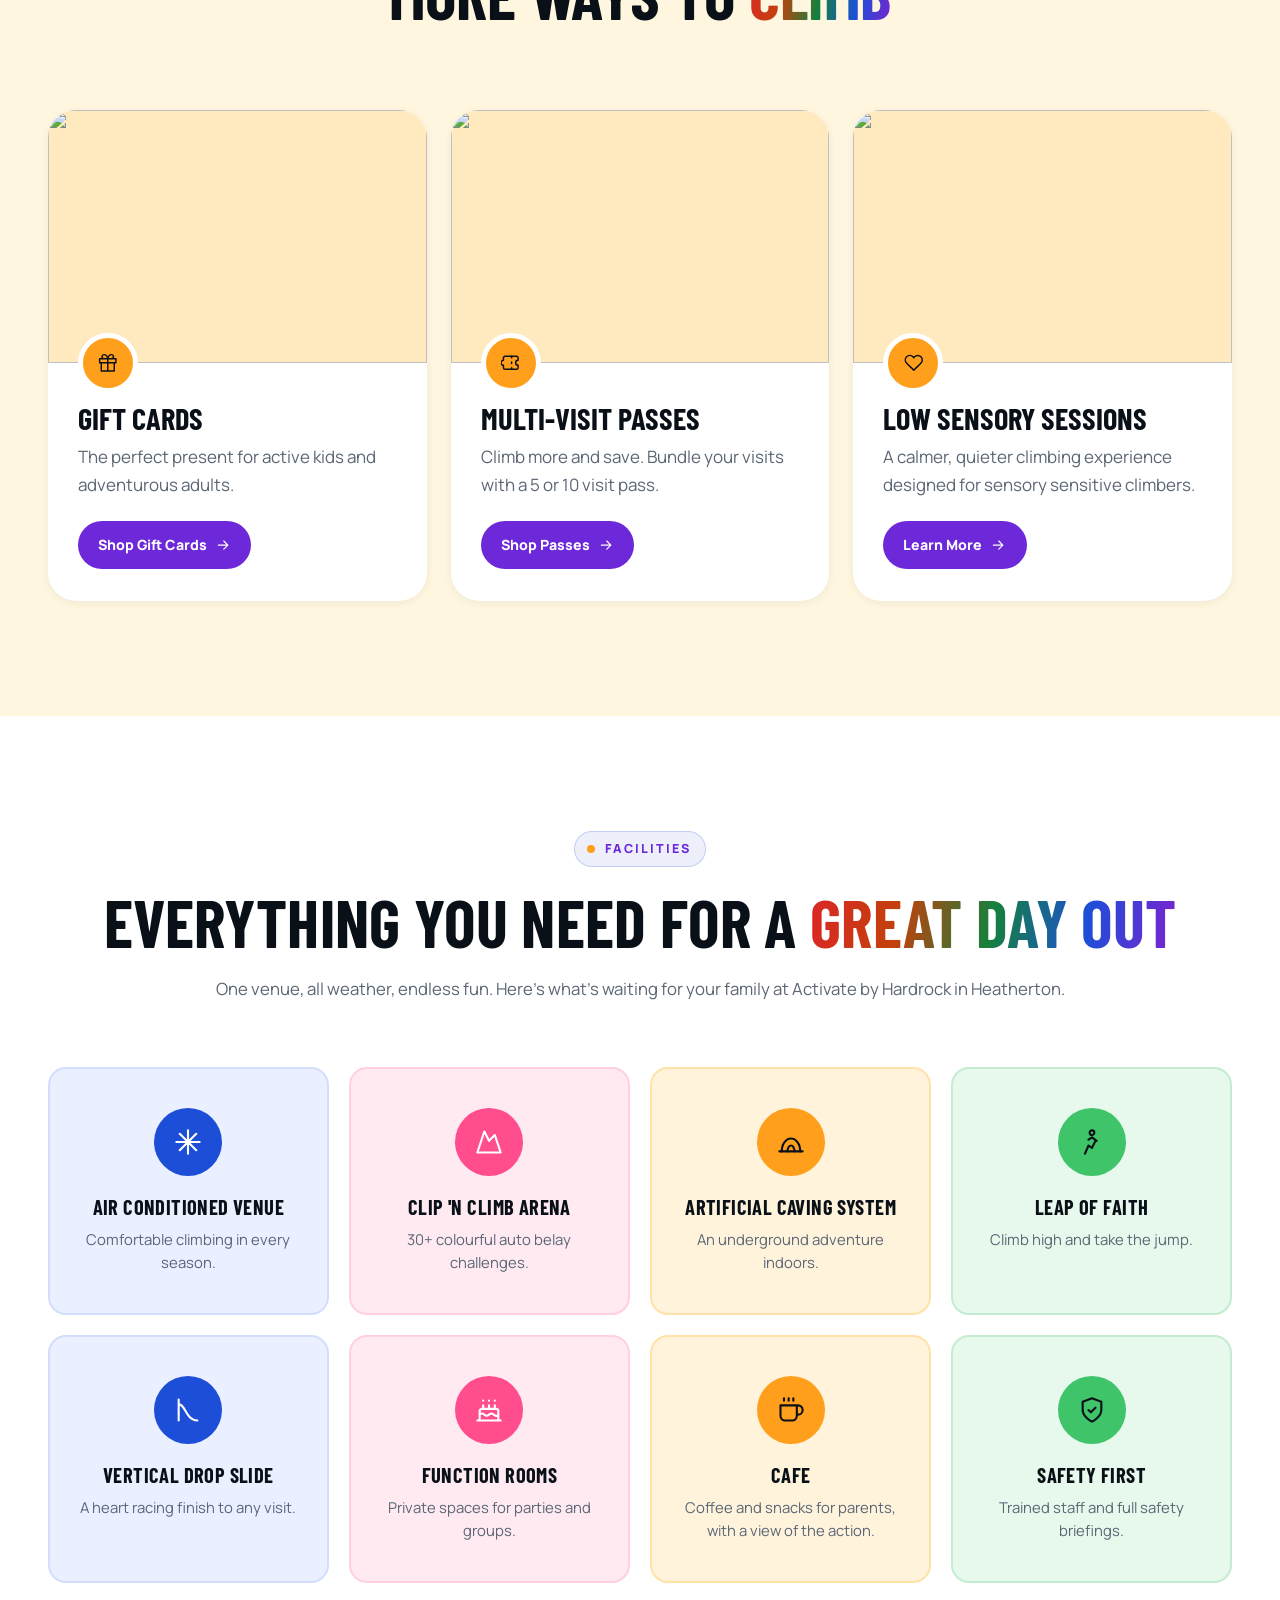
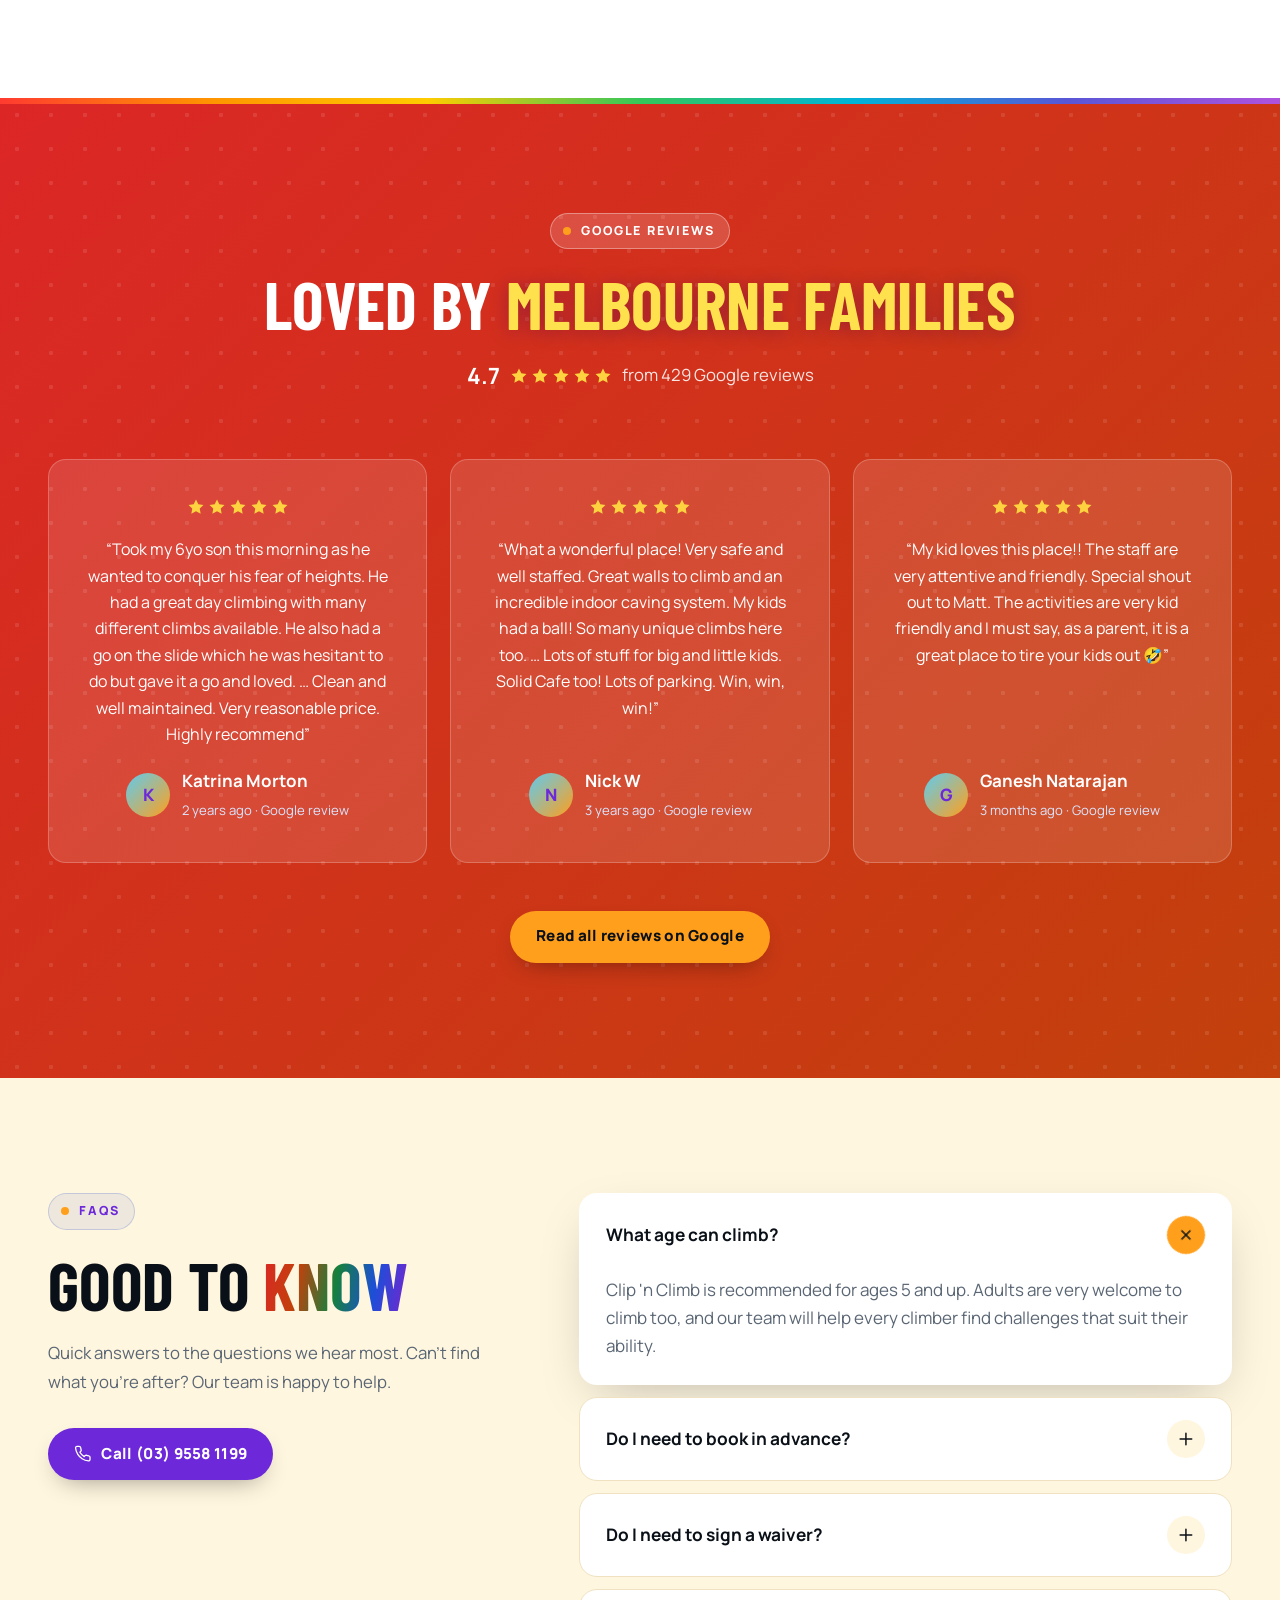
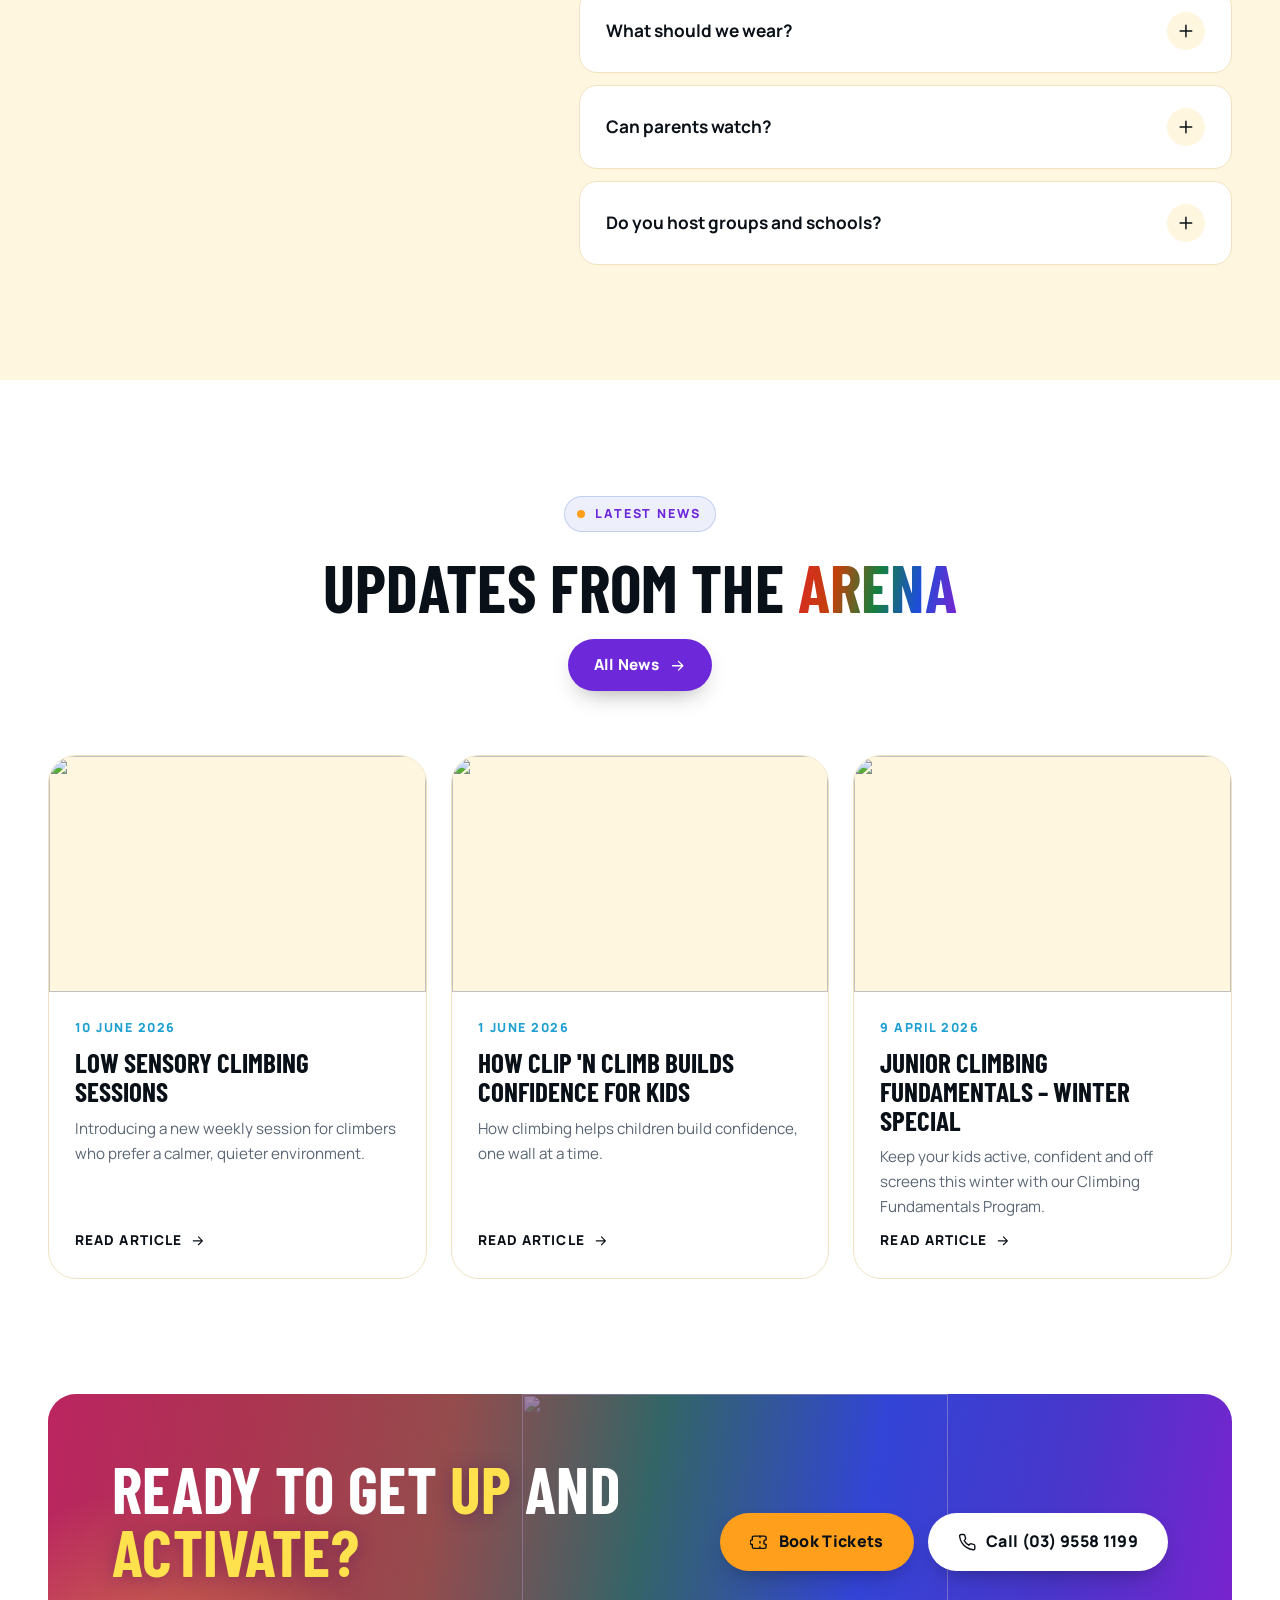
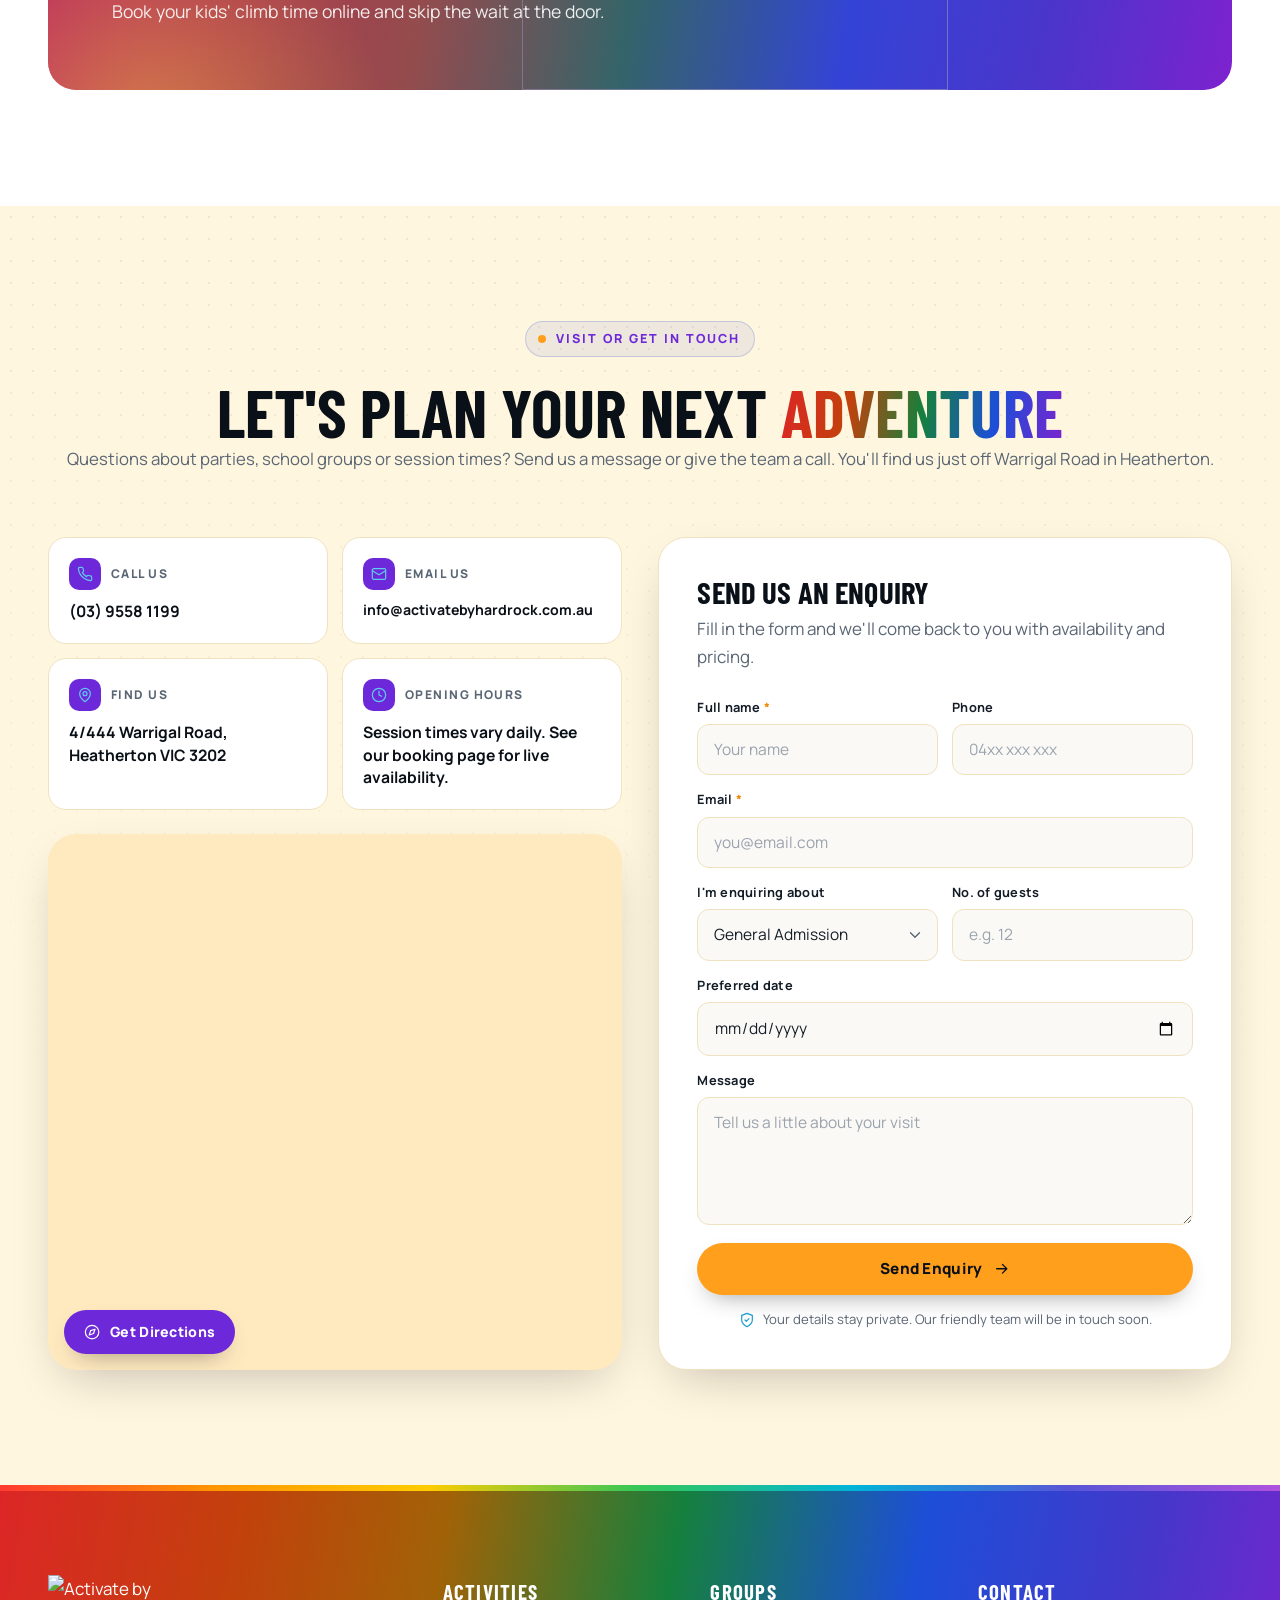
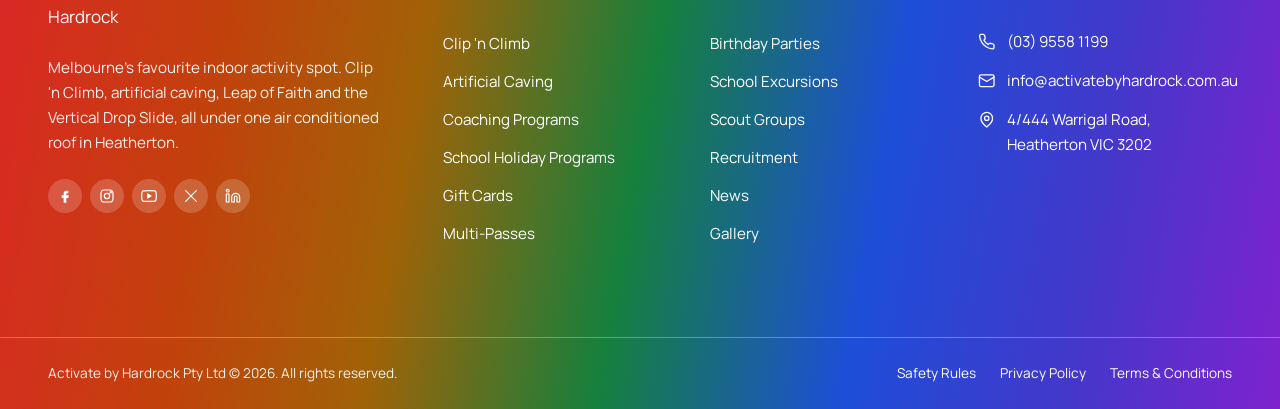
==== commit 88b14ddd: "Bump main stylesheet version" ====
--- a/index.html
+++ b/index.html
@@ -12,7 +12,7 @@
 <meta name="robots" content="noindex, nofollow">
 <link rel="icon" href="https://www.activatebyhardrock.com.au/media/2020/06/cropped-favicon-1.png">
 <link rel="stylesheet" href="https://fonts.googleapis.com/css2?family=Barlow+Condensed:wght@500;600;700;800&family=Manrope:wght@400;500;600;700;800&display=swap">
-<link rel="stylesheet" href="activate-hardrock/assets/css/main.css?v=20261016-11">
+<link rel="stylesheet" href="activate-hardrock/assets/css/main.css?v=20261016-12">
 </head>
 <body class="home abh-home">
 <a class="skip-link" href="#main">Skip to content</a>
--- a/activate-hardrock/assets/css/main.css
+++ b/activate-hardrock/assets/css/main.css
@@ -1097,3 +1097,5 @@
 .info-list div > a, .info-list div > span { grid-column: 1 / -1; }
 @media (max-width: 767px) { .info-list, .info-list li { text-align: left; } }
 .info-list li { align-content: start; }
+.info-list li { padding: 20px; }
+.info-list a[href^="mailto"] { font-size: 0.88rem; overflow-wrap: normal; }
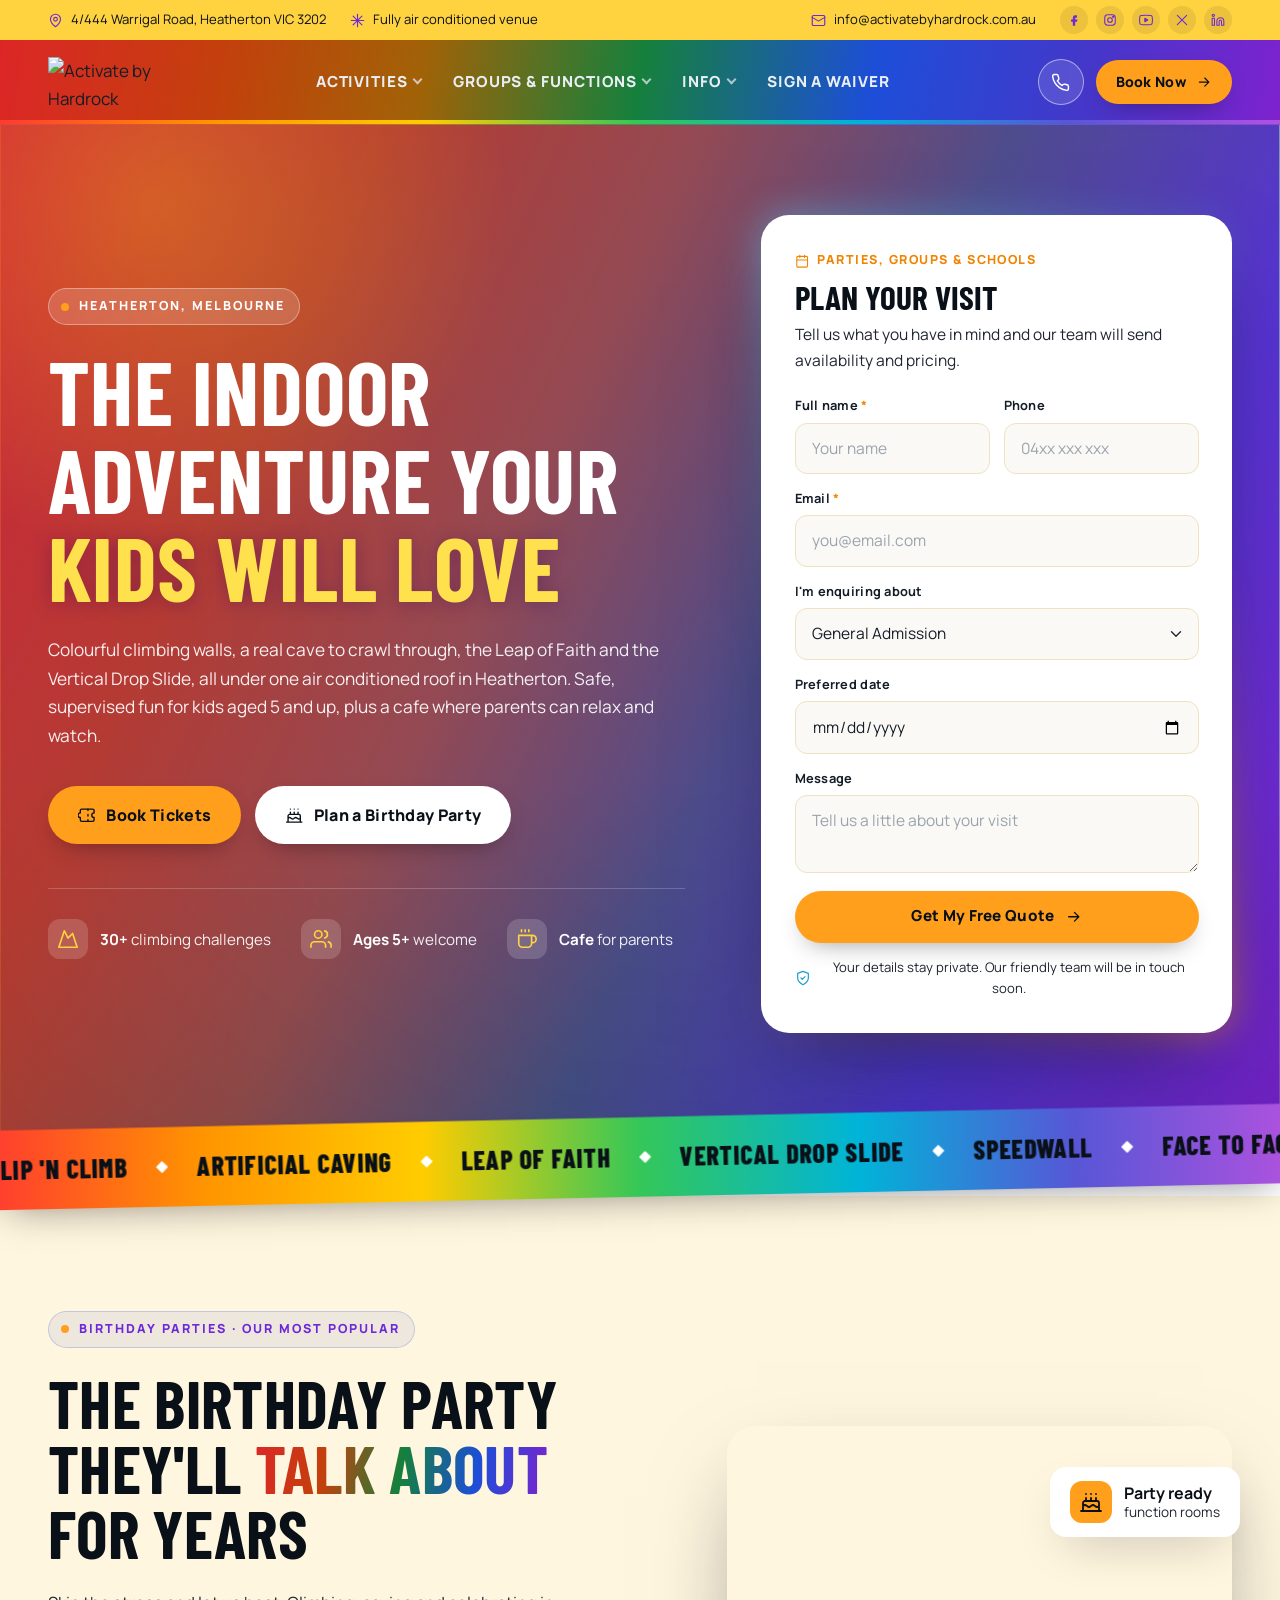
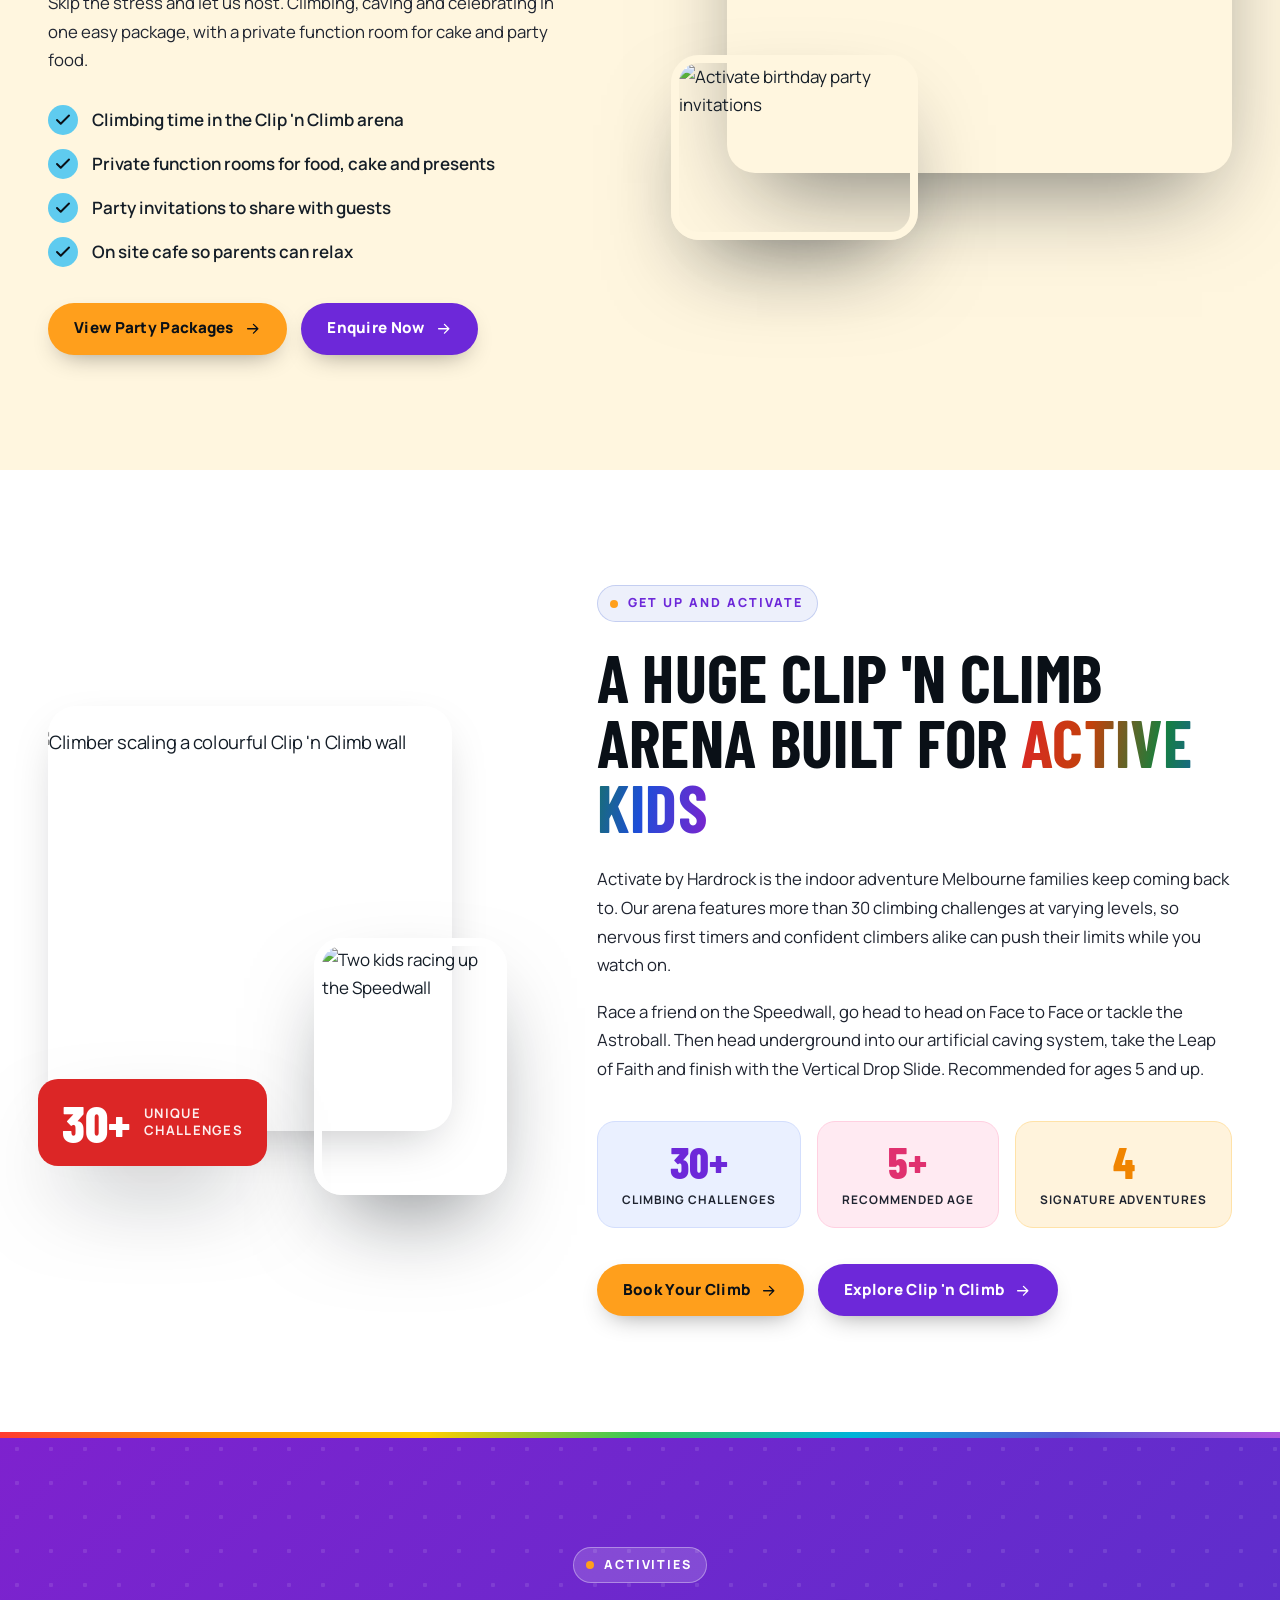
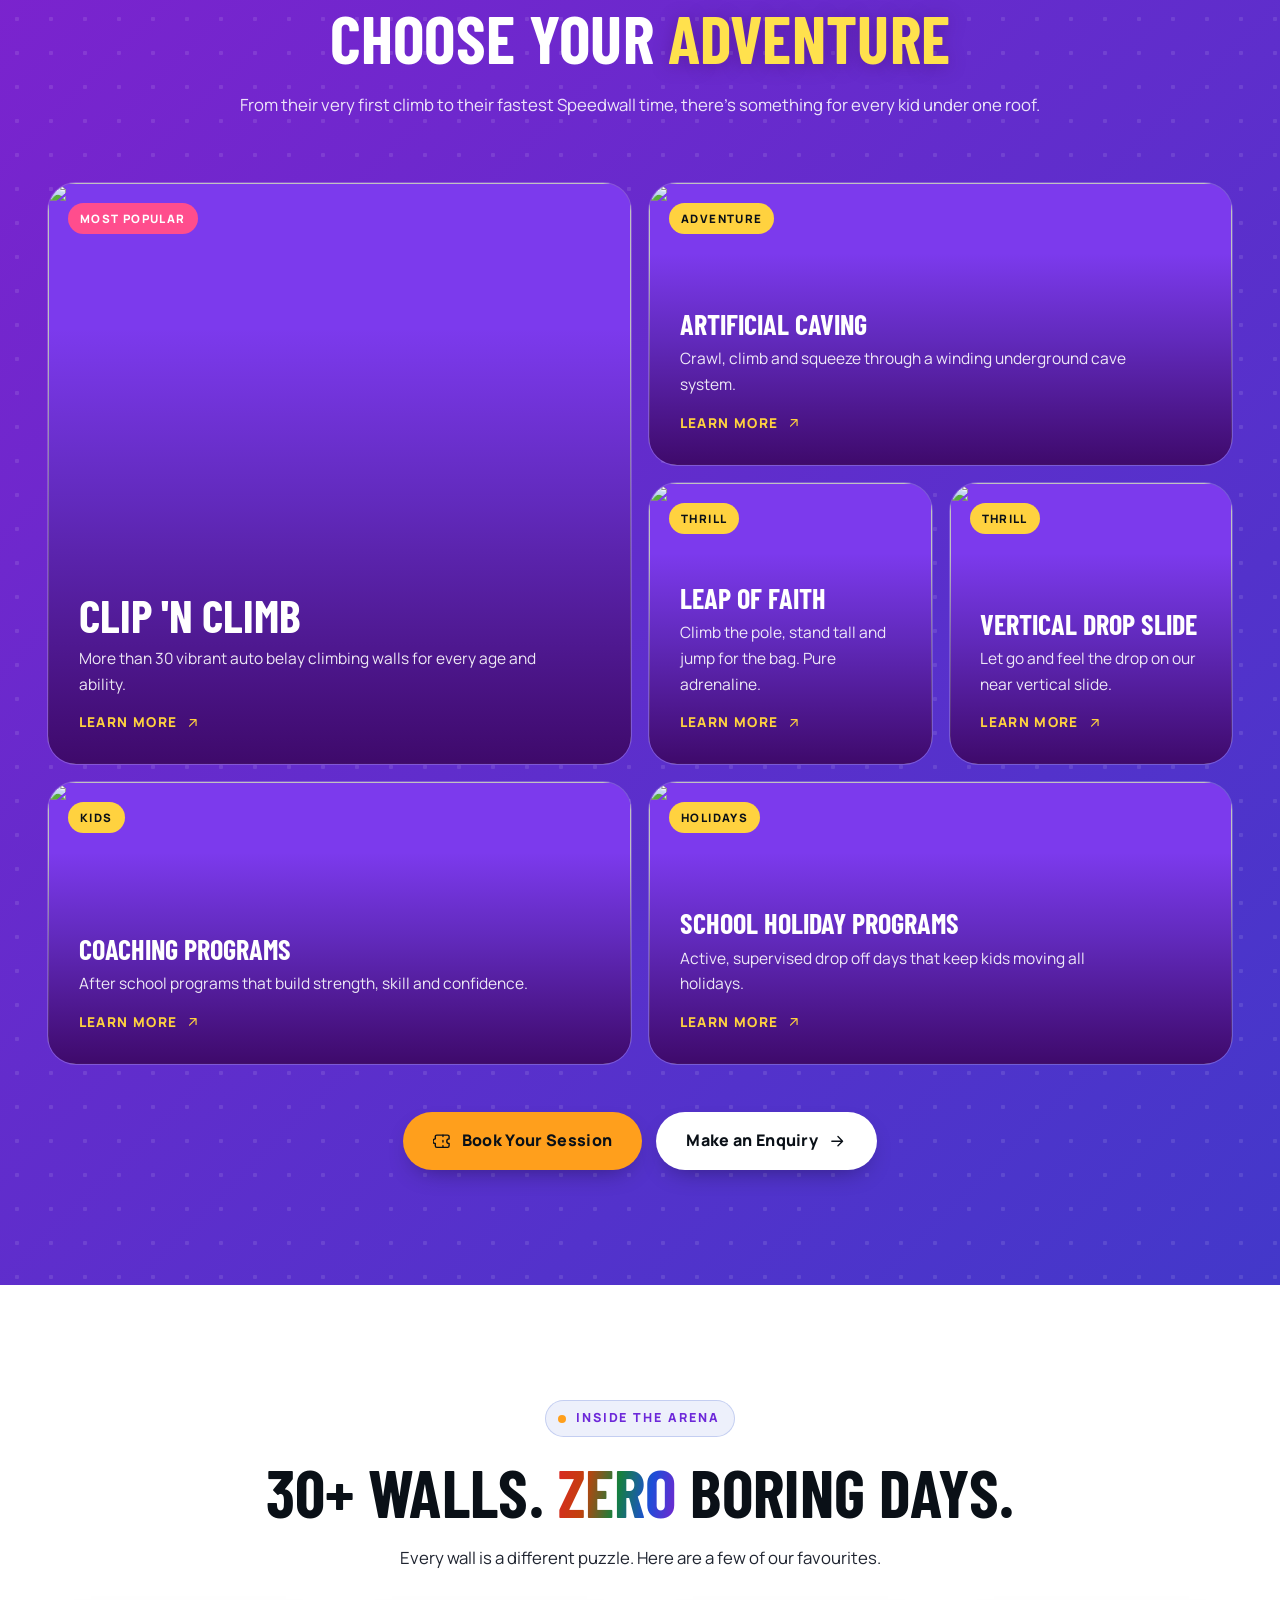
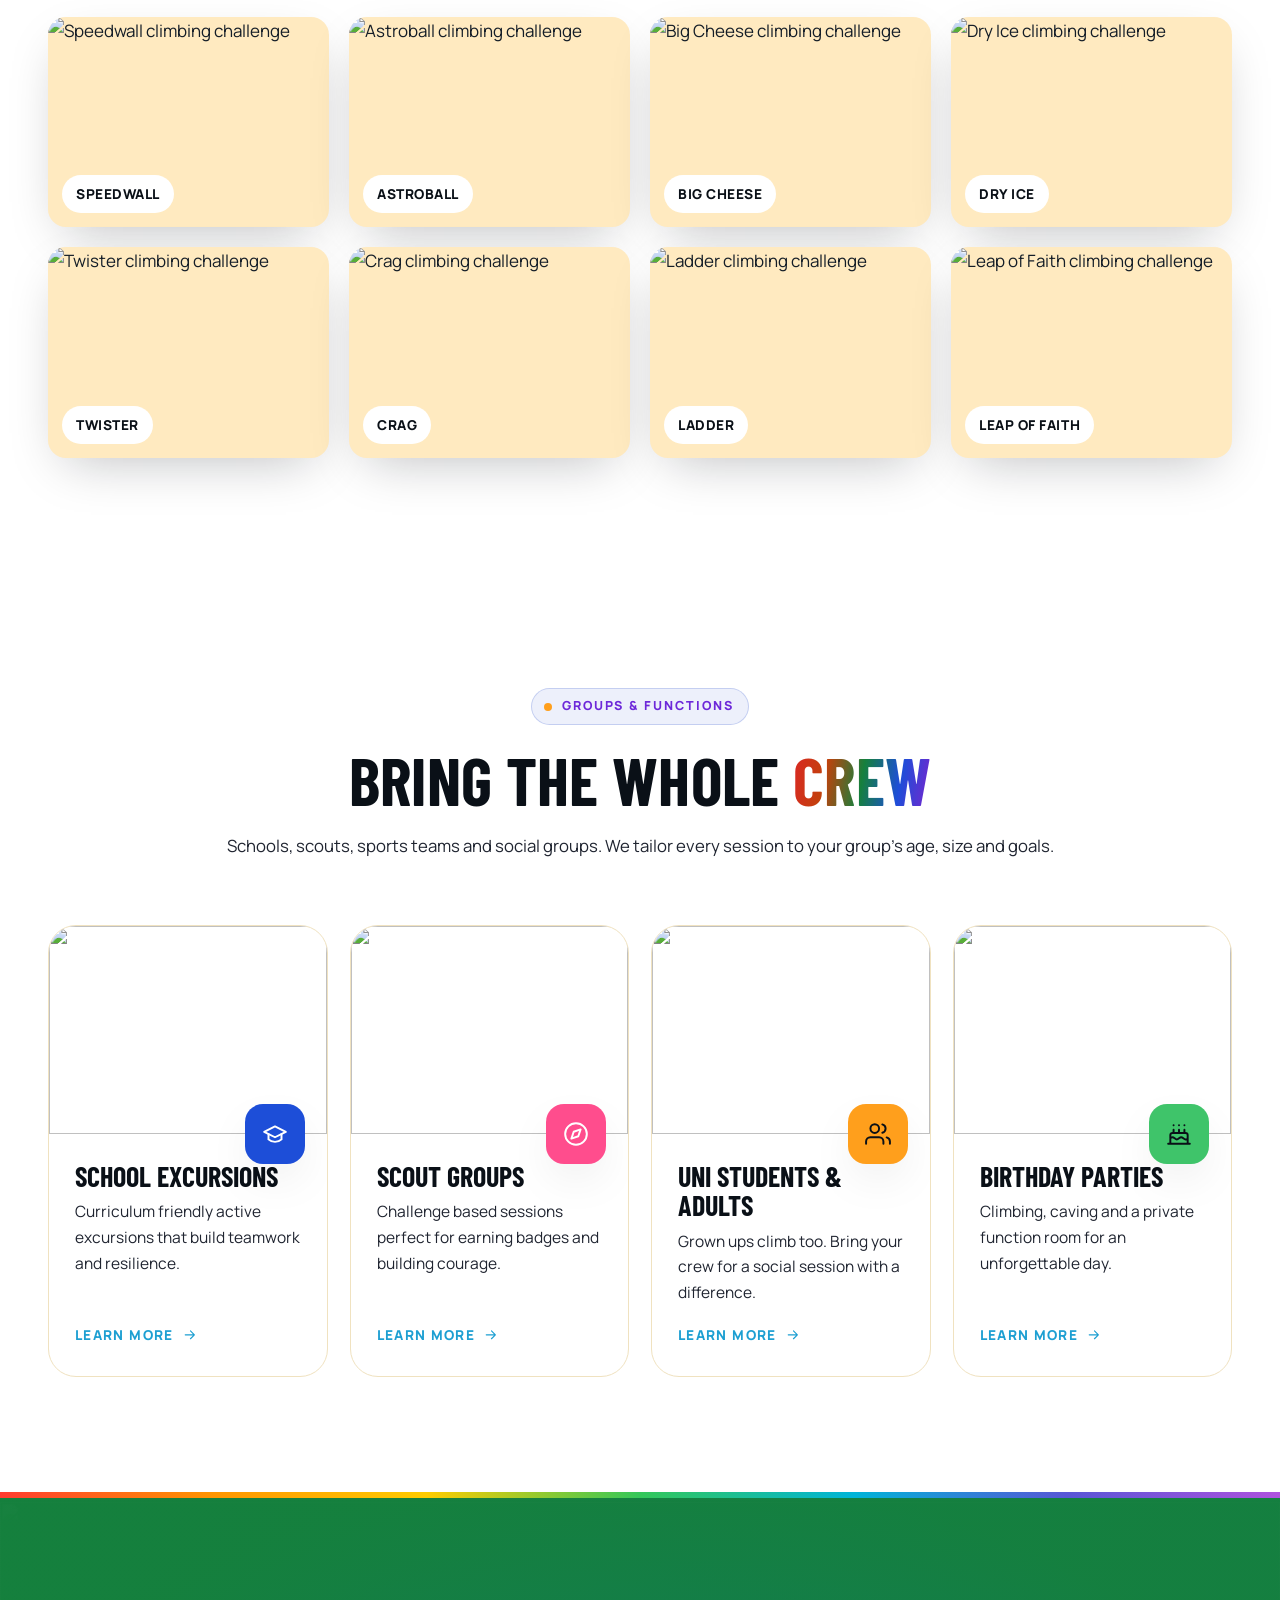
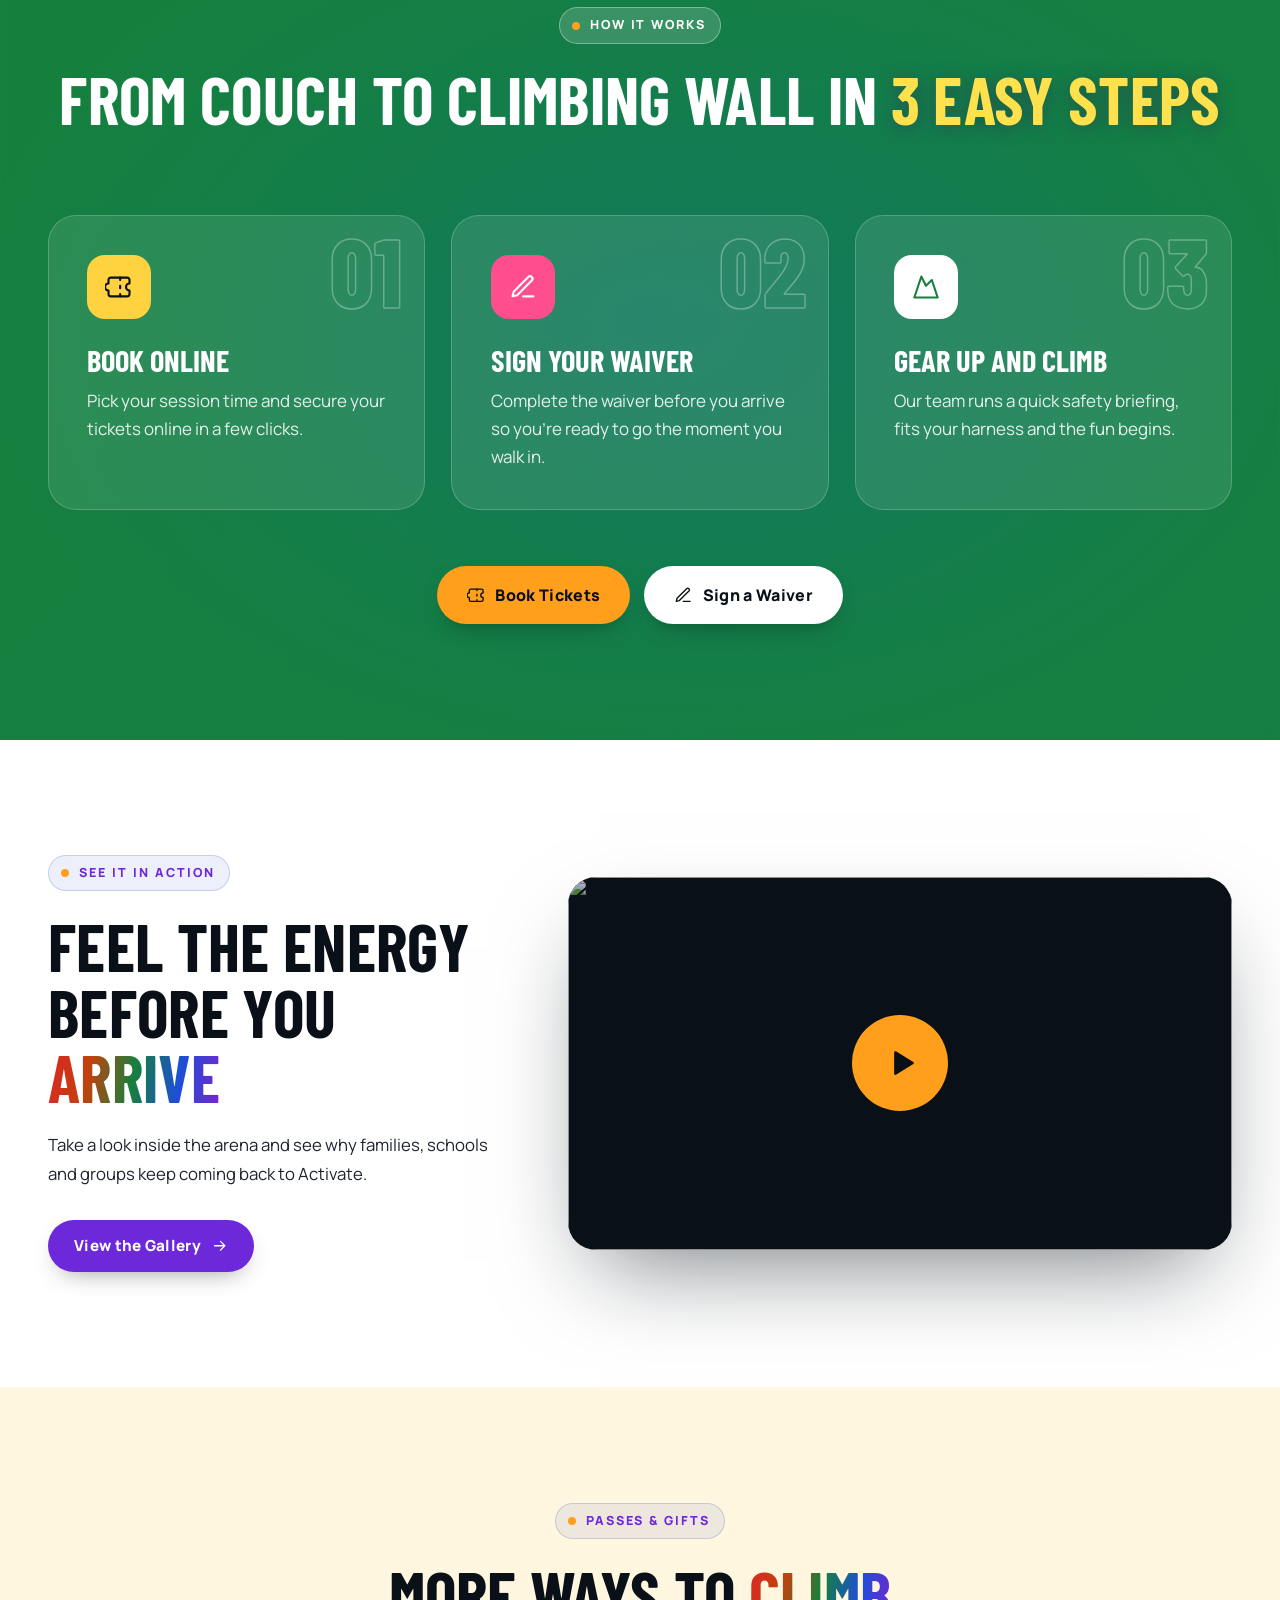
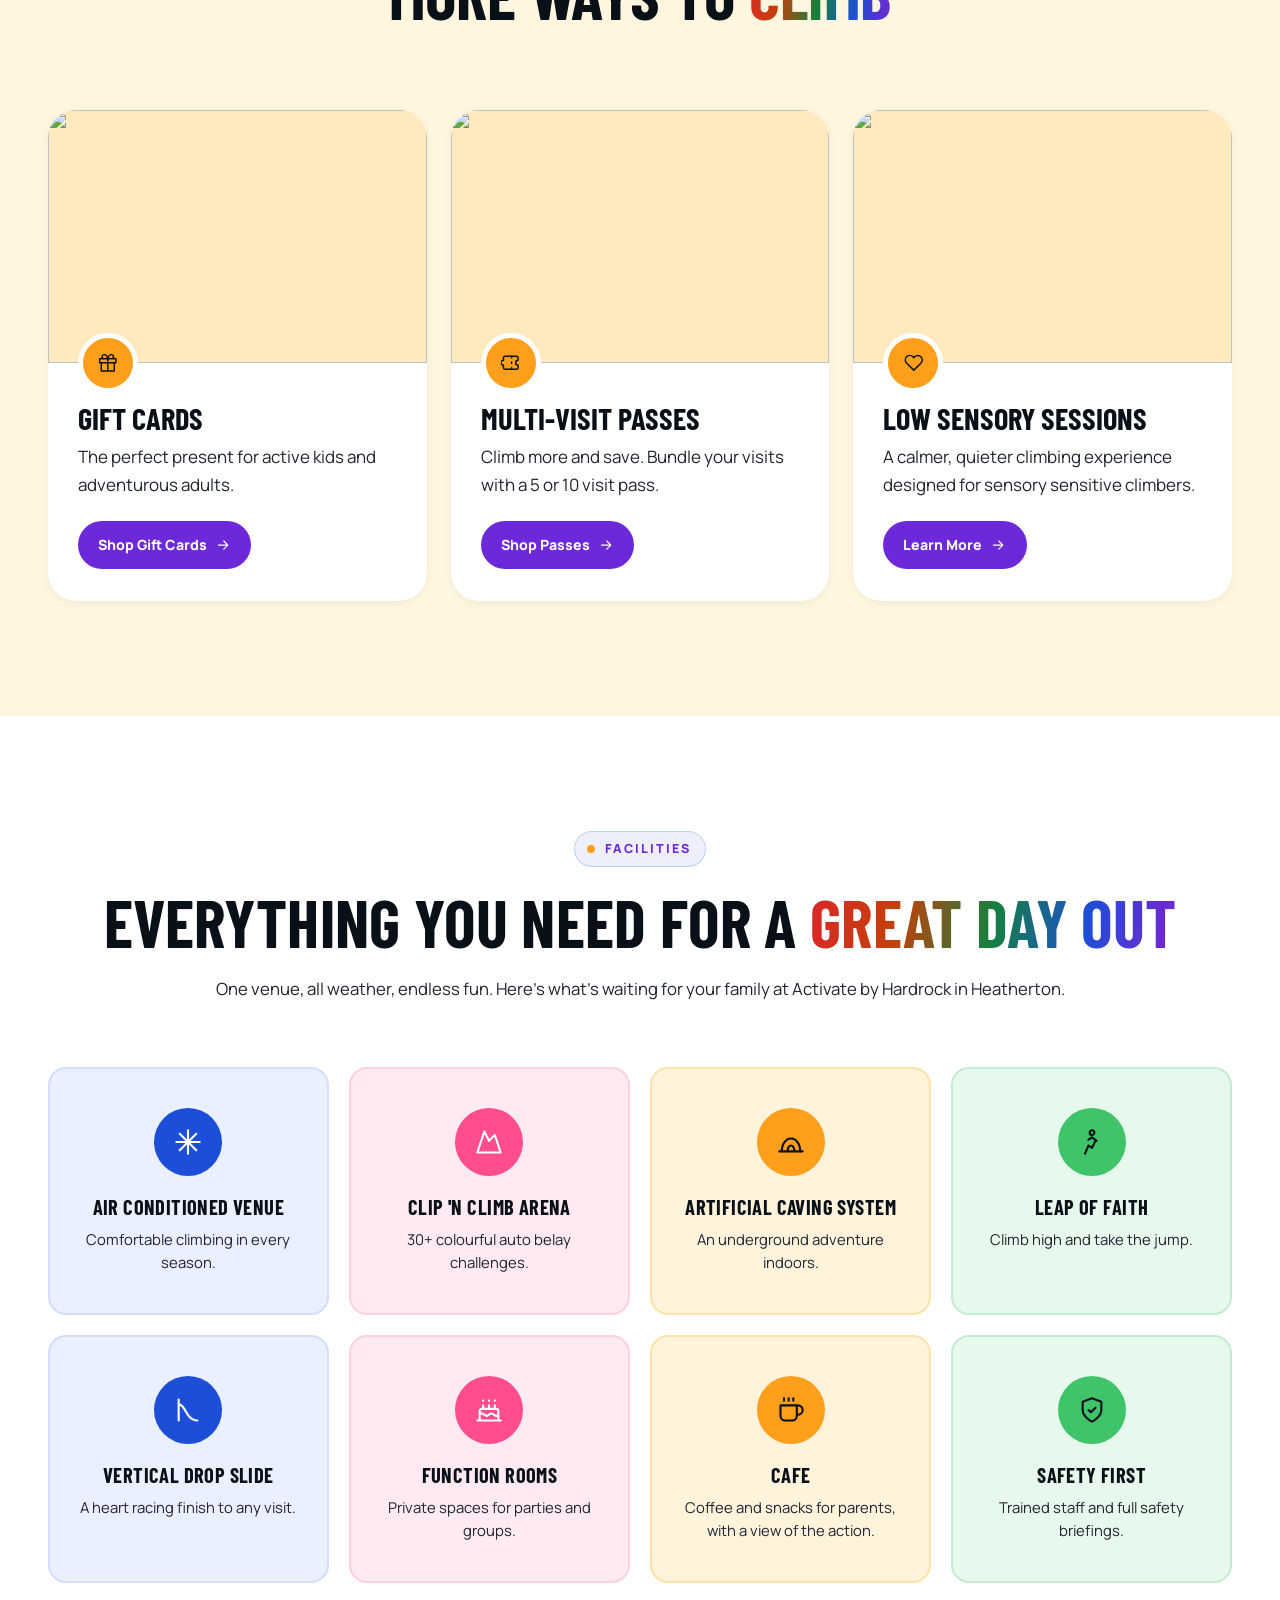
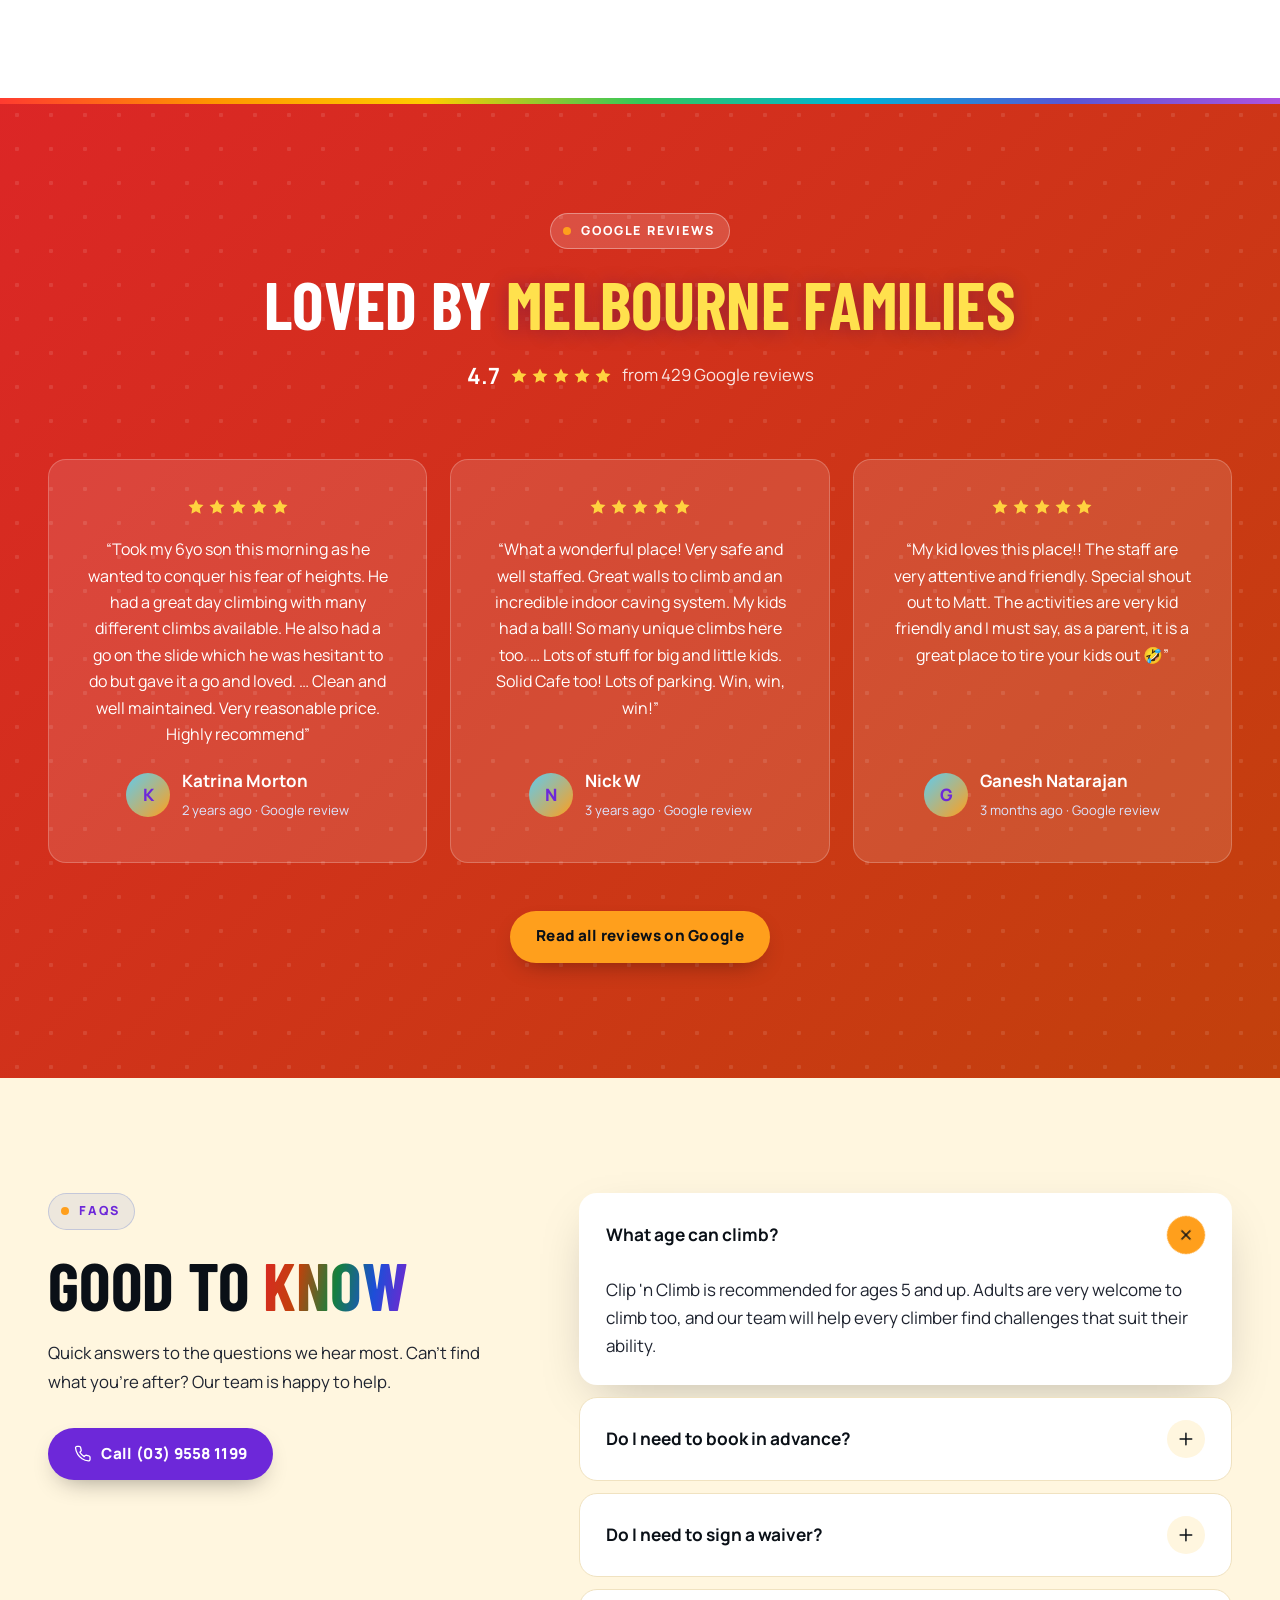
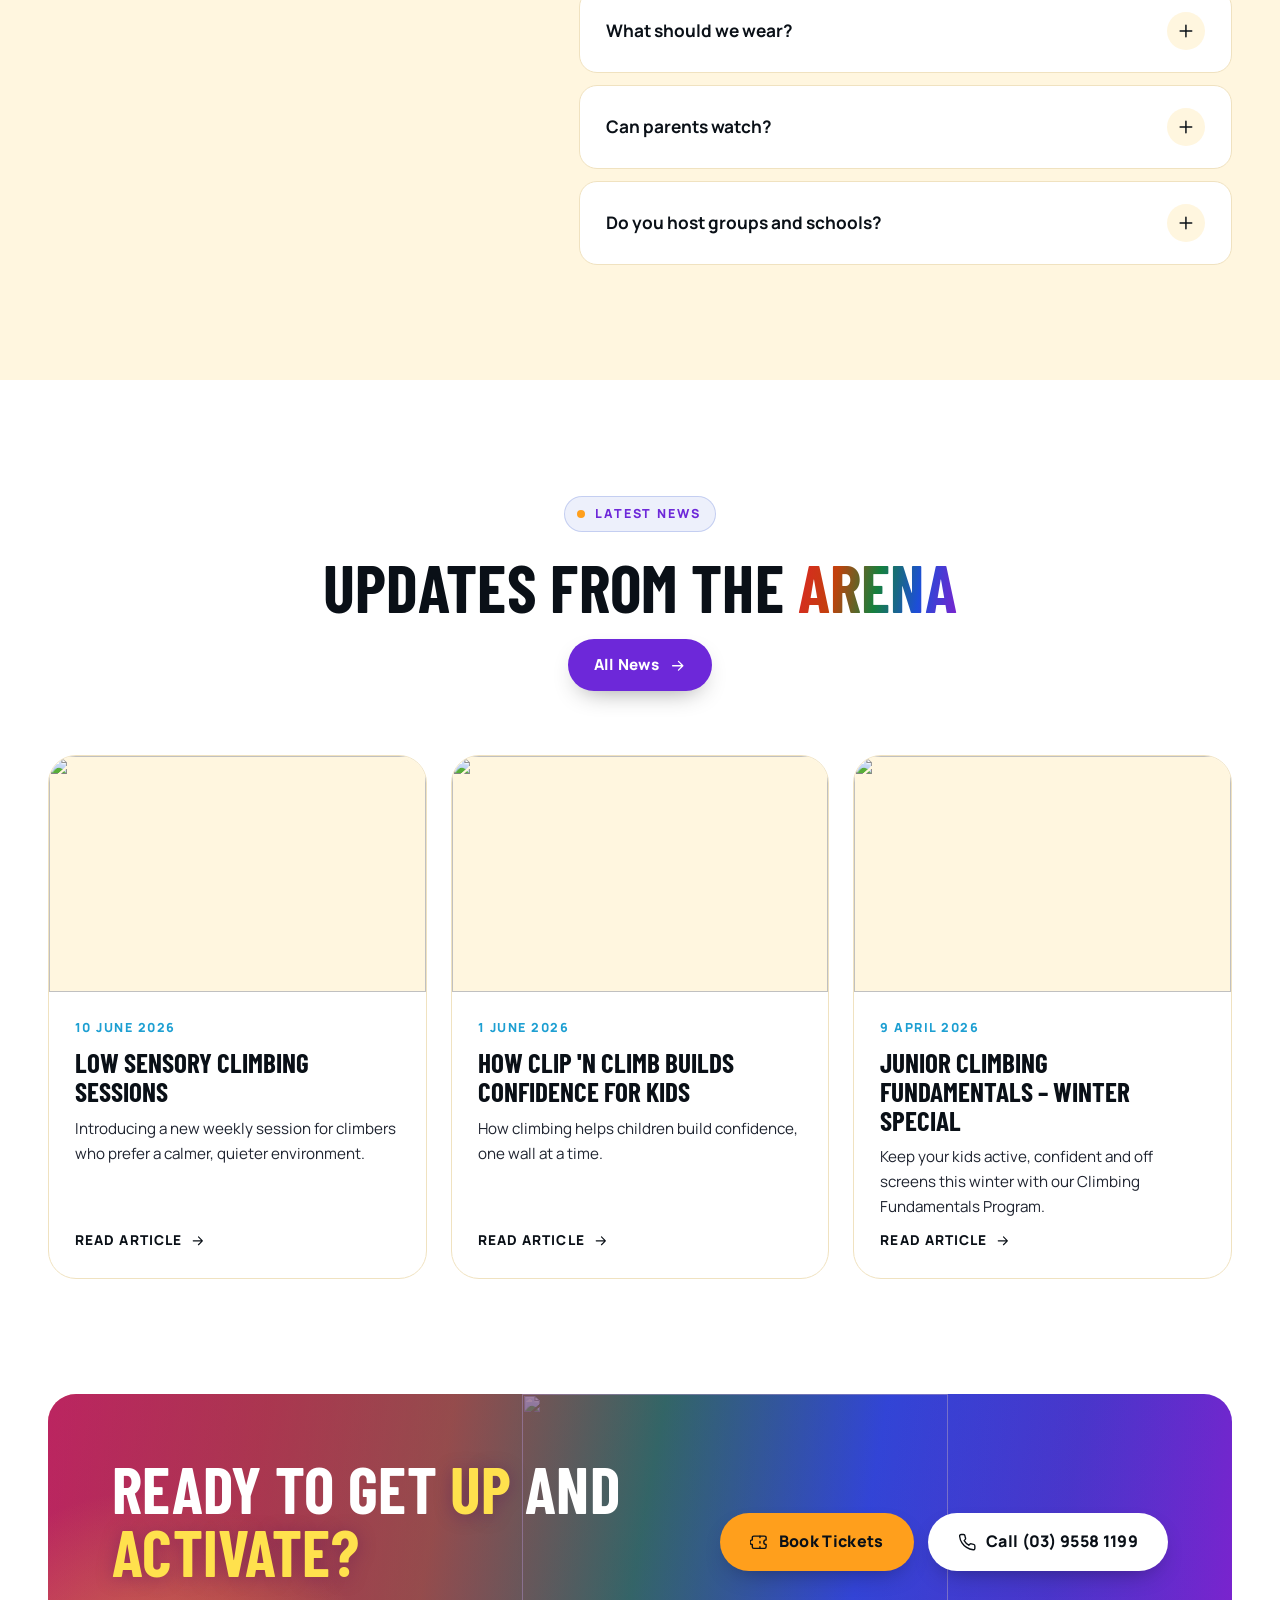
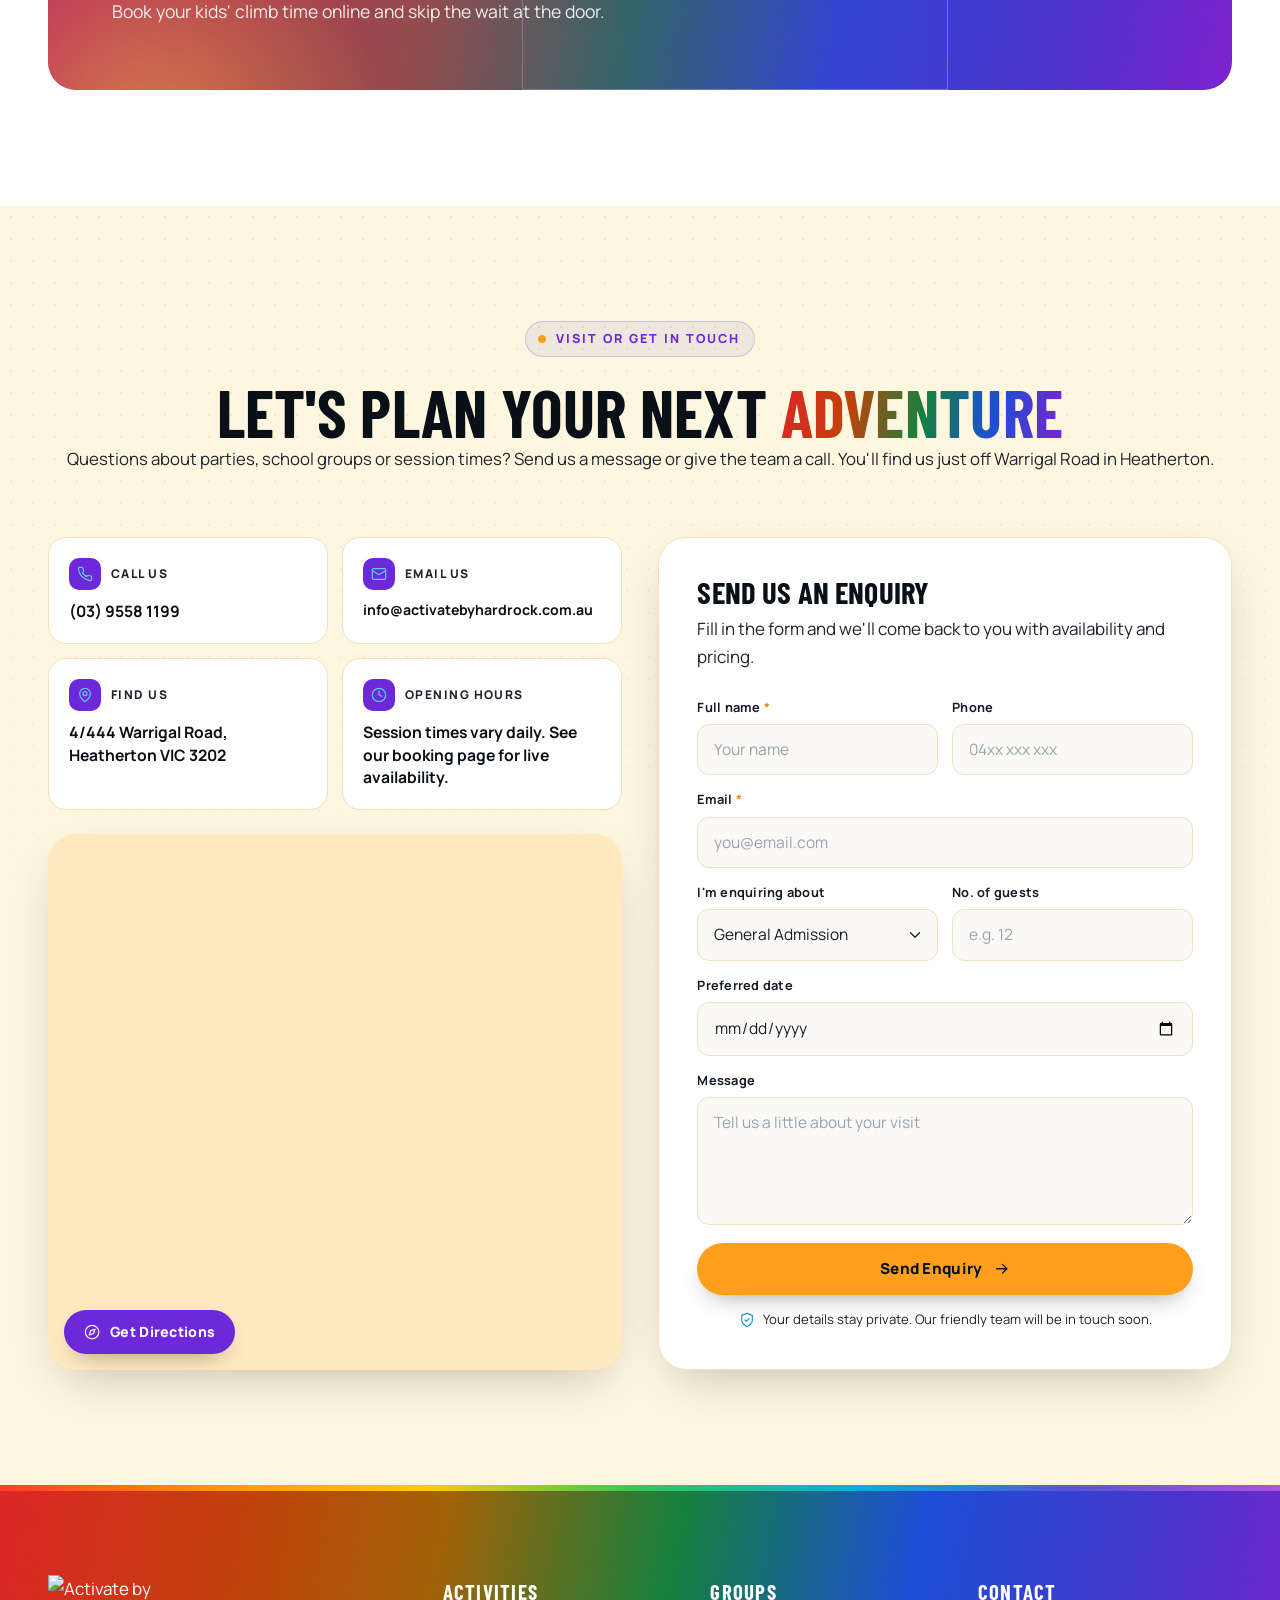
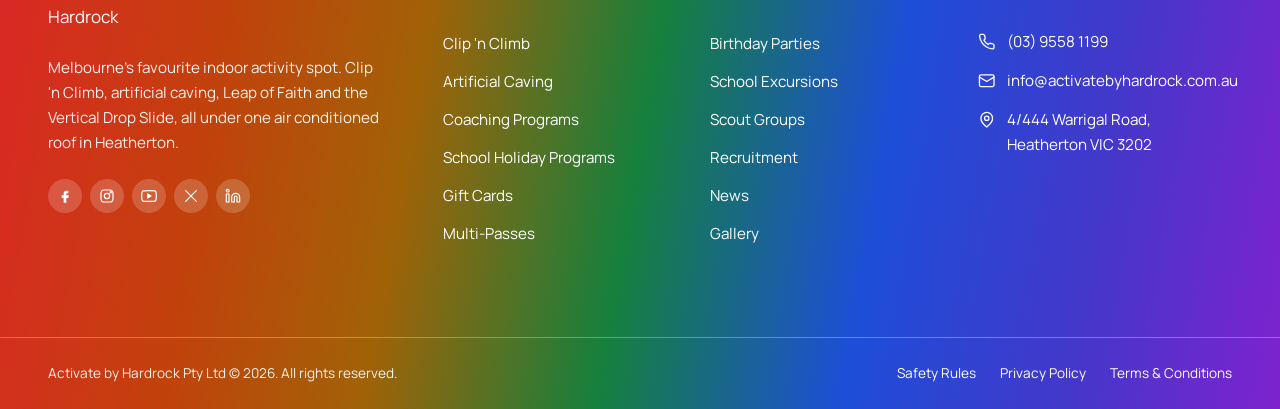
==== commit 54a482cc: "Bump main stylesheet version" ====
--- a/index.html
+++ b/index.html
@@ -12,7 +12,7 @@
 <meta name="robots" content="noindex, nofollow">
 <link rel="icon" href="https://www.activatebyhardrock.com.au/media/2020/06/cropped-favicon-1.png">
 <link rel="stylesheet" href="https://fonts.googleapis.com/css2?family=Barlow+Condensed:wght@500;600;700;800&family=Manrope:wght@400;500;600;700;800&display=swap">
-<link rel="stylesheet" href="activate-hardrock/assets/css/main.css?v=20261016-12">
+<link rel="stylesheet" href="activate-hardrock/assets/css/main.css?v=20261016-14">
 </head>
 <body class="home abh-home">
 <a class="skip-link" href="#main">Skip to content</a>
--- a/activate-hardrock/assets/css/main.css
+++ b/activate-hardrock/assets/css/main.css
@@ -1099,3 +1099,10 @@
 .info-list li { align-content: start; }
 .info-list li { padding: 20px; }
 .info-list a[href^="mailto"] { font-size: 0.88rem; overflow-wrap: normal; }
+
+/* Dropdowns sit above the header rainbow stripe */
+.site-header::after { z-index: 1; pointer-events: none; }
+.nav .sub-menu { z-index: 20; }
+
+/* Body text on light backgrounds: near-black for readability */
+:root { --muted: #1f2430; }
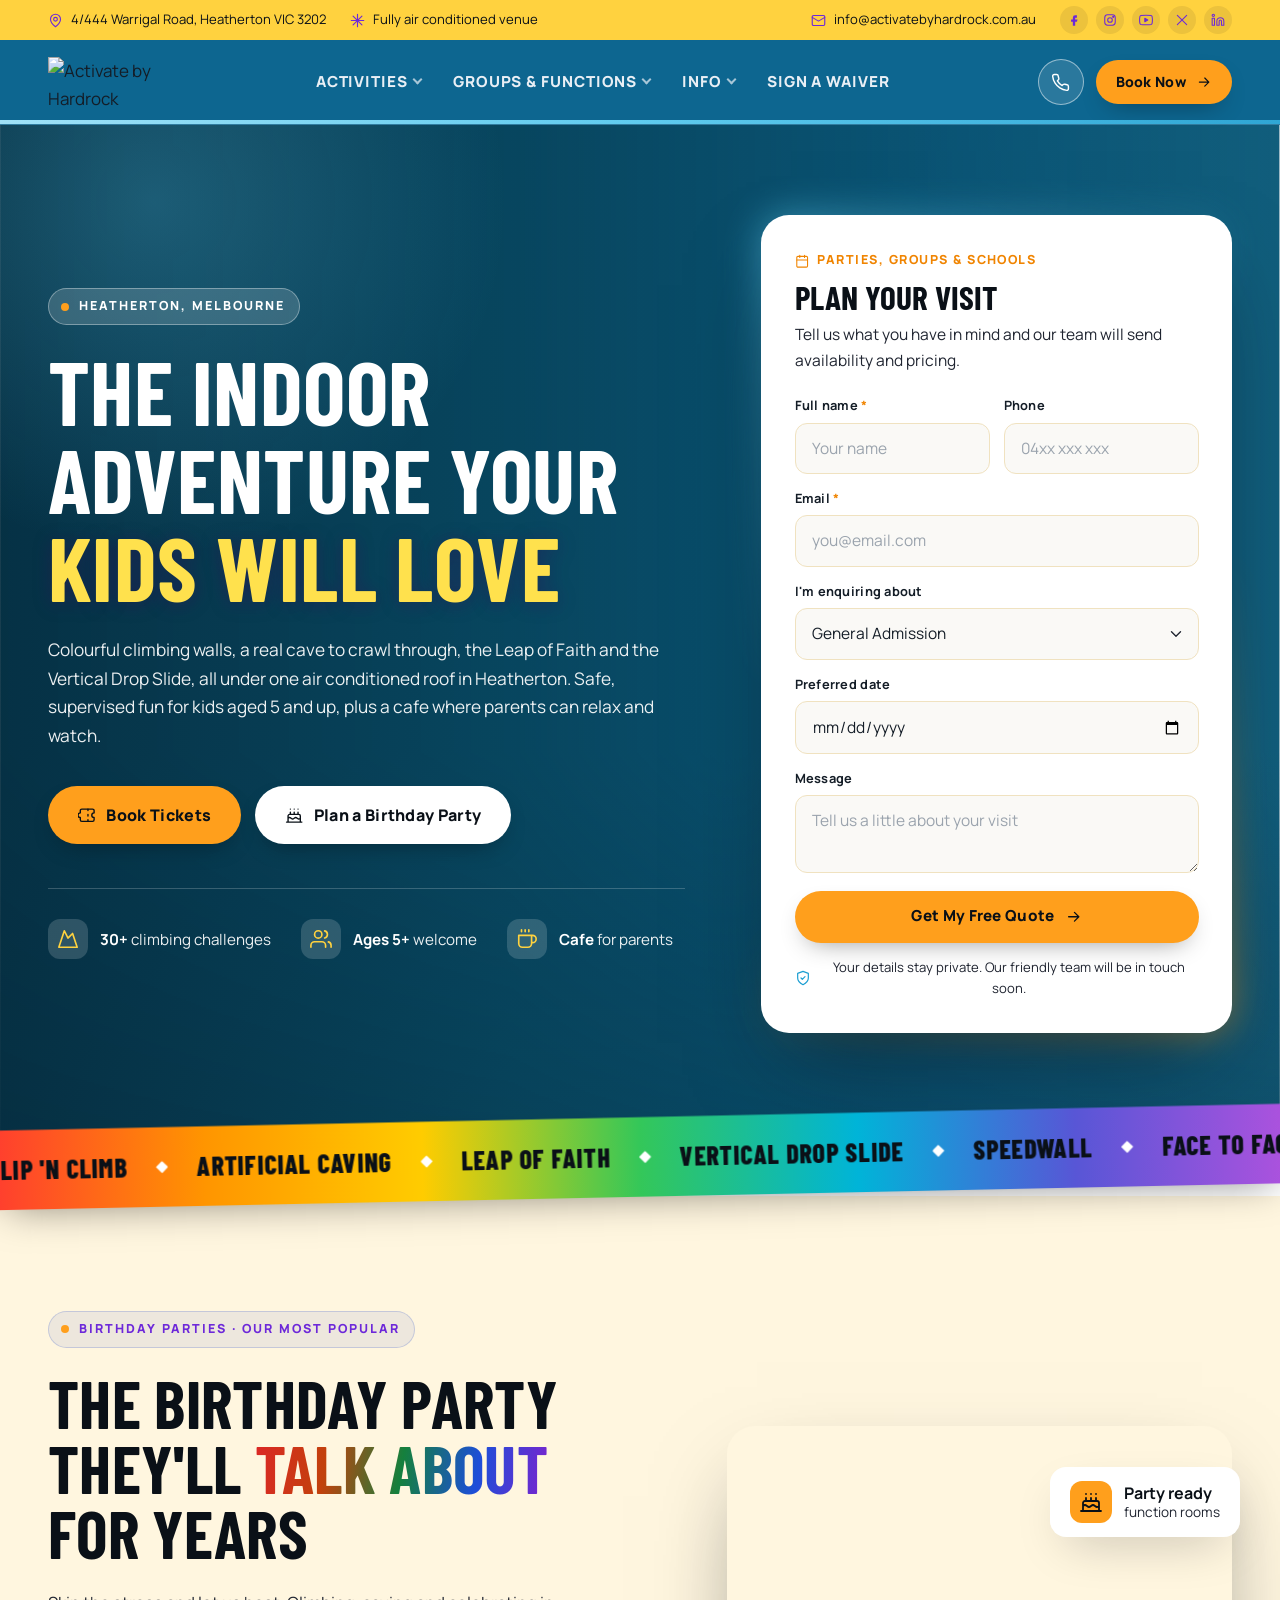
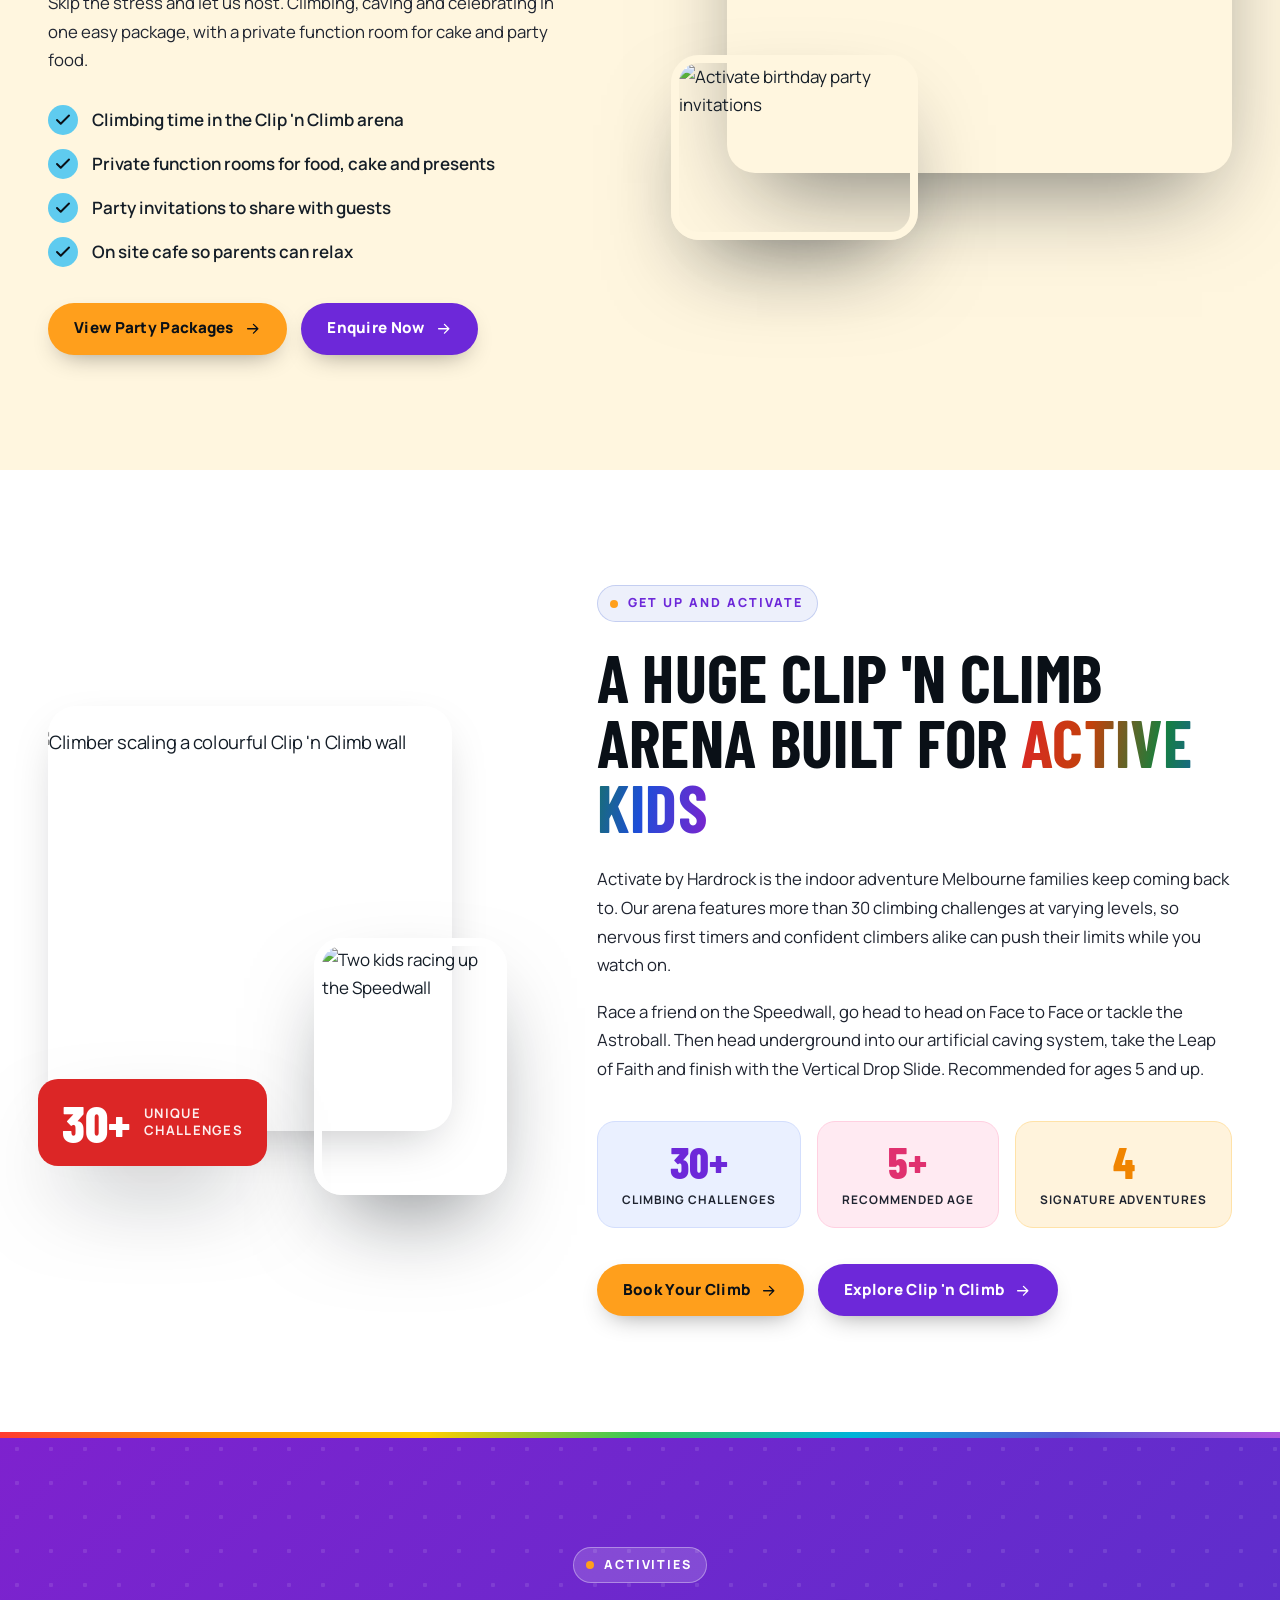
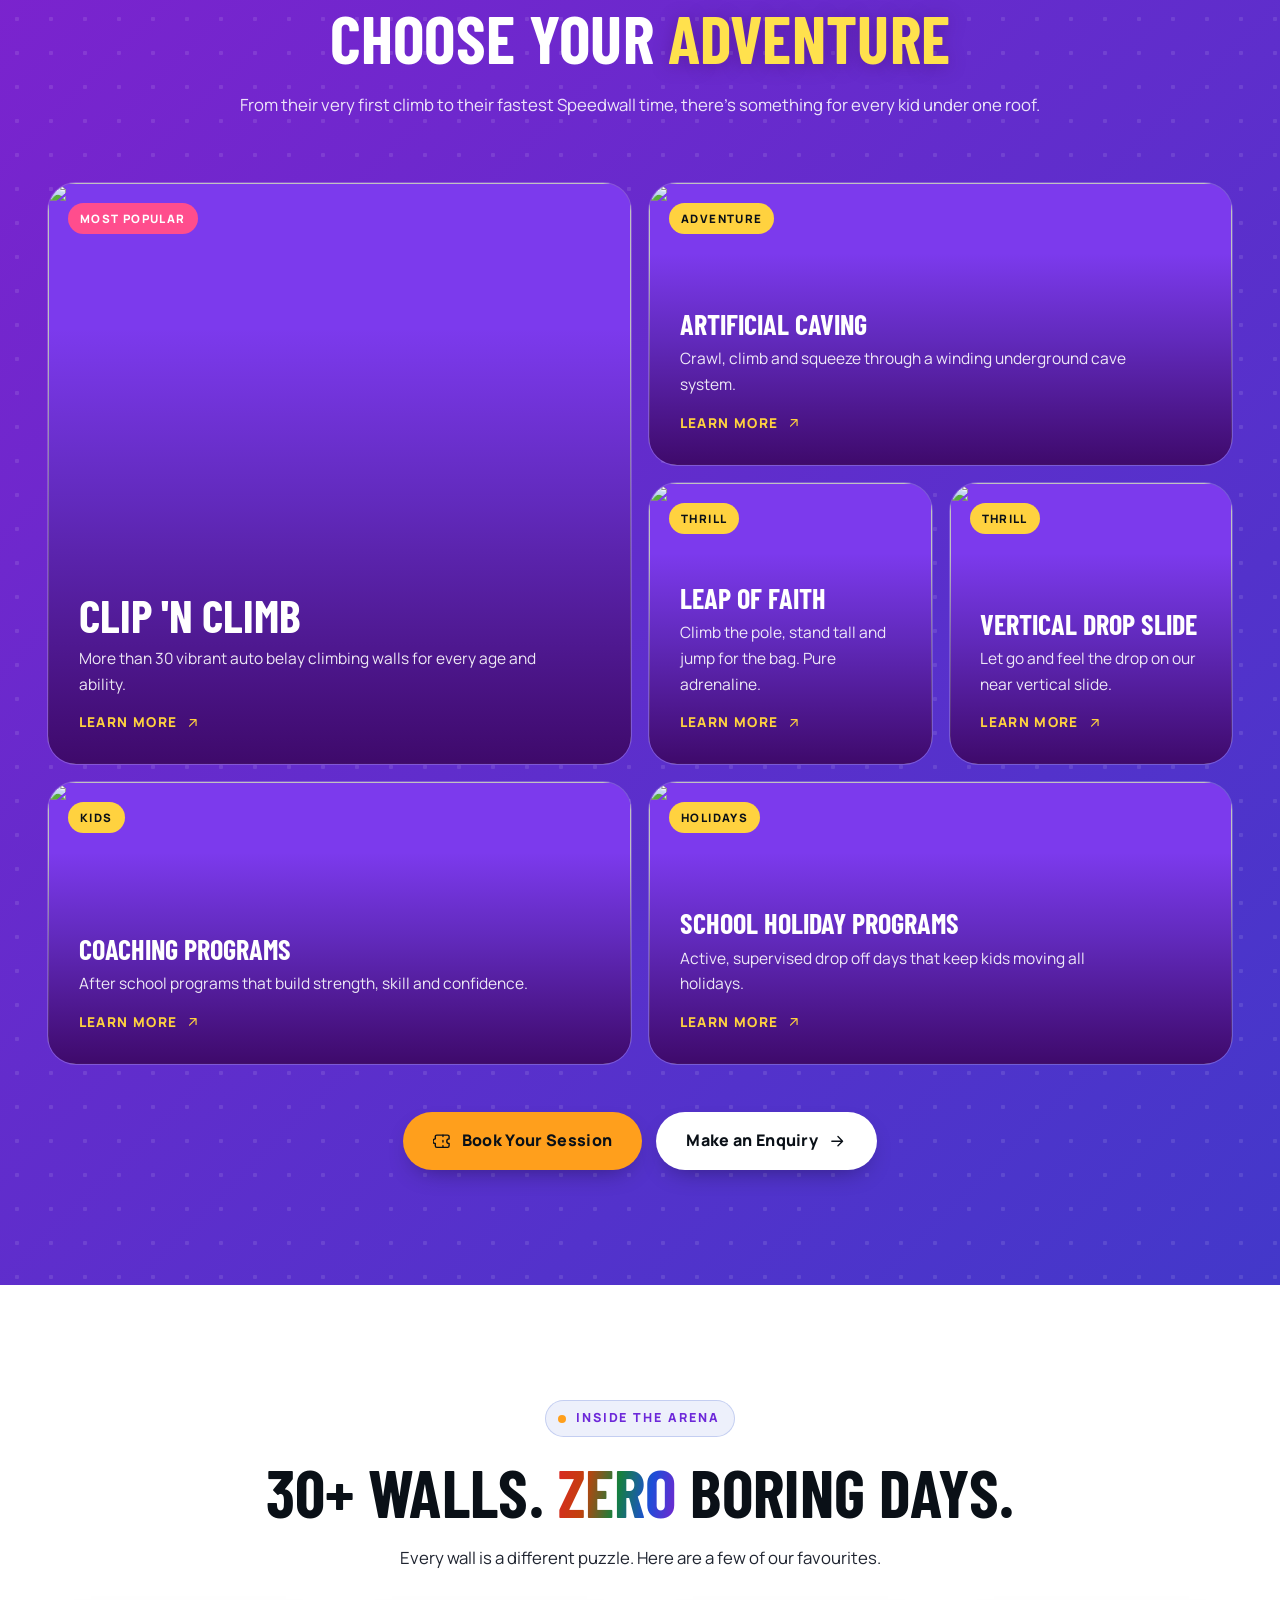
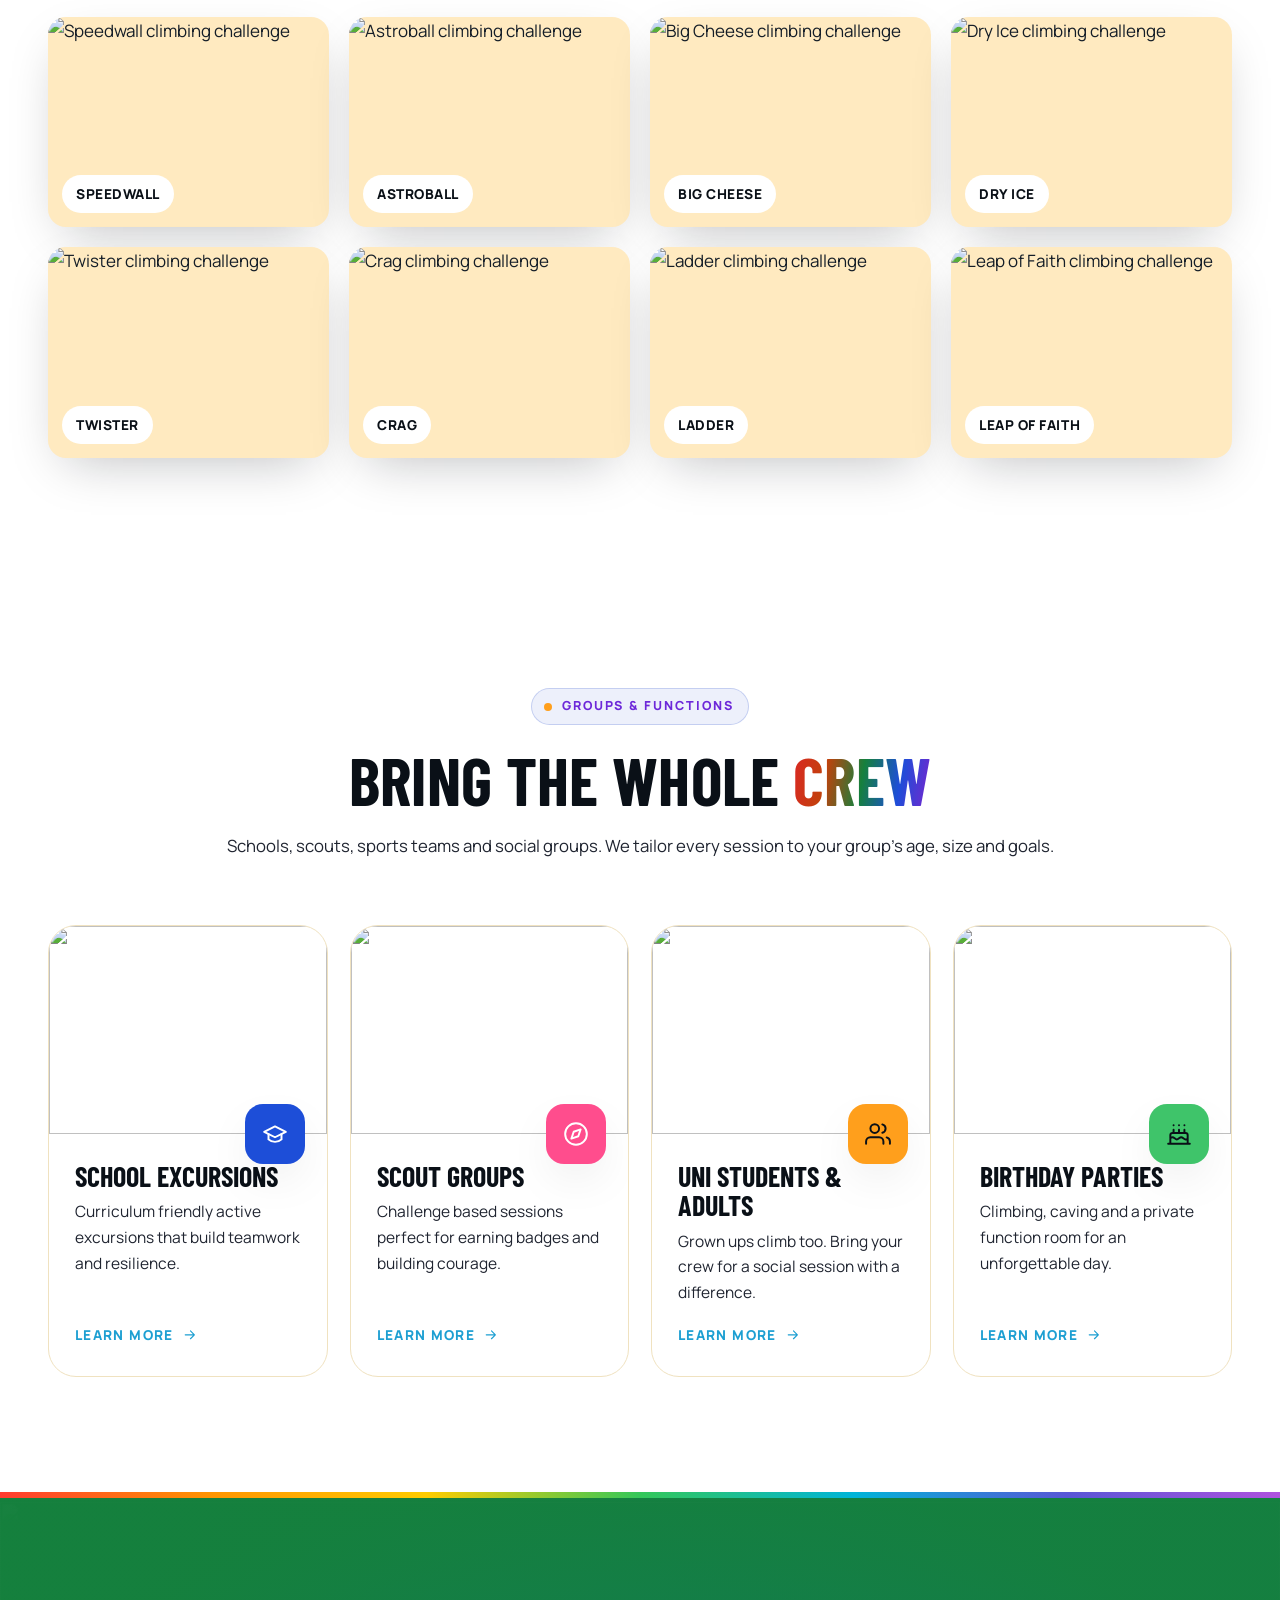
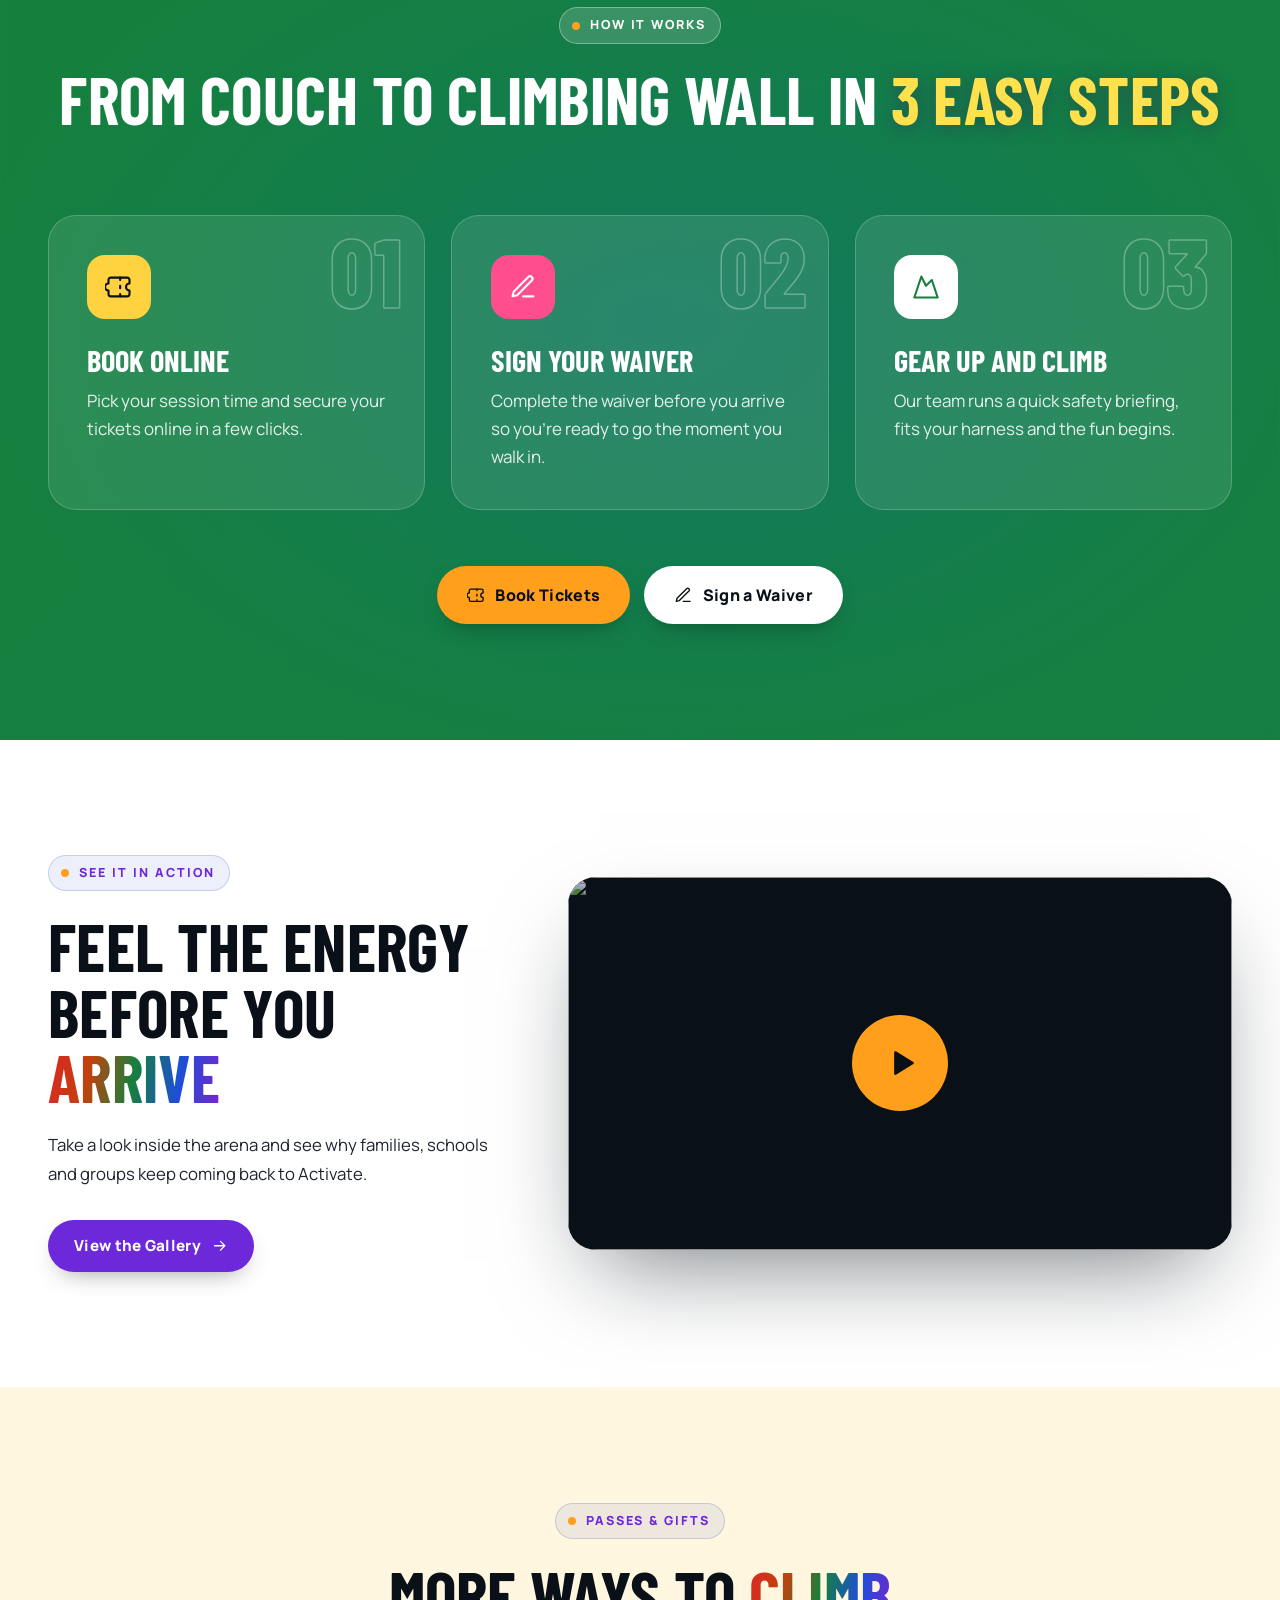
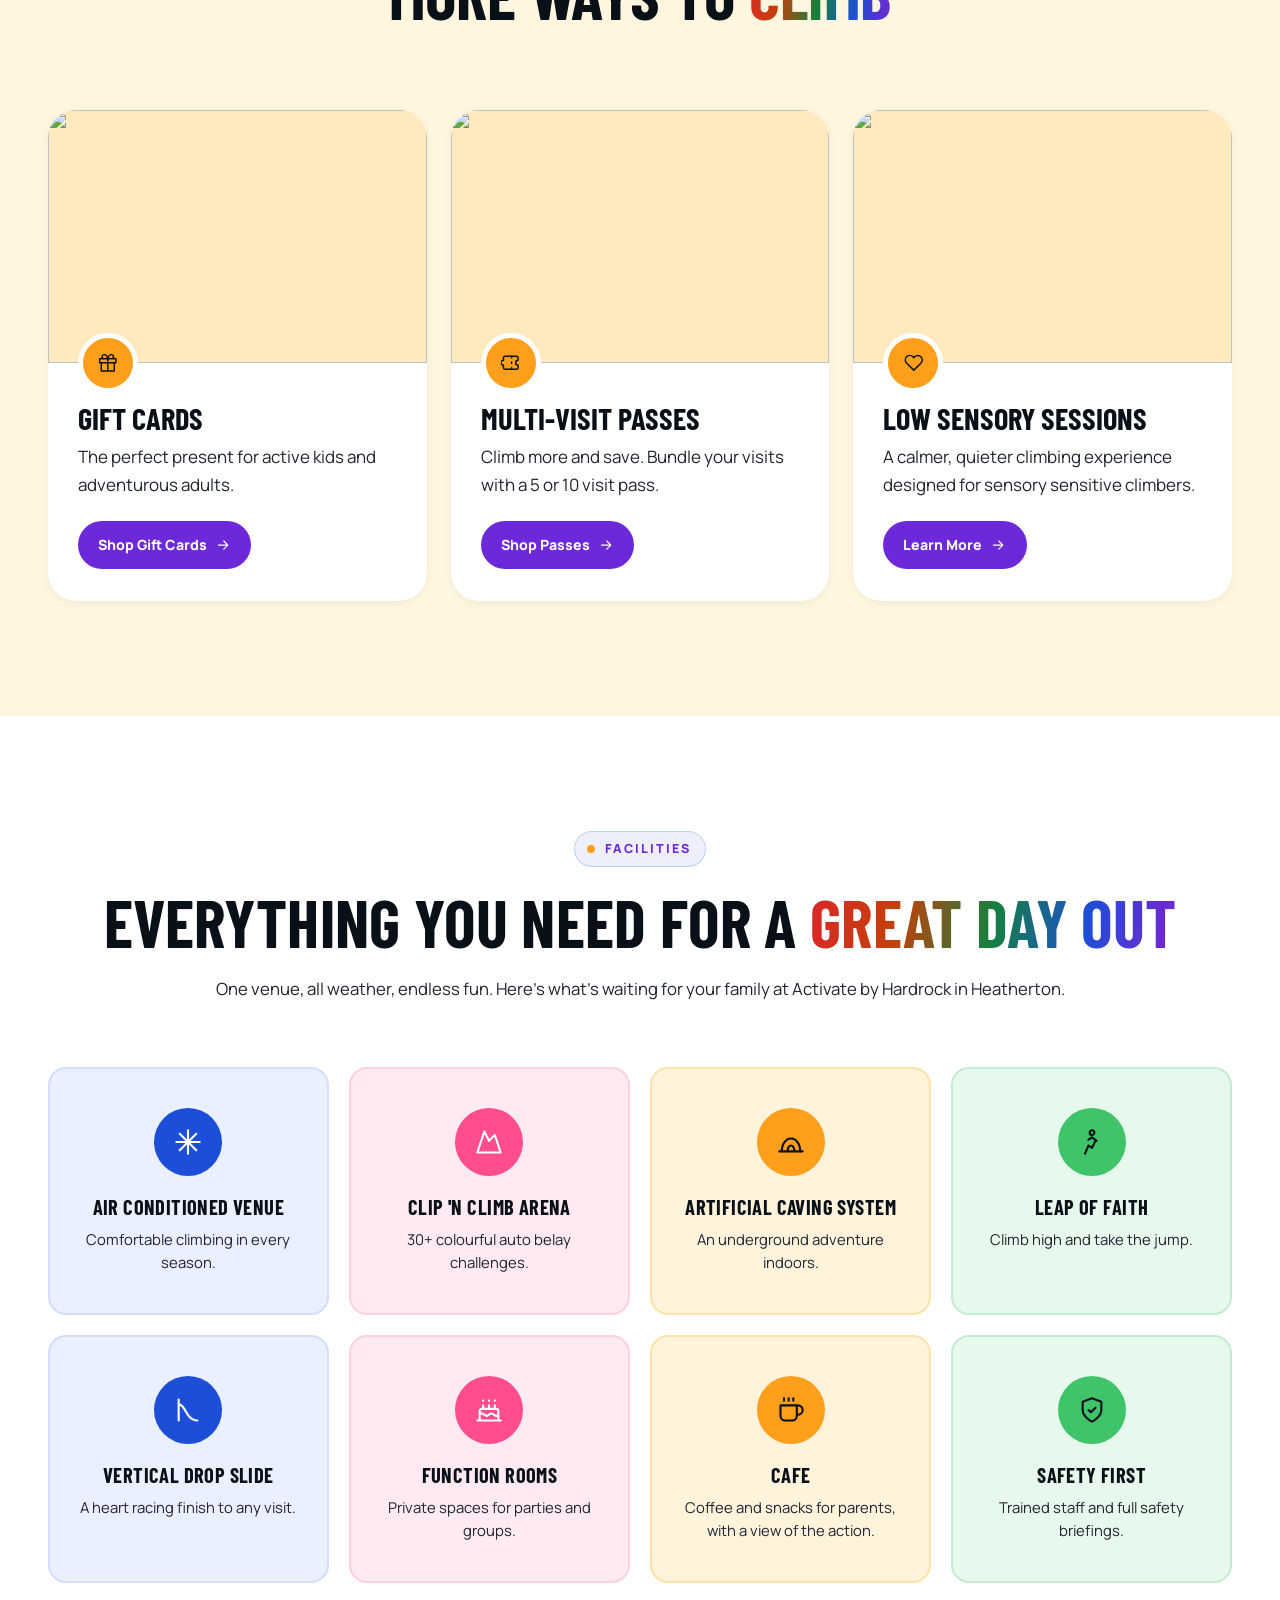
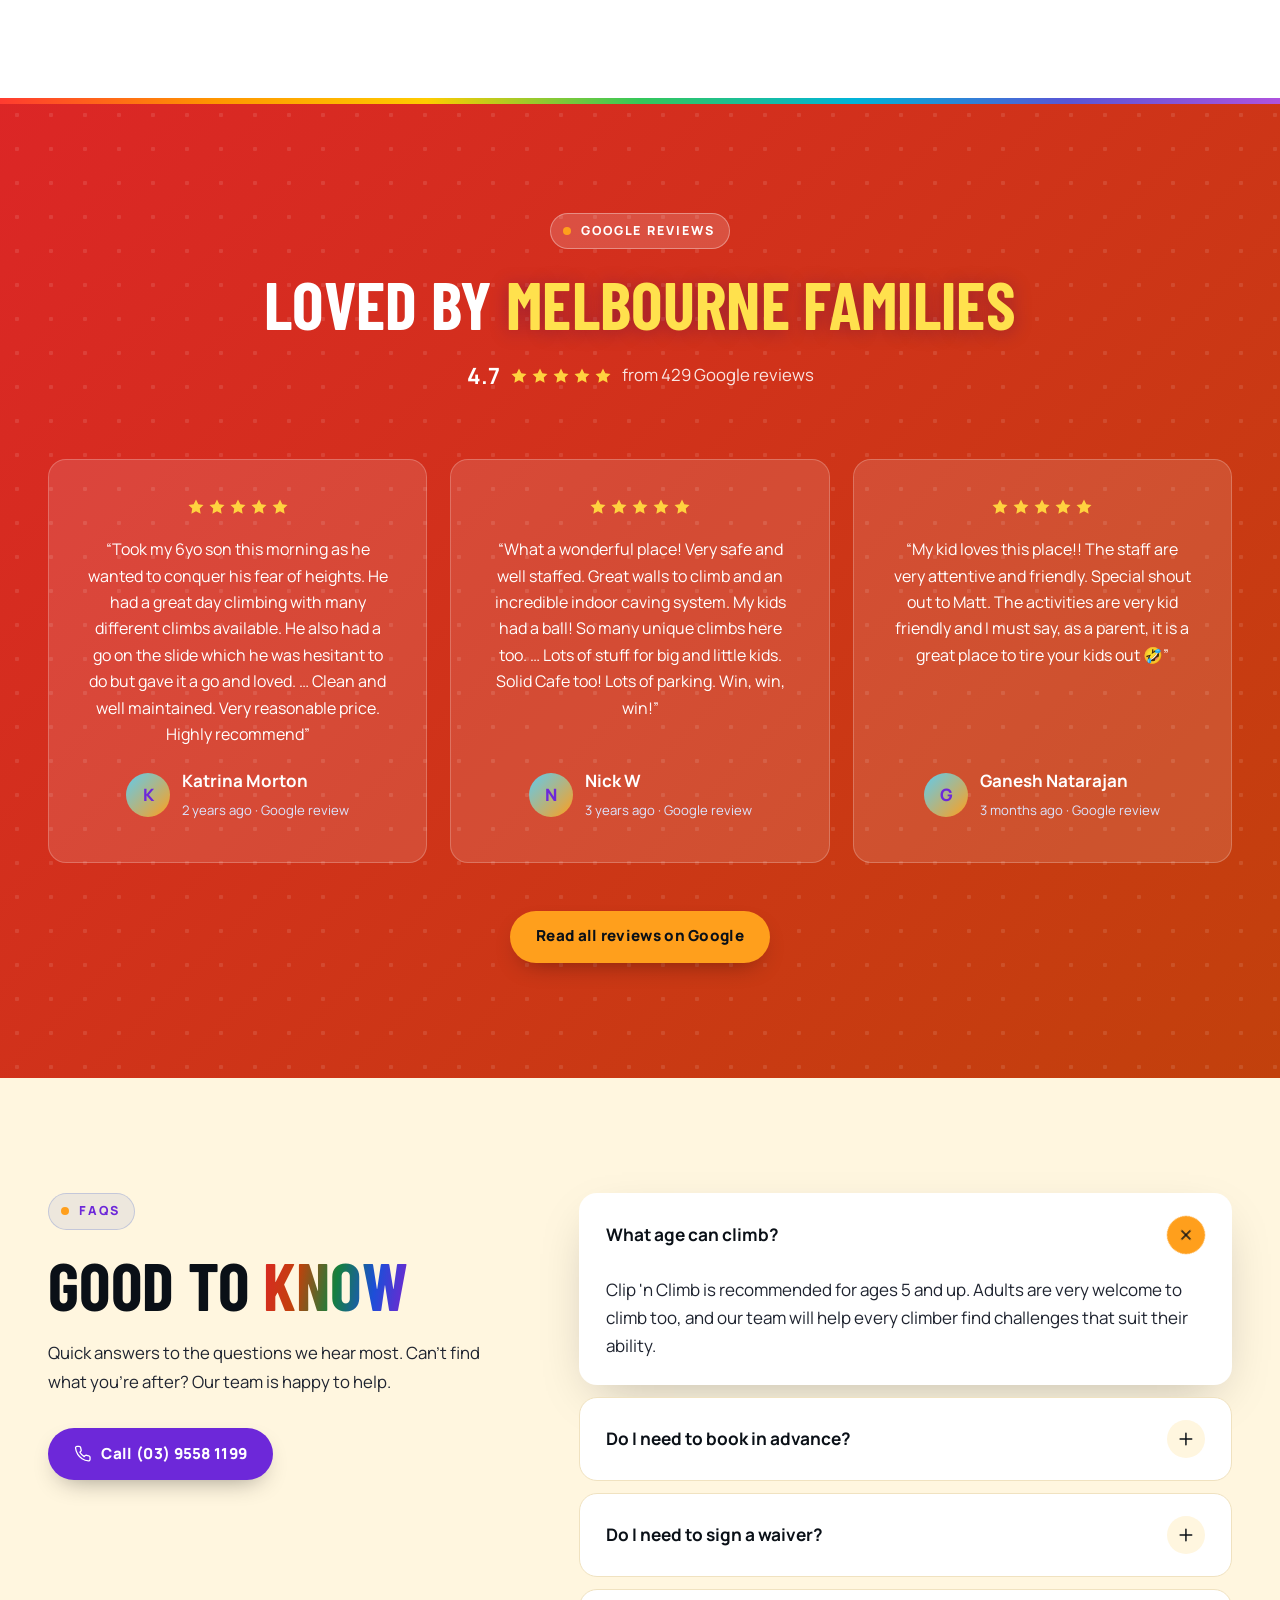
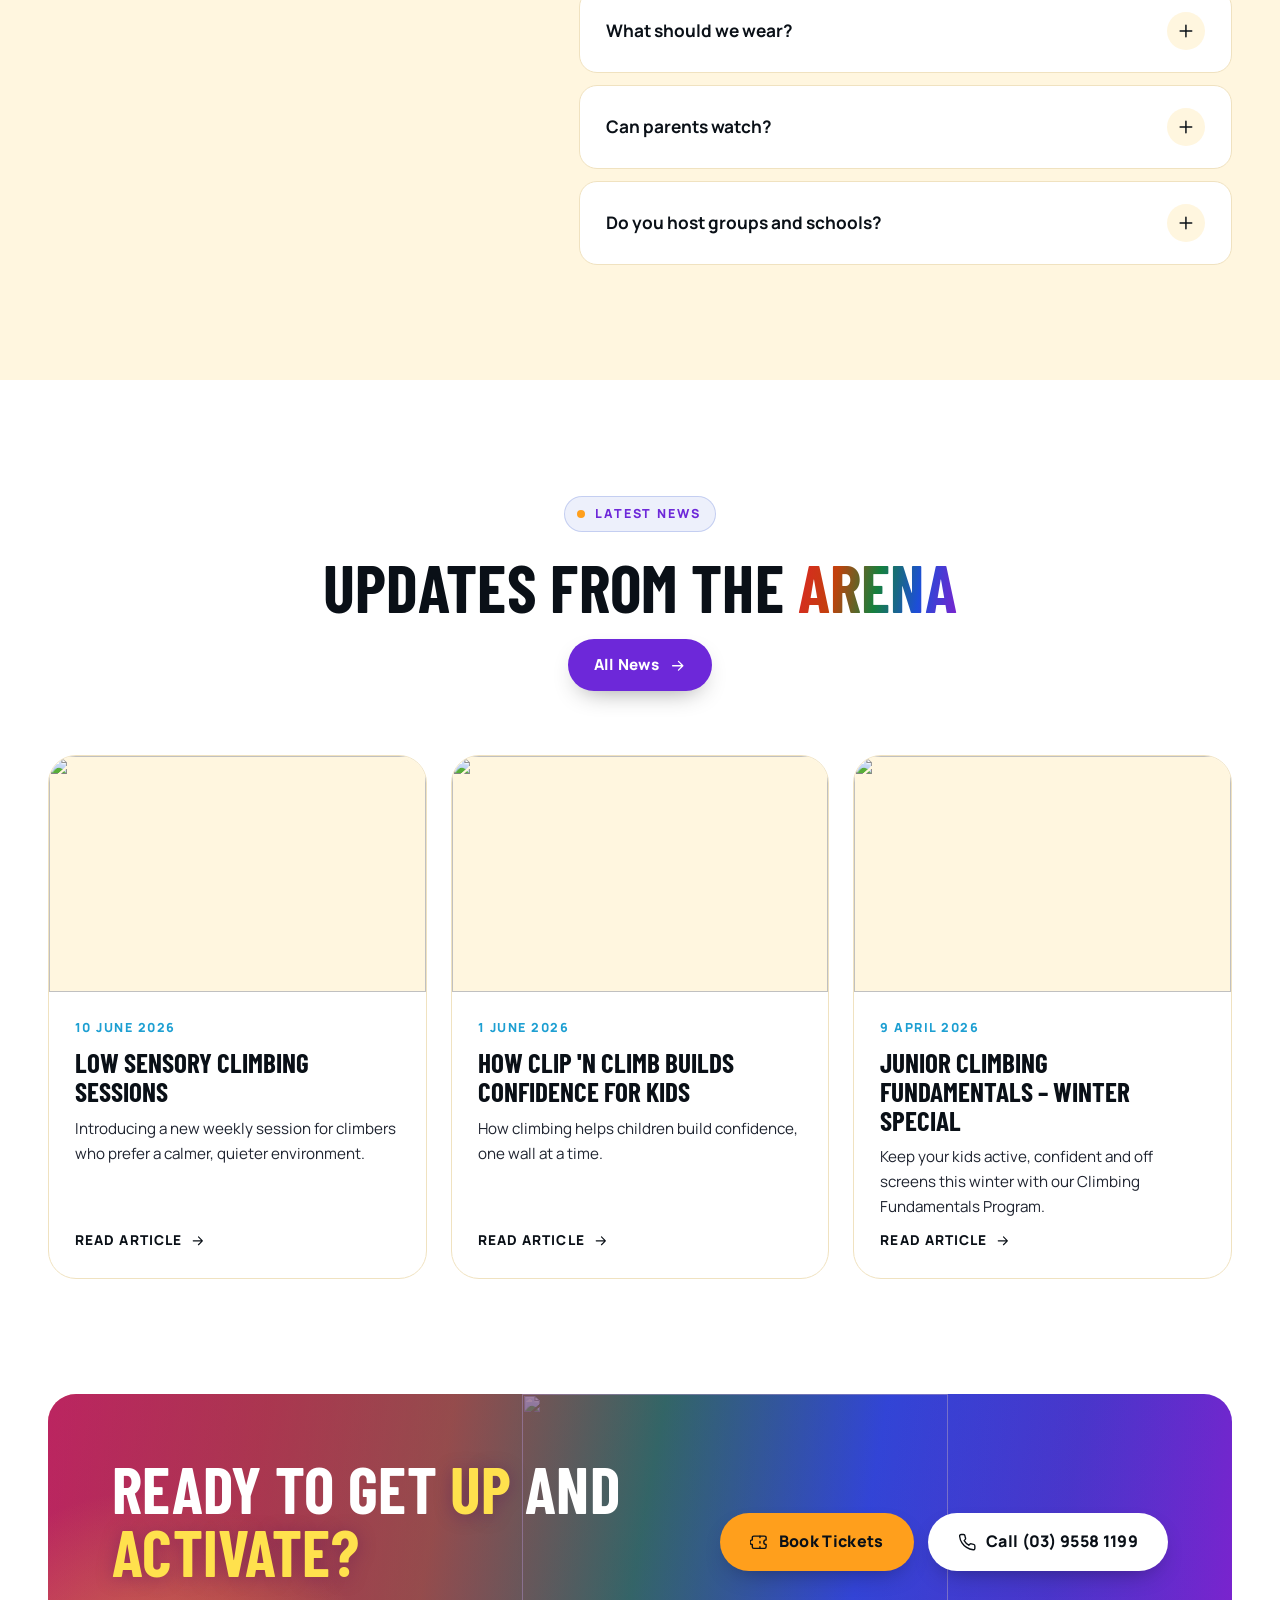
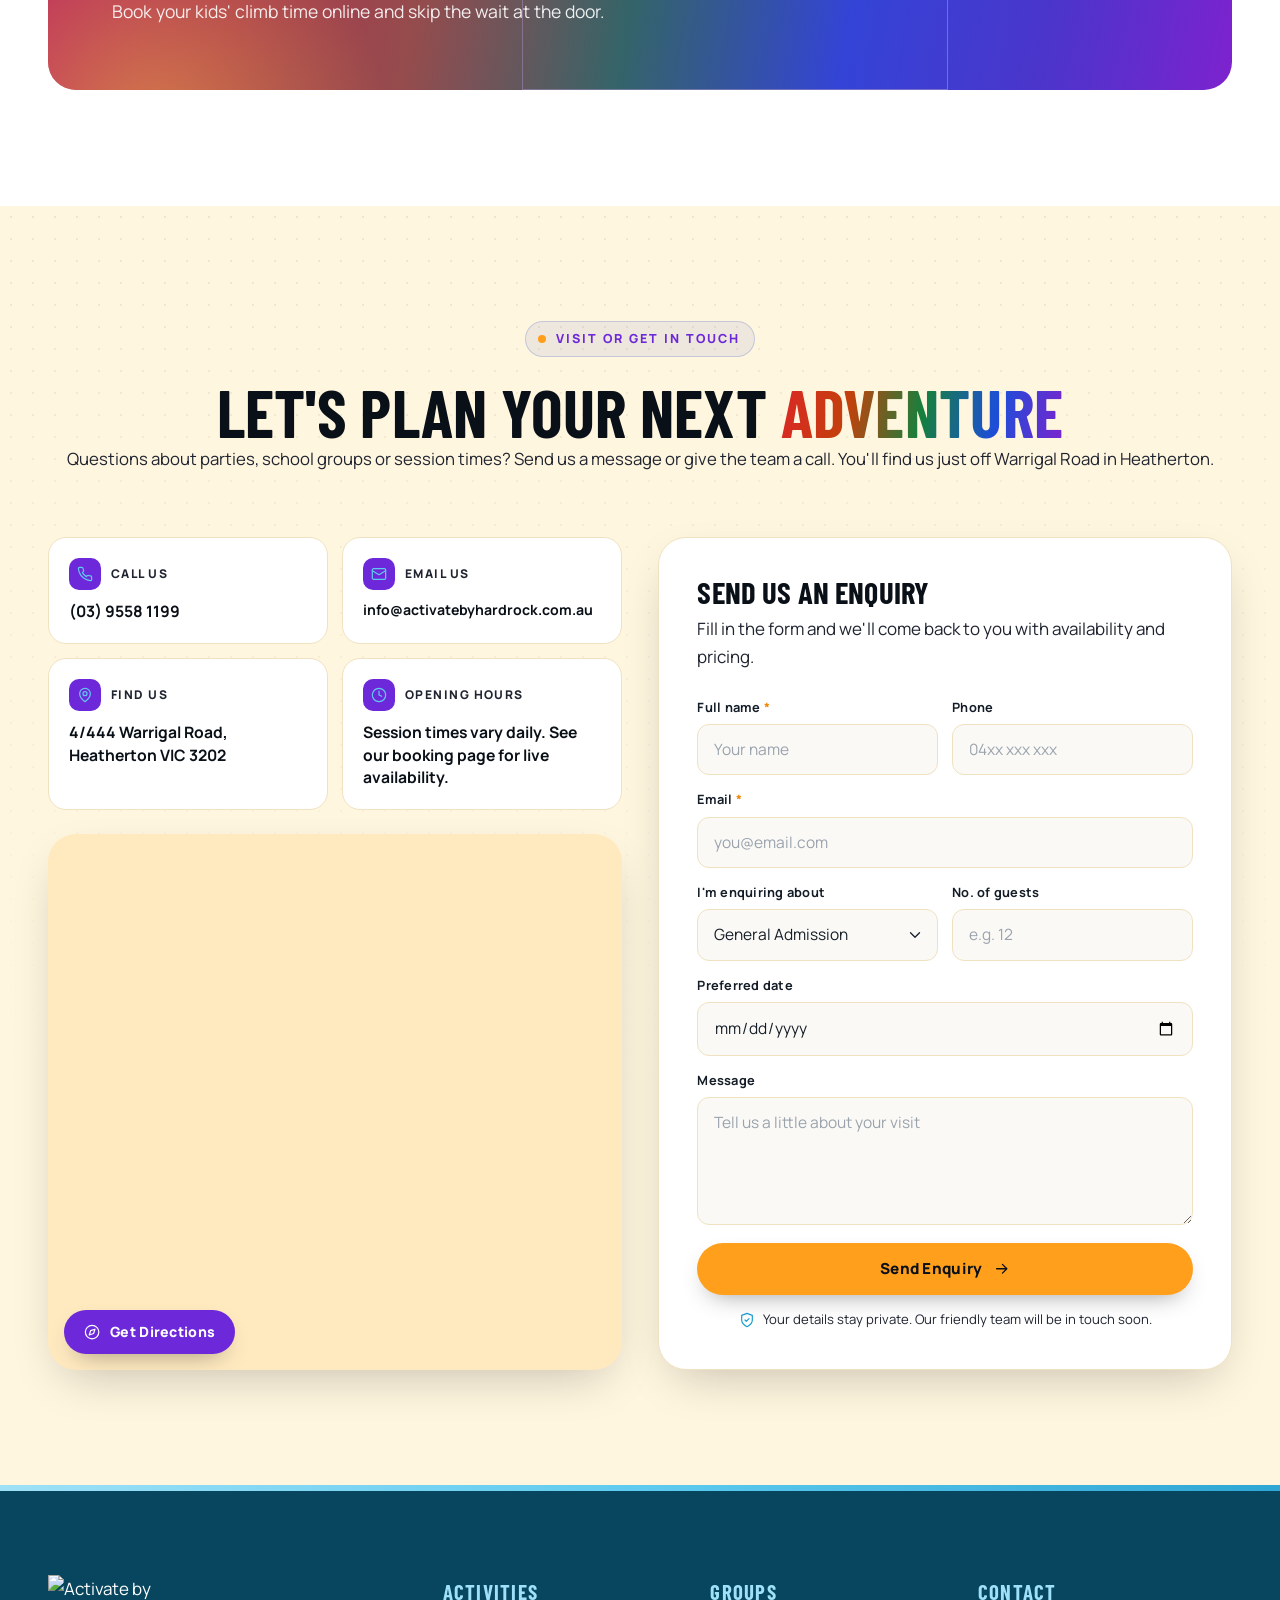
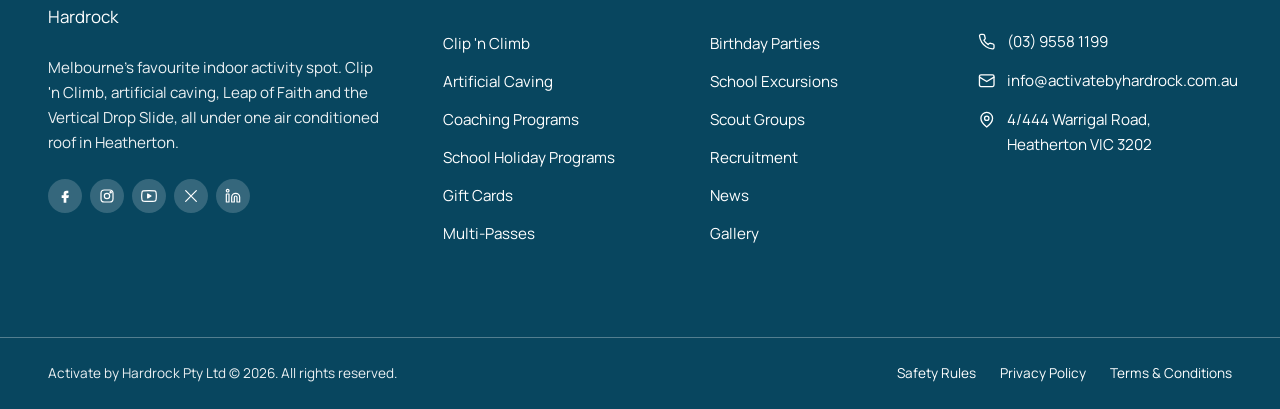
==== commit 86be7eca: "Bump stylesheet versions" ====
--- a/index.html
+++ b/index.html
@@ -12,7 +12,7 @@
 <meta name="robots" content="noindex, nofollow">
 <link rel="icon" href="https://www.activatebyhardrock.com.au/media/2020/06/cropped-favicon-1.png">
 <link rel="stylesheet" href="https://fonts.googleapis.com/css2?family=Barlow+Condensed:wght@500;600;700;800&family=Manrope:wght@400;500;600;700;800&display=swap">
-<link rel="stylesheet" href="activate-hardrock/assets/css/main.css?v=20261016-14">
+<link rel="stylesheet" href="activate-hardrock/assets/css/main.css?v=20261016-15">
 </head>
 <body class="home abh-home">
 <a class="skip-link" href="#main">Skip to content</a>
--- a/activate-hardrock/assets/css/main.css
+++ b/activate-hardrock/assets/css/main.css
@@ -1106,3 +1106,25 @@
 
 /* Body text on light backgrounds: near-black for readability */
 :root { --muted: #1f2430; }
+
+/* =========================================================================
+   LOGO COLOURS for header, footer and banner overlays
+   (logo: white wordmark, sky #5fcbef / ice #9fe1f7 / teal-blue gem)
+   ========================================================================= */
+:root { --ocean: #0d6690; --ocean-deep: #08465f; --ocean-ink: #062f42; --logo-stripe: linear-gradient(90deg, #9fe1f7, #5fcbef 50%, #2fa6d4); }
+.site-header, .site-header.is-scrolled { background: var(--ocean); }
+.site-header::after { background: var(--logo-stripe); height: 4px; }
+.site-footer { background: var(--ocean-deep); }
+.site-footer::before { background: var(--logo-stripe); }
+.footer-col h3 { color: #9fe1f7; }
+.site-footer .socials a:hover { color: var(--ocean); }
+.mobile-menu__panel { background: var(--ocean-deep); }
+
+/* Homepage video banner: ocean-blue wash in place of the rainbow */
+.hero { background: var(--ocean-deep); }
+.hero::before {
+	background:
+		linear-gradient(90deg, rgba(6, 47, 66, 0.9) 0%, rgba(8, 70, 95, 0.78) 40%, rgba(13, 102, 144, 0.45) 75%, rgba(47, 166, 212, 0.25) 100%),
+		linear-gradient(0deg, rgba(6, 47, 66, 0.8) 0%, rgba(6, 47, 66, 0) 38%);
+}
+.hero__glow { background: radial-gradient(circle, rgba(95, 203, 239, 0.25), rgba(95, 203, 239, 0) 65%); }
